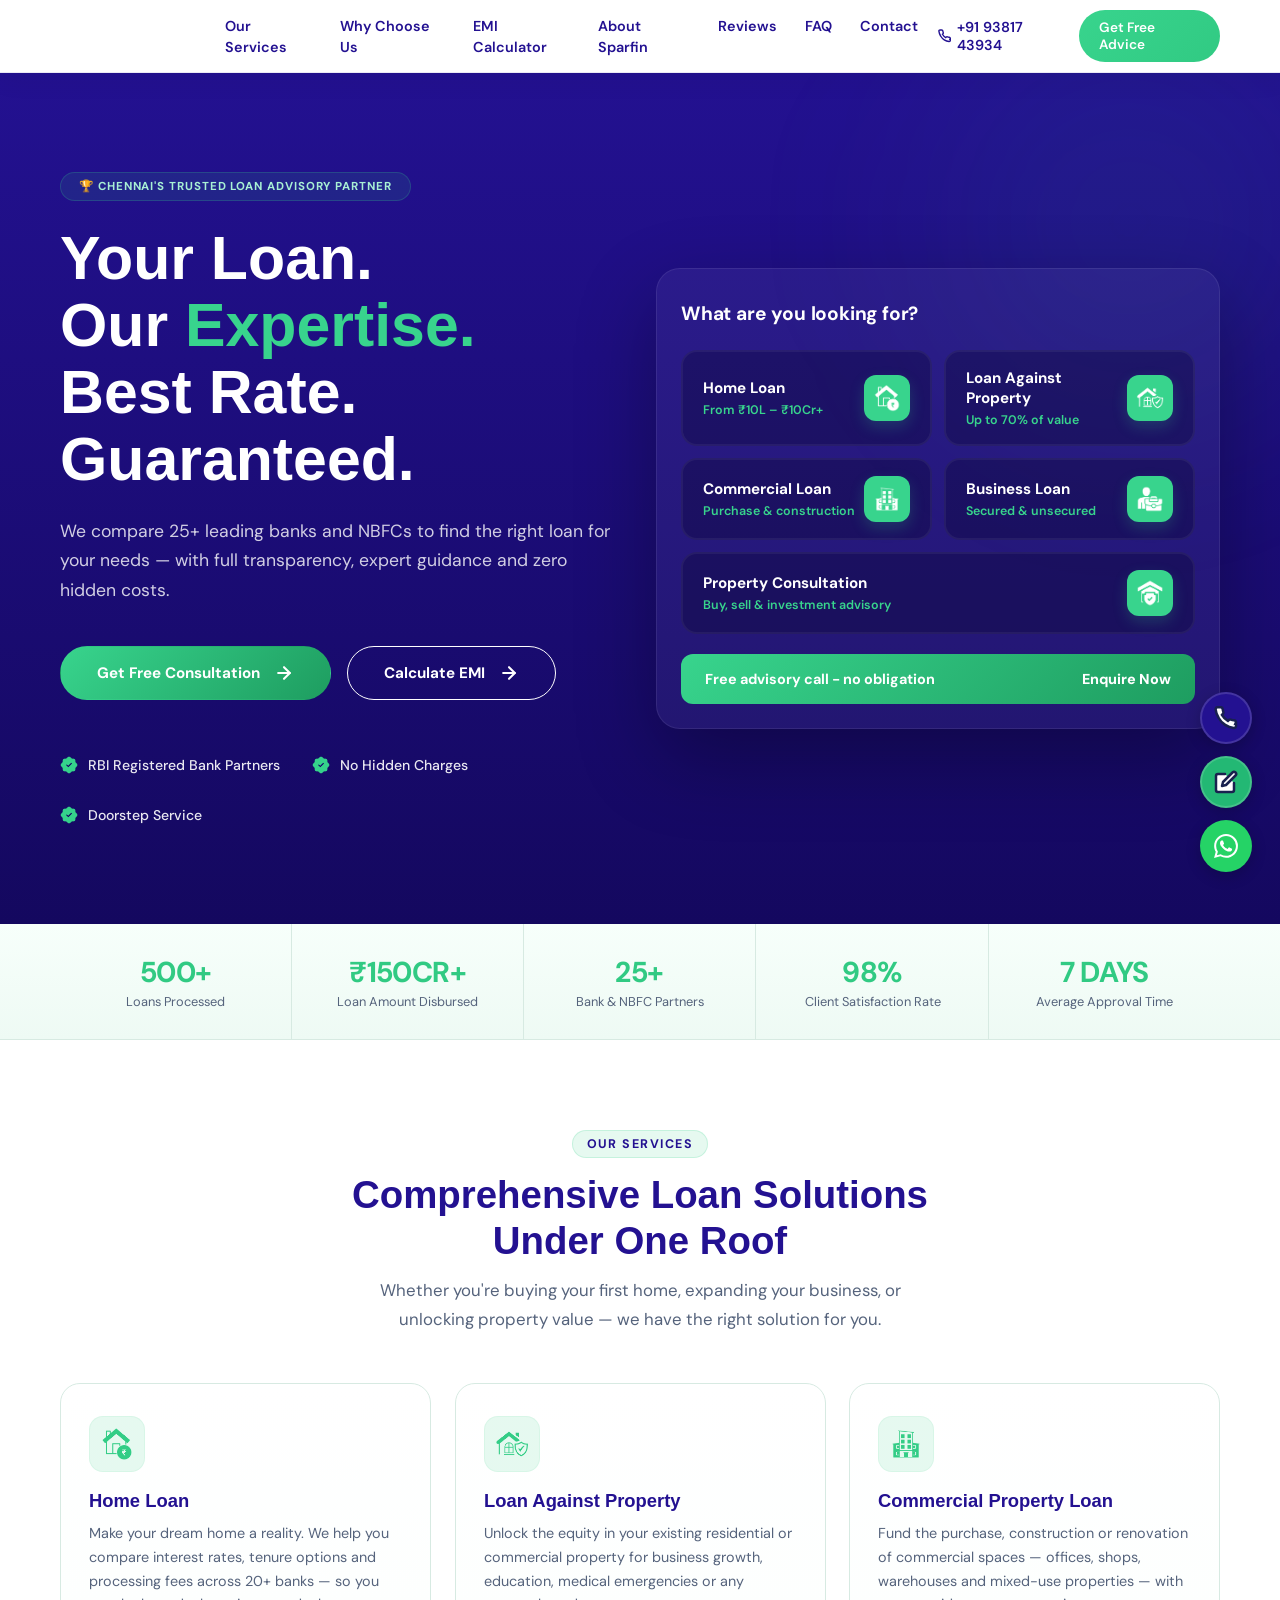
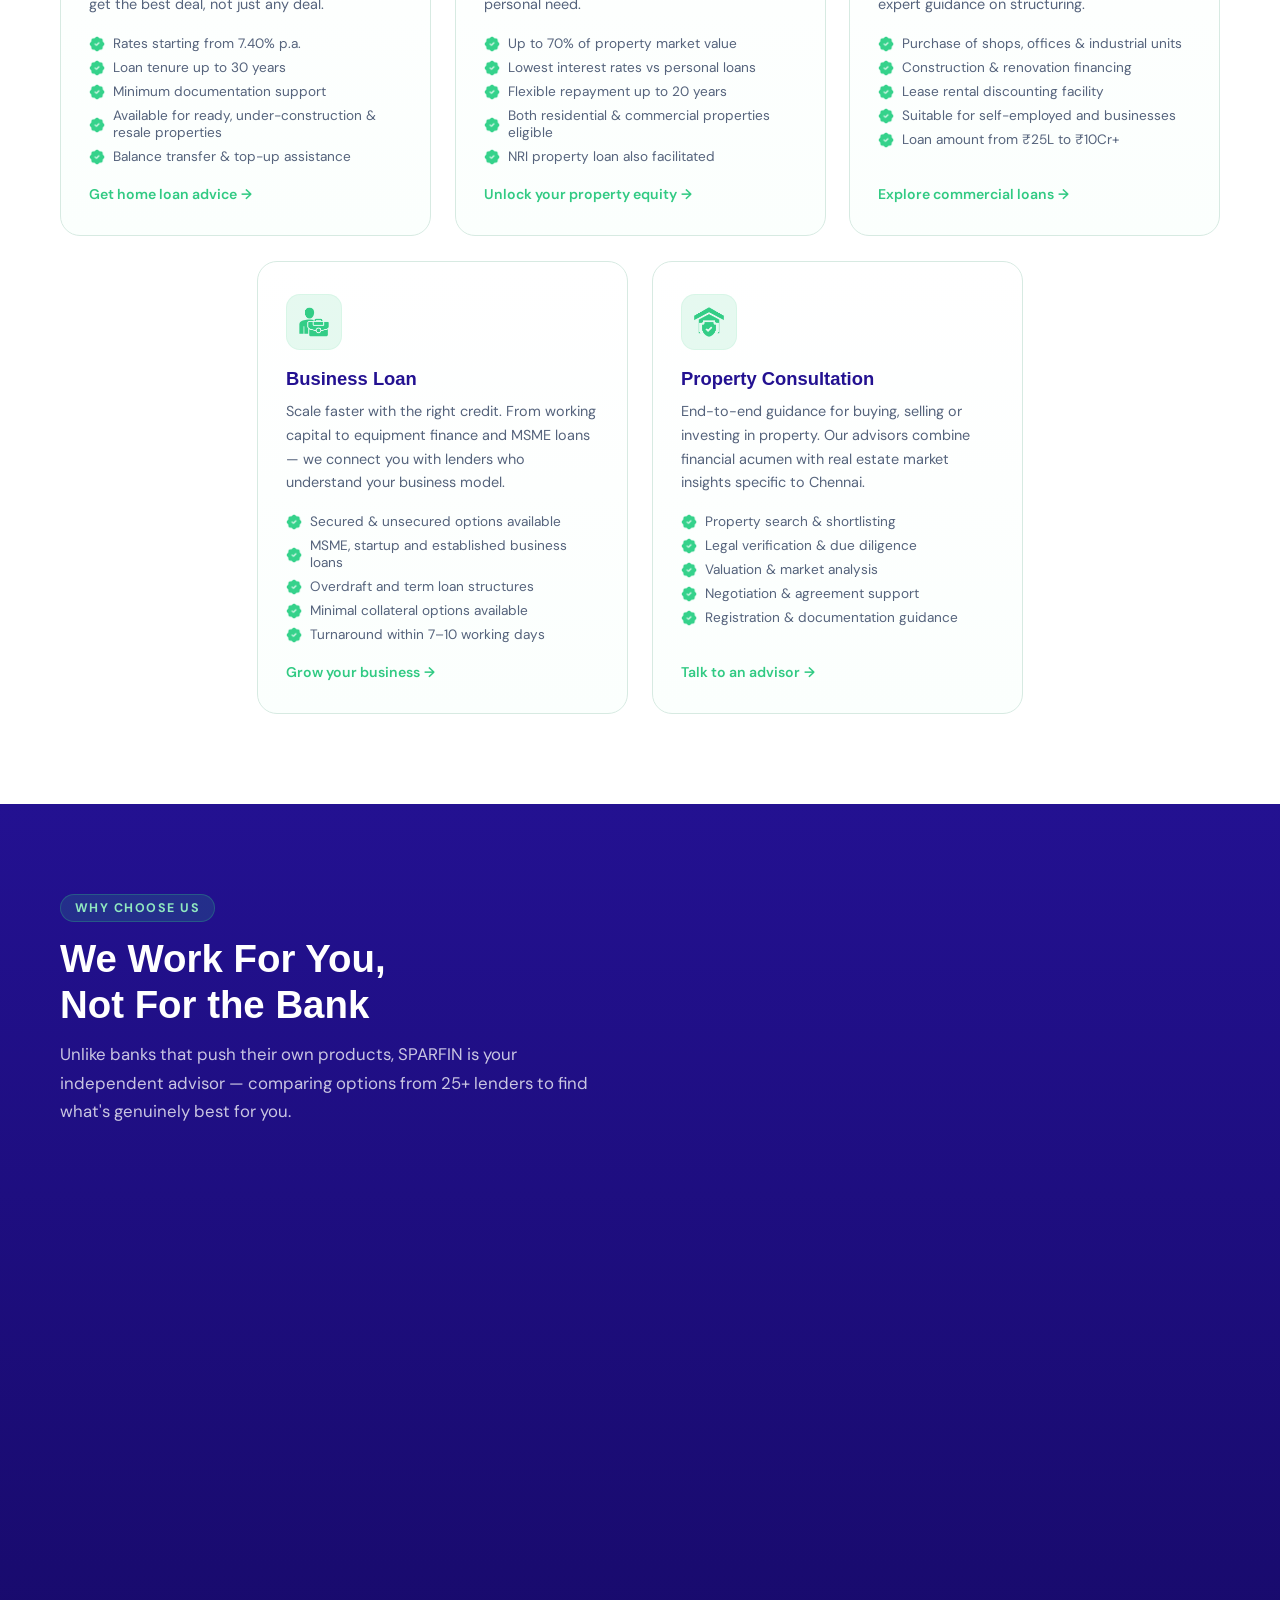
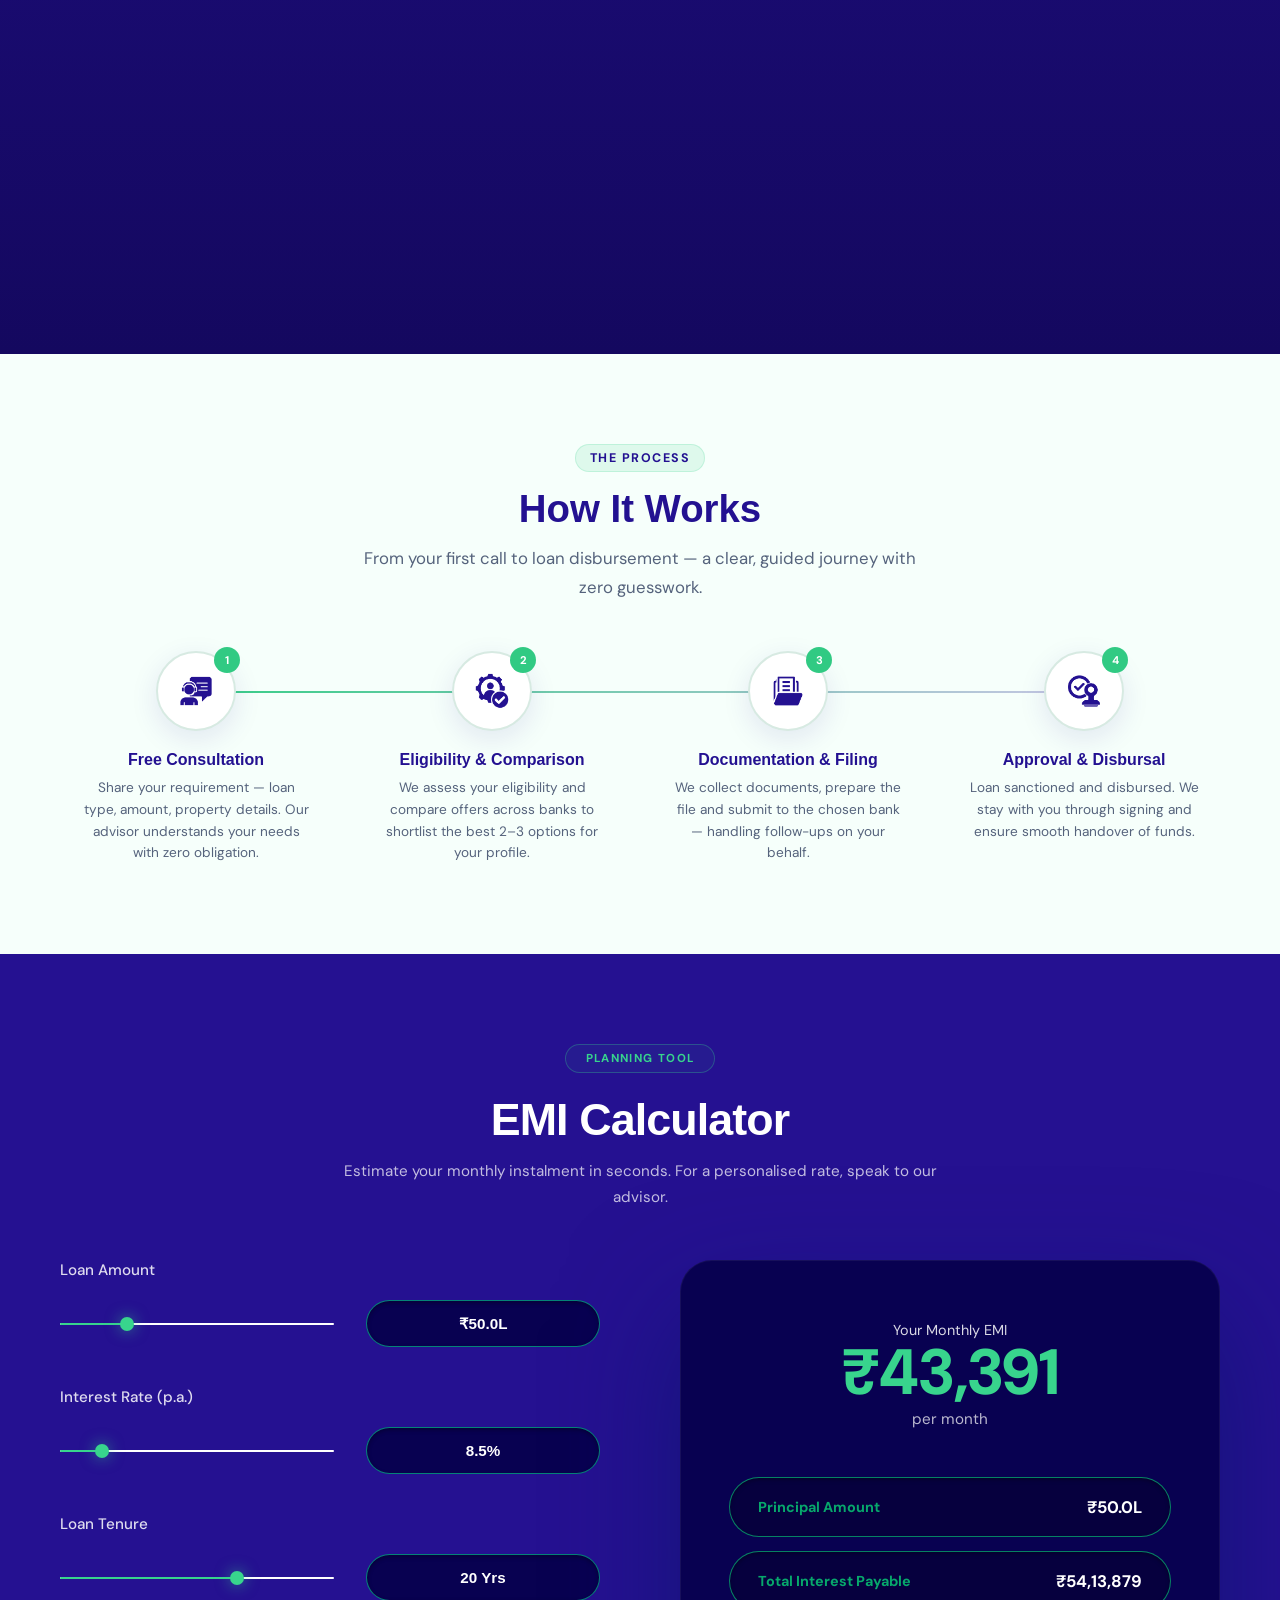
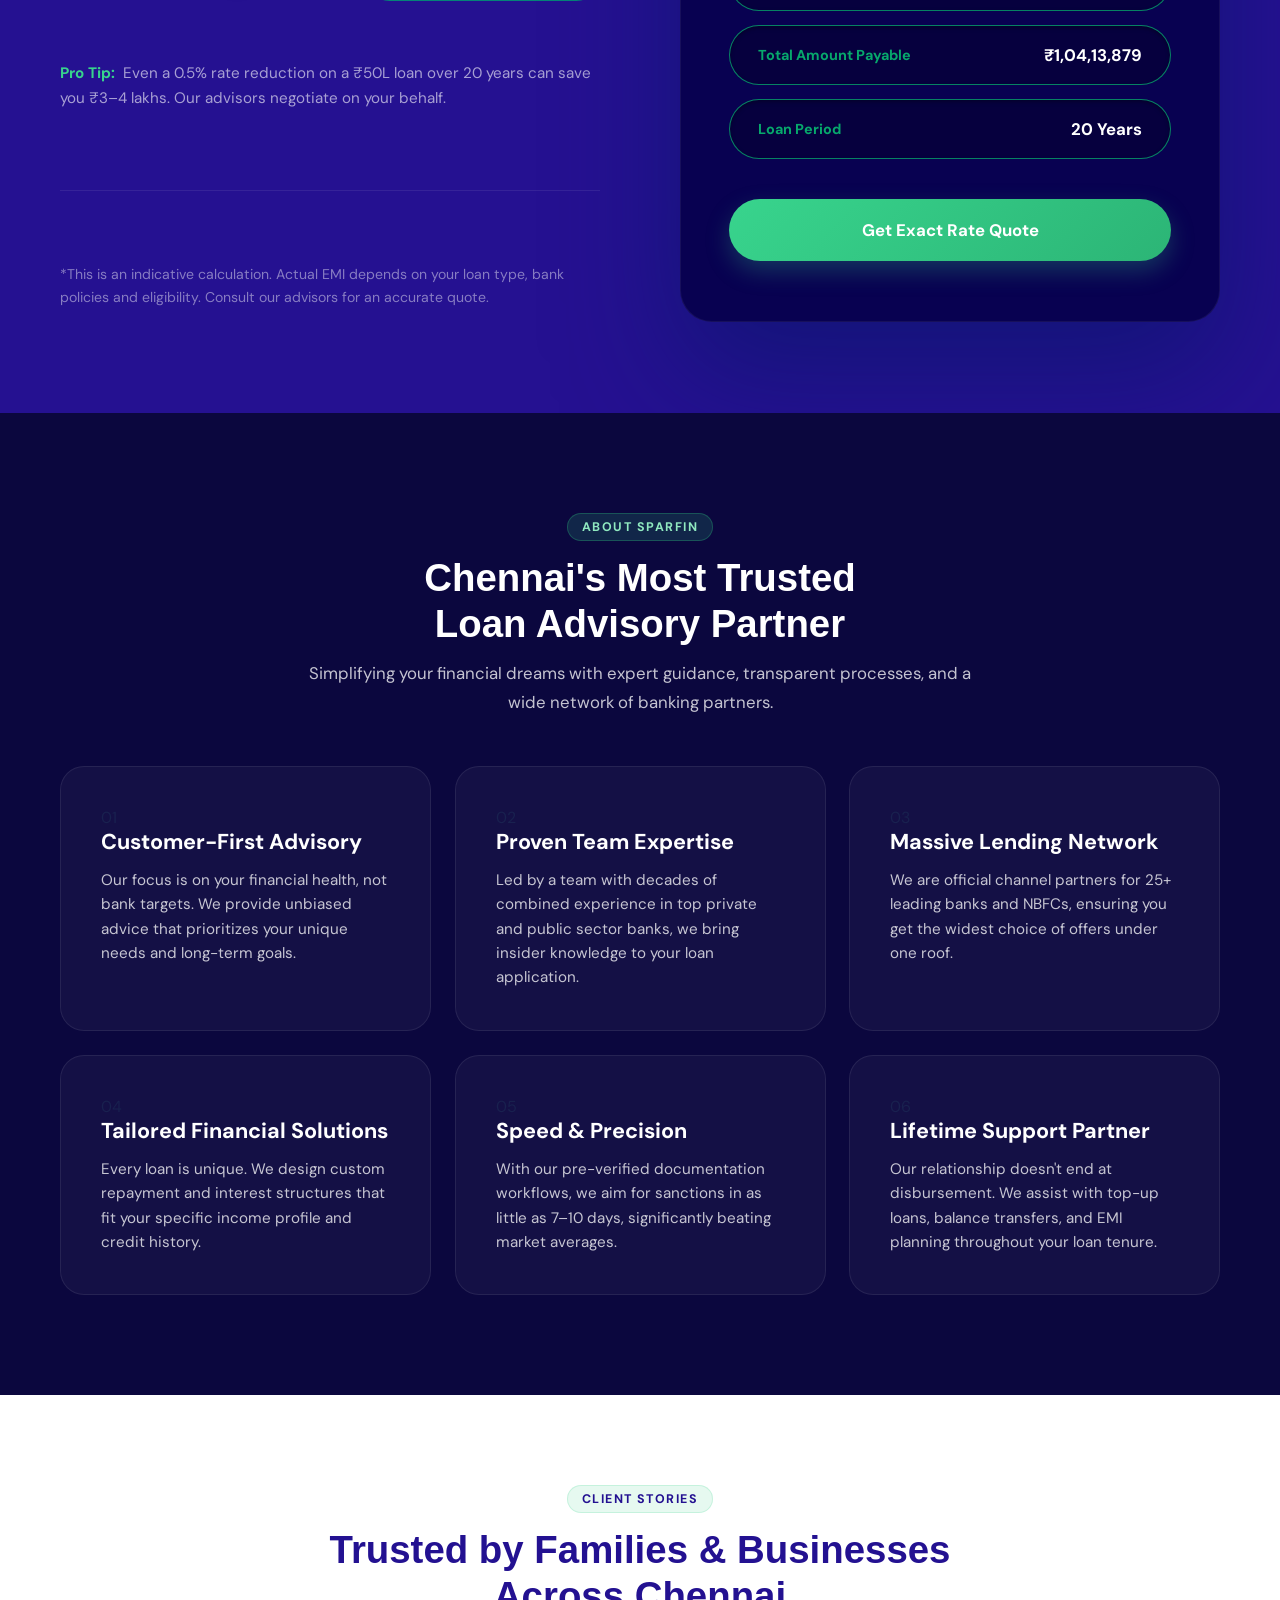
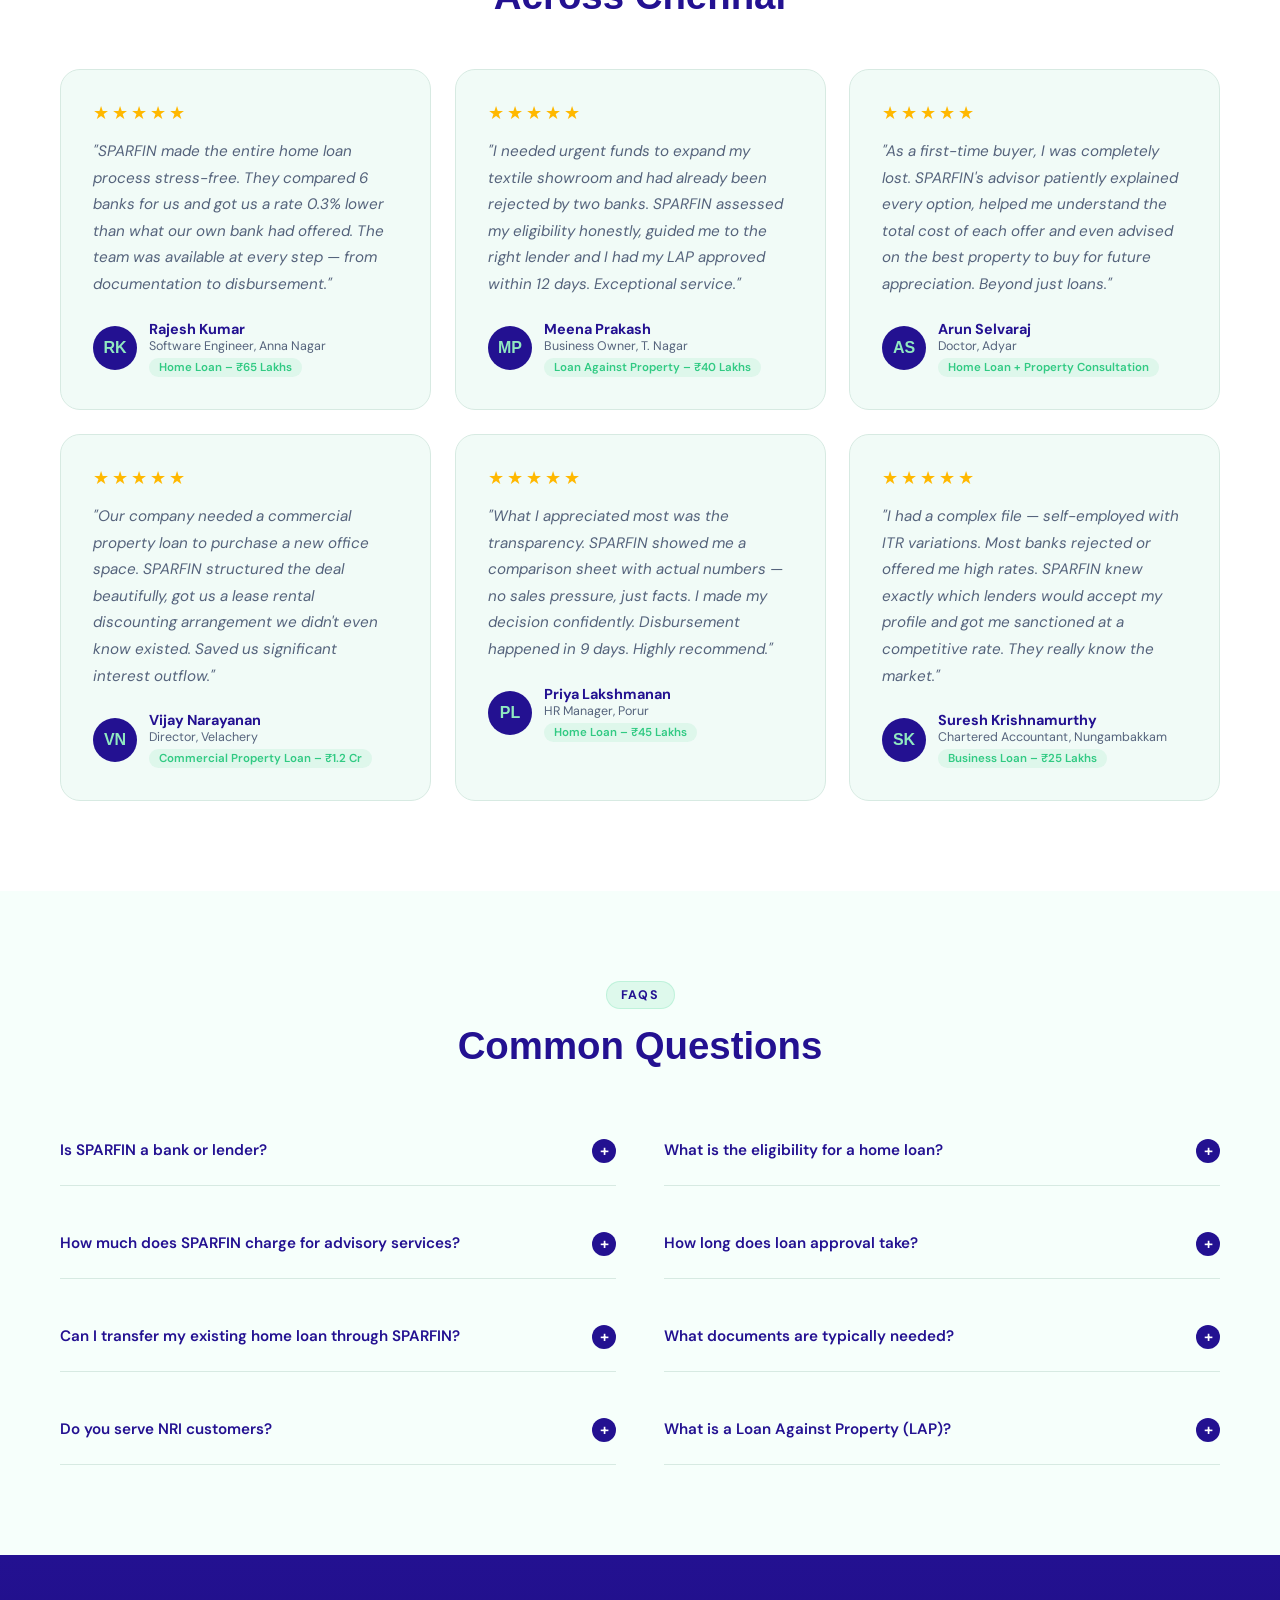
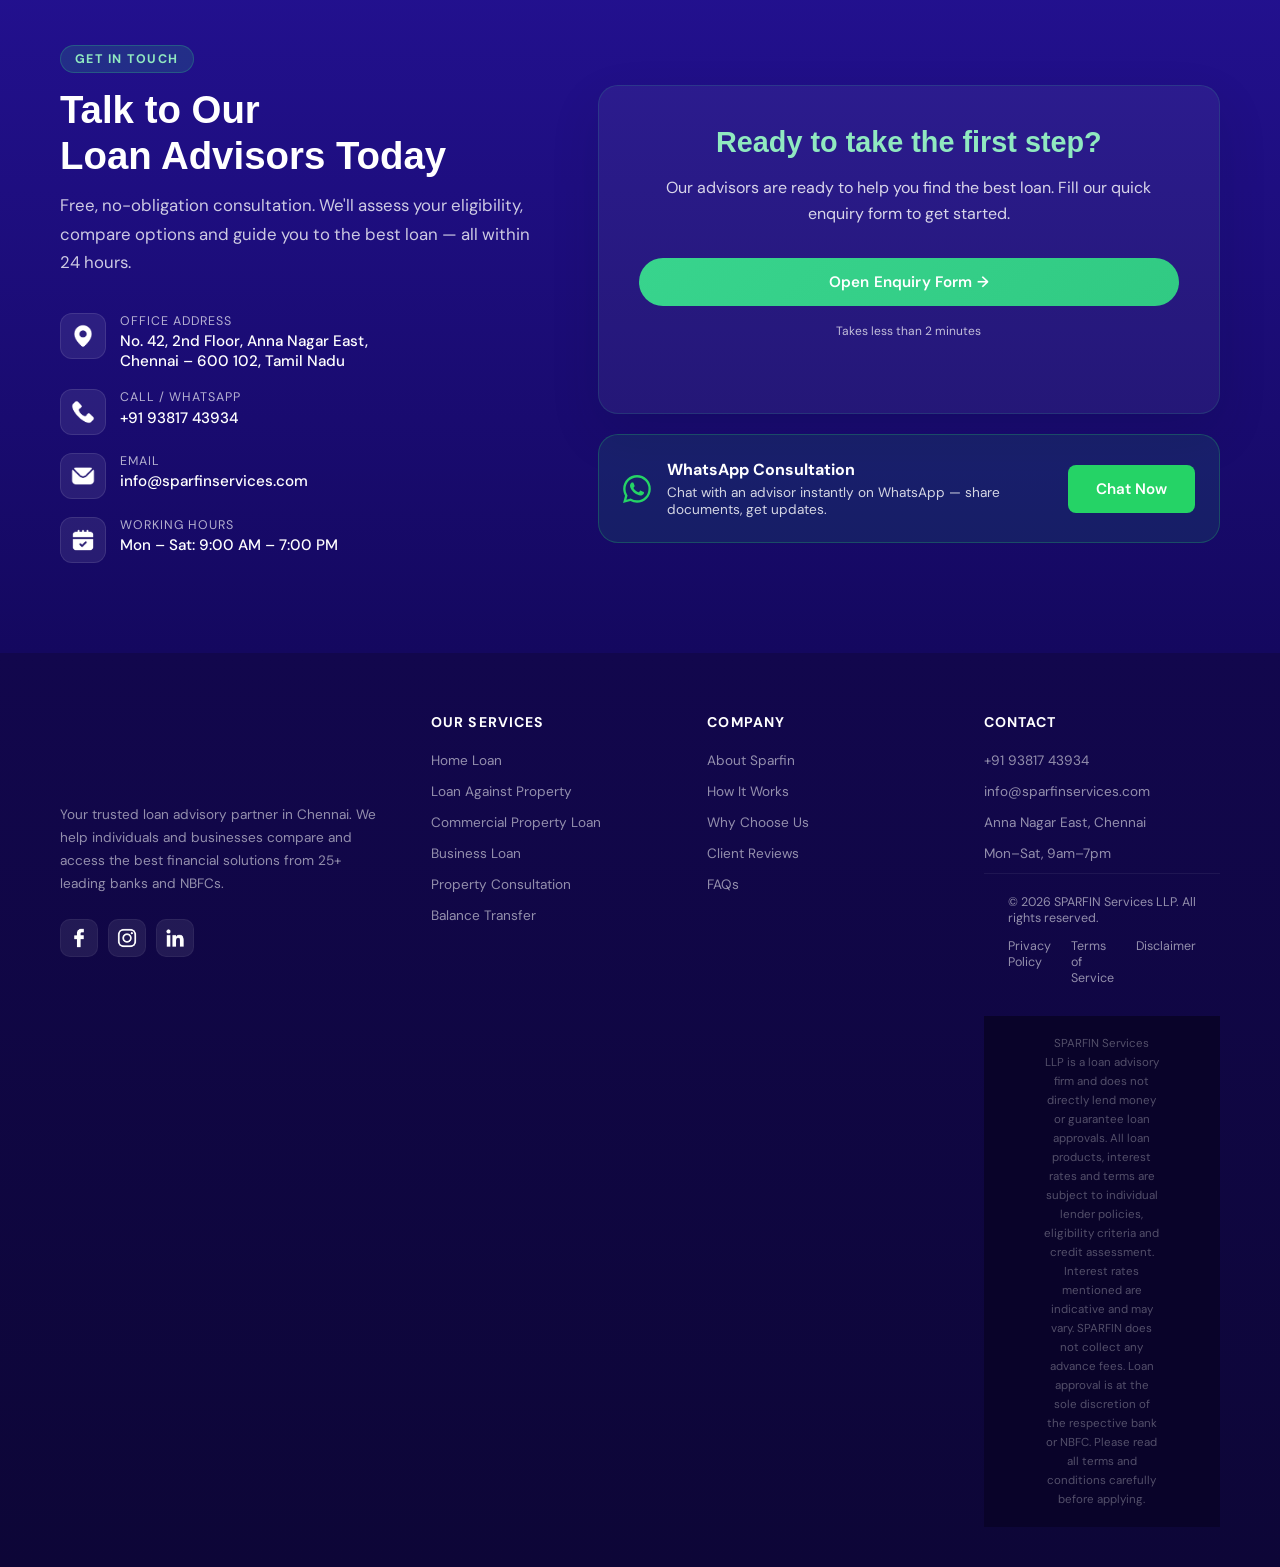
==== index.html @ bc6ff301 "feat: implement quick action buttons and sticky mobile footer" ====
<!DOCTYPE html>
<html lang="en">
<head>
    <meta charset="UTF-8">
    <meta name="viewport" content="width=device-width, initial-scale=1.0">
    <title>SPARFIN Services – Trusted Loan Advisory Partner in Chennai</title>
    <meta name="description" content="SPARFIN Services helps you compare and access Home Loans, Business Loans, Loan Against Property and more from leading banks and NBFCs in Chennai. Speak to our expert advisors today.">
    
    <!-- Fonts -->
    <link rel="preconnect" href="https://fonts.googleapis.com">
    <link rel="preconnect" href="https://fonts.gstatic.com" crossorigin>
    <link href="https://fonts.googleapis.com/css2?family=DM+Sans:wght@300;400;500;600&display=swap" rel="stylesheet">
    
    <link rel="icon" type="image/png" href="images/favicon.png">

    <!-- Styles -->
    <link rel="stylesheet" href="assets/css/style.css">
</head>
<body>

    <!-- ═══ NAVIGATION ═══════════════════════════════════════ -->
    <nav>
        <div class="container">
            <div class="nav-inner">
                <a href="#hero" class="logo" aria-label="Sparfin home">
                    <span class="logo-badge">
                        <iframe src="https://lottie.host/embed/334ed4b2-2a9a-4cab-b3b4-79c5b0dfe2f8/hErE0G6dQC.lottie?bg=transparent&loop=1&autoplay=1" class="logo-lottie"></iframe>
                    </span>
                </a>
                <ul class="nav-links">
                        <li><a href="#services">Our Services</a></li>
                        <li><a href="#why">Why Choose Us</a></li>
                        <li><a href="#calculator">EMI Calculator</a></li>
                        <li><a href="#about">About Sparfin</a></li>
                    <li><a href="#testimonials">Reviews</a></li>
                    <li><a href="#faq">FAQ</a></li>
                    <li><a href="#contact">Contact</a></li>
                </ul>
                <div class="nav-cta">
                    <a href="tel:+919381743934" class="nav-phone">
                        <svg width="14" height="14" viewBox="0 0 24 24" fill="none" stroke="currentColor" stroke-width="2.5"><path d="M22 16.92v3a2 2 0 0 1-2.18 2 19.79 19.79 0 0 1-8.63-3.07A19.5 19.5 0 0 1 4.69 12 19.79 19.79 0 0 1 1.61 3.39 2 2 0 0 1 3.6 1.21h3a2 2 0 0 1 2 1.72c.127.96.36 1.903.7 2.81a2 2 0 0 1-.45 2.11L7.91 8.91a16 16 0 0 0 6 6l.91-.91a2 2 0 0 1 2.11-.45c.907.34 1.85.573 2.81.7A2 2 0 0 1 21.72 17l.2-.08z"/></svg>
                        +91 93817 43934
                    </a>
                    <a href="javascript:void(0)" class="nav-btn" onclick="openModal()">Get Free Advice</a>
                </div>
                <div class="hamburger" onclick="toggleMenu()">
                    <span></span><span></span><span></span>
                </div>
            </div>
        </div>
        <div class="mobile-menu" id="mobileMenu">
            <a href="#services" onclick="toggleMenu()">Services</a>
            <a href="#why" onclick="toggleMenu()">Why Us</a>
            <a href="#calculator" onclick="toggleMenu()">EMI Calculator</a>
            <a href="#testimonials" onclick="toggleMenu()">Reviews</a>
            <a href="#faq" onclick="toggleMenu()">FAQ</a>
            <a href="#contact" onclick="toggleMenu()">Contact Us</a>
        </div>
    </nav>

    <!-- ═══ HERO ══════════════════════════════════════════════ -->
    <section id="hero">
        <div class="container">
            <div class="grid-2">
                <div class="hero-content reveal reveal-left">
                    <div class="hero-tag">🏆 Chennai's Trusted Loan Advisory Partner</div>
                    <h1 class="hero-title">
                        Your Loan.<br>
                        Our <span>Expertise.</span><br>
                        Best Rate. Guaranteed.
                    </h1>
                    <p class="hero-sub">
                        We compare 25+ leading banks and NBFCs to find the right loan for your needs — with full transparency, expert guidance and zero hidden costs.
                    </p>
                    <div class="hero-actions">
                        <a href="javascript:void(0)" class="btn-hero-primary" onclick="openModal()">
                            <span>Get Free Consultation</span>
                            <svg class="btn-arrow" width="20" height="20" viewBox="0 0 24 24" fill="none" stroke="currentColor" stroke-width="2.5" stroke-linecap="round" stroke-linejoin="round"><line x1="5" y1="12" x2="19" y2="12"></line><polyline points="12 5 19 12 12 19"></polyline></svg>
                        </a>
                        <a href="#calculator" class="btn-hero-white">
                            <span>Calculate EMI</span>
                            <svg class="btn-arrow" width="20" height="20" viewBox="0 0 24 24" fill="none" stroke="currentColor" stroke-width="2.5" stroke-linecap="round" stroke-linejoin="round"><line x1="5" y1="12" x2="19" y2="12"></line><polyline points="12 5 19 12 12 19"></polyline></svg>
                        </a>
                    </div>
                    <div class="hero-trust">
                        <div class="trust-item">
                            <img src="images/Tick.png" alt="RBI Registered Bank Partners">
                            RBI Registered Bank Partners
                        </div>
                        <div class="trust-item">
                            <img src="images/Tick.png" alt="No Hidden Charges">
                            No Hidden Charges
                        </div>
                        <div class="trust-item">
                            <img src="images/Tick.png" alt="Doorstep Service">
                            Doorstep Service
                        </div>
                    </div>
                </div>
                <div class="hero-card-column reveal reveal-right">
                    <div class="hero-card">
                        <div class="hero-card-title">What are you looking for?</div>
                        <div class="loan-grid">
                            <div class="loan-item">
                                <div class="loan-text">
                                    <div class="loan-name">Home Loan</div>
                                    <div class="loan-desc">From ₹10L – ₹10Cr+</div>
                                </div>
                                <div class="loan-icon-box">
                                    <img src="images/bicon1.png" alt="Home Loan">
                                </div>
                            </div>
                            <div class="loan-item">
                                <div class="loan-text">
                                    <div class="loan-name">Loan Against Property</div>
                                    <div class="loan-desc">Up to 70% of value</div>
                                </div>
                                <div class="loan-icon-box">
                                    <img src="images/bicon2.png" alt="Loan Against Property">
                                </div>
                            </div>
                            <div class="loan-item">
                                <div class="loan-text">
                                    <div class="loan-name">Commercial Loan</div>
                                    <div class="loan-desc">Purchase &amp; construction</div>
                                </div>
                                <div class="loan-icon-box">
                                    <img src="images/bicon3.png" alt="Commercial Loan">
                                </div>
                            </div>
                            <div class="loan-item">
                                <div class="loan-text">
                                    <div class="loan-name">Business Loan</div>
                                    <div class="loan-desc">Secured &amp; unsecured</div>
                                </div>
                                <div class="loan-icon-box">
                                    <img src="images/bicon4.png" alt="Business Loan">
                                </div>
                            </div>
                            <div class="loan-item span-full">
                                <div class="loan-text">
                                    <div class="loan-name">Property Consultation</div>
                                    <div class="loan-desc">Buy, sell &amp; investment advisory</div>
                                </div>
                                <div class="loan-icon-box">
                                    <img src="images/bicon5.png" alt="Property Consultation">
                                </div>
                            </div>
                        </div>
                        <a href="javascript:void(0)" onclick="openModal()" class="hero-cta-bar">
                            <span>Free advisory call - no obligation</span>
                            <span class="cta-link">Enquire Now</span>
                        </a>
                    </div>
                </div>
            </div>
        </div>
    </section>

    <!-- ═══ STATS BAR ═════════════════════════════════════════ -->
    <div class="stats-bar">
        <div class="container">
            <div class="stats-inner">
                <div class="stat-item reveal reveal-up reveal-delay-1">
                    <div class="stat-num"><span class="stat-accent">500+</span></div>
                    <div class="stat-label">Loans Processed</div>
                </div>
                <div class="stat-item reveal reveal-up reveal-delay-2">
                    <div class="stat-num"><span class="stat-accent">₹150Cr+</span></div>
                    <div class="stat-label">Loan Amount Disbursed</div>
                </div>
                <div class="stat-item reveal reveal-up reveal-delay-3">
                    <div class="stat-num"><span class="stat-accent">25+</span></div>
                    <div class="stat-label">Bank &amp; NBFC Partners</div>
                </div>
                <div class="stat-item reveal reveal-up reveal-delay-4">
                    <div class="stat-num"><span class="stat-accent">98%</span></div>
                    <div class="stat-label">Client Satisfaction Rate</div>
                </div>
                <div class="stat-item reveal reveal-up reveal-delay-5">
                    <div class="stat-num"><span class="stat-accent">7 Days</span></div>
                    <div class="stat-label">Average Approval Time</div>
                </div>
            </div>
        </div>
    </div>

    <!-- ═══ SERVICES ══════════════════════════════════════════ -->
    <section id="services">
        <div class="container">
            <div class="services-header reveal reveal-up">
                <div class="section-tag">Our Services</div>
                <h2 class="section-title">Comprehensive Loan Solutions<br>Under One Roof</h2>
                <p class="section-sub" style="margin:12px auto 0;">Whether you're buying your first home, expanding your business, or unlocking property value — we have the right solution for you.</p>
            </div>
            <div class="services-grid">

                <!-- Home Loan -->
                <div class="service-card reveal reveal-up reveal-delay-1">
                    <div class="service-icon-wrap">
                        <img src="images/oicon1.png" alt="Home Loan">
                    </div>
                    <h3>Home Loan</h3>
                    <p>Make your dream home a reality. We help you compare interest rates, tenure options and processing fees across 20+ banks — so you get the best deal, not just any deal.</p>
                    <ul>
                        <li>Rates starting from 7.40% p.a.</li>
                        <li>Loan tenure up to 30 years</li>
                        <li>Minimum documentation support</li>
                        <li>Available for ready, under-construction &amp; resale properties</li>
                        <li>Balance transfer &amp; top-up assistance</li>
                    </ul>
                    <a class="service-link" href="javascript:void(0)" onclick="openModal()">Get home loan advice <span>→</span></a>
                </div>

                <!-- LAP -->
                <div class="service-card reveal reveal-up reveal-delay-2">
                    <div class="service-icon-wrap">
                        <img src="images/oicon2.png" alt="Loan Against Property">
                    </div>
                    <h3>Loan Against Property</h3>
                    <p>Unlock the equity in your existing residential or commercial property for business growth, education, medical emergencies or any personal need.</p>
                    <ul>
                        <li>Up to 70% of property market value</li>
                        <li>Lowest interest rates vs personal loans</li>
                        <li>Flexible repayment up to 20 years</li>
                        <li>Both residential &amp; commercial properties eligible</li>
                        <li>NRI property loan also facilitated</li>
                    </ul>
                    <a class="service-link" href="javascript:void(0)" onclick="openModal()">Unlock your property equity <span>→</span></a>
                </div>

                <!-- Commercial -->
                <div class="service-card reveal reveal-up reveal-delay-3">
                    <div class="service-icon-wrap">
                        <img src="images/oicon3.png" alt="Commercial Property Loan">
                    </div>
                    <h3>Commercial Property Loan</h3>
                    <p>Fund the purchase, construction or renovation of commercial spaces — offices, shops, warehouses and mixed-use properties — with expert guidance on structuring.</p>
                    <ul>
                        <li>Purchase of shops, offices &amp; industrial units</li>
                        <li>Construction &amp; renovation financing</li>
                        <li>Lease rental discounting facility</li>
                        <li>Suitable for self-employed and businesses</li>
                        <li>Loan amount from ₹25L to ₹10Cr+</li>
                    </ul>
                    <a class="service-link" href="javascript:void(0)" onclick="openModal()">Explore commercial loans <span>→</span></a>
                </div>

                <!-- Business Loan -->
                <div class="service-card reveal reveal-up reveal-delay-4">
                    <div class="service-icon-wrap">
                        <img src="images/oicon4.png" alt="Business Loan">
                    </div>
                    <h3>Business Loan</h3>
                    <p>Scale faster with the right credit. From working capital to equipment finance and MSME loans — we connect you with lenders who understand your business model.</p>
                    <ul>
                        <li>Secured &amp; unsecured options available</li>
                        <li>MSME, startup and established business loans</li>
                        <li>Overdraft and term loan structures</li>
                        <li>Minimal collateral options available</li>
                        <li>Turnaround within 7–10 working days</li>
                    </ul>
                    <a class="service-link" href="javascript:void(0)" onclick="openModal()">Grow your business <span>→</span></a>
                </div>

                <!-- Property Consultation -->
                <div class="service-card reveal reveal-up reveal-delay-5">
                    <div class="service-icon-wrap">
                        <img src="images/oicon5.png" alt="Property Consultation">
                    </div>
                    <h3>Property Consultation</h3>
                    <p>End-to-end guidance for buying, selling or investing in property. Our advisors combine financial acumen with real estate market insights specific to Chennai.</p>
                    <ul>
                        <li>Property search &amp; shortlisting</li>
                        <li>Legal verification &amp; due diligence</li>
                        <li>Valuation &amp; market analysis</li>
                        <li>Negotiation &amp; agreement support</li>
                        <li>Registration &amp; documentation guidance</li>
                    </ul>
                    <a class="service-link" href="javascript:void(0)" onclick="openModal()">Talk to an advisor <span>→</span></a>
                </div>

            </div>
        </div>
    </section>

    <!-- ═══ WHY SPARFIN ═══════════════════════════════════════ -->
    <section id="why">
        <div class="container">
            <div style="max-width:560px;" class="reveal reveal-left">
                <div class="section-tag">Why Choose Us</div>
                <h2 class="section-title">We Work For You,<br>Not For the Bank</h2>
                <p class="section-sub">Unlike banks that push their own products, SPARFIN is your independent advisor — comparing options from 25+ lenders to find what's genuinely best for you.</p>
            </div>
            <div class="why-grid">
                <div class="why-card reveal reveal-up reveal-delay-1">
                    <div class="why-icon-box">
                        <img src="images/wicon1.png" alt="Multi-Bank Comparison">
                    </div>
                    <h3>Multi-Bank Comparison</h3>
                    <p>We compare interest rates, processing fees, tenure and eligibility across 25+ banks and NBFCs — so you always get the most competitive offer available.</p>
                </div>
                <div class="why-card reveal reveal-up reveal-delay-2">
                    <div class="why-icon-box">
                        <img src="images/wicon2.png" alt="100% Transparent Process">
                    </div>
                    <h3>100% Transparent Process</h3>
                    <p>No hidden charges, no surprise fees. We walk you through every cost and clause in plain language, so you make decisions with complete confidence.</p>
                </div>
                <div class="why-card reveal reveal-up">
                    <div class="why-icon-box">
                        <img src="images/wicon3.png" alt="Expert Documentation Support">
                    </div>
                    <h3>Expert Documentation Support</h3>
                    <p>Our team handles the paperwork — from property valuation to income verification — reducing errors and ensuring faster approval timelines.</p>
                </div>
                <div class="why-card reveal reveal-up">
                    <div class="why-icon-box">
                        <img src="images/wicon4.png" alt="Fast Turnaround">
                    </div>
                    <h3>Fast Turnaround</h3>
                    <p>With our lender relationships and pre-verified workflows, approvals typically happen in 7–10 working days — significantly faster than direct bank applications.</p>
                </div>
                <div class="why-card reveal reveal-up">
                    <div class="why-icon-box">
                        <img src="images/wicon5.png" alt="Personalized Advice">
                    </div>
                    <h3>Personalized Advice</h3>
                    <p>Our experts provide tailored financial solutions based on your unique goals, income profile, and long-term repayment capacity — ensuring the right fit for your future.</p>
                </div>
                <div class="why-card reveal reveal-up">
                    <div class="why-icon-box">
                        <img src="images/wicon6.png" alt="End-to-End Support">
                    </div>
                    <h3>End-to-End Support</h3>
                    <p>From pre-login evaluation to post-disbursement assistance, we stay with you at every step, ensuring a smooth experience long after your loan is credited.</p>
                </div>
            </div>
        </div>
    </section>

    <!-- ═══ HOW IT WORKS ══════════════════════════════════════ -->
    <section id="process">
        <div class="container">
            <div style="text-align:center;margin-bottom:16px;" class="reveal reveal-up">
                <div class="section-tag">The Process</div>
                <h2 class="section-title">How It Works</h2>
                <p class="section-sub" style="margin:12px auto 0;">From your first call to loan disbursement — a clear, guided journey with zero guesswork.</p>
            </div>
            <div class="process-steps">
                <div class="process-step reveal reveal-up reveal-delay-1">
                    <div class="step-circle step-icon-1"><div class="step-num">1</div></div>
                    <h3>Free Consultation</h3>
                    <p>Share your requirement — loan type, amount, property details. Our advisor understands your needs with zero obligation.</p>
                </div>
                <div class="process-step reveal reveal-up reveal-delay-2">
                    <div class="step-circle step-icon-2"><div class="step-num">2</div></div>
                    <h3>Eligibility &amp; Comparison</h3>
                    <p>We assess your eligibility and compare offers across banks to shortlist the best 2–3 options for your profile.</p>
                </div>
                <div class="process-step reveal reveal-up reveal-delay-3">
                    <div class="step-circle step-icon-3"><div class="step-num">3</div></div>
                    <h3>Documentation &amp; Filing</h3>
                    <p>We collect documents, prepare the file and submit to the chosen bank — handling follow-ups on your behalf.</p>
                </div>
                <div class="process-step reveal reveal-up reveal-delay-4">
                    <div class="step-circle step-icon-4"><div class="step-num">4</div></div>
                    <h3>Approval &amp; Disbursal</h3>
                    <p>Loan sanctioned and disbursed. We stay with you through signing and ensure smooth handover of funds.</p>
                </div>
            </div>
        </div>
    </section>

    <!-- ═══ EMI CALCULATOR ════════════════════════════════════ -->
    <section id="calculator">
        <div class="container">
            <div class="calc-wrapper reveal reveal-up">
                <div class="calc-header">
                    <div class="planning-pill">PLANNING TOOL</div>
                    <h2 class="section-title">EMI Calculator</h2>
                    <p class="section-sub">Estimate your monthly instalment in seconds. For a personalised rate, speak to our advisor.</p>
                </div>
                
                <div class="calc-body">
                    <!-- Left: Sliders -->
                    <div class="calc-inputs-side">
                        <div class="input-group">
                            <label>Loan Amount</label>
                            <div class="input-row">
                                <input type="range" id="loanAmt" min="500000" max="20000000" step="100000" value="5000000">
                                <div class="calc-value-box">
                                    <input type="text" id="loanAmtVal" value="₹50L">
                                </div>
                            </div>
                        </div>
                        <div class="input-group">
                            <label>Interest Rate (p.a.)</label>
                            <div class="input-row">
                                <input type="range" id="intRate" min="7" max="18" step="0.1" value="8.5">
                                <div class="calc-value-box">
                                    <input type="text" id="intRateVal" value="8.5%">
                                </div>
                            </div>
                        </div>
                        <div class="input-group">
                            <label>Loan Tenure</label>
                            <div class="input-row">
                                <input type="range" id="tenure" min="1" max="30" step="1" value="20">
                                <div class="calc-value-box">
                                    <input type="text" id="tenureVal" value="20 Yrs">
                                </div>
                            </div>
                        </div>
                        
                        <div class="calc-pro-tip">
                            <span class="pro-tag">Pro Tip:</span> Even a 0.5% rate reduction on a ₹50L loan over 20 years can save you ₹3–4 lakhs. Our advisors negotiate on your behalf.
                        </div>

                        <hr class="calc-divider">

                        <p class="calc-disclaimer">*This is an indicative calculation. Actual EMI depends on your loan type, bank policies and eligibility. Consult our advisors for an accurate quote.</p>
                    </div>

                    <!-- Right: Result Card -->
                    <div class="calc-result-side">
                        <div class="calc-card">
                            <div class="emi-display">
                                <div class="emi-label">Your Monthly EMI</div>
                                <div class="emi-amount" id="emiResult">₹43,391</div>
                                <div class="emi-unit">per month</div>
                            </div>
                            
                            <div class="emi-breakdown-pills">
                                <div class="breakdown-pill">
                                    <span>Principal Amount</span>
                                    <span id="breakPrincipal">₹50L</span>
                                </div>
                                <div class="breakdown-pill">
                                    <span>Total Interest Payable</span>
                                    <span id="breakInterest">₹54,13,879</span>
                                </div>
                                <div class="breakdown-pill">
                                    <span>Total Amount Payable</span>
                                    <span id="breakTotal">₹1,04,13,879</span>
                                </div>
                                <div class="breakdown-pill">
                                    <span>Loan Period</span>
                                    <span id="breakTenure">20 Years</span>
                                </div>
                            </div>

                            <button class="btn-calc-cta" onclick="updateLeadFormAndOpenModal()">Get Exact Rate Quote</button>
                        </div>
                    </div>
                </div>
            </div>
        </div>
    </section>

    <!-- ═══ ABOUT SPARFIN ═════════════════════════════════════ -->
    <section id="about" class="about-section">
        <div class="container">
            <div style="text-align:center;margin-bottom:50px;" class="reveal reveal-up">
                <div class="section-tag">About Sparfin</div>
                <h2 class="section-title">Chennai's Most Trusted<br>Loan Advisory Partner</h2>
                <p class="section-sub" style="margin:12px auto 0;max-width:700px;color:var(--text2);">Simplifying your financial dreams with expert guidance, transparent processes, and a wide network of banking partners.</p>
            </div>
            <div class="why-grid">
                <div class="why-card about-card reveal reveal-up">
                    <div class="why-num">01</div>
                    <h3>Customer-First Advisory</h3>
                    <p>Our focus is on your financial health, not bank targets. We provide unbiased advice that prioritizes your unique needs and long-term goals.</p>
                </div>
                <div class="why-card about-card reveal reveal-up">
                    <div class="why-num">02</div>
                    <h3>Proven Team Expertise</h3>
                    <p>Led by a team with decades of combined experience in top private and public sector banks, we bring insider knowledge to your loan application.</p>
                </div>
                <div class="why-card about-card reveal reveal-up">
                    <div class="why-num">03</div>
                    <h3>Massive Lending Network</h3>
                    <p>We are official channel partners for 25+ leading banks and NBFCs, ensuring you get the widest choice of offers under one roof.</p>
                </div>
                <div class="why-card about-card reveal reveal-up">
                    <div class="why-num">04</div>
                    <h3>Tailored Financial Solutions</h3>
                    <p>Every loan is unique. We design custom repayment and interest structures that fit your specific income profile and credit history.</p>
                </div>
                <div class="why-card about-card reveal reveal-up">
                    <div class="why-num">05</div>
                    <h3>Speed & Precision</h3>
                    <p>With our pre-verified documentation workflows, we aim for sanctions in as little as 7–10 days, significantly beating market averages.</p>
                </div>
                <div class="why-card about-card reveal reveal-up">
                    <div class="why-num">06</div>
                    <h3>Lifetime Support Partner</h3>
                    <p>Our relationship doesn't end at disbursement. We assist with top-up loans, balance transfers, and EMI planning throughout your loan tenure.</p>
                </div>
            </div>
        </div>
    </section>

    <!-- ═══ TESTIMONIALS ══════════════════════════════════════ -->
    <section id="testimonials">
        <div class="container">
            <div class="testi-header reveal reveal-up">
                <div class="section-tag">Client Stories</div>
                <h2 class="section-title">Trusted by Families &amp; Businesses<br>Across Chennai</h2>
            </div>
            <div class="grid-3">

                <div class="testi-card reveal reveal-up">
                    <div class="stars">★★★★★</div>
                    <p class="testi-text">"SPARFIN made the entire home loan process stress-free. They compared 6 banks for us and got us a rate 0.3% lower than what our own bank had offered. The team was available at every step — from documentation to disbursement."</p>
                    <div class="testi-author">
                        <div class="author-avatar">RK</div>
                        <div>
                            <div class="author-name">Rajesh Kumar</div>
                            <div class="author-detail">Software Engineer, Anna Nagar</div>
                            <div class="loan-badge">Home Loan – ₹65 Lakhs</div>
                        </div>
                    </div>
                </div>

                <div class="testi-card reveal reveal-up">
                    <div class="stars">★★★★★</div>
                    <p class="testi-text">"I needed urgent funds to expand my textile showroom and had already been rejected by two banks. SPARFIN assessed my eligibility honestly, guided me to the right lender and I had my LAP approved within 12 days. Exceptional service."</p>
                    <div class="testi-author">
                        <div class="author-avatar">MP</div>
                        <div>
                            <div class="author-name">Meena Prakash</div>
                            <div class="author-detail">Business Owner, T. Nagar</div>
                            <div class="loan-badge">Loan Against Property – ₹40 Lakhs</div>
                        </div>
                    </div>
                </div>

                <div class="testi-card reveal reveal-up">
                    <div class="stars">★★★★★</div>
                    <p class="testi-text">"As a first-time buyer, I was completely lost. SPARFIN's advisor patiently explained every option, helped me understand the total cost of each offer and even advised on the best property to buy for future appreciation. Beyond just loans."</p>
                    <div class="testi-author">
                        <div class="author-avatar">AS</div>
                        <div>
                            <div class="author-name">Arun Selvaraj</div>
                            <div class="author-detail">Doctor, Adyar</div>
                            <div class="loan-badge">Home Loan + Property Consultation</div>
                        </div>
                    </div>
                </div>

                <div class="testi-card reveal reveal-up">
                    <div class="stars">★★★★★</div>
                    <p class="testi-text">"Our company needed a commercial property loan to purchase a new office space. SPARFIN structured the deal beautifully, got us a lease rental discounting arrangement we didn't even know existed. Saved us significant interest outflow."</p>
                    <div class="testi-author">
                        <div class="author-avatar">VN</div>
                        <div>
                            <div class="author-name">Vijay Narayanan</div>
                            <div class="author-detail">Director, Velachery</div>
                            <div class="loan-badge">Commercial Property Loan – ₹1.2 Cr</div>
                        </div>
                    </div>
                </div>

                <div class="testi-card reveal reveal-up">
                    <div class="stars">★★★★★</div>
                    <p class="testi-text">"What I appreciated most was the transparency. SPARFIN showed me a comparison sheet with actual numbers — no sales pressure, just facts. I made my decision confidently. Disbursement happened in 9 days. Highly recommend."</p>
                    <div class="testi-author">
                        <div class="author-avatar">PL</div>
                        <div>
                            <div class="author-name">Priya Lakshmanan</div>
                            <div class="author-detail">HR Manager, Porur</div>
                            <div class="loan-badge">Home Loan – ₹45 Lakhs</div>
                        </div>
                    </div>
                </div>

                <div class="testi-card reveal reveal-up">
                    <div class="stars">★★★★★</div>
                    <p class="testi-text">"I had a complex file — self-employed with ITR variations. Most banks rejected or offered me high rates. SPARFIN knew exactly which lenders would accept my profile and got me sanctioned at a competitive rate. They really know the market."</p>
                    <div class="testi-author">
                        <div class="author-avatar">SK</div>
                        <div>
                            <div class="author-name">Suresh Krishnamurthy</div>
                            <div class="author-detail">Chartered Accountant, Nungambakkam</div>
                            <div class="loan-badge">Business Loan – ₹25 Lakhs</div>
                        </div>
                    </div>
                </div>

            </div>
        </div>
    </section>

    <!-- ═══ FAQ ═══════════════════════════════════════════════ -->
    <section id="faq">
        <div class="container">
            <div style="text-align:center;margin-bottom:48px;" class="reveal reveal-up">
                <div class="section-tag">FAQs</div>
                <h2 class="section-title">Common Questions</h2>
            </div>
            <div class="faq-grid" id="faqGrid">

                <div class="faq-item reveal reveal-up">
                    <button class="faq-q" onclick="toggleFaq(this)">
                        Is SPARFIN a bank or lender?
                        <div class="icon">+</div>
                    </button>
                    <div class="faq-a">No. SPARFIN is an independent loan advisory firm. We do not lend money ourselves. We help you compare and access loans from leading banks and NBFCs — acting entirely in your interest, not the lender's.</div>
                </div>

                <div class="faq-item reveal reveal-up">
                    <button class="faq-q" onclick="toggleFaq(this)">
                        What is the eligibility for a home loan?
                        <div class="icon">+</div>
                    </button>
                    <div class="faq-a">Eligibility depends on your income, employment type (salaried or self-employed), credit history, age, property value and existing loan obligations. Speak to our advisor for a personalised eligibility assessment — it's free and takes under 15 minutes.</div>
                </div>

                <div class="faq-item reveal reveal-up">
                    <button class="faq-q" onclick="toggleFaq(this)">
                        How much does SPARFIN charge for advisory services?
                        <div class="icon">+</div>
                    </button>
                    <div class="faq-a">Initial consultation is completely free. Our advisory fees, if applicable, are clearly disclosed upfront before any service begins. There are no hidden charges — transparency is a core commitment we make to every client.</div>
                </div>

                <div class="faq-item reveal reveal-up">
                    <button class="faq-q" onclick="toggleFaq(this)">
                        How long does loan approval take?
                        <div class="icon">+</div>
                    </button>
                    <div class="faq-a">With complete documentation, most loans are approved within 7–10 working days through our process. Some lenders can provide in-principle sanction within 48 hours. The timeline depends on the loan type, amount and the lender's internal process.</div>
                </div>

                <div class="faq-item reveal reveal-up">
                    <button class="faq-q" onclick="toggleFaq(this)">
                        Can I transfer my existing home loan through SPARFIN?
                        <div class="icon">+</div>
                    </button>
                    <div class="faq-a">Absolutely. Balance transfers (BT) are one of the most valuable services we offer. If your current loan rate is higher than market rates, we can help you switch lenders and potentially save lakhs over the loan tenure. We'll also assess if a top-up loan makes sense alongside the transfer.</div>
                </div>

                <div class="faq-item reveal reveal-up">
                    <button class="faq-q" onclick="toggleFaq(this)">
                        What documents are typically needed?
                        <div class="icon">+</div>
                    </button>
                    <div class="faq-a">Standard documents include identity proof (Aadhaar/PAN), address proof, income documents (salary slips or ITR), bank statements (6 months) and property documents. The exact list varies by loan type and lender — our team will provide a personalised checklist.</div>
                </div>

                <div class="faq-item reveal reveal-up">
                    <button class="faq-q" onclick="toggleFaq(this)">
                        Do you serve NRI customers?
                        <div class="icon">+</div>
                    </button>
                    <div class="faq-a">Yes. We facilitate home loans and LAP for NRIs looking to buy or invest in property in Chennai. We handle the documentation and bank coordination on your behalf, and can coordinate through video calls and digital document submission.</div>
                </div>

                <div class="faq-item reveal reveal-up">
                    <button class="faq-q" onclick="toggleFaq(this)">
                        What is a Loan Against Property (LAP)?
                        <div class="icon">+</div>
                    </button>
                    <div class="faq-a">LAP is a secured loan where you pledge your existing residential or commercial property as collateral to borrow funds. You can use the amount for any purpose — business expansion, education, medical expenses, debt consolidation etc. Interest rates are typically much lower than personal loans.</div>
                </div>

            </div>
        </div>
    </section>

    <!-- ═══ CONTACT / LEAD FORM ══════════════════════════════ -->
    <section id="contact">
        <div class="container">
            <div class="contact-grid">

                <div class="contact-info reveal reveal-left">
                    <div class="section-tag">Get In Touch</div>
                    <h2 class="section-title">Talk to Our<br>Loan Advisors Today</h2>
                    <p class="section-sub">Free, no-obligation consultation. We'll assess your eligibility, compare options and guide you to the best loan — all within 24 hours.</p>
                    <div class="contact-details">
                        <div class="contact-row">
                            <div class="c-icon">
                                <img src="images/Location.png" alt="Office Address">
                            </div>
                            <div>
                                <div class="c-label">Office Address</div>
                                <div class="c-value">No. 42, 2nd Floor, Anna Nagar East,<br>Chennai – 600 102, Tamil Nadu</div>
                            </div>
                        </div>
                        <div class="contact-row">
                            <div class="c-icon">
                                <img src="images/call.png" alt="Call / WhatsApp">
                            </div>
                            <div>
                                <div class="c-label">Call / WhatsApp</div>
                                <a href="tel:+919381743934" class="c-value">+91 93817 43934</a>
                            </div>
                        </div>
                        <div class="contact-row">
                            <div class="c-icon">
                                <img src="images/Email.png" alt="Email">
                            </div>
                            <div>
                                <div class="c-label">Email</div>
                                <div class="c-value">info@sparfinservices.com</div>
                            </div>
                        </div>
                        <div class="contact-row">
                            <div class="c-icon">
                                <img src="images/Date.png" alt="Working Hours">
                            </div>
                            <div>
                                <div class="c-label">Working Hours</div>
                                <div class="c-value">Mon – Sat: 9:00 AM – 7:00 PM</div>
                            </div>
                        </div>
                    </div>
                </div>

                <div class="contact-action-side reveal reveal-right">
                    <!-- Quick Enquiry Trigger -->
                    <div class="quick-enquiry-card">
                        <h3>Ready to take the first step?</h3>
                        <p>Our advisors are ready to help you find the best loan. Fill our quick enquiry form to get started.</p>
                        <button class="btn-primary" onclick="openModal()" style="width:100%; justify-content:center;">Open Enquiry Form →</button>
                        <p style="font-size:0.75rem; color:rgba(255,255,255,0.72); text-align:center; margin-top:16px;">Takes less than 2 minutes</p>
                    </div>

                    <div class="whatsapp-box">
                        <svg xmlns="http://www.w3.org/2000/svg" width="36" height="36" viewBox="0 0 24 24" fill="#25D366"><path d="M17.472 14.382c-.297-.149-1.758-.867-2.03-.967-.273-.099-.471-.148-.67.15-.197.297-.767.966-.94 1.164-.173.199-.347.223-.644.075-.297-.15-1.255-.463-2.39-1.475-.883-.788-1.48-1.761-1.653-2.059-.173-.297-.018-.458.13-.606.134-.133.298-.347.446-.52.149-.174.198-.298.298-.497.099-.198.05-.371-.025-.52-.075-.149-.669-1.612-.916-2.207-.242-.579-.487-.5-.669-.51-.173-.008-.371-.01-.57-.01-.198 0-.52.074-.792.372-.272.297-1.04 1.016-1.04 2.479 0 1.462 1.065 2.875 1.213 3.074.149.198 2.096 3.2 5.077 4.487.709.306 1.262.489 1.694.625.712.227 1.36.195 1.871.118.571-.085 1.758-.719 2.006-1.413.248-.694.248-1.289.173-1.413-.074-.124-.272-.198-.57-.347m-5.421 7.403h-.004a9.87 9.87 0 01-5.031-1.378l-.361-.214-3.741.982.998-3.648-.235-.374a9.86 9.86 0 01-1.51-5.26c.001-5.45 4.436-9.884 9.888-9.884 2.64 0 5.122 1.03 6.988 2.898a9.825 9.825 0 012.893 6.994c-.003 5.45-4.437 9.884-9.885 9.884m8.413-18.297A11.815 11.815 0 0012.05 0C5.495 0 .16 5.335.157 11.892c0 2.096.547 4.142 1.588 5.945L.057 24l6.305-1.654a11.882 11.882 0 005.683 1.448h.005c6.554 0 11.89-5.335 11.893-11.893a11.821 11.821 0 00-3.48-8.413z"/></svg>
                        <div>
                            <strong>WhatsApp Consultation</strong>
                            <p>Chat with an advisor instantly on WhatsApp — share documents, get updates.</p>
                        </div>
                        <a href="https://wa.me/919381743934?text=Hi SPARFIN, I would like to discuss my loan requirement." class="btn-whatsapp" style="white-space:nowrap;flex-shrink:0;">Chat Now</a>
                    </div>
                </div>

            </div>
        </div>
    </section>

    <!-- ═══ FOOTER ════════════════════════════════════════════ -->
    <footer>
        <div class="container">
            <div class="footer-top">
                <div class="footer-brand">
                    <a href="#hero" class="logo footer-logo" aria-label="Sparfin home">
                        <span class="logo-badge">
                            <iframe src="https://lottie.host/embed/89647da2-1874-4c2f-b777-2b0ebb0b1b45/WdvbCCD6NU.lottie?bg=transparent&loop=1&autoplay=1" class="logo-lottie"></iframe>
                        </span>
                    </a>
                    <p class="footer-desc">Your trusted loan advisory partner in Chennai. We help individuals and businesses compare and access the best financial solutions from 25+ leading banks and NBFCs.</p>
                    <div class="footer-social">
                        <a class="social-btn" href="https://www.facebook.com/profile.php?id=61575426680270" title="Facebook">
                            <img src="images/facebook.png" alt="Facebook">
                        </a>
                        <a class="social-btn" href="https://www.instagram.com/accounts/login/?next=%2Fsparfin_finance&source=omni_redirect" title="Instagram">
                            <img src="images/instagram.png" alt="Instagram">
                        </a>
                        <a class="social-btn" href="https://www.linkedin.com/company/113344061" title="LinkedIn">
                            <img src="images/linkedin.png" alt="LinkedIn">
                        </a>
                    </div>
                </div>
                <div class="footer-col footer-accordion">
                    <h4 onclick="toggleFooter(this)">Our Services <span class="acc-icon">+</span></h4>
                    <ul class="footer-links">
                        <li><a href="#services">Home Loan</a></li>
                        <li><a href="#services">Loan Against Property</a></li>
                        <li><a href="#services">Commercial Property Loan</a></li>
                        <li><a href="#services">Business Loan</a></li>
                        <li><a href="#services">Property Consultation</a></li>
                        <li><a href="#services">Balance Transfer</a></li>
                    </ul>
                </div>
                <div class="footer-col footer-accordion">
                    <h4 onclick="toggleFooter(this)">Company <span class="acc-icon">+</span></h4>
                    <ul class="footer-links">
                        <li><a href="#about">About Sparfin</a></li>
                        <li><a href="#process">How It Works</a></li>
                        <li><a href="#why">Why Choose Us</a></li>
                        <li><a href="#testimonials">Client Reviews</a></li>
                        <li><a href="#faq">FAQs</a></li>
                    </ul>
                </div>
                <div class="footer-col">
                    <h4>Contact</h4>
                    <ul>
                        <li><a href="tel:+919381743934">+91 93817 43934</a></li>
                        <li><a href="mailto:info@sparfinservices.com">info@sparfinservices.com</a></li>
                        <li><a>Anna Nagar East, Chennai</a></li>
                        <li><a>Mon–Sat, 9am–7pm</a></li>
        <div class="footer-bottom" style="border-top:1px solid rgba(255,255,255,0.06);padding:20px 24px;max-width:1160px;margin:0 auto;display:flex;justify-content:space-between;align-items:center;flex-wrap:wrap;gap:12px;">
            <p>© 2026 SPARFIN Services LLP. All rights reserved.</p>
            <div class="footer-links">
                <a href="javascript:void(0)" onclick="openPrivacyModal()">Privacy Policy</a>
                <a href="javascript:void(0)" onclick="openTermsModal()">Terms of Service</a>
                <a href="javascript:void(0)" onclick="openDisclaimerModal()">Disclaimer</a>
            </div>
        </div>
        <div class="disclaimer">
            <div class="container">
                <p>SPARFIN Services LLP is a loan advisory firm and does not directly lend money or guarantee loan approvals. All loan products, interest rates and terms are subject to individual lender policies, eligibility criteria and credit assessment. Interest rates mentioned are indicative and may vary. SPARFIN does not collect any advance fees. Loan approval is at the sole discretion of the respective bank or NBFC. Please read all terms and conditions carefully before applying.</p>
            </div>
        </div>
    </footer>

    <!-- ═══ QUICK ACTIONS (DESKTOP) ════════════════════════ -->
    <div class="qa-floating-group">
        <a href="tel:+919381743934" class="qa-btn qa-btn-call" aria-label="Call Sparfin">
            <svg viewBox="0 0 24 24" fill="none" stroke="currentColor" stroke-width="2.5"><path d="M22 16.92v3a2 2 0 0 1-2.18 2 19.79 19.79 0 0 1-8.63-3.07A19.5 19.5 0 0 1 4.69 12 19.79 19.79 0 0 1 1.61 3.39 2 2 0 0 1 3.6 1.21h3a2 2 0 0 1 2 1.72c.127.96.36 1.903.7 2.81a2 2 0 0 1-.45 2.11L7.91 8.91a16 16 0 0 0 6 6l.91-.91a2 2 0 0 1 2.11-.45c.907.34 1.85.573 2.81.7A2 2 0 0 1 21.72 17l.2-.08z"/></svg>
            <span class="qa-tooltip">Call Now</span>
        </a>
        <a href="javascript:void(0)" class="qa-btn qa-btn-enquiry" onclick="openModal()" aria-label="Enquire Now">
            <svg viewBox="0 0 24 24" fill="none" stroke="currentColor" stroke-width="2.5" stroke-linecap="round" stroke-linejoin="round"><path d="M11 4H4a2 2 0 0 0-2 2v14a2 2 0 0 0 2 2h14a2 2 0 0 0 2-2v-7"></path><path d="M18.5 2.5a2.121 2.121 0 0 1 3 3L12 15l-4 1 1-4 9.5-9.5z"></path></svg>
            <span class="qa-tooltip">Enquire Now</span>
        </a>
        <a href="https://wa.me/919381743934?text=Hi SPARFIN, I'd like to discuss my loan requirement." class="qa-btn qa-btn-wa" target="_blank" aria-label="Chat on WhatsApp">
            <svg viewBox="0 0 24 24" fill="currentColor"><path d="M17.472 14.382c-.297-.149-1.758-.867-2.03-.967-.273-.099-.471-.148-.67.15-.197.297-.767.966-.94 1.164-.173.199-.347.223-.644.075-.297-.15-1.255-.463-2.39-1.475-.883-.788-1.48-1.761-1.653-2.059-.173-.297-.018-.458.13-.606.134-.133.298-.347.446-.52.149-.174.198-.298.298-.497.099-.198.05-.371-.025-.52-.075-.149-.669-1.612-.916-2.207-.242-.579-.487-.5-.669-.51-.173-.008-.371-.01-.57-.01-.198 0-.52.074-.792.372-.272.297-1.04 1.016-1.04 2.479 0 1.462 1.065 2.875 1.213 3.074.149.198 2.096 3.2 5.077 4.487.709.306 1.262.489 1.694.625.712.227 1.36.195 1.871.118.571-.085 1.758-.719 2.006-1.413.248-.694.248-1.289.173-1.413-.074-.124-.272-.198-.57-.347m-5.421 7.403h-.004a9.87 9.87 0 01-5.031-1.378l-.361-.214-3.741.982.998-3.648-.235-.374a9.86 9.86 0 01-1.51-5.26c.001-5.45 4.436-9.884 9.888-9.884 2.64 0 5.122 1.03 6.988 2.898a9.825 9.825 0 012.893 6.994c-.003 5.45-4.437 9.884-9.885 9.884m8.413-18.297A11.815 11.815 0 0012.05 0C5.495 0 .16 5.335.157 11.892c0 2.096.547 4.142 1.588 5.945L.057 24l6.305-1.654a11.882 11.882 0 005.683 1.448h.005c6.554 0 11.89-5.335 11.893-11.893a11.821 11.821 0 00-3.48-8.413z"/></svg>
            <span class="qa-tooltip">Chat on WhatsApp</span>
        </a>
    </div>



    <!-- ═══ MODAL OVERLAY ══════════════════════════════════ -->
    <div class="modal-overlay" id="leadModal">
        <div class="modal-wrapper">
            <button class="modal-close" onclick="closeModal()">×</button>
            <div class="modal-content">
                <div class="lead-form-card" id="leadForm" style="margin:0; box-shadow:none;">
                    <div id="formMain">
                        <div class="form-title">Get Free Loan Advice</div>
                        <div class="form-sub">Takes 2 minutes · No obligation · 100% confidential</div>
                        <div class="form-progress">
                            <div class="prog-step active" id="prog1"></div>
                            <div class="prog-step" id="prog2"></div>
                            <div class="prog-step" id="prog3"></div>
                        </div>

                        <!-- Step 1: Basic Info -->
                        <div class="form-step active" id="step1">
                            <div class="form-step-title">Step 1 of 3 — Personal Details</div>
                            <div class="form-row">
                                <div class="form-field">
                                    <label>Full Name *</label>
                                    <input type="text" id="fname" placeholder="Your full name">
                                    <span class="error-msg">Please enter your full name.</span>
                                </div>
                                <div class="form-field">
                                    <label>Phone Number *</label>
                                    <input type="tel" id="phone" placeholder="+91 XXXXX XXXXX">
                                    <span class="error-msg">Please enter a valid 10-digit number.</span>
                                </div>
                            </div>
                            <div class="form-row full">
                                <div class="form-field">
                                    <label>City / Locality</label>
                                    <input type="text" id="city" placeholder="e.g. Anna Nagar, Chennai">
                                    <span class="error-msg">Please enter your city or locality.</span>
                                </div>
                            </div>
                            <div class="form-row full">
                                <div class="form-field">
                                    <label>Employment Type *</label>
                                    <select id="employment">
                                        <option value="">Select employment type</option>
                                        <option>Salaried – Private Sector</option>
                                        <option>Salaried – Government / PSU</option>
                                        <option>Self-Employed / Business Owner</option>
                                        <option>Professional (Doctor / CA / Lawyer)</option>
                                        <option>NRI</option>
                                    </select>
                                    <span class="error-msg">Please select your employment type.</span>
                                </div>
                            </div>
                            <div class="form-nav">
                                <span></span>
                                <button class="form-next" onclick="nextStep(1)">Continue →</button>
                            </div>
                        </div>

                        <!-- Step 2: Loan Requirement -->
                        <div class="form-step" id="step2">
                            <div class="form-step-title">Step 2 of 3 — Loan Requirement</div>
                            <div class="form-row full">
                                <div class="form-field">
                                    <label>Loan Type Required *</label>
                                    <select id="loanType">
                                        <option value="">Select loan type</option>
                                        <option>Home Loan – Purchase</option>
                                        <option>Home Loan – Construction</option>
                                        <option>Home Loan – Balance Transfer</option>
                                        <option>Loan Against Property (LAP)</option>
                                        <option>Commercial Property Loan</option>
                                        <option>Business Loan</option>
                                        <option>Property Consultation</option>
                                    </select>
                                    <span class="error-msg">Please select a loan type.</span>
                                </div>
                            </div>
                            <div class="form-row full">
                                <div class="form-field">
                                    <label>Approximate Loan Amount</label>
                                    <select id="loanAmount">
                                        <option value="">Select range</option>
                                        <option>Below ₹20 Lakhs</option>
                                        <option>₹20 Lakhs – ₹50 Lakhs</option>
                                        <option>₹50 Lakhs – ₹1 Crore</option>
                                        <option>Above ₹1 Crore</option>
                                    </select>
                                    <span class="error-msg">Please select a loan range.</span>
                                </div>
                            </div>
                            <div class="form-row full">
                                <div class="form-field">
                                    <label>Property Type (if applicable)</label>
                                    <select id="propType">
                                        <option value="">Select property type</option>
                                        <option>Apartment / Flat</option>
                                        <option>Independent House / Villa</option>
                                        <option>Plot / Land</option>
                                        <option>Commercial Property</option>
                                        <option>Under Construction</option>
                                        <option>Not decided yet</option>
                                    </select>
                                </div>
                            </div>
                            <div class="form-nav">
                                <button class="form-back" onclick="prevStep(2)">← Back</button>
                                <button class="form-next" onclick="nextStep(2)">Continue →</button>
                            </div>
                        </div>

                        <!-- Step 3: Current Stage -->
                        <div class="form-step" id="step3">
                            <div class="form-step-title">Step 3 of 3 — Final Details</div>
                            <div class="form-row full">
                                <div class="form-field">
                                    <label>Where are you in the process?</label>
                                    <select id="stage">
                                        <option value="">Select stage</option>
                                        <option>Just exploring options</option>
                                        <option>Identified property / need loan</option>
                                        <option>Ready to apply – need best rate</option>
                                        <option>Existing loan – want better rate</option>
                                        <option>Need urgent funds</option>
                                    </select>
                                    <span class="error-msg">Please select your current process stage.</span>
                                </div>
                            </div>
                            <div class="form-row full">
                                <div class="form-field">
                                    <label>How do you prefer to be contacted?</label>
                                    <select id="prefContact">
                                        <option value="">Select preference</option>
                                        <option>Phone Call</option>
                                        <option>WhatsApp</option>
                                        <option>Email</option>
                                        <option>Any</option>
                                    </select>
                                    <span class="error-msg">Please select a contact preference.</span>
                                </div>
                            </div>
                            <div class="form-row full">
                                <div class="form-field">
                                    <label>Any specific question or requirement? (Optional)</label>
                                    <textarea id="notes" rows="3" placeholder="Tell us more about your requirement..." style="resize:vertical;"></textarea>
                                </div>
                            </div>
                            <div class="form-nav" style="display:block;">
                                <button class="form-submit btn-cta-submit" onclick="submitForm(event)">
                                    🔒 Submit — Get Free Advice
                                </button>
                                <p class="form-privacy">By submitting, you agree to our <a href="javascript:void(0)" onclick="openPrivacyModal()">Privacy Policy</a> and <a href="javascript:void(0)" onclick="openTermsModal()">Terms of Service</a>. Your data is secure and will never be sold.</p>
                            </div>
                            <div style="margin-top:8px;">
                                <button class="form-back" onclick="prevStep(3)">← Back</button>
                            </div>
                        </div>
                    </div>
                </div>
            </div>
        </div>
    </div>

    <!-- ═══ PRIVACY POLICY MODAL ═══════════════════════════ -->
    <div class="pp-overlay" id="privacyModal">
        <div class="pp-wrapper">
            <button class="pp-close" onclick="closePrivacyModal()" aria-label="Close">&times;</button>
            <div class="pp-modal">
                <div class="pp-header">
                    <div class="pp-header-badge">01</div>
                    <h2 class="pp-header-title">Privacy Policy</h2>
                    <p class="pp-header-url">sparfinservices.com</p>
                </div>
                <div class="pp-body">
                    <div class="pp-date-bar">
                        <div class="pp-date-item"><strong>Effective Date:</strong> 1 May 2025</div>
                        <div class="pp-date-item"><strong>Last Updated:</strong> 1 May 2025</div>
                    </div>
                    <div class="pp-section">
                        <h3 class="pp-section-title">Who We Are</h3>
                        <p>SPARFIN Services LLP ("we", "us", "our") is an independent loan advisory firm registered in Tamil Nadu, India. We operate the website sparfinservices.com and facilitate loan enquiries with partner banks and NBFCs. We are not a bank, lender, or NBFC. We act solely as a loan advisory intermediary.</p>
                        <table class="pp-info-table">
                            <tr><td class="pp-label-cell">Registered Name</td><td>SPARFIN Services LLP</td></tr>
                            <tr><td class="pp-label-cell">Address</td><td>No. 42, 2nd Floor, Anna Nagar East, Chennai – 600 102, Tamil Nadu</td></tr>
                            <tr><td class="pp-label-cell">Email</td><td>info@sparfinservices.com</td></tr>
                            <tr><td class="pp-label-cell">Phone</td><td>+91 93817 43934</td></tr>
                        </table>
                    </div>
                    <div class="pp-section">
                        <h3 class="pp-section-title">What Information We Collect</h3>
                        <p>When you submit an enquiry, we collect only the information needed to provide advisory services:</p>
                        <table class="pp-data-table">
                            <thead>
                                <tr><th>Data Collected</th><th>Why We Collect It</th></tr>
                            </thead>
                            <tbody>
                                <tr><td><strong>Full Name</strong></td><td>To address you and identify your enquiry</td></tr>
                                <tr><td><strong>Mobile Number</strong></td><td>To contact you for a consultation callback</td></tr>
                                <tr><td><strong>City / Location</strong></td><td>To assign a local advisor to your enquiry</td></tr>
                                <tr><td><strong>Employment Type</strong></td><td>To identify suitable lender categories for your profile</td></tr>
                                <tr><td><strong>Loan Type & Amount</strong></td><td>To match you with relevant loan products</td></tr>
                                <tr><td><strong>Property Type</strong></td><td>To shortlist applicable lender criteria</td></tr>
                                <tr><td><strong>Stage & Contact Preference</strong></td><td>To personalise the advisory response</td></tr>
                                <tr><td><strong>Optional Message</strong></td><td>To understand any specific query you may have</td></tr>
                            </tbody>
                        </table>
                        <div class="pp-callout pp-callout-gold">
                            <em>We do not collect Aadhaar numbers, PAN, bank account details, passwords or any biometric data through this website.</em>
                        </div>
                    </div>
                    <div class="pp-section">
                        <h3 class="pp-section-title">How We Use Your Information</h3>
                        <p>Your information is used strictly to:</p>
                        <ul class="pp-list">
                            <li>Contact you with a personalised advisory response within 24 business hours</li>
                            <li>Compare and match your requirement with suitable loan products across our lender network</li>
                            <li>Assign an advisor to guide you through eligibility, documentation and processing</li>
                            <li>Communicate via call, WhatsApp or email based on your stated contact preference</li>
                            <li>Improve our website and services on an anonymised, aggregated basis</li>
                        </ul>
                    </div>
                    <div class="pp-section">
                        <h3 class="pp-section-title">How We Share Your Information</h3>
                        <p>We do not sell, rent or trade your personal data. Information is shared only in these limited circumstances:</p>
                        <ul class="pp-list">
                            <li>With partner banks and NBFCs — solely to assess your eligibility and process your enquiry.</li>
                            <li>With our internal team bound by confidentiality obligations.</li>
                            <li>When required by law.</li>
                        </ul>
                    </div>
                    <div class="pp-section">
                        <h3 class="pp-section-title">Your Rights</h3>
                        <p>You have the right to access, correct, or erasure of your data. To exercise these rights, write to info@sparfinservices.com.</p>
                    </div>
                    <div class="pp-section">
                        <h3 class="pp-section-title">Contact</h3>
                        <table class="pp-contact-table">
                            <tr><td class="pp-contact-label">Email</td><td>info@sparfinservices.com</td></tr>
                            <tr><td class="pp-contact-label">Phone</td><td>+91 93817 43934</td></tr>
                            <tr><td class="pp-contact-label">Address</td><td>SPARFIN Services LLP, No. 42, 2nd Floor, Anna Nagar East, Chennai – 600 102</td></tr>
                            <tr><td class="pp-contact-label">Hours</td><td>Monday to Saturday, 9:00 AM – 7:00 PM</td></tr>
                        </table>
                    </div>
                </div>
            </div>
        </div>
    </div>

    <!-- ═══ TERMS OF SERVICE MODAL ═════════════════════════ -->
    <div class="pp-overlay" id="termsModal">
        <div class="pp-wrapper">
            <button class="pp-close" onclick="closeTermsModal()" aria-label="Close">&times;</button>
            <div class="pp-modal">
                <div class="pp-header">
                    <div class="pp-header-badge">02</div>
                    <h2 class="pp-header-title">Terms of Service</h2>
                    <p class="pp-header-url">sparfinservices.com</p>
                </div>
                <div class="pp-body">
                    <div class="pp-date-bar">
                        <div class="pp-date-item"><strong>Effective Date:</strong> 1 May 2025</div>
                        <div class="pp-date-item"><strong>Last Updated:</strong> 1 May 2025</div>
                    </div>
                    <div class="pp-section">
                        <h3 class="pp-section-title">Acceptance of Terms</h3>
                        <p>By accessing or using sparfinservices.com ("Website"), you agree to be bound by these Terms of Service. If you do not agree, please do not use this Website.</p>
                    </div>
                    <div class="pp-section">
                        <h3 class="pp-section-title">About SPARFIN Services LLP</h3>
                        <p>SPARFIN Services LLP is an independent loan advisory and financial consultancy firm. SPARFIN is not a bank, financial institution, or NBFC registered with the Reserve Bank of India. SPARFIN does not disburse, sanction, guarantee or underwrite any loans.</p>
                    </div>
                    <div class="pp-section">
                        <h3 class="pp-section-title">Services Provided</h3>
                        <p>SPARFIN provides loan product information, eligibility assessment, and documentation assistance. All services are advisory in nature. Final lending decisions rest solely with the respective bank or NBFC.</p>
                    </div>
                    <div class="pp-section">
                        <h3 class="pp-section-title">User Obligations</h3>
                        <p>Users must provide accurate, complete and truthful information and use the Website only for lawful purposes.</p>
                    </div>
                    <div class="pp-section">
                        <h3 class="pp-section-title">No Advance Fees</h3>
                        <p>SPARFIN's initial consultation and loan advisory services are free of charge to users. We do not charge registration or upfront processing fees.</p>
                    </div>
                    <div class="pp-section">
                        <h3 class="pp-section-title">Limitation of Liability</h3>
                        <p>SPARFIN is not liable for loan rejections, delays, or errors in the Website's operation. Actions of third-party lenders are beyond our control.</p>
                    </div>
                    <div class="pp-section">
                        <h3 class="pp-section-title">Contact</h3>
                        <table class="pp-contact-table">
                            <tr><td class="pp-contact-label">Email</td><td>info@sparfinservices.com</td></tr>
                            <tr><td class="pp-contact-label">Phone</td><td>+91 93817 43934</td></tr>
                            <tr><td class="pp-contact-label">Address</td><td>SPARFIN Services LLP, No. 42, 2nd Floor, Anna Nagar East, Chennai – 600 102</td></tr>
                        </table>
                    </div>
                </div>
            </div>
        </div>
    </div>

    <!-- ═══ DISCLAIMER MODAL ════════════════════════════════ -->
    <div class="pp-overlay" id="disclaimerModal">
        <div class="pp-wrapper">
            <button class="pp-close" onclick="closeDisclaimerModal()" aria-label="Close">&times;</button>
            <div class="pp-modal">
                <div class="pp-header">
                    <div class="pp-header-badge">03</div>
                    <h2 class="pp-header-title">Disclaimer</h2>
                    <p class="pp-header-url">sparfinservices.com</p>
                </div>
                <div class="pp-body">
                    <div class="pp-date-bar">
                        <div class="pp-date-item"><strong>Effective Date:</strong> 1 May 2025</div>
                        <div class="pp-date-item"><strong>Last Updated:</strong> 1 May 2025</div>
                    </div>
                    <div class="pp-section">
                        <h3 class="pp-section-title">Nature of Services</h3>
                        <p>SPARFIN Services LLP is an advisory firm and not a bank or RBI-registered lender. We facilitate connectivity between loan seekers and lenders. Loan approval and terms are governed by individual lender policies.</p>
                    </div>
                    <div class="pp-section">
                        <h3 class="pp-section-title">Interest Rates & Data</h3>
                        <p>All rates and EMI figures are indicative and subject to change by lenders. We do not guarantee any specific rate or approval.</p>
                    </div>
                    <div class="pp-section">
                        <h3 class="pp-section-title">No Advance Fees</h3>
                        <p>SPARFIN does not collect advance fees. If anyone claiming to represent us requests upfront payment, please report it immediately.</p>
                    </div>
                    <div class="pp-section">
                        <h3 class="pp-section-title">Advisory Status</h3>
                        <p>Content on this Website is for general informational purposes and does not constitute personalised financial advice.</p>
                    </div>
                    <div class="pp-section">
                        <h3 class="pp-section-title">Quick Reference</h3>
                        <table class="pp-compare-table">
                            <thead>
                                <tr>
                                    <th>Topic</th>
                                    <th class="pp-col-not">✗ What SPARFIN is NOT</th>
                                    <th class="pp-col-is">✓ What SPARFIN IS</th>
                                </tr>
                            </thead>
                            <tbody>
                                <tr>
                                    <td><strong>Business Nature</strong></td>
                                    <td class="pp-text-not">A bank, lender, or NBFC</td>
                                    <td class="pp-text-is">An independent loan advisory firm</td>
                                </tr>
                                <tr>
                                    <td><strong>Loan Decisions</strong></td>
                                    <td class="pp-text-not">Approves or rejects loans</td>
                                    <td class="pp-text-is">Facilitates and guides the enquiry process</td>
                                </tr>
                                <tr>
                                    <td><strong>Interest Rates</strong></td>
                                    <td class="pp-text-not">Sets or guarantees any rate</td>
                                    <td class="pp-text-is">Compares and presents indicative options</td>
                                </tr>
                                <tr>
                                    <td><strong>Fees from Applicant</strong></td>
                                    <td class="pp-text-not">Charges advance fees</td>
                                    <td class="pp-text-is">Free advisory; earns lender referral fee only</td>
                                </tr>
                                <tr>
                                    <td><strong>Regulatory Status</strong></td>
                                    <td class="pp-text-not">RBI registered lender</td>
                                    <td class="pp-text-is">Advisory intermediary / DSA facilitator</td>
                                </tr>
                            </tbody>
                        </table>
                    </div>
                    <div class="pp-section">
                        <h3 class="pp-section-title">Contact</h3>
                        <table class="pp-contact-table">
                            <tr><td class="pp-contact-label">Email</td><td>info@sparfinservices.com</td></tr>
                            <tr><td class="pp-contact-label">Phone</td><td>+91 93817 43934</td></tr>
                            <tr><td class="pp-contact-label">Address</td><td>SPARFIN Services LLP, No. 42, 2nd Floor, Anna Nagar East, Chennai – 600 102</td></tr>
                        </table>
                    </div>
                </div>
            </div>
        </div>
    </div>

    <!-- ═══ STICKY ACTION BAR (MOBILE) ═════════════════════ -->
    <div class="mobile-action-bar" id="mobileActionBar">
        <a href="tel:+919381743934" class="ma-item ma-item-call">
            <svg class="ma-icon" viewBox="0 0 24 24" fill="none" stroke="currentColor" stroke-width="2.5"><path d="M22 16.92v3a2 2 0 0 1-2.18 2 19.79 19.79 0 0 1-8.63-3.07A19.5 19.5 0 0 1 4.69 12 19.79 19.79 0 0 1 1.61 3.39 2 2 0 0 1 3.6 1.21h3a2 2 0 0 1 2 1.72c.127.96.36 1.903.7 2.81a2 2 0 0 1-.45 2.11L7.91 8.91a16 16 0 0 0 6 6l.91-.91a2 2 0 0 1 2.11-.45c.907.34 1.85.573 2.81.7A2 2 0 0 1 21.72 17l.2-.08z"/></svg>
            <span>Call Now</span>
        </a>
        <a href="https://wa.me/919381743934?text=Hi SPARFIN, I'd like to discuss my loan requirement." class="ma-item ma-item-wa" target="_blank">
            <svg class="ma-icon" viewBox="0 0 24 24" fill="currentColor"><path d="M17.472 14.382c-.297-.149-1.758-.867-2.03-.967-.273-.099-.471-.148-.67.15-.197.297-.767.966-.94 1.164-.173.199-.347.223-.644.075-.297-.15-1.255-.463-2.39-1.475-.883-.788-1.48-1.761-1.653-2.059-.173-.297-.018-.458.13-.606.134-.133.298-.347.446-.52.149-.174.198-.298.298-.497.099-.198.05-.371-.025-.52-.075-.149-.669-1.612-.916-2.207-.242-.579-.487-.5-.669-.51-.173-.008-.371-.01-.57-.01-.198 0-.52.074-.792.372-.272.297-1.04 1.016-1.04 2.479 0 1.462 1.065 2.875 1.213 3.074.149.198 2.096 3.2 5.077 4.487.709.306 1.262.489 1.694.625.712.227 1.36.195 1.871.118.571-.085 1.758-.719 2.006-1.413.248-.694.248-1.289.173-1.413-.074-.124-.272-.198-.57-.347m-5.421 7.403h-.004a9.87 9.87 0 01-5.031-1.378l-.361-.214-3.741.982.998-3.648-.235-.374a9.86 9.86 0 01-1.51-5.26c.001-5.45 4.436-9.884 9.888-9.884 2.64 0 5.122 1.03 6.988 2.898a9.825 9.825 0 012.893 6.994c-.003 5.45-4.437 9.884-9.885 9.884m8.413-18.297A11.815 11.815 0 0012.05 0C5.495 0 .16 5.335.157 11.892c0 2.096.547 4.142 1.588 5.945L.057 24l6.305-1.654a11.882 11.882 0 005.683 1.448h.005c6.554 0 11.89-5.335 11.893-11.893a11.821 11.821 0 00-3.48-8.413z"/></svg>
            <span>WhatsApp</span>
        </a>
        <a href="javascript:void(0)" class="ma-item ma-item-enquire" onclick="openModal()">
            <svg class="ma-icon" viewBox="0 0 24 24" fill="none" stroke="currentColor" stroke-width="2.5" stroke-linecap="round" stroke-linejoin="round"><path d="M11 4H4a2 2 0 0 0-2 2v14a2 2 0 0 0 2 2h14a2 2 0 0 0 2-2v-7"></path><path d="M18.5 2.5a2.121 2.121 0 0 1 3 3L12 15l-4 1 1-4 9.5-9.5z"></path></svg>
            <span>Enquire</span>
        </a>
    </div>

    <!-- Scripts -->
    <script src="assets/js/script.js"></script>

</body>
</html>
---- assets/css/style.css ----
/* ─── CSS VARIABLES ─────────────────────────────────────── */
:root {
  --navy:   #231191;
  --navy2:  #14085F;
  --gold:   #31CA83;
  --gold-lt:#90E9C0;
  --cream:  #F6FFFB;
  --white:  #FFFFFF;
  --gray1:  #F1FBF7;
  --gray2:  #D7EAE2;
  --gray3:  #7B89A0;
  --text:   #19214F;
  --text2:  #55637C;
  --green:  #23B874;
  --accent-rgb: 49,202,131;
  --navy-rgb: 35,17,145;
  --navy2-rgb: 20,8,95;
  --shadow: 0 8px 28px rgba(35,17,145,0.10);
  --shadow-lg: 0 18px 54px rgba(35,17,145,0.16);
  --radius: 12px;
  --radius-lg: 20px;
  font-size: 16px;
}

/* ─── RESET & BASE ──────────────────────────────────────── */
*, *::before, *::after { box-sizing: border-box; margin: 0; padding: 0; }
html, body { overflow-x: hidden; width: 100%; -webkit-overflow-scrolling: touch; }
body { font-family: 'DM Sans', sans-serif; color: var(--text); background: linear-gradient(180deg, #ffffff 0%, #f8fffb 52%, #ffffff 100%); position: relative; }
img { max-width: 100%; display: block; }
a { text-decoration: none; color: inherit; }
button { font-family: inherit; cursor: pointer; border: none; outline: none; }

/* ─── UTILITY ───────────────────────────────────────────── */
.container { max-width: 1460px; margin: 0 auto; padding: 0 60px; }
.section-tag { display: inline-block; background: rgba(var(--accent-rgb),0.12); color: var(--navy); font-size: 0.78rem; font-weight: 700; letter-spacing: 0.12em; text-transform: uppercase; padding: 5px 14px; border-radius: 20px; margin-bottom: 14px; border: 1px solid rgba(var(--accent-rgb),0.18); }
.section-title { font-family: 'Gilroy', sans-serif; font-size: clamp(1.9rem, 3vw, 2.7rem); font-weight: 700; color: var(--navy); line-height: 1.2; }
.section-sub { font-size: 1.05rem; color: var(--text2); margin-top: 12px; max-width: 560px; line-height: 1.7; }
.btn-primary { 
  display: inline-flex; align-items: center; gap: 8px; 
  background: var(--gold); 
  background-image: linear-gradient(135deg, #38d48d, var(--gold)); 
  color: #fff; font-weight: 600; font-size: 0.95rem; padding: 14px 28px; 
  border-radius: 999px; transition: all 0.4s cubic-bezier(0.165, 0.84, 0.44, 1); 
  letter-spacing: 0.01em;
  position: relative; z-index: 1;
}
.btn-primary:hover { 
  transform: translateY(-4px); 
  box-shadow: 0 12px 30px rgba(var(--accent-rgb),0.35); 
}
.btn-primary:active { transform: translateY(0) scale(0.97); transition-duration: 0.1s; }

.btn-outline { display: inline-flex; align-items: center; gap: 8px; background: transparent; color: var(--navy); font-weight: 600; font-size: 0.95rem; padding: 13px 26px; border-radius: 8px; border: 2px solid var(--navy); transition: all 0.3s cubic-bezier(0.4, 0, 0.2, 1); }
.btn-outline:hover { background: var(--navy); color: #fff; transform: translateY(-2px); box-shadow: 0 8px 20px rgba(var(--navy-rgb),0.12); }
.btn-outline:active { transform: translateY(0) scale(0.97); transition-duration: 0.1s; }

.btn-outline-light { color: #fff; border-color: rgba(255,255,255,0.3); transition: all 0.3s cubic-bezier(0.4, 0, 0.2, 1); }
.btn-outline-light:hover { background: rgba(255,255,255,0.12); border-color: rgba(var(--accent-rgb),0.6); color: #fff; transform: translateY(-2px); }

.btn-whatsapp { 
  display: inline-flex; align-items: center; gap: 8px; 
  background: #25D366; color: #fff; font-weight: 600; font-size: 0.95rem; padding: 14px 28px; 
  border-radius: 8px; transition: all 0.4s cubic-bezier(0.165, 0.84, 0.44, 1); 
  position: relative; z-index: 1;
} 
.btn-whatsapp:hover { 
  transform: translateY(-4px); 
  box-shadow: 0 12px 30px rgba(37,211,102,0.4); 
}
.btn-whatsapp:active { transform: translateY(0) scale(0.97); transition-duration: 0.1s; }
.grid-2 { display: grid; grid-template-columns: 1fr 1fr; gap: 32px; align-items: center; }
.grid-3 { display: grid; grid-template-columns: repeat(3, 1fr); gap: 24px; }
.grid-4 { display: grid; grid-template-columns: repeat(4, 1fr); gap: 20px; }

/* ─── STICKY NAV ────────────────────────────────────────── */
nav {
  position: fixed; top: 0; left: 0; width: 100%; z-index: 999;
  background: rgba(255,255,255,0.97);
  border-bottom: 1px solid rgba(var(--navy-rgb),0.08);
  box-shadow: 0 8px 24px rgba(17,24,39,0.06);
  backdrop-filter: blur(12px);
  transition: all 0.4s cubic-bezier(0.165, 0.84, 0.44, 1);
}
nav.scrolled {
  background: rgba(255,255,255,0.98);
  box-shadow: 0 10px 30px rgba(var(--navy-rgb),0.08);
  border-bottom-color: rgba(var(--navy-rgb),0.14);
}
nav.scrolled .nav-inner {
  height: 64px;
}
.nav-inner { display: flex; align-items: center; justify-content: space-between; height: 72px; gap: 20px; transition: height 0.4s; }
/* ─── LOGO SHIMMER ─────────────────────────────────────── */
.logo-badge { position: relative; display: flex; align-items: center; justify-content: center; width: 140px; height: 100px; margin-top: -3px; }
.logo-lottie { border: none; width: 220px; height: 160px; position: absolute; left: 50%; top: 50%; transform: translate(-50%, -50%) scale(1.1); pointer-events: none; background: transparent; }
.nav-inner { display: flex; align-items: center; justify-content: space-between; height: 72px; gap: 20px; }
.logo { display: inline-flex; align-items: center; width: fit-content; padding-left: 5px;}
.footer-logo .logo-badge {
  width: 180px;
  height: 100px;
  margin-top: -10px;
}
.footer-logo .logo-lottie {
  transform: scale(1.62);
}
.nav-links { display: flex; gap: 28px; list-style: none; }
.nav-links a { 
  color: var(--navy); font-size: 0.9rem; font-weight: 600; transition: color 0.3s; 
  position: relative; padding: 4px 0;
}
.nav-links a::after {
  content: '';
  position: absolute;
  bottom: -4px;
  left: 0;
  width: 100%;
  height: 2.5px;
  background: var(--gold);
  border-radius: 4px;
  transform: scaleX(0);
  transform-origin: right;
  transition: transform 0.45s cubic-bezier(0.165, 0.84, 0.44, 1);
}
.nav-links a:hover::after,
.nav-links a.active::after {
  transform: scaleX(1);
  transform-origin: left;
}
.nav-links a:hover,
.nav-links a.active { color: var(--navy2); }
.nav-links a:hover { color: var(--navy2); }
.nav-cta { display: flex; gap: 12px; align-items: center; }
.nav.c-value { color: var(--navy); font-weight: 600; font-size: 1rem; line-height: 1.5; text-decoration: none; display: block; transition: color 0.2s; }
a.c-value:hover { color: var(--gold);}
.nav-phone { color: var(--navy); font-weight: 600; font-size: 0.9rem; display: flex; align-items: center; gap: 6px; text-decoration: none; transition: all 0.3s cubic-bezier(0.165, 0.84, 0.44, 1); }
.nav-phone:hover { color: var(--navy2); transform: translateY(-1px); }
.nav-btn { 
  background: var(--gold); 
  background-image: linear-gradient(135deg, #38d48d, var(--gold)); 
  color: #fff; font-weight: 600; font-size: 0.85rem; padding: 9px 20px; border-radius: 999px; 
  transition: all 0.3s cubic-bezier(0.165, 0.84, 0.44, 1);
  position: relative; z-index: 1;
}
.nav-btn:hover { 
  transform: translateY(-2px); 
  box-shadow: 0 8px 20px rgba(56, 212, 141, 0.3);
}
.nav-btn:active { transform: translateY(0) scale(0.96); transition-duration: 0.1s; }
.hamburger { display: none; flex-direction: column; gap: 6px; cursor: pointer; transition: 0.3s; padding: 5px; }
.hamburger span { width: 28px; height: 2px; background: var(--navy); border-radius: 2px; transition: all 0.4s cubic-bezier(0.165, 0.84, 0.44, 1); }
.hamburger.active span:nth-child(1) { transform: translateY(8px) rotate(45deg); }
.hamburger.active span:nth-child(2) { opacity: 0; transform: translateX(-10px); }
.hamburger.active span:nth-child(3) { transform: translateY(-8px) rotate(-45deg); }

.mobile-menu { 
  display: flex !important;
  position: absolute; top: 100%; left: 0; width: 100%;
  background: rgba(255,255,255,0.98); 
  backdrop-filter: blur(15px);
  padding: 0 16px;
  flex-direction: column;
  gap: 0;
  border-bottom: 2px solid rgba(var(--accent-rgb), 0.12);
  box-shadow: 0 20px 40px rgba(17,24,39,0.08);
  opacity: 0;
  visibility: hidden;
  transform: translateY(-10px);
  transition: all 0.4s cubic-bezier(0.165, 0.84, 0.44, 1);
  z-index: 998;
}
.mobile-menu.open { 
  opacity: 1;
  visibility: visible;
  transform: translateY(0);
  padding: 16px;
}
.mobile-menu a { 
  color: var(--navy); font-size: 1.05rem; font-weight: 700; 
  padding: 14px 0; border-bottom: 1px solid rgba(var(--navy-rgb),0.06); 
  opacity: 0;
  transform: translateX(-10px);
  transition: all 0.4s ease-out;
}
.mobile-menu.open a { 
  opacity: 1;
  transform: translateX(0);
}
.mobile-menu a:nth-child(1) { transition-delay: 0.1s; }
.mobile-menu a:nth-child(2) { transition-delay: 0.15s; }
.mobile-menu a:nth-child(3) { transition-delay: 0.2s; }
.mobile-menu a:nth-child(4) { transition-delay: 0.25s; }
.mobile-menu a:nth-child(5) { transition-delay: 0.3s; }
.mobile-menu a:nth-child(6) { transition-delay: 0.35s; }

/* ─── HERO ──────────────────────────────────────────────── */
#hero {
  background: linear-gradient(180deg, var(--navy) 0%, var(--navy2) 100%);
  padding: 100px 0;
  margin-top: 72px;
  position: relative; overflow: hidden;
}
#hero::before {
  content: ''; position: absolute; top: -150px; right: -150px;
  width: 600px; height: 600px; border-radius: 50%;
  background: radial-gradient(circle, rgba(56, 212, 141, 0.08), transparent 70%);
  filter: blur(80px); pointer-events: none;
}

.hero-tag { 
  background: rgba(56, 212, 141, 0.1); 
  color: #a8f0d4; 
  border: 1px solid rgba(56, 212, 141, 0.2); 
  border-radius: 99px; 
  padding: 6px 18px; 
  font-size: 0.72rem; 
  font-weight: 700; 
  letter-spacing: 0.08em; 
  text-transform: uppercase;
  display: inline-flex; align-items: center; gap: 8px; 
  margin-bottom: 24px; 
}

.hero-title { font-family: 'Gilroy', sans-serif; font-size: clamp(2.4rem, 5vw, 3.8rem); font-weight: 800; color: #fff; line-height: 1.1; margin-bottom: 24px; }
.hero-title span { color: #38d48d; }
.hero-sub { font-size: 1.1rem; color: rgba(255,255,255,0.8); line-height: 1.7; margin-bottom: 40px; max-width: 560px; }

.hero-actions { display: flex; gap: 16px; flex-wrap: wrap; margin-bottom: 56px; }

.btn-hero-primary { 
  background: var(--green);
  background-image: linear-gradient(135deg, #38d48d 0%, #1e9d60 100%); 
  color: #fff !important; 
  padding: 16px 36px; 
  border-radius: 99px; 
  font-weight: 700; 
  font-size: 0.95rem; 
  text-decoration: none; 
  transition: all 0.4s cubic-bezier(0.165, 0.84, 0.44, 1);
  display: inline-flex; align-items: center; 
  gap: 14px;
  border: 1px solid transparent;
  position: relative; z-index: 1;
}
.btn-hero-primary:hover { 
  transform: translateY(-4px); 
  box-shadow: 0 12px 30px rgba(56, 212, 141, 0.4);
}
.btn-hero-primary:active { transform: translateY(-1px) scale(0.97); transition-duration: 0.1s; }

.btn-hero-white { 
  background: transparent; 
  color: #fff !important; 
  padding: 16px 36px; 
  border-radius: 99px; 
  font-weight: 700; 
  font-size: 0.95rem; 
  text-decoration: none; 
  transition: all 0.4s cubic-bezier(0.165, 0.84, 0.44, 1);
  display: inline-flex; align-items: center; 
  gap: 14px;
  border: 1.5px solid #fff;
  position: relative; z-index: 1;
}
.btn-hero-white:hover { 
  transform: translateY(-4px); 
  box-shadow: 0 12px 30px rgba(255, 255, 255, 0.3);
  background: rgba(255,255,255,0.05);
}
.btn-hero-white:active { transform: translateY(-1px) scale(0.97); transition-duration: 0.1s; }

.hero-trust { display: flex; gap: 32px; flex-wrap: wrap; margin-top: 32px; }
.trust-item { display: flex; align-items: center; gap: 10px; color: rgba(255,255,255,0.91); font-size: 0.88rem; font-weight: 500; }
.trust-item img { width: 18px; height: 18px; object-fit: contain; flex-shrink: 0; }
.hero-card {
  background: rgba(255,255,255,0.05); 
  border: 1px solid rgba(255,255,255,0.08);
  border-radius: 24px; 
  padding: 32px 24px 24px;
  backdrop-filter: blur(18px);
  box-shadow: 0 30px 80px rgba(0,0,0,0.3);
}
.hero-card-title { color: #fff; font-size: 1.2rem; margin-bottom: 24px; font-weight: 700; letter-spacing: -0.01em; }
.loan-grid { display: grid; grid-template-columns: 1fr; gap: 12px; }
@media (min-width: 576px) { .loan-grid { grid-template-columns: 1fr 1fr; } .span-full { grid-column: 1 / -1; } }

.loan-item { 
  background: rgba(8, 6, 43, 0.323); 
  border-radius: 16px; 
  padding: 16px 20px; 
  display: flex; align-items: center; justify-content: space-between;
  border: 2px solid rgba(255, 255, 255, 0.05);
  transition: all 0.4s cubic-bezier(0.165, 0.84, 0.44, 1);
  cursor: pointer;
}
.loan-item:hover { 
  background: rgba(5, 2, 38, 0.85); 
  border-color: rgba(56, 212, 141, 0.6);
  transform: translateX(6px); 
  box-shadow: 0 10px 30px rgba(0,0,0,0.2);
}

.loan-name { color: #fff; font-size: 0.95rem; font-weight: 700; margin-bottom: 4px; }
.loan-desc { color: #38d48d; font-size: 0.78rem; font-weight: 600; }

.loan-icon-box { 
  width: 46px; height: 46px; 
  background: #38d48d; 
  border-radius: 12px; 
  display: flex; align-items: center; justify-content: center; 
  flex-shrink: 0;
  box-shadow: 0 6px 15px rgba(56,212,141,0.2);
}
.loan-icon-box img { width: 28px; height: 28px; object-fit: contain; }

.hero-cta-bar { 
  display: flex !important; 
  align-items: center; 
  justify-content: space-between; 
  background: var(--green);
  background-image: linear-gradient(135deg, #38d48d 0%, #1e9d60 100%); 
  border-radius: 12px; 
  padding: 16px 24px; 
  font-size: 0.9rem; 
  font-weight: 700; 
  color: #fff !important; 
  text-decoration: none;
  transition: all 0.4s cubic-bezier(0.165, 0.84, 0.44, 1);
  margin-top: 20px;
  position: relative; z-index: 1;
}
.hero-cta-bar:hover { 
  transform: scale(1.02);
  box-shadow: 0 12px 30px rgba(255, 255, 255, 0.3);
}
.hero-cta-bar:hover .cta-link { color: #fff !important; }
.cta-link { font-weight: 800; border-bottom: none; display: flex; align-items: center; gap: 8px; }

/* ─── STATS BAR ─────────────────────────────────────────── */
.stats-bar { background: linear-gradient(180deg, #f7fffb 0%, #eefaf4 100%); border-bottom: 1px solid var(--gray2); }
.stats-inner { display: flex; justify-content: space-between; align-items: stretch; }
.stat-item { flex: 1; padding: 29px 20px; text-align: center; border-right: 1px solid var(--gray2); }
.stat-item:last-child { border-right: none; }
.stat-num { font-family: 'DM Sans', sans-serif; font-size: 1.8rem; font-weight: 700; color: var(--navy); text-transform: uppercase; letter-spacing: -0.02em; }
.stat-label { font-size: 0.8rem; color: var(--text2); margin-top: 2px; }
.stat-accent { color: var(--gold); }

/* ─── SERVICES ──────────────────────────────────────────── */
#services { padding: 90px 0; background: var(--white); }
.services-header { text-align: center; margin-bottom: 50px; }
.service-card {
  flex: 0 1 calc(33.333% - 16px);
  min-width: 320px;
  background: linear-gradient(180deg, #ffffff 0%, #fbfffd 100%); border: 1.5px solid var(--gray2); border-radius: var(--radius-lg);
  padding: 32px 28px; transition: all 0.3s; position: relative; overflow: hidden;
  display: flex;
  flex-direction: column;
}
.service-card::before { content: ''; position: absolute; top: 0; left: 0; right: 0; height: 3px; background: linear-gradient(90deg, var(--gold), var(--navy)); transform: scaleX(0); transform-origin: left; transition: transform 0.35s; }
.service-card:hover { box-shadow: var(--shadow-lg); border-color: transparent; transform: translateY(-4px); }
.service-card:hover::before { transform: scaleX(1); }
.service-icon-wrap { 
    width: 56px; height: 56px; background: rgba(var(--accent-rgb),0.12); 
    border-radius: 14px; display: flex; align-items: center; justify-content: center; 
    margin-bottom: 18px; box-shadow: inset 0 0 0 1px rgba(var(--accent-rgb),0.08); 
    transition: all 0.4s cubic-bezier(0.4, 0, 0.2, 1);
}
.service-icon-wrap img { width: 34px; height: 34px; object-fit: contain; transition: transform 0.4s cubic-bezier(0.4, 0, 0.2, 1); }
.service-card:hover .service-icon-wrap { transform: scale(1.05); background: rgba(var(--accent-rgb),0.18); }
.service-card:hover .service-icon-wrap img { transform: scale(1.1); }

.service-card h3 { font-family: 'Gilroy', sans-serif; font-size: 1.15rem; font-weight: 700; color: var(--navy); margin-bottom: 10px; }
.service-card p { font-size: 0.9rem; color: var(--text2); line-height: 1.65; margin-bottom: 18px; }
.service-card ul { list-style: none; display: flex; flex-direction: column; gap: 7px; }
.service-card ul li { font-size: 0.85rem; color: var(--text2); display: flex; align-items: center; gap: 8px; }
.service-card ul li::before { 
    content: ''; 
    width: 16px; height: 16px; 
    background: url('../../images/Tick.png') no-repeat center; 
    background-size: contain; 
    flex-shrink: 0; 
    margin-top: 1px;
}
.service-link { margin-top: auto; padding-top: 20px; color: var(--gold); font-weight: 600; font-size: 0.88rem; display: flex; align-items: center; gap: 4px; transition: all 0.3s cubic-bezier(0.4, 0, 0.2, 1); }
.service-link:hover { gap: 8px; color: var(--navy); }
.services-grid { 
  display: flex;
  flex-wrap: wrap;
  justify-content: center;
  gap: 24px;
}

/* ─── WHY SPARFIN ───────────────────────────────────────── */
#why { padding: 90px 0; background: linear-gradient(180deg, var(--navy) 0%, var(--navy2) 100%); }
#why .section-tag,
#contact .section-tag,
.calc-header .section-tag {
  color: var(--gold-lt);
  background: rgba(var(--accent-rgb),0.16);
  border-color: rgba(var(--accent-rgb),0.28);
}
#why .section-title { color: #fff; }
#why .section-sub { color: rgba(255,255,255,0.76); }
.why-grid { display: grid; grid-template-columns: repeat(3, 1fr); gap: 24px; margin-top: 48px; }
.why-card { 
  background: rgba(255,255,254,0.04); 
  border: 1.5px solid rgba(255,255,255,0.12); 
  border-radius: 24px; 
  padding: 40px; 
  transition: all 0.35s cubic-bezier(0.4, 0, 0.2, 1); 
  position: relative;
  overflow: hidden;
}
.why-card:hover { 
  background: rgba(255,255,255,0.08); 
  border-color: rgba(56,212,141,0.5); 
  transform: translateY(-5px);
  box-shadow: 0 12px 40px rgba(0,0,0,0.3);
}

.why-icon-box { 
  width: 64px; height: 64px; 
  background: #38d48d; 
  border-radius: 50%; 
  display: flex; align-items: center; justify-content: center; 
  margin-bottom: 24px; 
}
.why-icon-box img { width: 48px; height: 48px; object-fit: contain; }

.why-card h3 { 
  color: #38d48d; 
  font-size: 1.35rem; 
  font-weight: 700; 
  margin-bottom: 12px; 
  font-family: 'DM Sans', sans-serif;
}
.why-card p { 
  color: rgba(255,255,255,0.85); 
  font-size: 0.95rem; 
  line-height: 1.6; 
}



/* ─── ABOUT SPARFIN ─────────────────────────────────────── */
.about-section { padding: 100px 0; background: #0b073e; position: relative; overflow: hidden; }
.about-section .section-title { color: #fff !important; }
.about-section .section-sub { color: rgba(255,255,255,0.76) !important; }
.about-section .section-tag { color: var(--gold-lt); background: rgba(var(--accent-rgb),0.16); border-color: rgba(var(--accent-rgb),0.28); }

.about-card { background: rgba(255,255,255,0.04); border: 1px solid rgba(255,255,255,0.08); box-shadow: none; transition: all 0.3s; }
.about-card:hover { background: rgba(var(--accent-rgb),0.08); border-color: rgba(var(--accent-rgb),0.25); transform: translateY(-3px); box-shadow: 0 12px 30px rgba(0,0,0,0.15); }
.about-card h3 { color: #fff; }
.about-card p { color: rgba(255,255,255,0.76); }

/* ─── PROCESS ───────────────────────────────────────────── */
#process { padding: 90px 0; background: var(--cream); }
.process-steps { display: grid; grid-template-columns: repeat(4, 1fr); gap: 40px 24px; margin-top: 50px; position: relative; }
.process-steps::after { content: ''; position: absolute; top: 40px; left: calc(12.5% + 10px); right: calc(12.5% + 10px); height: 2px; background: linear-gradient(90deg, rgba(var(--accent-rgb),0.95), rgba(var(--navy-rgb),0.24)); z-index: 0; }
.process-step { text-align: center; padding: 0 20px; position: relative; z-index: 1; }
.step-circle { 
    width: 80px; height: 80px; border-radius: 50%; background: var(--white); 
    border: 2px solid var(--gray2); display: flex; align-items: center; justify-content: center; 
    font-size: 1.6rem; margin: 0 auto 20px; box-shadow: var(--shadow); 
    position: relative; transition: all 0.4s cubic-bezier(0.4, 0, 0.2, 1); 
    background-size: 50% auto; background-position: center; background-repeat: no-repeat; 
    z-index: 1;
}
/* Hover overlay for smooth icon fade */
.step-circle::before {
    content: '';
    position: absolute; top: -2px; left: -2px; right: -2px; bottom: -2px;
    border-radius: 50%;
    background-color: var(--navy);
    background-size: 50% auto; background-position: center; background-repeat: no-repeat;
    opacity: 0;
    transition: opacity 0.4s cubic-bezier(0.4, 0, 0.2, 1);
    z-index: -1;
}

.step-icon-1 { background-image: url('../../images/hb1.png'); }
.step-icon-2 { background-image: url('../../images/hb2.png'); }
.step-icon-3 { background-image: url('../../images/hb3.png'); }
.step-icon-4 { background-image: url('../../images/hb4.png'); }

.step-icon-1::before { background-image: url('../../images/hw1.png'); }
.step-icon-2::before { background-image: url('../../images/hw2.png'); }
.step-icon-3::before { background-image: url('../../images/hw3.png'); }
.step-icon-4::before { background-image: url('../../images/hw4.png'); }

.process-step:hover .step-circle::before { opacity: 1; }
.process-step:hover .step-circle { border-color: var(--navy); }

.step-num { position: absolute; top: -6px; right: -6px; width: 26px; height: 26px; background: var(--gold); border-radius: 50%; color: #fff; font-size: 0.7rem; font-weight: 700; display: flex; align-items: center; justify-content: center; }
.process-step h3 { font-family: 'Gilroy', sans-serif; font-size: 1rem; color: var(--navy); margin-bottom: 8px; font-weight: 700; }
.process-step p { font-size: 0.85rem; color: var(--text2); line-height: 1.6; }

/* ─── EMI CALCULATOR ────────────────────────────────────── */
/* #calculator { padding: 90px 0; background: linear-gradient(180deg, var(--navy) 0%, var(--navy2) 100%); position: relative; } */
#calculator { padding: 90px 0; background: #251191; position: relative; }
.calc-header { margin-bottom: 50px; text-align: center; position: relative; z-index: 2; }
.planning-pill {
    display: inline-block;
    padding: 6px 20px;
    background: rgba(56, 212, 141, 0.05);
    border: 1px solid rgba(56, 212, 141, 0.3);
    color: #38d48d;
    border-radius: 50px;
    font-size: 0.72rem;
    font-weight: 700;
    letter-spacing: 0.12em;
    margin-bottom: 20px;
    text-transform: uppercase;
}
.calc-header .section-title { color: #fff; margin-bottom: 12px; font-size: 2.8rem; font-weight: 800; letter-spacing: -0.02em; }
.calc-header .section-sub { color: rgba(255,255,255,0.72); max-width: 600px; margin: 0 auto; font-size: 0.95rem; }

.calc-body { 
    display: grid; 
    grid-template-columns: 1fr 1fr; 
    gap: 80px; 
    align-items: start; 
}

/* Left Side: Inputs */
.calc-inputs-side { display: flex; flex-direction: column; gap: 40px; }
.input-group label { 
    display: block; 
    color: rgba(255,255,255,0.85); 
    font-size: 0.95rem; 
    margin-bottom: 20px; 
    font-weight: 500;
}
.input-row { display: flex; align-items: center; gap: 32px; }

/* Custom Sliders */
input[type=range] {
    -webkit-appearance: none;
    appearance: none;
    flex: 1;
    height: 2px;
    background: rgb(255, 255, 255) !important;
    border-radius: 5px;
    outline: none;
    cursor: pointer;
    --range-progress: 0%;
}
input[type=range]::-webkit-slider-runnable-track {
    background: linear-gradient(to right, #38d48d var(--range-progress), rgba(255,255,255,0.1) var(--range-progress));
    height: 2px;
    border-radius: 5px;
}
input[type=range]::-webkit-slider-thumb {
    -webkit-appearance: none;
    height: 14px;
    width: 14px;
    border-radius: 50%;
    background: #38d48d;
    cursor: pointer;
    box-shadow: 0 0 15px rgba(56,212,141,0.6);
    border: none;
    transition: transform 0.2s;
    margin-top: -6px; /* Centering node on 2px track */
}
input[type=range]:active::-webkit-slider-thumb { transform: scale(1.3); }

/* Firefox support */
input[type=range]::-moz-range-thumb {
    height: 14px;
    width: 14px;
    border-radius: 50%;
    background: #38d48d;
    cursor: pointer;
    border: none;
}
input[type=range]::-moz-range-track {
    background: #38d48d;
    height: 2px;
    border-radius: 5px;
}

.calc-value-box {
    background: #080151;
    border: 1px solid rgba(4, 211, 142, 0.621);
    border-radius: 100px;
    padding: 12px 18px;
    min-width: 100px;
    text-align: center;
    box-shadow: inset 0 2px 4px rgba(0,0,0,0.3);
}
.calc-value-box input {
    background: transparent;
    border: none;
    color: #fff;
    font-weight: 700;
    font-size: 0.95rem;
    width: 100%;
    text-align: center;
    outline: none;
}

.calc-pro-tip {
    margin-top: 20px;
    color: rgba(255,255,255,0.6);
    font-size: 0.95rem;
    line-height: 1.6;
    max-width: 650px;
}
.pro-tag { color: #38d48d; font-weight: 700; margin-right: 4px; }
.calc-divider { border: 0; border-top: 1px solid rgba(255,255,255,0.08); margin: 40px 0 32px; width: 100%; }
.calc-disclaimer { color: rgba(255,255,255,0.45); font-size: 0.88rem; line-height: 1.6; max-width: 600px; }

/* Right Side: Result Card */
.calc-card {
    background: #080151;
    border-radius: 32px;
    padding: 60px 48px;
    box-shadow: 0 50px 120px rgba(0, 23, 97, 0.5);
    border: 1.5px solid rgba(255,255,255,0.06);
}
.emi-display { text-align: center; margin-bottom: 48px; }
.emi-label { color: rgba(255,255,255,0.85); font-size: 0.9rem; margin-bottom: 2px; }
.emi-amount { color: #38d48d; font-size: 4rem; font-weight: 800; font-family: 'DM Sans', sans-serif; letter-spacing: -0.01em; line-height: 1; }
.emi-unit { color: rgba(255,255,255,0.72); font-size: 0.95rem; margin-top: 4px; }

.emi-breakdown-pills { display: flex; flex-direction: column; gap: 14px; margin-bottom: 40px; }
.breakdown-pill {
    background: #060138b1;
    border: 1px solid rgba(8, 212, 120, 0.614);
    border-radius: 100px;
    padding: 18px 28px;
    display: flex;
    justify-content: space-between;
    align-items: center;
    box-shadow: inset 0 2px 4px rgba(0,0,0,0.3);
}
.breakdown-pill span:first-child { color: rgba(8, 212, 120, 0.794); font-size: 0.9rem; font-weight: 700; }
.breakdown-pill span:last-child { color: #fff; font-weight: 700; font-size: 1.05rem; }

.btn-calc-cta {
    width: 100%;
    background: #38d48d;
    background-image: linear-gradient(135deg, #38d48d 0%, #2cb576 100%);
    color: #fff;
    border: none;
    padding: 20px;
    border-radius: 100px;
    font-size: 1.05rem;
    font-weight: 700;
    cursor: pointer;
    transition: all 0.3s cubic-bezier(0.4, 0, 0.2, 1);
    box-shadow: 0 10px 25px rgba(56, 212, 141, 0.25);
    position: relative; overflow: hidden; z-index: 1;
}
.btn-calc-cta::before {
    content: ''; position: absolute; top: 0; left: 0; width: 100%; height: 100%;
    background: linear-gradient(135deg, #2cb576 0%, #1e9d60 100%);
    opacity: 0; z-index: -1; transition: opacity 0.3s cubic-bezier(0.4, 0, 0.2, 1);
}
.btn-calc-cta:hover::before { opacity: 1; }
.btn-calc-cta:hover {
    transform: translateY(-2px);
    box-shadow: 0 15px 30px rgba(56, 212, 141, 0.35);
}
.btn-calc-cta:active { transform: translateY(0) scale(0.98);
    box-shadow: 0 15px 30px rgba(56, 212, 141, 0.35); transition-duration: 0.1s; }

/* ─── BANKS ─────────────────────────────────────────────── */
#banks { padding: 60px 0; background: linear-gradient(180deg, #eefaf4 0%, #f7fffb 100%); }
.banks-header { text-align: center; margin-bottom: 36px; }
.banks-title { font-size: 0.85rem; font-weight: 600; color: var(--text2); text-transform: uppercase; letter-spacing: 0.1em; margin-bottom: 8px; }
.banks-sub { font-family: 'Gilroy', sans-serif; font-size: 1.4rem; color: var(--navy); }
.banks-grid { display: flex; flex-wrap: wrap; gap: 12px; justify-content: center; }
.bank-pill { background: var(--white); border: 1.5px solid var(--gray2); border-radius: 8px; padding: 12px 22px; font-size: 0.88rem; font-weight: 600; color: var(--navy); transition: all 0.2s; }
.bank-pill:hover { border-color: var(--gold); color: var(--gold); box-shadow: 0 8px 20px rgba(var(--accent-rgb),0.16); }

/* ─── TESTIMONIALS ──────────────────────────────────────── */
#testimonials { padding: 90px 0; background: var(--white); }
.testi-header { text-align: center; margin-bottom: 50px; }
.testi-card { background: var(--gray1); border-radius: var(--radius-lg); padding: 32px; border: 1.5px solid var(--gray2); transition: all 0.3s; }
.testi-card:hover { box-shadow: var(--shadow-lg); border-color: var(--gold); }
.stars { color: #FFB800; font-size: 1.1rem; margin-bottom: 14px; letter-spacing: 3px; transition: all 0.3s ease; }
.testi-card:hover .stars { text-shadow: 0 0 8px rgba(255, 184, 0, 0.8); }
.testi-text { font-size: 0.95rem; color: var(--text2); line-height: 1.75; font-style: italic; margin-bottom: 22px; }
.testi-author { display: flex; align-items: center; gap: 12px; }
.author-avatar { width: 44px; height: 44px; border-radius: 50%; background: var(--navy); color: var(--gold-lt); display: flex; align-items: center; justify-content: center; font-family: 'Gilroy', sans-serif; font-weight: 700; font-size: 1rem; flex-shrink: 0; }
.author-name { font-weight: 700; font-size: 0.9rem; color: var(--navy); }
.author-detail { font-size: 0.78rem; color: var(--text2); }
.loan-badge { display: inline-block; background: rgba(var(--accent-rgb),0.1); color: var(--gold); font-size: 0.72rem; font-weight: 600; padding: 2px 10px; border-radius: 12px; margin-top: 4px; }

/* ─── FAQ ───────────────────────────────────────────────── */
#faq { padding: 90px 0; background: var(--cream); }
.faq-grid { display: grid; grid-template-columns: 1fr 1fr; gap: 24px 48px; }
.faq-item { border-bottom: 1px solid var(--gray2); }
.faq-q { width: 100%; text-align: left; padding: 22px 0; display: flex; justify-content: space-between; align-items: center; background: none; color: var(--navy); font-size: 0.95rem; font-weight: 600; gap: 12px; line-height: 1.4; }
.faq-q .icon { width: 24px; height: 24px; background: var(--navy); color: #fff; border-radius: 50%; display: flex; align-items: center; justify-content: center; font-size: 1rem; flex-shrink: 0; transition: all 0.3s; }
.faq-item.open .faq-q .icon { background: var(--gold); transform: rotate(45deg); }
.faq-a { max-height: 0; overflow: hidden; transition: max-height 0.35s ease, padding 0.3s; font-size: 0.9rem; color: var(--text2); line-height: 1.7; }
.faq-item.open .faq-a { max-height: 200px; padding-bottom: 22px; }

/* ─── CONTACT / LEAD FORM ───────────────────────────────── */
#contact { padding: 90px 0; background: linear-gradient(180deg, var(--navy) 0%, var(--navy2) 100%); }
.contact-grid { display: grid; grid-template-columns: 1fr 1.3fr; gap: 60px; align-items: start; }
.contact-action-side { padding-top: 40px; }
.contact-info .section-title { color: #fff; }
.contact-info .section-sub { color: rgba(255,255,255,0.78); }
.contact-details { margin-top: 36px; display: flex; flex-direction: column; gap: 18px; }
.contact-row { display: flex; align-items: flex-start; gap: 14px; }
.c-icon { width: 46px; height: 46px; background: rgba(255,255,255,0.08); border: 1px solid rgba(255,255,255,0.1); border-radius: 12px; display: flex; align-items: center; justify-content: center; flex-shrink: 0; transition: all 0.3s; }
.c-icon img { width: 26px; height: 26px; object-fit: contain; }
.contact-row:hover .c-icon { background: rgba(var(--accent-rgb),0.15); border-color: rgba(var(--accent-rgb),0.3); transform: scale(1.05); }
.c-label { font-size: 0.78rem; color: rgba(255,255,255,0.68); margin-bottom: 2px; text-transform: uppercase; letter-spacing: 0.08em; }
.c-value { color: #fff; font-size: 0.95rem; font-weight: 500; transition: color 0.3s ease; }
.contact-row:hover .c-value { color: var(--gold); }
.contact-row:hover .c-label { color: rgba(255,255,255,0.9); }
.whatsapp-box { 
  margin-top: 20px; background: rgba(37,211,102,0.1); border: 1px solid rgba(37,211,102,0.25); 
  border-radius: 20px; padding: 24px; display: flex; align-items: center; gap: 16px; width: 100%; transition: all 0.4s cubic-bezier(0.165, 0.84, 0.44, 1); 
}
.whatsapp-box:hover { background: rgba(37,211,102,0.14); border-color: rgba(37,211,102,0.4); box-shadow: 0 15px 35px rgba(5,8,40,0.15); }
.whatsapp-box p { color: rgba(255,255,255,0.82); font-size: 0.85rem; }
.whatsapp-box strong { color: #fff; display: block; margin-bottom: 4px; }

/* Lead Form */
.lead-form-card { background: var(--white); border-radius: var(--radius-lg); padding: 36px; }
.form-title { font-family: 'Gilroy', sans-serif; font-size: 1.4rem; color: var(--navy); margin-bottom: 6px; }
.form-sub { font-size: 0.85rem; color: var(--text2); margin-bottom: 24px; }
.form-progress { display: flex; gap: 6px; margin-bottom: 28px; }
.prog-step { flex: 1; height: 4px; background: var(--gray2); border-radius: 2px; transition: background 0.3s; }
.prog-step.active { background: var(--gold); }
.form-step { display: none; }
.form-step.active { display: block; }
.form-step-title { font-size: 0.78rem; font-weight: 700; color: var(--gold); text-transform: uppercase; letter-spacing: 0.1em; margin-bottom: 18px; }
.form-row { display: grid; grid-template-columns: 1fr 1fr; gap: 14px; margin-bottom: 14px; }
.form-row.full { grid-template-columns: 1fr; }
.form-field { display: flex; flex-direction: column; gap: 5px; }
.form-field label { font-size: 0.8rem; font-weight: 600; color: var(--text); }
.form-field input,
.form-field select,
.form-field textarea { font-family: 'DM Sans', sans-serif; font-size: 0.9rem; padding: 11px 14px; border: 1.5px solid var(--gray2); border-radius: 8px; color: var(--text); background: #fff; transition: border 0.2s; outline: none; width: 100%; }
.form-field input:focus,
.form-field select:focus { border-color: var(--gold); box-shadow: 0 0 0 3px rgba(var(--accent-rgb),0.12); }
.form-field select { appearance: none; background-image: url("data:image/svg+xml,%3Csvg xmlns='http://www.w3.org/2000/svg' width='12' height='8' viewBox='0 0 12 8'%3E%3Cpath d='M1 1l5 5 5-5' stroke='%239BA3B8' stroke-width='1.5' fill='none'/%3E%3C/svg%3E"); background-repeat: no-repeat; background-position: right 14px center; }
.form-nav { display: flex; justify-content: space-between; align-items: center; margin-top: 20px; }
.form-back { color: var(--text2); font-size: 0.88rem; font-weight: 500; background: none; border: none; cursor: pointer; }
.form-next { background: var(--gold); color: #fff; font-weight: 600; font-size: 0.9rem; padding: 12px 28px; border-radius: 8px; transition: all 0.2s; }
.form-next:hover { background: #20b26e; }
.form-submit { width: 100%; background: var(--navy); color: #fff; font-weight: 700; font-size: 1rem; padding: 15px; border-radius: 8px; transition: all 0.2s; letter-spacing: 0.02em; }
.form-submit:hover { background: var(--navy2); }
.form-privacy { font-size: 0.72rem; color: var(--gray3); margin-top: 10px; text-align: center; line-height: 1.5; }
.form-privacy a { color: var(--gold); }
.success-state { display: none; text-align: center; padding: 20px 0; }
.success-state.show { display: block; }
.success-icon { font-size: 3rem; margin-bottom: 16px; }
.success-state h3 { font-family: 'Gilroy', sans-serif; font-size: 1.5rem; color: var(--navy); margin-bottom: 8px; }
.success-state p { color: var(--text2); font-size: 0.95rem; line-height: 1.6; }

/* ─── FORM VALIDATION ───────────────────────────────────── */
.form-field.error input,
.form-field.error select,
.form-field.error textarea {
    border-color: #ff4d4d !important;
    background-color: #fff9f9;
}
.error-msg {
    color: #ff4d4d;
    font-size: 0.68rem;
    font-weight: 600;
    margin-top: 2px;
    height: 0;
    opacity: 0;
    overflow: hidden;
    transition: all 0.2s ease-in-out;
    display: block;
}
.form-field.error .error-msg {
    height: 14px;
    opacity: 1;
    margin-top: 4px;
}

@keyframes shake {
    0%, 100% { transform: translateX(0); }
    25% { transform: translateX(-5px); }
    75% { transform: translateX(5px); }
}
.shake { animation: shake 0.3s ease-in-out; }

/* ─── FOOTER ────────────────────────────────────────────── */
footer { background: linear-gradient(180deg, #12074d 0%, #0d0637 100%); color: rgba(255,255,255,0.55); }
.footer-top { padding: 60px 0 40px; display: grid; grid-template-columns: 1.4fr 1fr 1fr 1fr; gap: 40px; }
.footer-logo { display: block; position: relative; top: -85px; left: -100px; margin-bottom: 0; width: fit-content; }
.footer-logo .logo-badge { background: none; }
.footer-desc { font-size: 0.85rem; line-height: 1.7; margin-bottom: 24px; position: relative; z-index: 2; }
.footer-social { display: flex; gap: 10px; }
.social-btn { width: 38px; height: 38px; background: rgba(255,255,255,0.08); border-radius: 10px; display: flex; align-items: center; justify-content: center; transition: all 0.3s cubic-bezier(0.4, 0, 0.2, 1); border: 1px solid rgba(255,255,255,0.05); }
.social-btn img { width: 20px; height: 20px; object-fit: contain; transition: transform 0.3s; }
.social-btn:hover { background: var(--gold); border-color: var(--gold); transform: translateY(-4px); box-shadow: 0 8px 16px rgba(var(--accent-rgb),0.25); }
.social-btn:hover img { transform: scale(1.1); filter: brightness(0) invert(1); }
.footer-col h4 { color: #fff; font-size: 0.88rem; font-weight: 700; letter-spacing: 0.08em; text-transform: uppercase; margin-bottom: 18px; }
.footer-col ul { list-style: none; display: flex; flex-direction: column; gap: 10px; }
.footer-col ul li a { font-size: 0.85rem; transition: color 0.2s; }
.footer-col ul li a:hover { color: var(--gold-lt); }
.acc-icon { display: none; }
.footer-bottom { border-top: 1px solid rgba(255,255,255,0.06); padding: 20px 0; display: flex; justify-content: space-between; align-items: center; flex-wrap: wrap; gap: 12px; }
.footer-bottom p { font-size: 0.78rem; }
.footer-links { display: flex; gap: 20px; }
.footer-links a { font-size: 0.78rem; }
.footer-links a:hover { color: var(--gold-lt); }
.disclaimer { background: #090329; padding: 18px 0; }
.disclaimer p { font-size: 0.72rem; color: rgba(255,255,255,0.3); line-height: 1.65; text-align: center; }

/* ─── QUICK ACTIONS (FLOATING & MOBILE BAR) ───────────────── */
.qa-floating-group {
    position: fixed;
    bottom: 28px;
    right: 28px;
    z-index: 1000;
    display: flex;
    flex-direction: column;
    gap: 12px;
    align-items: flex-end;
}

.qa-btn {
    width: 52px;
    height: 52px;
    border-radius: 50%;
    display: flex;
    align-items: center;
    justify-content: center;
    box-shadow: 0 4px 15px rgba(0,0,0,0.2);
    transition: all 0.3s cubic-bezier(0.175, 0.885, 0.32, 1.275);
    position: relative;
    cursor: pointer;
}

.qa-btn svg {
    width: 24px;
    height: 24px;
    fill: #fff;
}

.qa-btn-call {
    background: var(--navy);
    border: 2.5px solid rgba(255,255,255,0.15);
}

.qa-btn-enquiry {
    background: var(--green);
    border: 2.5px solid rgba(255,255,255,0.15);
}

.qa-btn-wa {
    background: #25D366;
    animation: waPulse 2.5s infinite;
}

@keyframes waPulse {
    0% { box-shadow: 0 0 0 0 rgba(37, 211, 102, 0.4); }
    70% { box-shadow: 0 0 0 15px rgba(37, 211, 102, 0); }
    100% { box-shadow: 0 0 0 0 rgba(37, 211, 102, 0); }
}

.qa-btn:hover {
    transform: scale(1.1) translateY(-4px);
    box-shadow: 0 8px 25px rgba(0,0,0,0.3);
}

.qa-tooltip {
    position: absolute;
    right: 64px;
    background: var(--navy2);
    color: #fff;
    padding: 6px 14px;
    border-radius: 8px;
    font-size: 0.82rem;
    font-weight: 600;
    white-space: nowrap;
    opacity: 0;
    visibility: hidden;
    transform: translateX(10px);
    transition: all 0.3s ease;
    pointer-events: none;
    box-shadow: 0 4px 12px rgba(0,0,0,0.15);
}

.qa-btn:hover .qa-tooltip {
    opacity: 1;
    visibility: visible;
    transform: translateX(0);
}

/* Mobile Sticky Bar */
.mobile-action-bar {
    position: fixed;
    bottom: 0; 
    left: 0;
    width: 100%;
    background: #fff;
    display: none;
    grid-template-columns: repeat(3, 1fr);
    box-shadow: 0 -8px 30px rgba(0,0,0,0.1);
    z-index: 2000;
    padding: 10px 0 calc(env(safe-area-inset-bottom) + 12px);
    border-top: 1px solid rgba(0,0,0,0.05);
}


.ma-item {
    display: flex;
    flex-direction: column;
    align-items: center;
    gap: 4px;
    text-decoration: none;
    border-right: 1px solid rgba(0,0,0,0.06);
}

.ma-item:last-child {
    border-right: none;
}

.ma-icon {
    width: 24px;
    height: 24px;
    margin-bottom: 2px;
}

.ma-item span {
    font-size: 0.7rem;
    font-weight: 800;
    color: var(--navy);
    text-transform: uppercase;
    letter-spacing: 0.02em;
}

/* Specific icon colors */
.ma-item-call .ma-icon { color: var(--navy); }
.ma-item-wa .ma-icon { color: #25D366; }
.ma-item-enquire .ma-icon { color: var(--green); }

@media (max-width: 768px) {
    .qa-floating-group {
        display: none; /* Hide floating on mobile */
    }
    .mobile-action-bar {
        display: grid;
    }
}


/* ─── ANIMATIONS ────────────────────────────────────────── */
.reveal {
  opacity: 0;
  transition: all 0.8s cubic-bezier(0.165, 0.84, 0.44, 1);
  will-change: opacity, transform;
}
.reveal-up { transform: translateY(40px); }
.reveal-pop { transform: scale(0.92); }
.reveal-left { transform: translateX(-40px); }
.reveal-right { transform: translateX(40px); }

.reveal.active {
  opacity: 1;
  transform: translate(0) scale(1);
}

/* Staggered delays for grids */
.reveal-delay-1 { transition-delay: 0.1s; }
.reveal-delay-2 { transition-delay: 0.2s; }
.reveal-delay-3 { transition-delay: 0.3s; }
.reveal-delay-4 { transition-delay: 0.4s; }
.reveal-delay-5 { transition-delay: 0.5s; }

/* ─── RESPONSIVE ────────────────────────────────────────── */
@media (max-width: 1024px) {
  .container { padding: 0 32px; }
  .faq-grid { grid-template-columns: 1fr; }
  .grid-2 { grid-template-columns: 1.15fr 1fr; gap: 24px; }
  .calc-body { grid-template-columns: 1fr; gap: 40px; }
  .calc-result-side { max-width: 500px; margin: 0 auto; width: 100%; }
  .contact-grid { grid-template-columns: 1fr 1.1fr; gap: 40px; }

  .why-grid, .process-steps { grid-template-columns: repeat(2, 1fr); }
  .process-steps::after { display: none; }
  .footer-top { grid-template-columns: 1fr 1fr; }
  .service-card { flex: 0 1 calc(50% - 12px); }
}

@media (max-width: 768px) {
  .grid-2, .calc-body, .contact-grid, .faq-grid { grid-template-columns: 1fr; }
  .container { padding: 0 12px; }
  .nav-links, .nav-cta { display: none; }
  .hamburger { display: flex; }
  .nav-inner { height: 72px; padding: 0 10px; }
  .logo-badge { width: 120px; height: 80px; }
  .hero-title { font-size: 2.2rem; }
  .hero-sub { font-size: 1rem; }
  .why-grid, .grid-3, .grid-4, .process-steps { grid-template-columns: 1fr; }
  .services-grid { grid-template-columns: 1fr; }
  .service-card { flex: 0 1 100%; }
  .stats-inner { flex-direction: column; }
  .stat-item { border-right: none; border-bottom: 1px solid var(--gray2); padding: 19px 12px; }
  .stat-item:last-child { border-bottom: none; }
  .stat-num { font-size: 1.6rem; }
  
  .calc-inputs, .calc-result, .calc-header, .calc-cta-row { padding: 24px 20px; }
  .emi-amount { font-size: 2.4rem; }
  .calc-cta-row { flex-direction: column; gap: 16px; text-align: center; }
  .calc-disclaimer { margin: 0 auto; }
  
  .lead-form-card { padding: 24px 18px; }
  .form-row { grid-template-columns: 1fr; }
  .form-title { font-size: 1.25rem; }
  
  .footer-top { grid-template-columns: 1fr; gap: 32px; }
  .footer-bottom { flex-direction: column; text-align: center; gap: 16px; padding: 20px 10px; }
  .footer-links { justify-content: center; flex-wrap: wrap; }
  
  .footer-accordion h4 { display: flex; justify-content: space-between; align-items: center; cursor: pointer; padding: 12px 0; border-bottom: 1px solid rgba(255,255,255,0.06); margin-bottom: 0; }
  .footer-accordion .acc-icon { display: inline-block; font-size: 1.2rem; transition: transform 0.3s; }
  .footer-accordion ul { max-height: 0; overflow: hidden; transition: all 0.4s ease-out; margin-bottom: 0; opacity: 0; }
  .footer-accordion.open ul { max-height: 500px; padding: 16px 0; opacity: 1; }
  .footer-accordion.open .acc-icon { transform: rotate(45deg); }
  
  .contact-grid { gap: 40px; }
  .hero-cta-bar { padding: 14px 16px; font-size: 0.82rem; white-space: nowrap; }
  .cta-link { font-size: 0.95rem; text-decoration: underline; white-space: nowrap; }
  .quick-enquiry-card { padding: 32px 24px; }
  .quick-enquiry-card h3 { font-size: 1.5rem; }
  .hero-cta-card { flex-direction: column; gap: 12px; text-align: center; border-radius: 12px; padding: 22px 16px; margin-top: 10px; }
  .whatsapp-box { flex-direction: column; text-align: center; gap: 12px; }
  .whatsapp-box a { width: 100%; justify-content: center; }
  .footer-logo { left: 0; top: 0; margin: 0 auto 24px; display: block; }
  .footer-logo .logo-lottie { transform: scale(1.1) translate(-45.5%, -45.5%); }
  .footer-desc { text-align: center; }
  .footer-social { justify-content: center; }
}

@media (max-width: 480px) {
  .container { padding: 0 10px; }
  .logo-badge { width: 110px; height: 80px; }
  .hero-title { font-size: 1.8rem; }
  .hero-actions .btn-primary, .hero-actions .btn-outline { width: 100%; justify-content: center; }
  .section-title { font-size: 1.8rem; }
  .calc-inputs, .calc-result, .calc-header { padding: 20px 16px; }
  .emi-amount { font-size: 1.95rem; }
  .hero-cta-bar { padding: 12px 14px; font-size: 0.78rem; border-radius: 10px; }
  .cta-link { font-size: 0.88rem; gap: 4px; }
  .modal-overlay { padding: 10px; }
  .modal-content { border-radius: 12px; }
}

/* ═══ MODAL ══════════════════════════════════════════════ */
.modal-overlay { position: fixed; top: 0; left: 0; width: 100%; height: 100%; background: rgba(var(--navy2-rgb),0.84); backdrop-filter: blur(8px); display: none; align-items: center; justify-content: center; z-index: 2000; padding: 20px; }
.modal-overlay.active { display: flex; animation: fadeIn 0.3s ease; }
@keyframes fadeIn { from { opacity: 0; } to { opacity: 1; } }

.modal-content { 
  background: #fff; border-radius: 0; max-width: 600px; width: 100%; position: relative; max-height: 90vh; overflow-y: auto; box-shadow: 0 40px 100px -20px rgba(0,0,0,0.7); border: none; 
}
/* Thinner rounded green scrollbar for lead modal */
.modal-content::-webkit-scrollbar { width: 6px; }
.modal-content::-webkit-scrollbar-track { background: var(--gray1); }
.modal-content::-webkit-scrollbar-thumb { 
  background: var(--green); 
  border-radius: 10px; 
}
.modal-content::-webkit-scrollbar-thumb:hover { background: #1e9d60; }



.modal-close { 
  position: absolute; top: 24px; right: 24px; 
  background: var(--navy); border: 2px solid rgba(255,255,255,0.2); 
  color: #fff; font-size: 1.5rem; width: 44px; height: 44px; 
  border-radius: 50%; cursor: pointer; z-index: 3100; 
  transition: all 0.3s cubic-bezier(0.175, 0.885, 0.32, 1.275); 
  display: flex; align-items: center; justify-content: center; 
  font-weight: 300; line-height: 1; 
  box-shadow: 0 10px 30px rgba(0,0,0,0.3);
}
.modal-close:hover { 
  background: var(--navy2); border-color: var(--gold); 
  color: var(--gold); transform: scale(1.1) rotate(90deg); 
  box-shadow: 0 15px 45px rgba(0,0,0,0.4);
}

.quick-enquiry-card { background: rgba(255,255,255,0.05); border: 1px solid rgba(var(--accent-rgb),0.16); padding: 40px; border-radius: 20px; text-align: center; display: flex; flex-direction: column; align-items: center; justify-content: center; transition: all 0.3s; box-shadow: 0 20px 50px rgba(5,8,40,0.12); }
.quick-enquiry-card:hover { border-color: var(--gold); background: rgba(255,255,255,0.08); }
.q-icon { font-size: 3rem; margin-bottom: 24px; }
.quick-enquiry-card h3 { font-family: 'Gilroy', sans-serif; font-size: 1.8rem; margin-bottom: 16px; color: var(--gold-lt); }
.quick-enquiry-card p { color: rgba(255,255,255,0.82); margin-bottom: 32px; line-height: 1.6; }

/* ── FORM VALIDATION & LOADING ──────────────────────────────── */
.error .error-msg { display: block; }
.error .form-field input, .error .form-field select { border-color: #ff4d4d !important; background-color: #fffafa !important; }
.error-msg { color: #ff4d4d; font-size: 0.72rem; font-weight: 600; margin-top: 4px; display: none; }

.shake { animation: shake 0.4s cubic-bezier(.36,.07,.19,.97) both; transform: translate3d(0, 0, 0); backface-visibility: hidden; perspective: 1000px; }
@keyframes shake {
  10%, 90% { transform: translate3d(-1px, 0, 0); }
  20%, 80% { transform: translate3d(2px, 0, 0); }
  30%, 50%, 70% { transform: translate3d(-4px, 0, 0); }
  40%, 60% { transform: translate3d(4px, 0, 0); }
}

.spinner {
  display: inline-block;
  width: 14px; height: 14px;
  border: 2px solid rgba(255,255,255,0.3);
  border-radius: 50%;
  border-top-color: #fff;
  animation: spin 0.8s linear infinite;
  margin-left: 8px;
  vertical-align: middle;
}
@keyframes spin {
  to { transform: rotate(360deg); }
}

/* ═══ PRIVACY POLICY MODAL ══════════════════════════════ */
.pp-overlay {
  position: fixed; top: 0; left: 0; width: 100%; height: 100%;
  background: rgba(var(--navy2-rgb), 0.88);
  backdrop-filter: blur(12px);
  display: none; align-items: center; justify-content: center;
  z-index: 3000; padding: 20px;
}
.pp-overlay.active {
  display: flex;
  animation: ppFadeIn 0.35s cubic-bezier(0.165, 0.84, 0.44, 1);
}
@keyframes ppFadeIn {
  from { opacity: 0; }
  to { opacity: 1; }
}

.pp-wrapper {
  position: relative;
  width: 100%;
  max-width: 780px;
  display: flex;
  align-items: center;
  justify-content: center;
}

.pp-modal {
  background: #fff;
  border-radius: 0;
  width: 100%;
  max-height: 90vh;
  overflow-y: auto;
  box-shadow: 0 60px 140px -30px rgba(0, 0, 0, 0.7), 0 0 0 1px rgba(255,255,255,0.06);
  position: relative;
  animation: ppSlideUp 0.4s cubic-bezier(0.165, 0.84, 0.44, 1);
}
@keyframes ppSlideUp {
  from { opacity: 0; transform: translateY(30px); }
  to { opacity: 1; transform: translateY(0); }
}

/* Thinner rounded green scrollbar for legal modals */
.pp-modal::-webkit-scrollbar { width: 6px; }
.pp-modal::-webkit-scrollbar-track { background: var(--gray1); }
.pp-modal::-webkit-scrollbar-thumb { 
  background: var(--green); 
  border-radius: 10px;
}
.pp-modal::-webkit-scrollbar-thumb:hover { background: #1e9d60; }




.pp-close {
  position: absolute;
  top: -10px;
  right: -60px;
  background: var(--navy);
  border: 2px solid rgba(255,255,255,0.2);
  color: #fff;
  font-size: 1.5rem;
  width: 44px; height: 44px;
  border-radius: 50%;
  cursor: pointer;
  z-index: 3100;
  transition: all 0.3s cubic-bezier(0.175, 0.885, 0.32, 1.275);
  display: flex; align-items: center; justify-content: center;
  font-weight: 300; line-height: 1;
  box-shadow: 0 10px 30px rgba(0,0,0,0.3);
}
.pp-close:hover {
  background: var(--navy2);
  border-color: var(--gold);
  color: var(--gold);
  transform: scale(1.1) rotate(90deg);
  box-shadow: 0 15px 45px rgba(0,0,0,0.4);
}

/* Header */
.pp-header {
  background: linear-gradient(135deg, var(--navy) 0%, var(--navy2) 100%);
  padding: 48px 48px 40px;
  text-align: center;
  position: relative;
  overflow: hidden;
  border-radius: 0;
}
.pp-header::before {
  content: '';
  position: absolute;
  top: -80px; right: -80px;
  width: 300px; height: 300px;
  background: radial-gradient(circle, rgba(56, 212, 141, 0.1), transparent 70%);
  filter: blur(60px);
  pointer-events: none;
}
.pp-header::after {
  content: '';
  position: absolute;
  bottom: -60px; left: -40px;
  width: 200px; height: 200px;
  background: radial-gradient(circle, rgba(var(--accent-rgb), 0.08), transparent 70%);
  filter: blur(50px);
  pointer-events: none;
}
.pp-header-badge {
  display: inline-flex;
  align-items: center;
  justify-content: center;
  width: 44px; height: 44px;
  background: rgba(56, 212, 141, 0.15);
  border: 1px solid rgba(56, 212, 141, 0.25);
  border-radius: 12px;
  color: #38d48d;
  font-size: 0.85rem;
  font-weight: 800;
  margin-bottom: 16px;
  position: relative;
}
.pp-header-title {
  font-family: 'Gilroy', sans-serif;
  font-size: 2rem;
  font-weight: 800;
  color: #fff;
  letter-spacing: -0.02em;
  margin-bottom: 6px;
  position: relative;
}
.pp-header-url {
  color: var(--gold);
  font-size: 0.85rem;
  font-weight: 600;
  position: relative;
}

/* Body */
.pp-body {
  padding: 36px 48px 48px;
}

/* Date bar */
.pp-date-bar {
  display: flex;
  gap: 20px;
  margin-bottom: 36px;
  flex-wrap: wrap;
}
.pp-date-item {
  background: var(--gray1);
  border: 1px solid var(--gray2);
  border-radius: 10px;
  padding: 12px 20px;
  font-size: 0.82rem;
  color: var(--text2);
  flex: 1;
  min-width: 180px;
}
.pp-date-item strong {
  color: var(--navy);
  margin-right: 4px;
}

/* Sections */
.pp-section {
  margin-bottom: 32px;
  padding-bottom: 32px;
  border-bottom: 1px solid rgba(var(--navy-rgb), 0.06);
}
.pp-section:last-child {
  border-bottom: none;
  margin-bottom: 0;
  padding-bottom: 0;
}
.pp-section-title {
  font-family: 'Gilroy', sans-serif;
  font-size: 1.2rem;
  font-weight: 700;
  color: var(--navy);
  margin-bottom: 14px;
  padding-left: 14px;
  border-left: 3px solid var(--gold);
}
.pp-section p {
  font-size: 0.9rem;
  color: var(--text2);
  line-height: 1.75;
  margin-bottom: 16px;
}
.pp-section p:last-child { margin-bottom: 0; }

/* Lists */
.pp-list {
  list-style: none;
  padding: 0;
  margin: 12px 0 16px;
  display: flex;
  flex-direction: column;
  gap: 10px;
}
.pp-list li {
  font-size: 0.88rem;
  color: var(--text2);
  line-height: 1.65;
  padding-left: 24px;
  position: relative;
}
.pp-list li::before {
  content: '';
  width: 6px; height: 6px;
  background: var(--gold);
  border-radius: 50%;
  position: absolute;
  left: 6px;
  top: 8px;
}

/* Info Table (Who We Are) */
.pp-info-table {
  width: 100%;
  border-collapse: separate;
  border-spacing: 0;
  margin-top: 16px;
  border: 1px solid var(--gray2);
  border-radius: 12px;
  overflow: hidden;
}
.pp-info-table tr { transition: background 0.2s; }
.pp-info-table tr:hover { background: rgba(var(--accent-rgb), 0.03); }
.pp-info-table td {
  padding: 14px 20px;
  font-size: 0.88rem;
  color: var(--text2);
  border-bottom: 1px solid var(--gray2);
  vertical-align: top;
}
.pp-info-table tr:last-child td { border-bottom: none; }
.pp-label-cell {
  font-weight: 700;
  color: var(--navy) !important;
  width: 160px;
  background: rgba(var(--navy-rgb), 0.02);
  border-right: 1px solid var(--gray2);
}

/* Data Collection Table */
.pp-data-table {
  width: 100%;
  border-collapse: separate;
  border-spacing: 0;
  margin-top: 16px;
  border-radius: 12px;
  overflow: hidden;
  border: 1px solid var(--gray2);
}
.pp-data-table thead tr {
  background: linear-gradient(135deg, var(--navy) 0%, var(--navy2) 100%);
}
.pp-data-table thead th {
  padding: 14px 20px;
  font-size: 0.82rem;
  font-weight: 700;
  color: #fff;
  text-align: left;
  letter-spacing: 0.03em;
}
.pp-data-table tbody tr { transition: background 0.2s; }
.pp-data-table tbody tr:hover { background: rgba(var(--accent-rgb), 0.04); }
.pp-data-table tbody td {
  padding: 12px 20px;
  font-size: 0.85rem;
  color: var(--text2);
  border-bottom: 1px solid var(--gray2);
  vertical-align: top;
}
.pp-data-table tbody tr:last-child td { border-bottom: none; }
.pp-data-table tbody td strong { color: var(--navy); }

/* Rights Table */
.pp-rights-table {
  width: 100%;
  border-collapse: separate;
  border-spacing: 0;
  margin-top: 16px;
  border: 1px solid var(--gray2);
  border-radius: 12px;
  overflow: hidden;
}
.pp-rights-table tr { transition: background 0.2s; }
.pp-rights-table tr:hover { background: rgba(var(--accent-rgb), 0.03); }
.pp-rights-table td {
  padding: 14px 20px;
  font-size: 0.88rem;
  color: var(--text2);
  border-bottom: 1px solid var(--gray2);
  vertical-align: top;
}
.pp-rights-table tr:last-child td { border-bottom: none; }
.pp-right-label {
  font-weight: 700;
  color: var(--gold) !important;
  width: 200px;
  white-space: nowrap;
}

/* Contact Table */
.pp-contact-table {
  width: 100%;
  border-collapse: separate;
  border-spacing: 0;
  border: 1px solid var(--gray2);
  border-radius: 12px;
  overflow: hidden;
}
.pp-contact-table tr { transition: background 0.2s; }
.pp-contact-table tr:hover { background: rgba(var(--accent-rgb), 0.03); }
.pp-contact-table td {
  padding: 14px 20px;
  font-size: 0.88rem;
  color: var(--text2);
  border-bottom: 1px solid var(--gray2);
  vertical-align: top;
}
.pp-contact-table tr:last-child td { border-bottom: none; }
.pp-contact-label {
  font-weight: 700;
  color: var(--navy) !important;
  width: 120px;
  background: rgba(var(--accent-rgb), 0.04);
  border-right: 1px solid var(--gray2);
}

/* Callout boxes */
.pp-callout {
  padding: 16px 20px;
  border-radius: 10px;
  font-size: 0.85rem;
  line-height: 1.65;
  margin-top: 16px;
}
.pp-callout-gold {
  background: rgba(var(--accent-rgb), 0.06);
  border-left: 3px solid var(--gold);
  color: var(--text2);
}
.pp-callout-red {
  background: rgba(255, 77, 77, 0.06);
  border-left: 3px solid #e74c3c;
  color: var(--text2);
}

/* Comparison Table (Disclaimer) */
.pp-compare-table {
  width: 100%;
  border-collapse: separate;
  border-spacing: 0;
  margin-top: 16px;
  border: 1px solid var(--gray2);
  border-radius: 12px;
  overflow: hidden;
}
.pp-compare-table thead tr {
  background: linear-gradient(135deg, var(--navy) 0%, var(--navy2) 100%);
}
.pp-compare-table thead th {
  padding: 14px 18px;
  font-size: 0.82rem;
  font-weight: 700;
  color: #fff;
  text-align: left;
  letter-spacing: 0.02em;
}
.pp-compare-table thead th.pp-col-not { color: #ff8a8a; }
.pp-compare-table thead th.pp-col-is { color: #7ef5b7; }
.pp-compare-table tbody tr { transition: background 0.2s; }
.pp-compare-table tbody tr:hover { background: rgba(var(--navy-rgb), 0.02); }
.pp-compare-table tbody td {
  padding: 13px 18px;
  font-size: 0.85rem;
  color: var(--text2);
  border-bottom: 1px solid var(--gray2);
  vertical-align: top;
}
.pp-compare-table tbody tr:last-child td { border-bottom: none; }
.pp-compare-table tbody td strong { color: var(--navy); }
.pp-text-not { color: #e74c3c !important; }
.pp-text-is { color: #1a9e5c !important; }

/* Responsive Privacy Modal */
@media (max-width: 768px) {
  .pp-header { padding: 32px 24px 28px; }
  .pp-header-title { font-size: 1.5rem; }
  .pp-body { padding: 24px 20px 32px; }
  .pp-modal { border-radius: 16px; }
  .pp-header { border-radius: 16px 16px 0 0; }
  .pp-date-bar { flex-direction: column; gap: 10px; }
  .pp-date-item { min-width: unset; }
  .pp-label-cell, .pp-right-label, .pp-contact-label { width: auto; white-space: normal; }
  .pp-info-table, .pp-data-table, .pp-rights-table, .pp-contact-table {
    display: block;
    overflow-x: auto;
  }
  .pp-close, .modal-close {
    top: -45px;
    right: 0;
    width: 36px; height: 36px;
    font-size: 1.2rem;
  }
  .pp-wrapper, .modal-wrapper {
    margin-top: 50px;
  }
}

@media (max-width: 480px) {
  .pp-overlay { padding: 10px; }
  .pp-header { padding: 28px 20px 24px; }
  .pp-header-title { font-size: 1.3rem; }
  .pp-body { padding: 20px 16px 28px; }
  .pp-section-title { font-size: 1.05rem; }
}
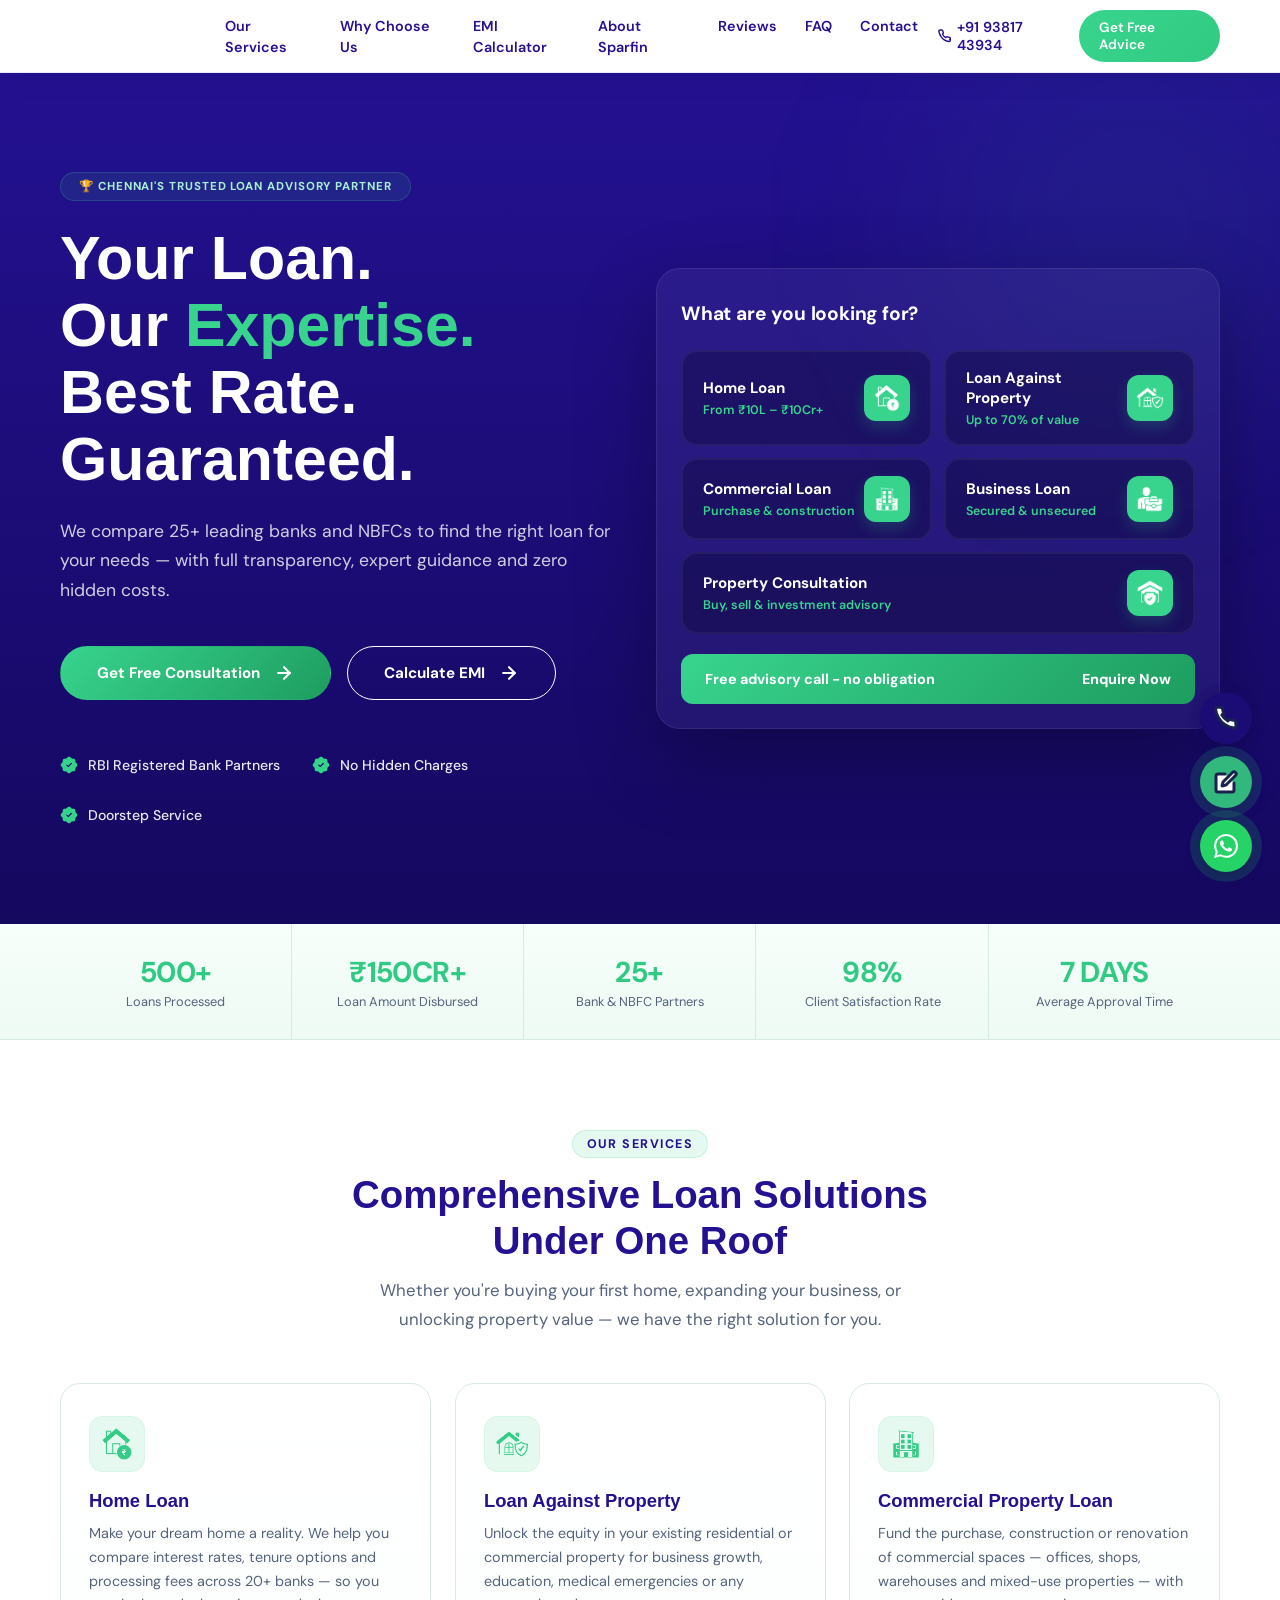
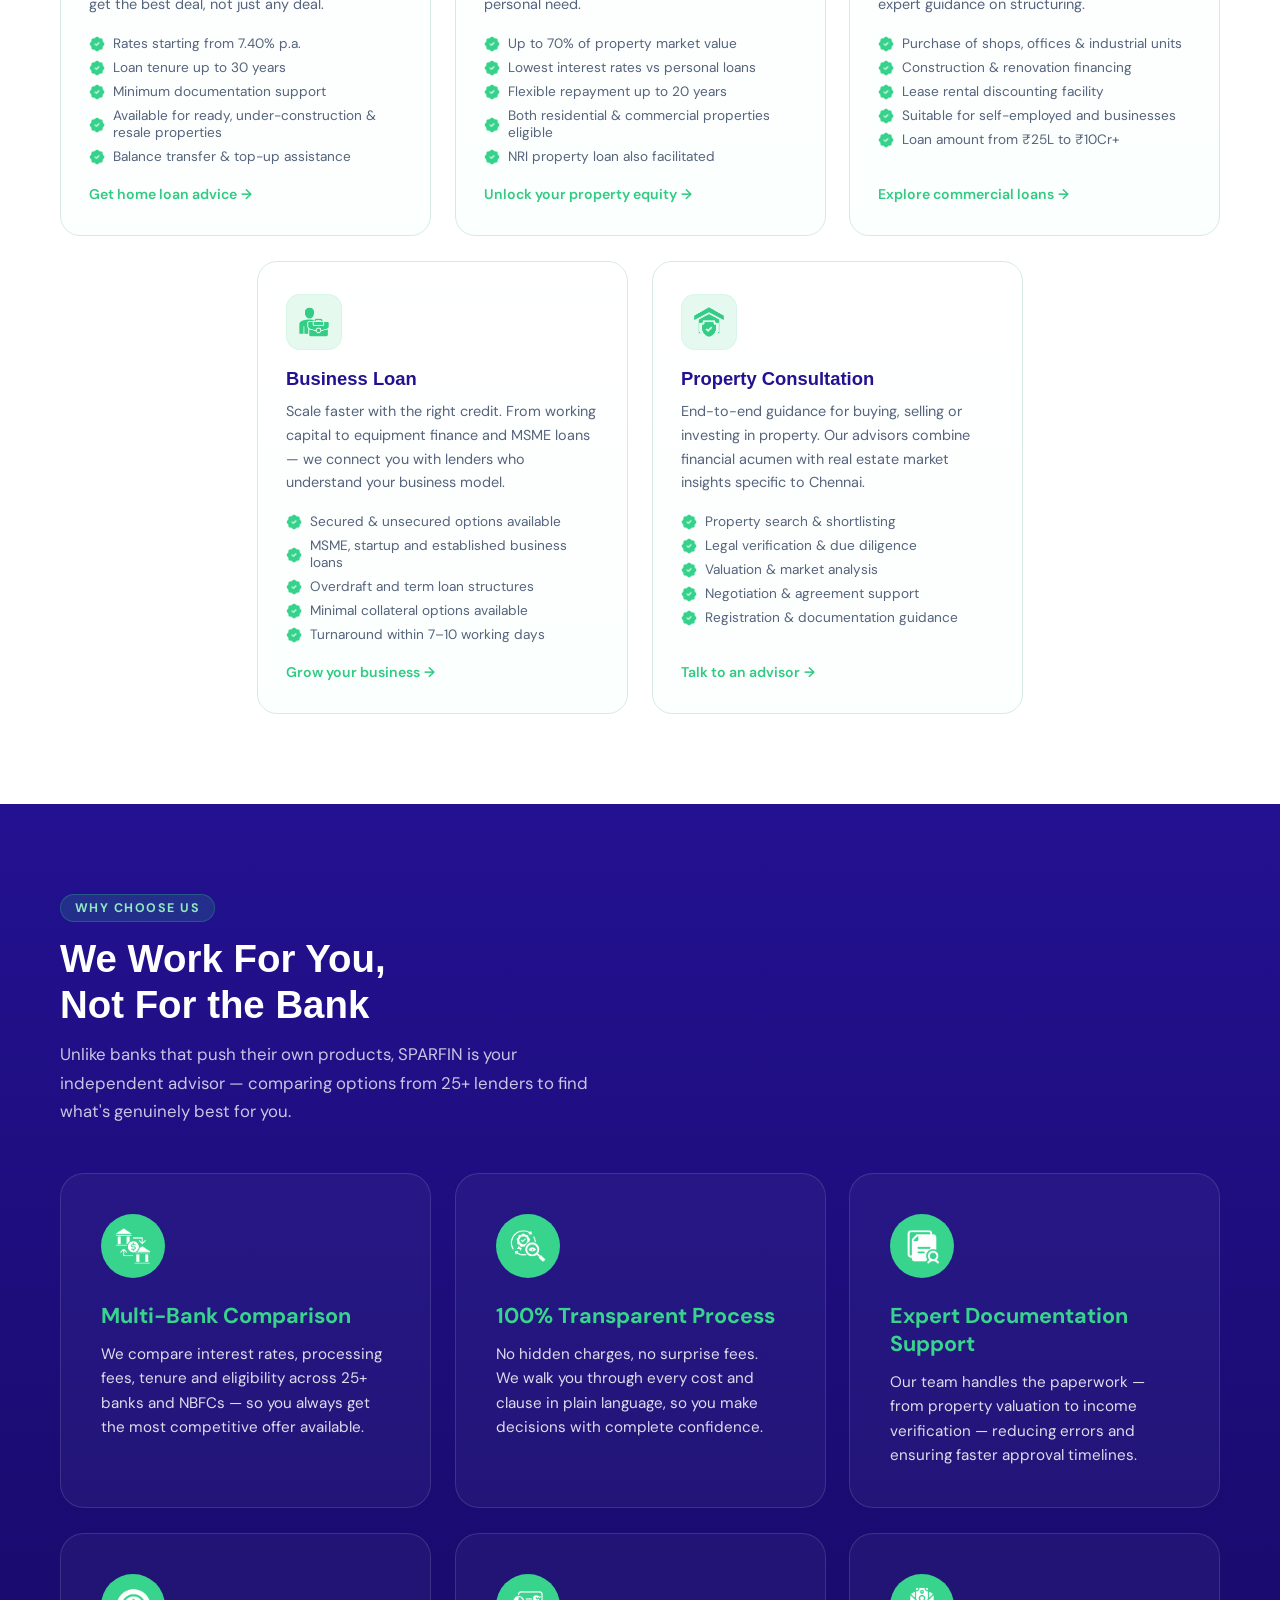
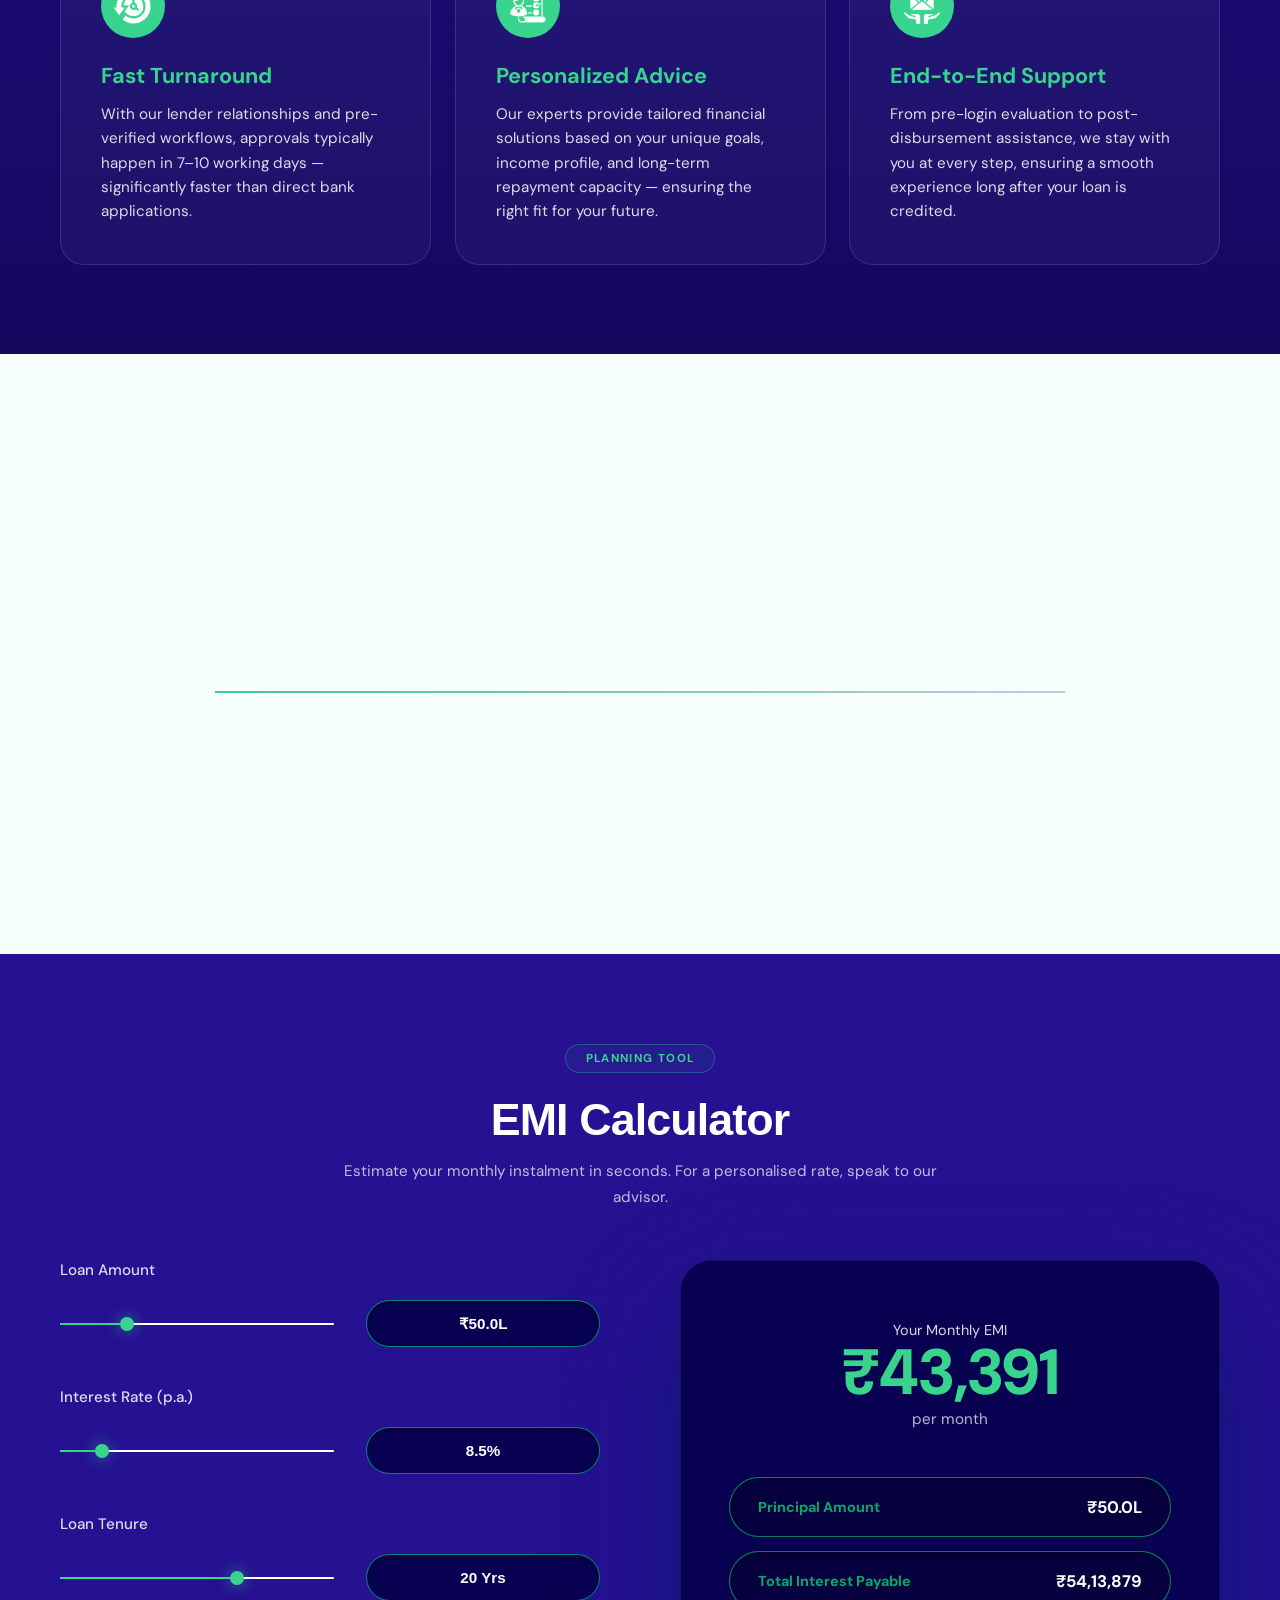
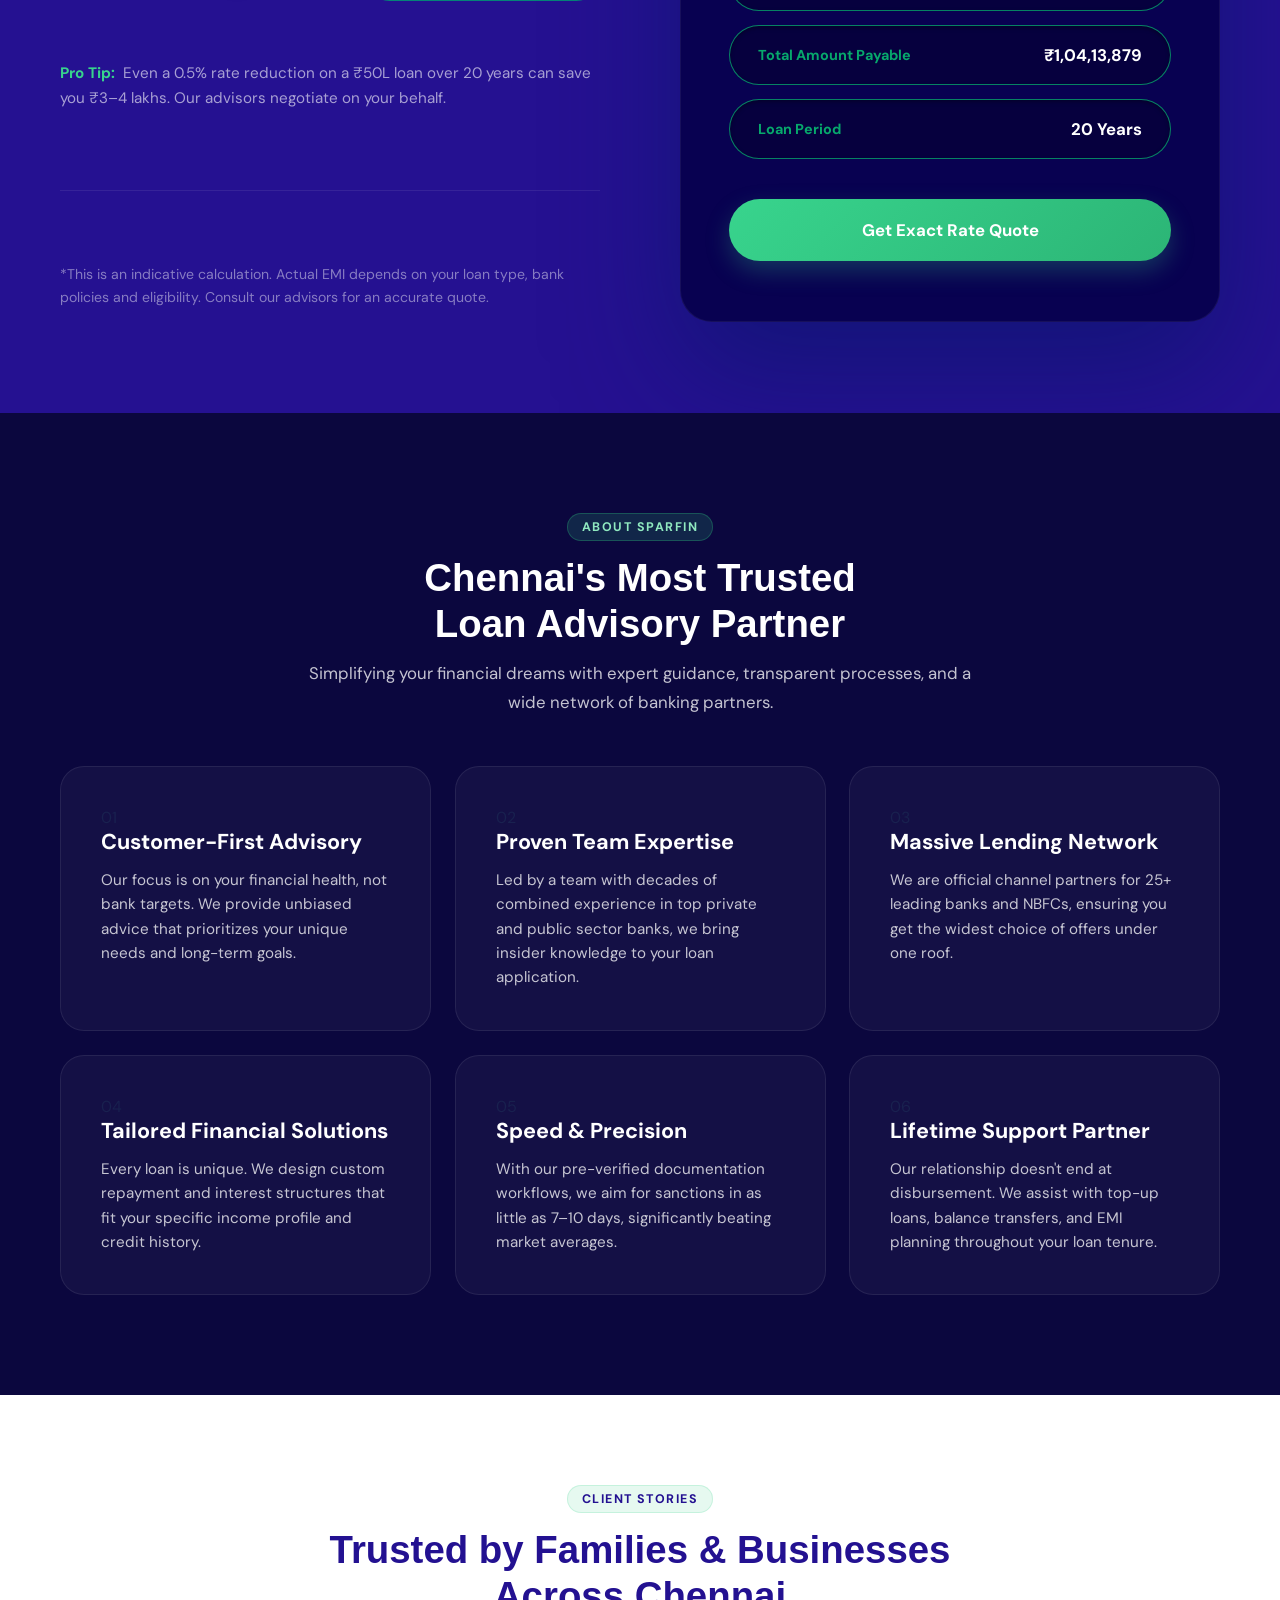
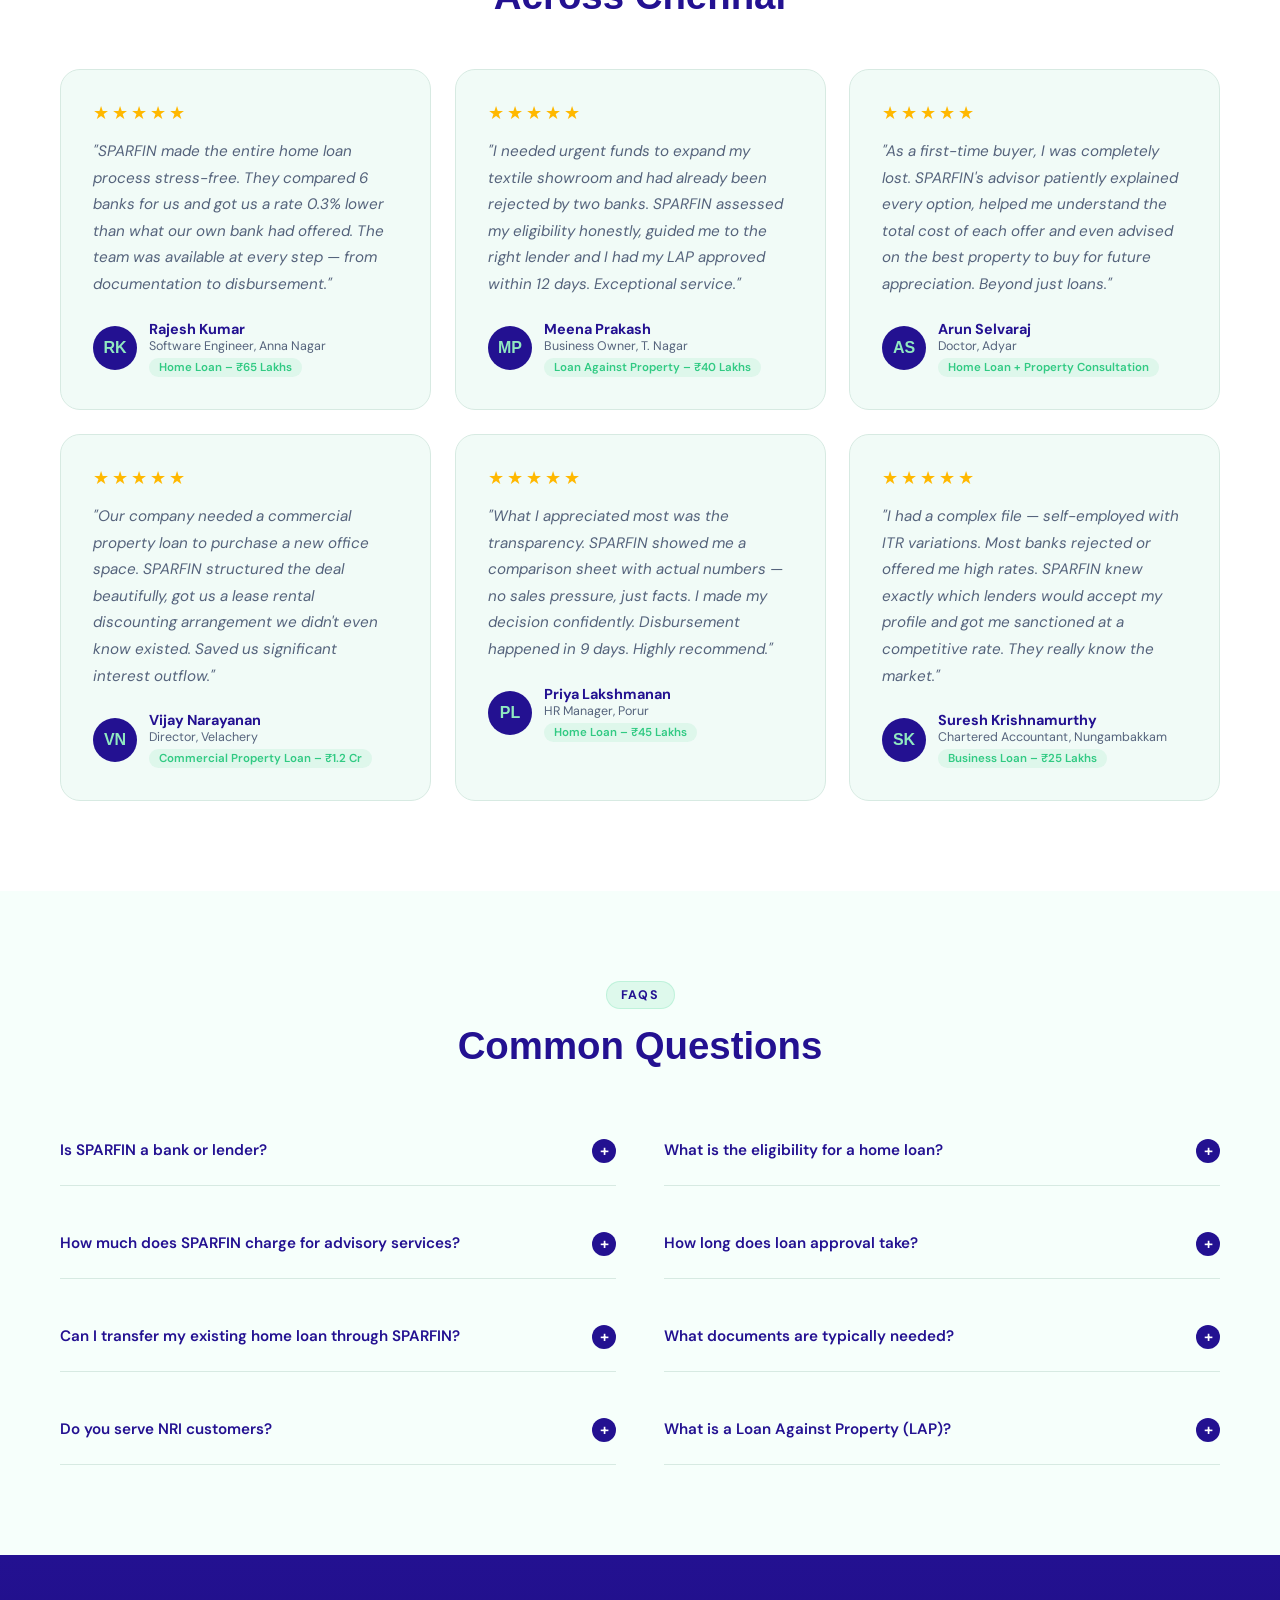
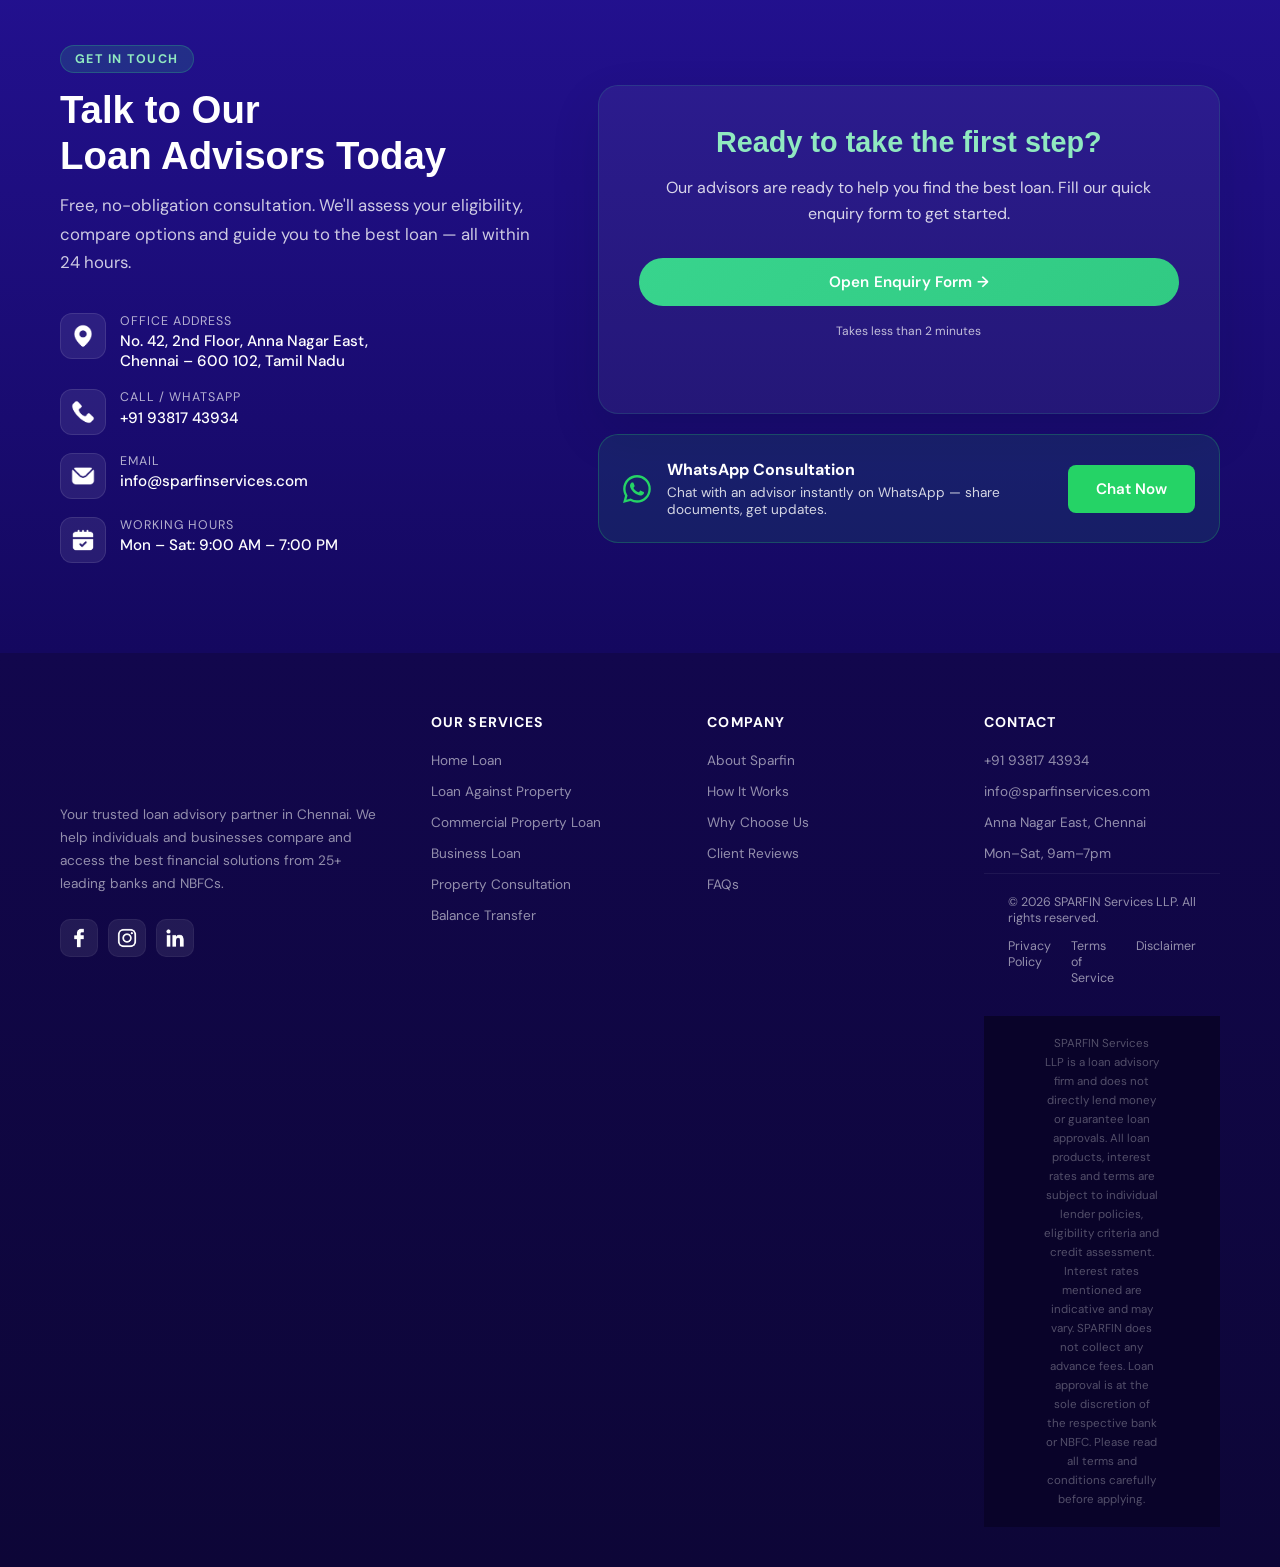
==== commit b099112d: "style: unify quick action button styling with halo effect and chunky icons" ====
--- a/index.html
+++ b/index.html
@@ -810,11 +810,11 @@
     <!-- ═══ QUICK ACTIONS (DESKTOP) ════════════════════════ -->
     <div class="qa-floating-group">
         <a href="tel:+919381743934" class="qa-btn qa-btn-call" aria-label="Call Sparfin">
-            <svg viewBox="0 0 24 24" fill="none" stroke="currentColor" stroke-width="2.5"><path d="M22 16.92v3a2 2 0 0 1-2.18 2 19.79 19.79 0 0 1-8.63-3.07A19.5 19.5 0 0 1 4.69 12 19.79 19.79 0 0 1 1.61 3.39 2 2 0 0 1 3.6 1.21h3a2 2 0 0 1 2 1.72c.127.96.36 1.903.7 2.81a2 2 0 0 1-.45 2.11L7.91 8.91a16 16 0 0 0 6 6l.91-.91a2 2 0 0 1 2.11-.45c.907.34 1.85.573 2.81.7A2 2 0 0 1 21.72 17l.2-.08z"/></svg>
+            <svg viewBox="0 0 24 24" fill="none" stroke="currentColor" stroke-width="3" stroke-linecap="round" stroke-linejoin="round"><path d="M22 16.92v3a2 2 0 0 1-2.18 2 19.79 19.79 0 0 1-8.63-3.07A19.5 19.5 0 0 1 4.69 12 19.79 19.79 0 0 1 1.61 3.39 2 2 0 0 1 3.6 1.21h3a2 2 0 0 1 2 1.72c.127.96.36 1.903.7 2.81a2 2 0 0 1-.45 2.11L7.91 8.91a16 16 0 0 0 6 6l.91-.91a2 2 0 0 1 2.11-.45c.907.34 1.85.573 2.81.7A2 2 0 0 1 21.72 17l.2-.08z"/></svg>
             <span class="qa-tooltip">Call Now</span>
         </a>
         <a href="javascript:void(0)" class="qa-btn qa-btn-enquiry" onclick="openModal()" aria-label="Enquire Now">
-            <svg viewBox="0 0 24 24" fill="none" stroke="currentColor" stroke-width="2.5" stroke-linecap="round" stroke-linejoin="round"><path d="M11 4H4a2 2 0 0 0-2 2v14a2 2 0 0 0 2 2h14a2 2 0 0 0 2-2v-7"></path><path d="M18.5 2.5a2.121 2.121 0 0 1 3 3L12 15l-4 1 1-4 9.5-9.5z"></path></svg>
+            <svg viewBox="0 0 24 24" fill="none" stroke="currentColor" stroke-width="3" stroke-linecap="round" stroke-linejoin="round"><path d="M11 4H4a2 2 0 0 0-2 2v14a2 2 0 0 0 2 2h14a2 2 0 0 0 2-2v-7"></path><path d="M18.5 2.5a2.121 2.121 0 0 1 3 3L12 15l-4 1 1-4 9.5-9.5z"></path></svg>
             <span class="qa-tooltip">Enquire Now</span>
         </a>
         <a href="https://wa.me/919381743934?text=Hi SPARFIN, I'd like to discuss my loan requirement." class="qa-btn qa-btn-wa" target="_blank" aria-label="Chat on WhatsApp">
@@ -822,6 +822,7 @@
             <span class="qa-tooltip">Chat on WhatsApp</span>
         </a>
     </div>
+
 
 
 
@@ -1209,7 +1210,7 @@
     <!-- ═══ STICKY ACTION BAR (MOBILE) ═════════════════════ -->
     <div class="mobile-action-bar" id="mobileActionBar">
         <a href="tel:+919381743934" class="ma-item ma-item-call">
-            <svg class="ma-icon" viewBox="0 0 24 24" fill="none" stroke="currentColor" stroke-width="2.5"><path d="M22 16.92v3a2 2 0 0 1-2.18 2 19.79 19.79 0 0 1-8.63-3.07A19.5 19.5 0 0 1 4.69 12 19.79 19.79 0 0 1 1.61 3.39 2 2 0 0 1 3.6 1.21h3a2 2 0 0 1 2 1.72c.127.96.36 1.903.7 2.81a2 2 0 0 1-.45 2.11L7.91 8.91a16 16 0 0 0 6 6l.91-.91a2 2 0 0 1 2.11-.45c.907.34 1.85.573 2.81.7A2 2 0 0 1 21.72 17l.2-.08z"/></svg>
+            <svg class="ma-icon" viewBox="0 0 24 24" fill="none" stroke="currentColor" stroke-width="3" stroke-linecap="round" stroke-linejoin="round"><path d="M22 16.92v3a2 2 0 0 1-2.18 2 19.79 19.79 0 0 1-8.63-3.07A19.5 19.5 0 0 1 4.69 12 19.79 19.79 0 0 1 1.61 3.39 2 2 0 0 1 3.6 1.21h3a2 2 0 0 1 2 1.72c.127.96.36 1.903.7 2.81a2 2 0 0 1-.45 2.11L7.91 8.91a16 16 0 0 0 6 6l.91-.91a2 2 0 0 1 2.11-.45c.907.34 1.85.573 2.81.7A2 2 0 0 1 21.72 17l.2-.08z"/></svg>
             <span>Call Now</span>
         </a>
         <a href="https://wa.me/919381743934?text=Hi SPARFIN, I'd like to discuss my loan requirement." class="ma-item ma-item-wa" target="_blank">
@@ -1217,11 +1218,12 @@
             <span>WhatsApp</span>
         </a>
         <a href="javascript:void(0)" class="ma-item ma-item-enquire" onclick="openModal()">
-            <svg class="ma-icon" viewBox="0 0 24 24" fill="none" stroke="currentColor" stroke-width="2.5" stroke-linecap="round" stroke-linejoin="round"><path d="M11 4H4a2 2 0 0 0-2 2v14a2 2 0 0 0 2 2h14a2 2 0 0 0 2-2v-7"></path><path d="M18.5 2.5a2.121 2.121 0 0 1 3 3L12 15l-4 1 1-4 9.5-9.5z"></path></svg>
+            <svg class="ma-icon" viewBox="0 0 24 24" fill="none" stroke="currentColor" stroke-width="3" stroke-linecap="round" stroke-linejoin="round"><path d="M11 4H4a2 2 0 0 0-2 2v14a2 2 0 0 0 2 2h14a2 2 0 0 0 2-2v-7"></path><path d="M18.5 2.5a2.121 2.121 0 0 1 3 3L12 15l-4 1 1-4 9.5-9.5z"></path></svg>
             <span>Enquire</span>
         </a>
     </div>
 
+
     <!-- Scripts -->
     <script src="assets/js/script.js"></script>
 
--- a/assets/css/style.css
+++ b/assets/css/style.css
@@ -841,30 +841,34 @@
 }
 
 .qa-btn-call {
-    background: var(--navy);
-    border: 2.5px solid rgba(255,255,255,0.15);
+    background: #1A0C74;
+    box-shadow: 0 0 0 10px rgba(26, 12, 116, 0.15), 0 4px 15px rgba(0,0,0,0.2);
+    border: none;
 }
 
 .qa-btn-enquiry {
-    background: var(--green);
-    border: 2.5px solid rgba(255,255,255,0.15);
+    background: #32B87D;
+    box-shadow: 0 0 0 10px rgba(50, 184, 125, 0.15), 0 4px 15px rgba(0,0,0,0.2);
+    border: none;
 }
 
 .qa-btn-wa {
     background: #25D366;
-    animation: waPulse 2.5s infinite;
+    box-shadow: 0 0 0 10px rgba(37, 211, 102, 0.15), 0 4px 15px rgba(0,0,0,0.2);
+    animation: waPulse 3s infinite;
 }
 
 @keyframes waPulse {
-    0% { box-shadow: 0 0 0 0 rgba(37, 211, 102, 0.4); }
-    70% { box-shadow: 0 0 0 15px rgba(37, 211, 102, 0); }
-    100% { box-shadow: 0 0 0 0 rgba(37, 211, 102, 0); }
+    0% { box-shadow: 0 0 0 0 rgba(37, 211, 102, 0.3), 0 4px 15px rgba(0,0,0,0.2); }
+    70% { box-shadow: 0 0 0 15px rgba(37, 211, 102, 0), 0 4px 15px rgba(0,0,0,0.1); }
+    100% { box-shadow: 0 0 0 0 rgba(37, 211, 102, 0), 0 4px 15px rgba(0,0,0,0.2); }
 }
 
 .qa-btn:hover {
-    transform: scale(1.1) translateY(-4px);
-    box-shadow: 0 8px 25px rgba(0,0,0,0.3);
-}
+    transform: scale(1.05);
+    box-shadow: 0 0 0 14px rgba(0,0,0,0.05), 0 8px 25px rgba(0,0,0,0.3);
+}
+
 
 .qa-tooltip {
     position: absolute;
@@ -933,10 +937,11 @@
     letter-spacing: 0.02em;
 }
 
-/* Specific icon colors */
-.ma-item-call .ma-icon { color: var(--navy); }
+/* Specific icon colors in mobile bar should lead-eye */
+.ma-item-call .ma-icon { color: #1A0C74; }
 .ma-item-wa .ma-icon { color: #25D366; }
-.ma-item-enquire .ma-icon { color: var(--green); }
+.ma-item-enquire .ma-icon { color: #32B87D; }
+
 
 @media (max-width: 768px) {
     .qa-floating-group {
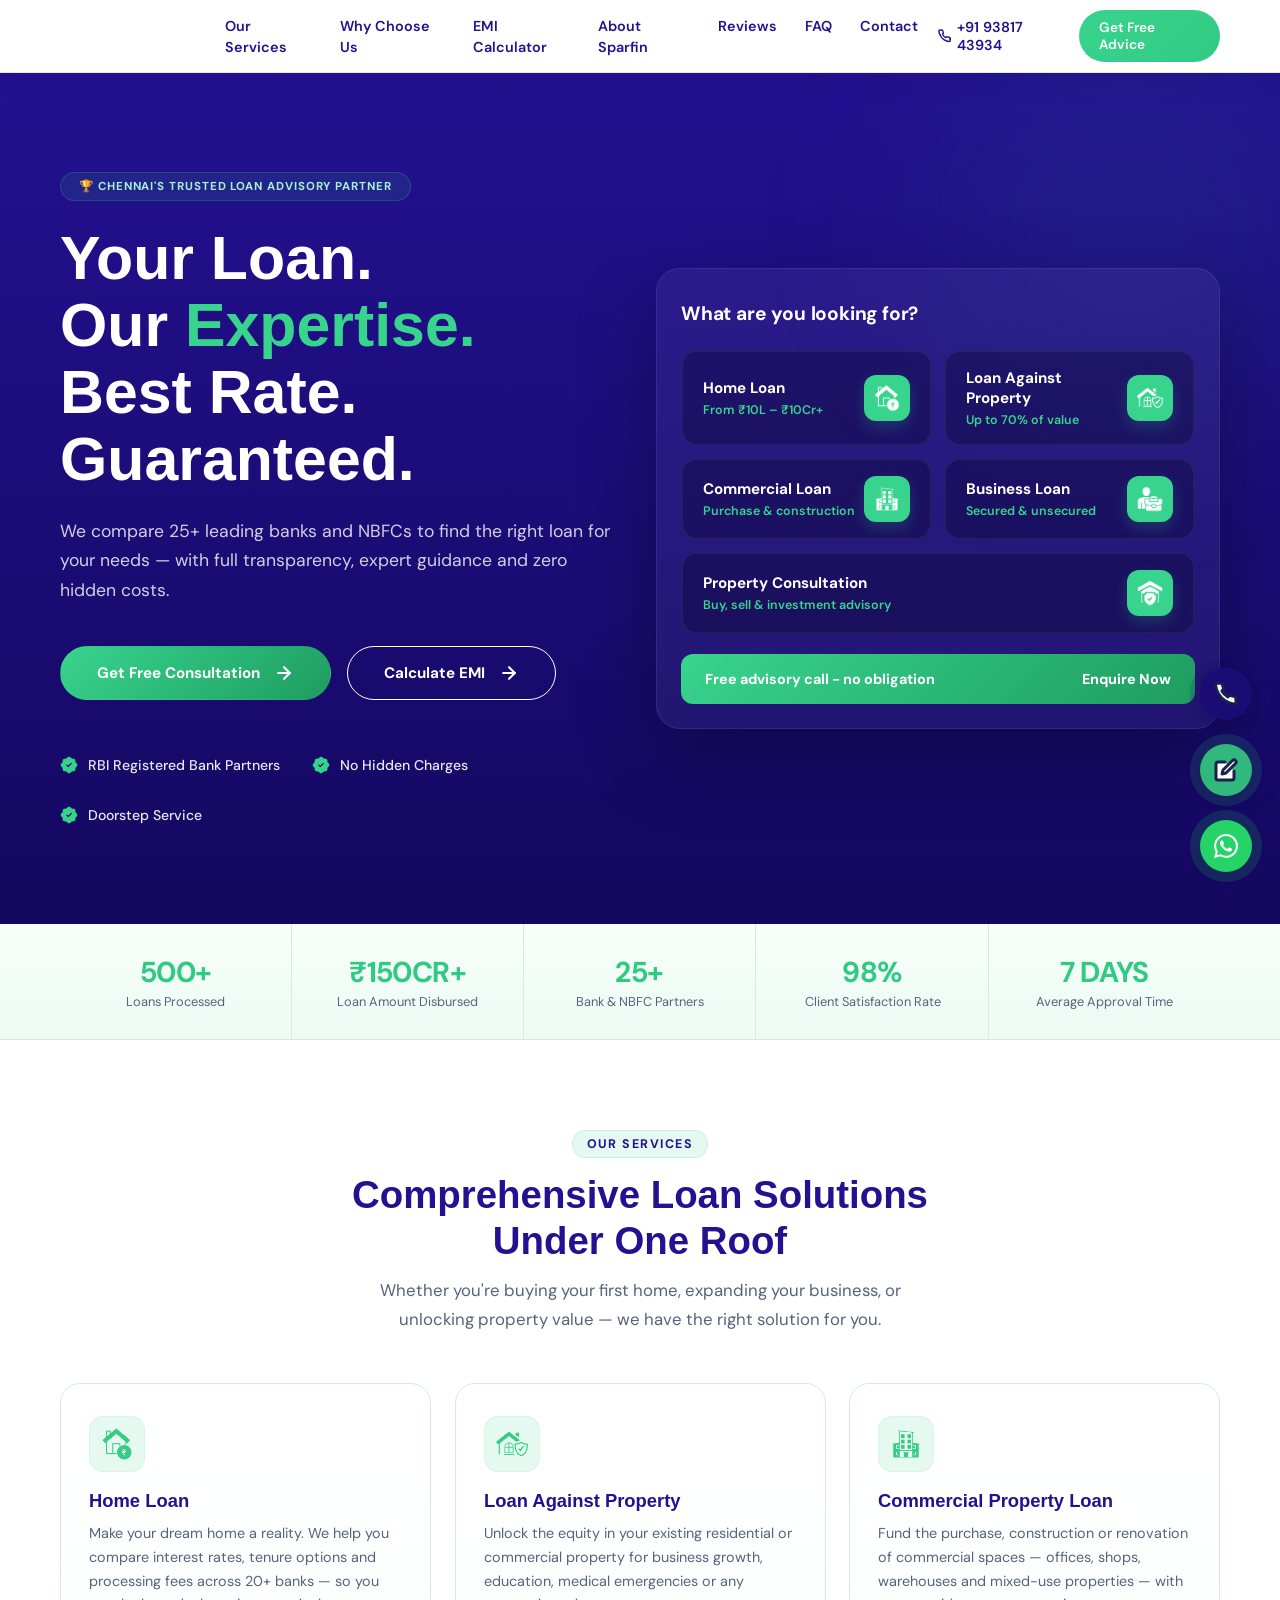
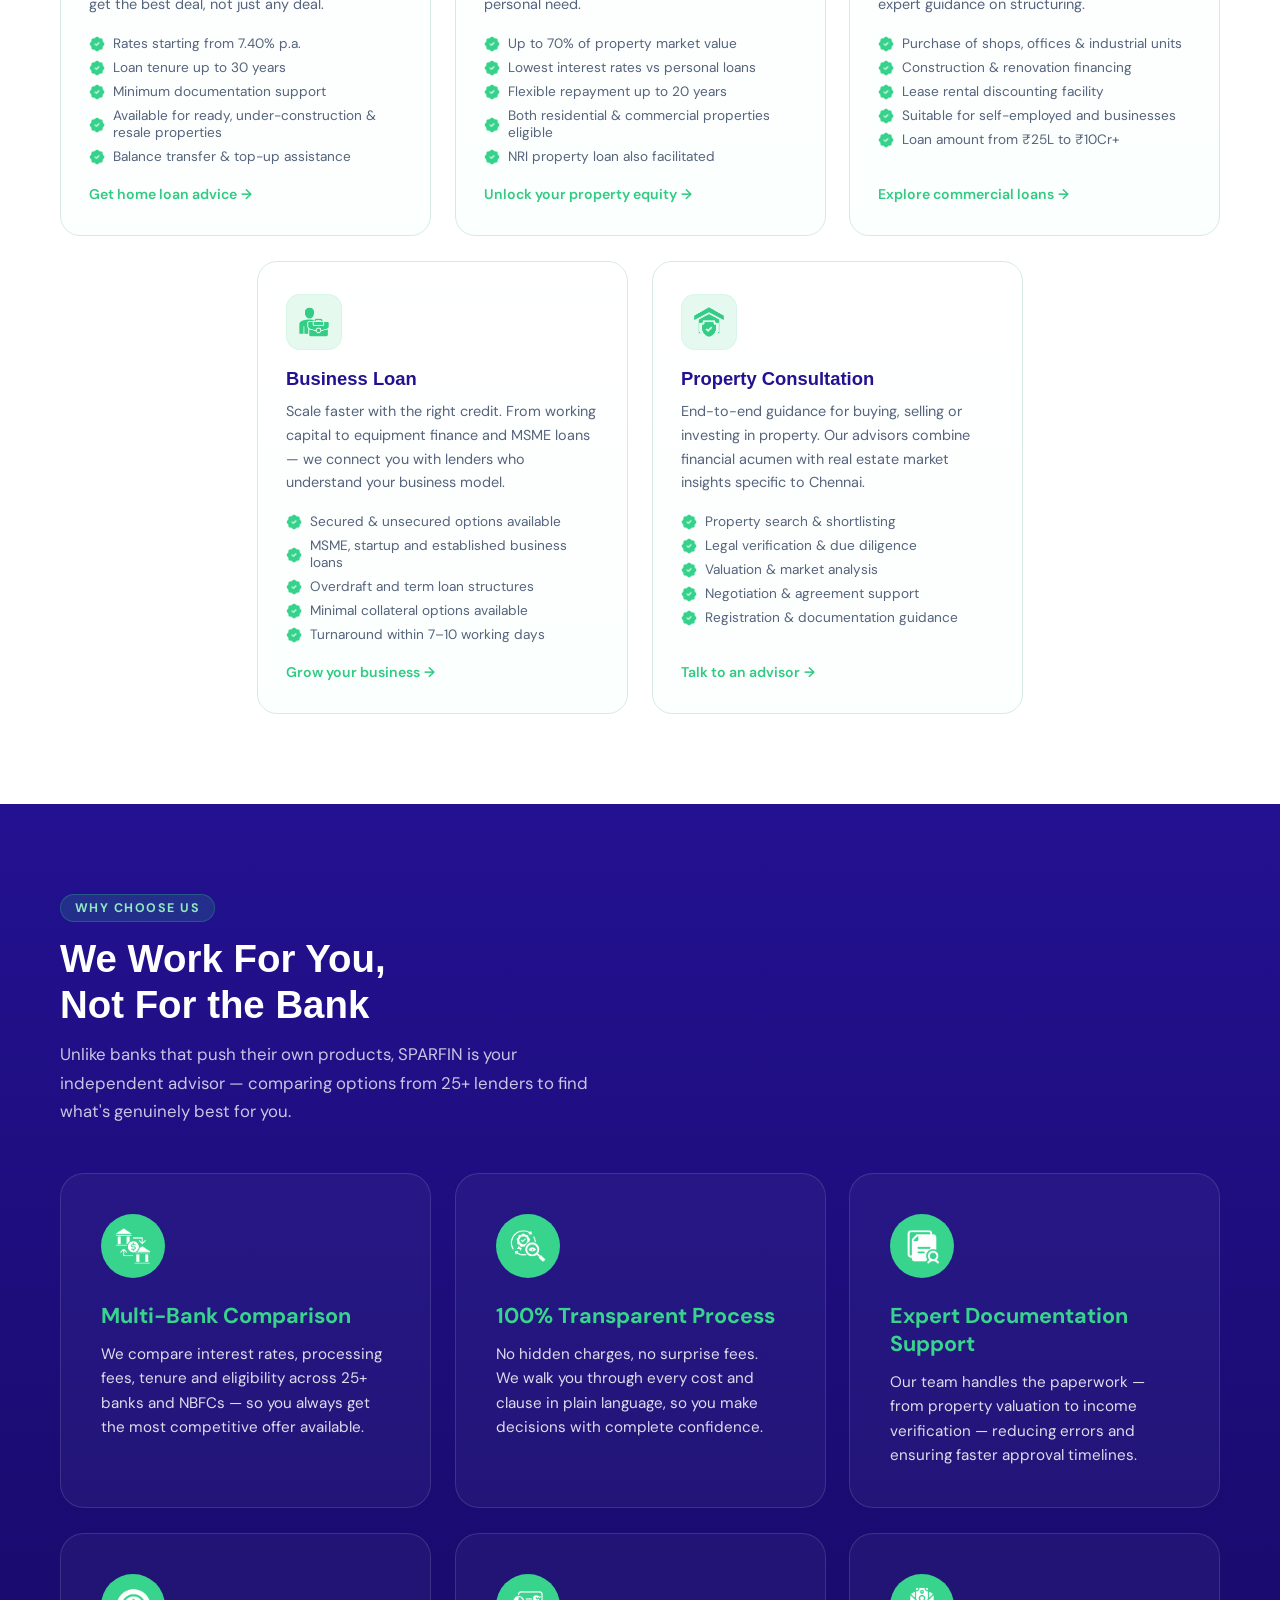
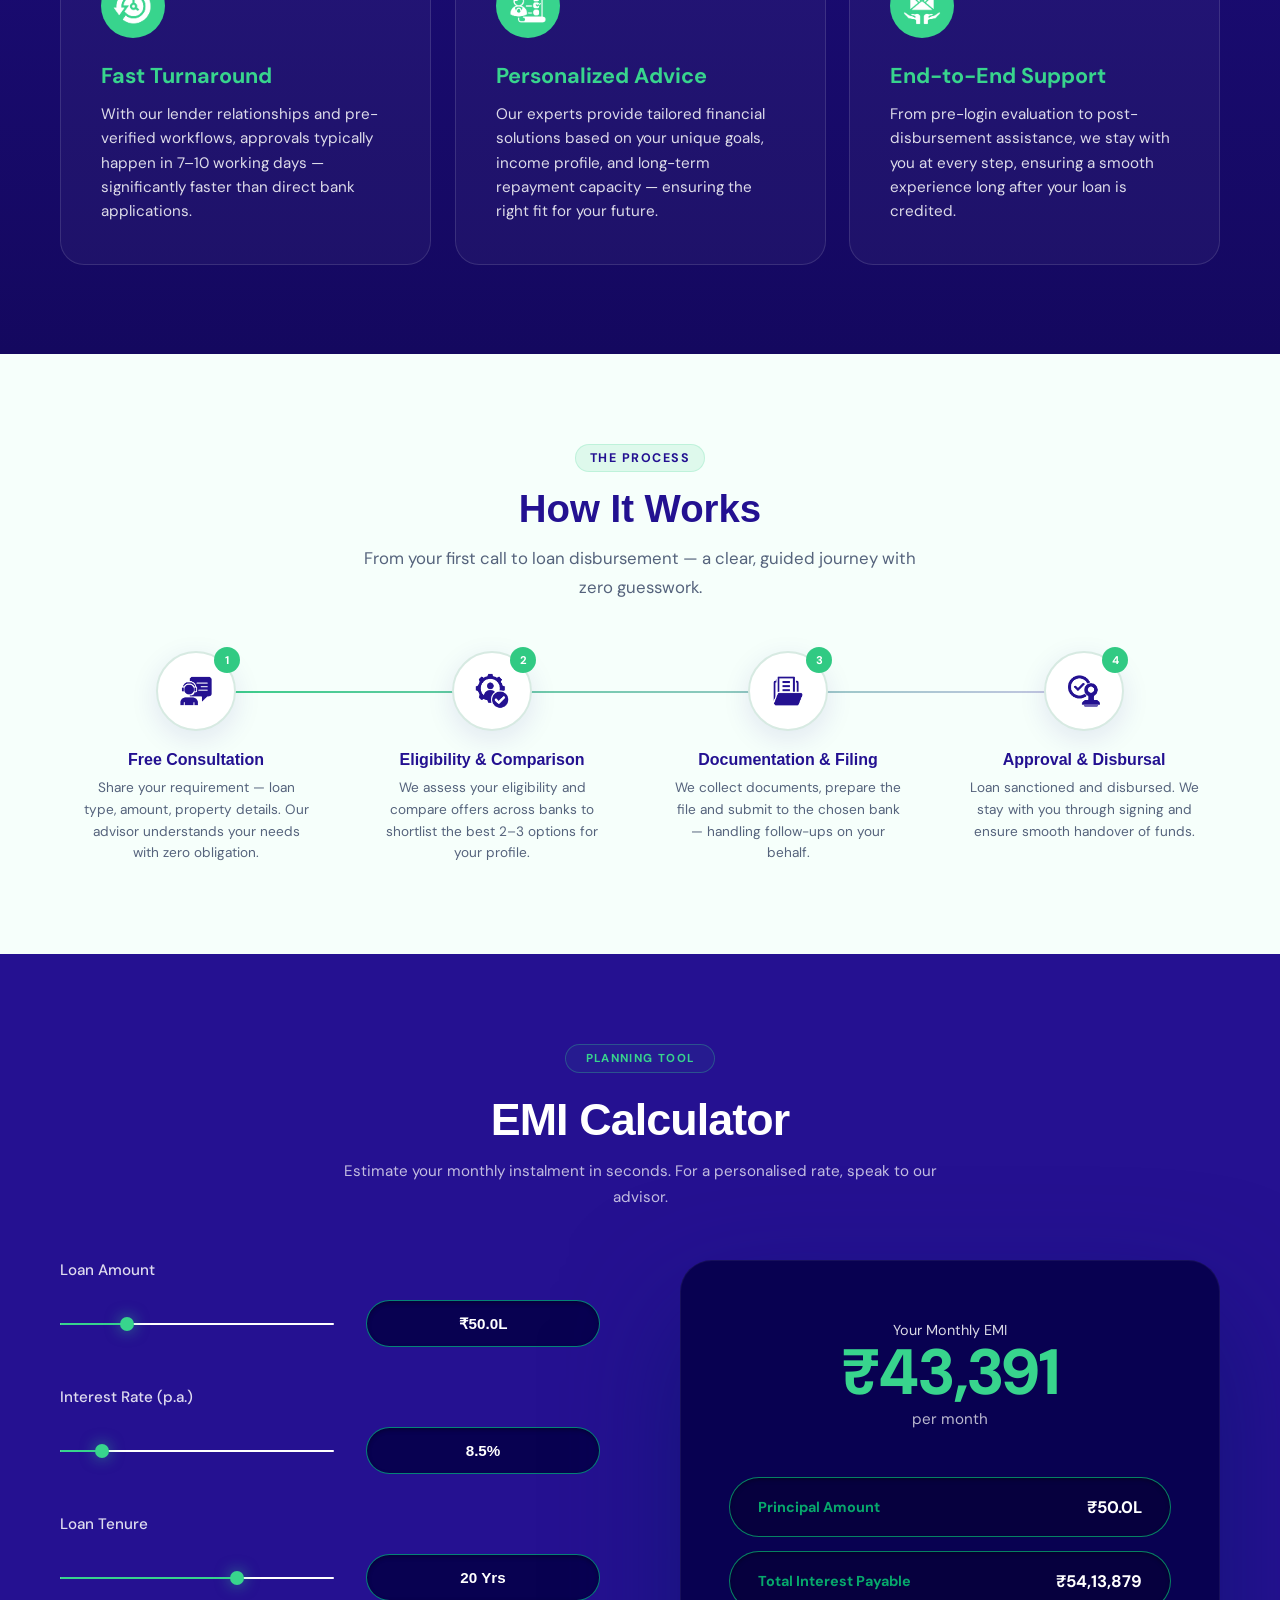
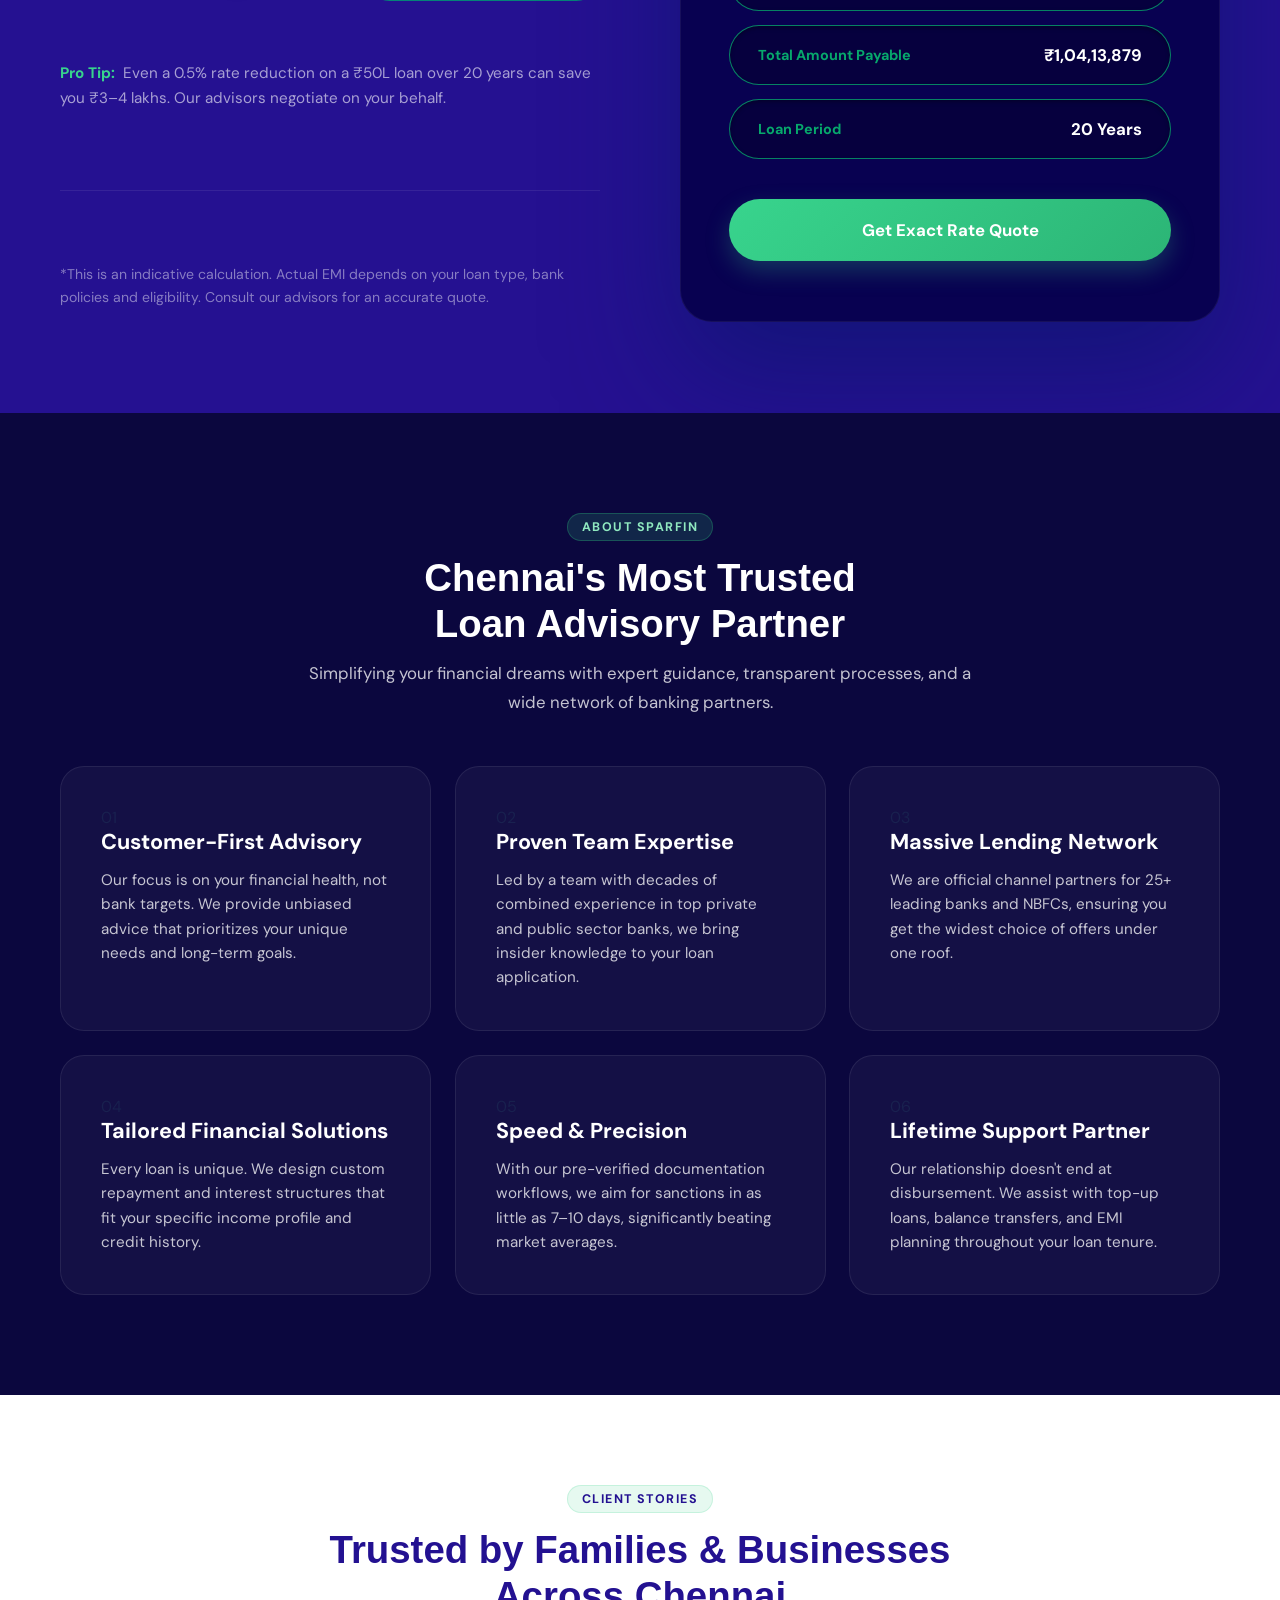
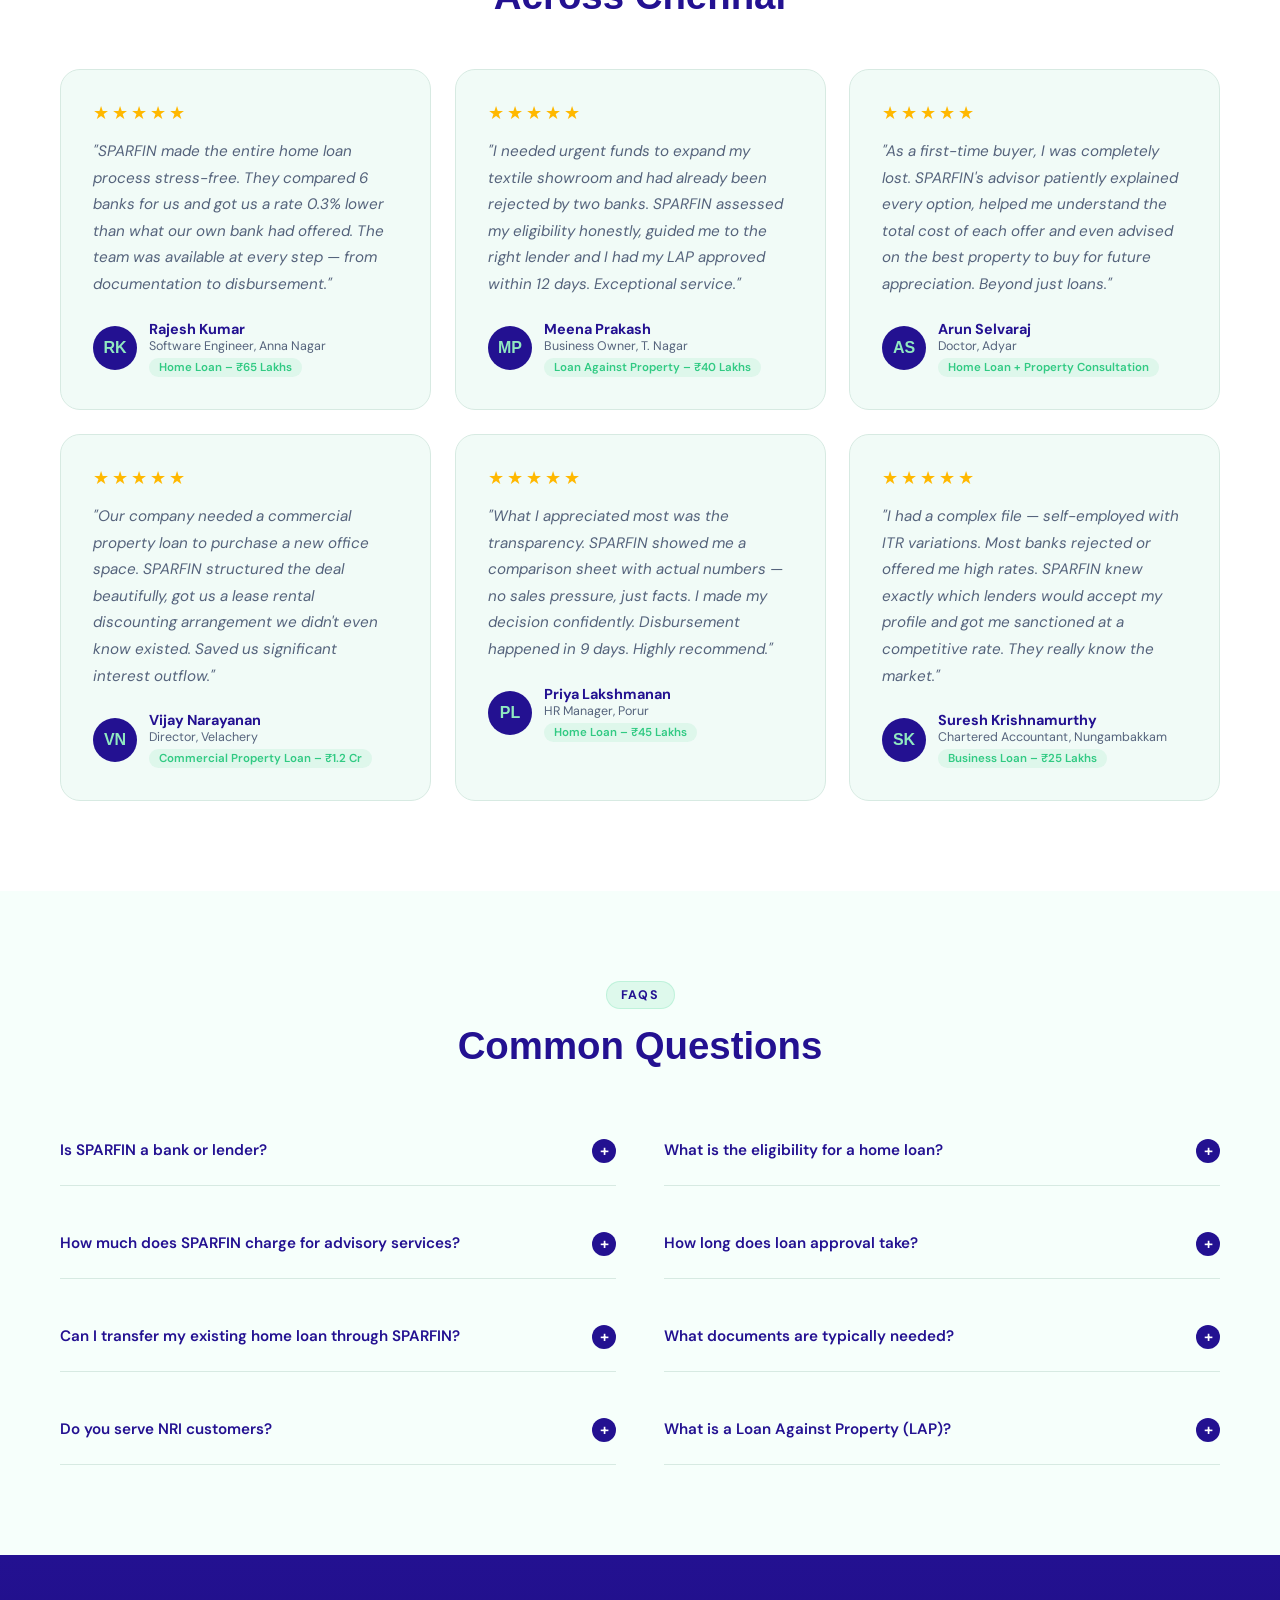
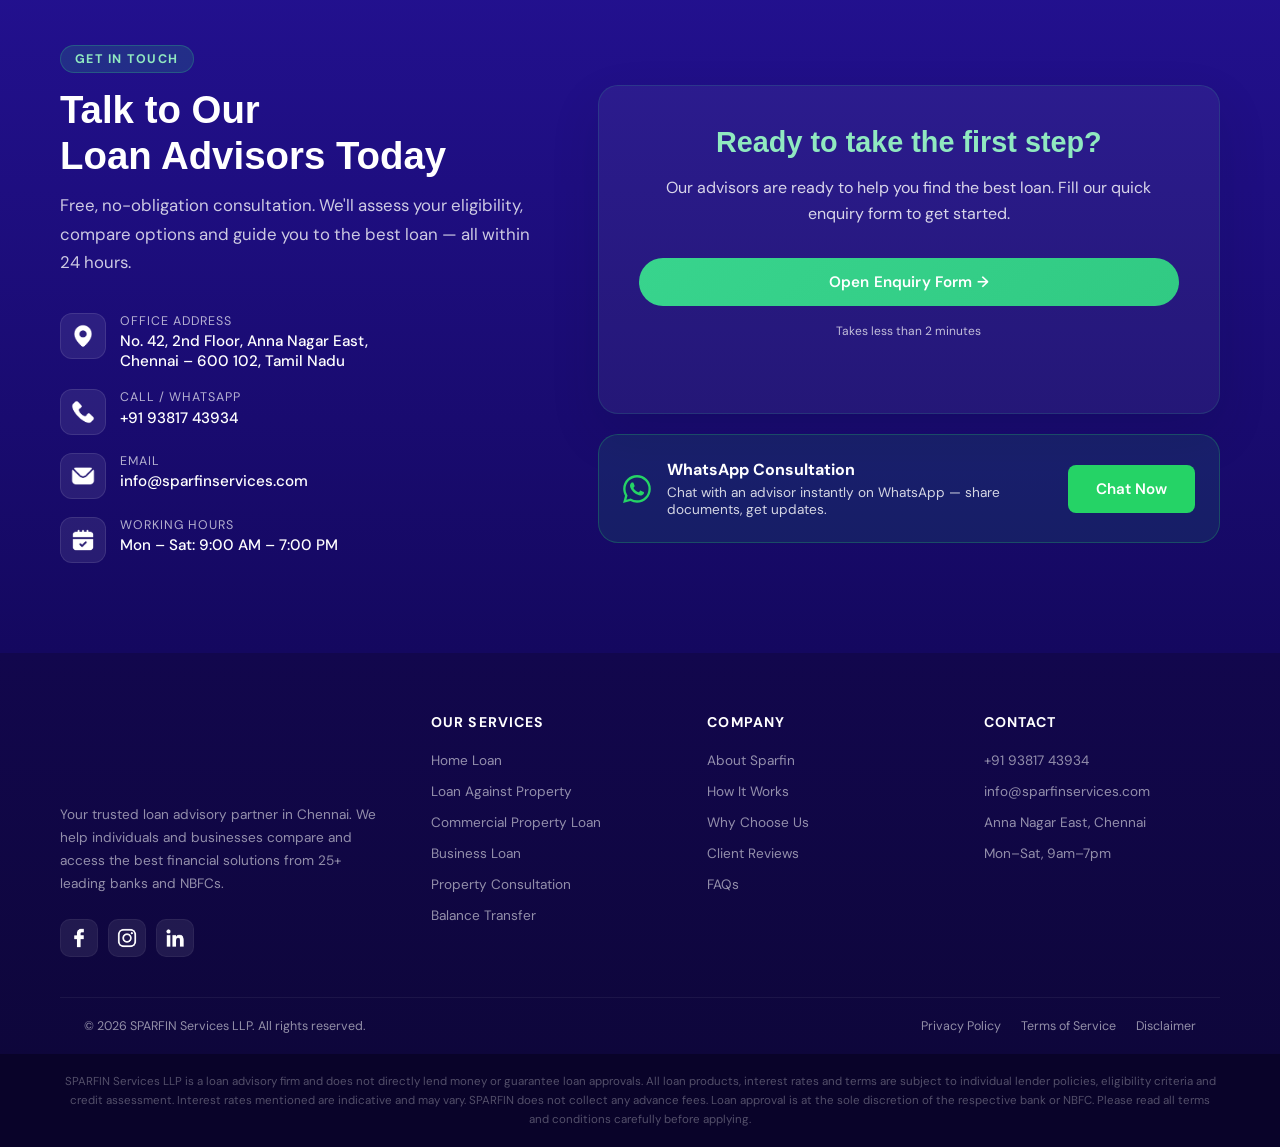
==== commit edaf0fcb: "fix: restore footer desktop layout by repairing broken HTML nesting" ====
--- a/index.html
+++ b/index.html
@@ -792,7 +792,13 @@
                         <li><a href="mailto:info@sparfinservices.com">info@sparfinservices.com</a></li>
                         <li><a>Anna Nagar East, Chennai</a></li>
                         <li><a>Mon–Sat, 9am–7pm</a></li>
+                    </ul>
+                </div>
+            </div>
+        </div>
+
         <div class="footer-bottom" style="border-top:1px solid rgba(255,255,255,0.06);padding:20px 24px;max-width:1160px;margin:0 auto;display:flex;justify-content:space-between;align-items:center;flex-wrap:wrap;gap:12px;">
+
             <p>© 2026 SPARFIN Services LLP. All rights reserved.</p>
             <div class="footer-links">
                 <a href="javascript:void(0)" onclick="openPrivacyModal()">Privacy Policy</a>
--- a/assets/css/style.css
+++ b/assets/css/style.css
@@ -817,9 +817,10 @@
     z-index: 1000;
     display: flex;
     flex-direction: column;
-    gap: 12px;
+    gap: 24px;
     align-items: flex-end;
 }
+
 
 .qa-btn {
     width: 52px;
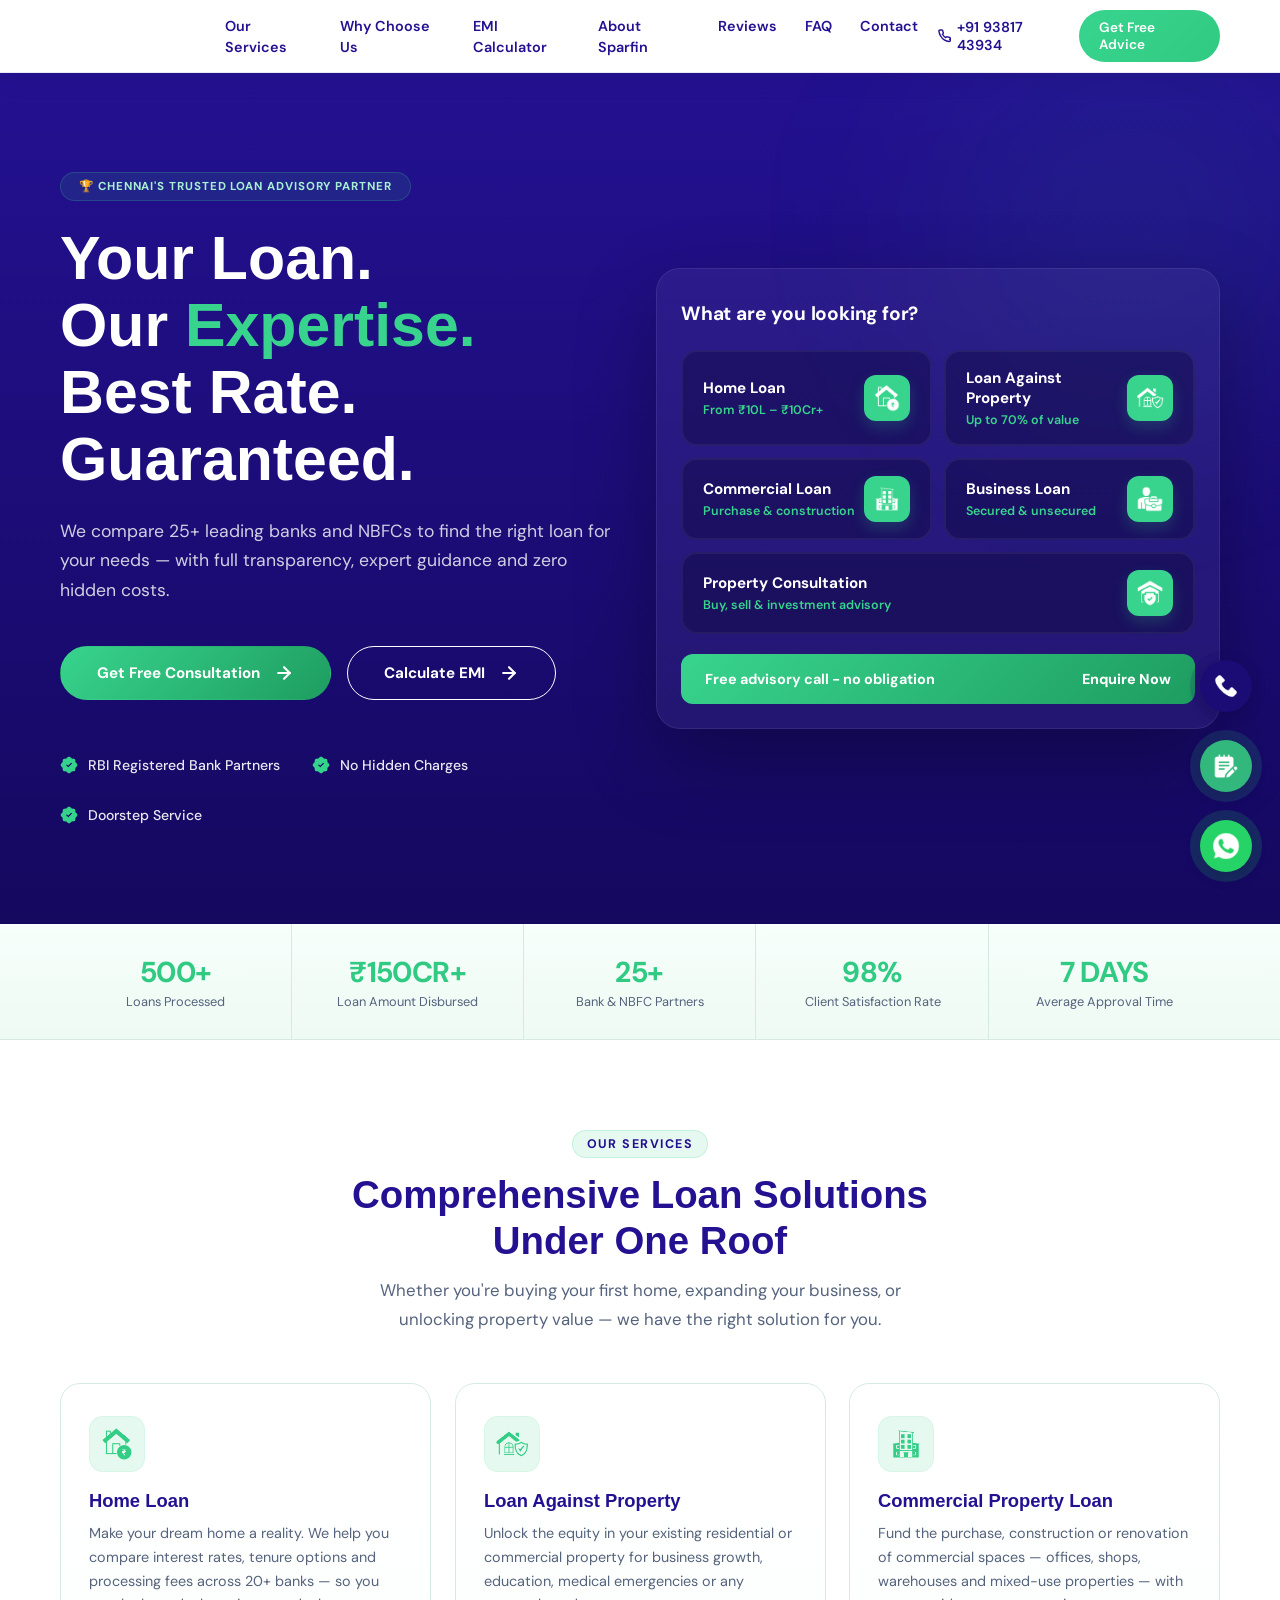
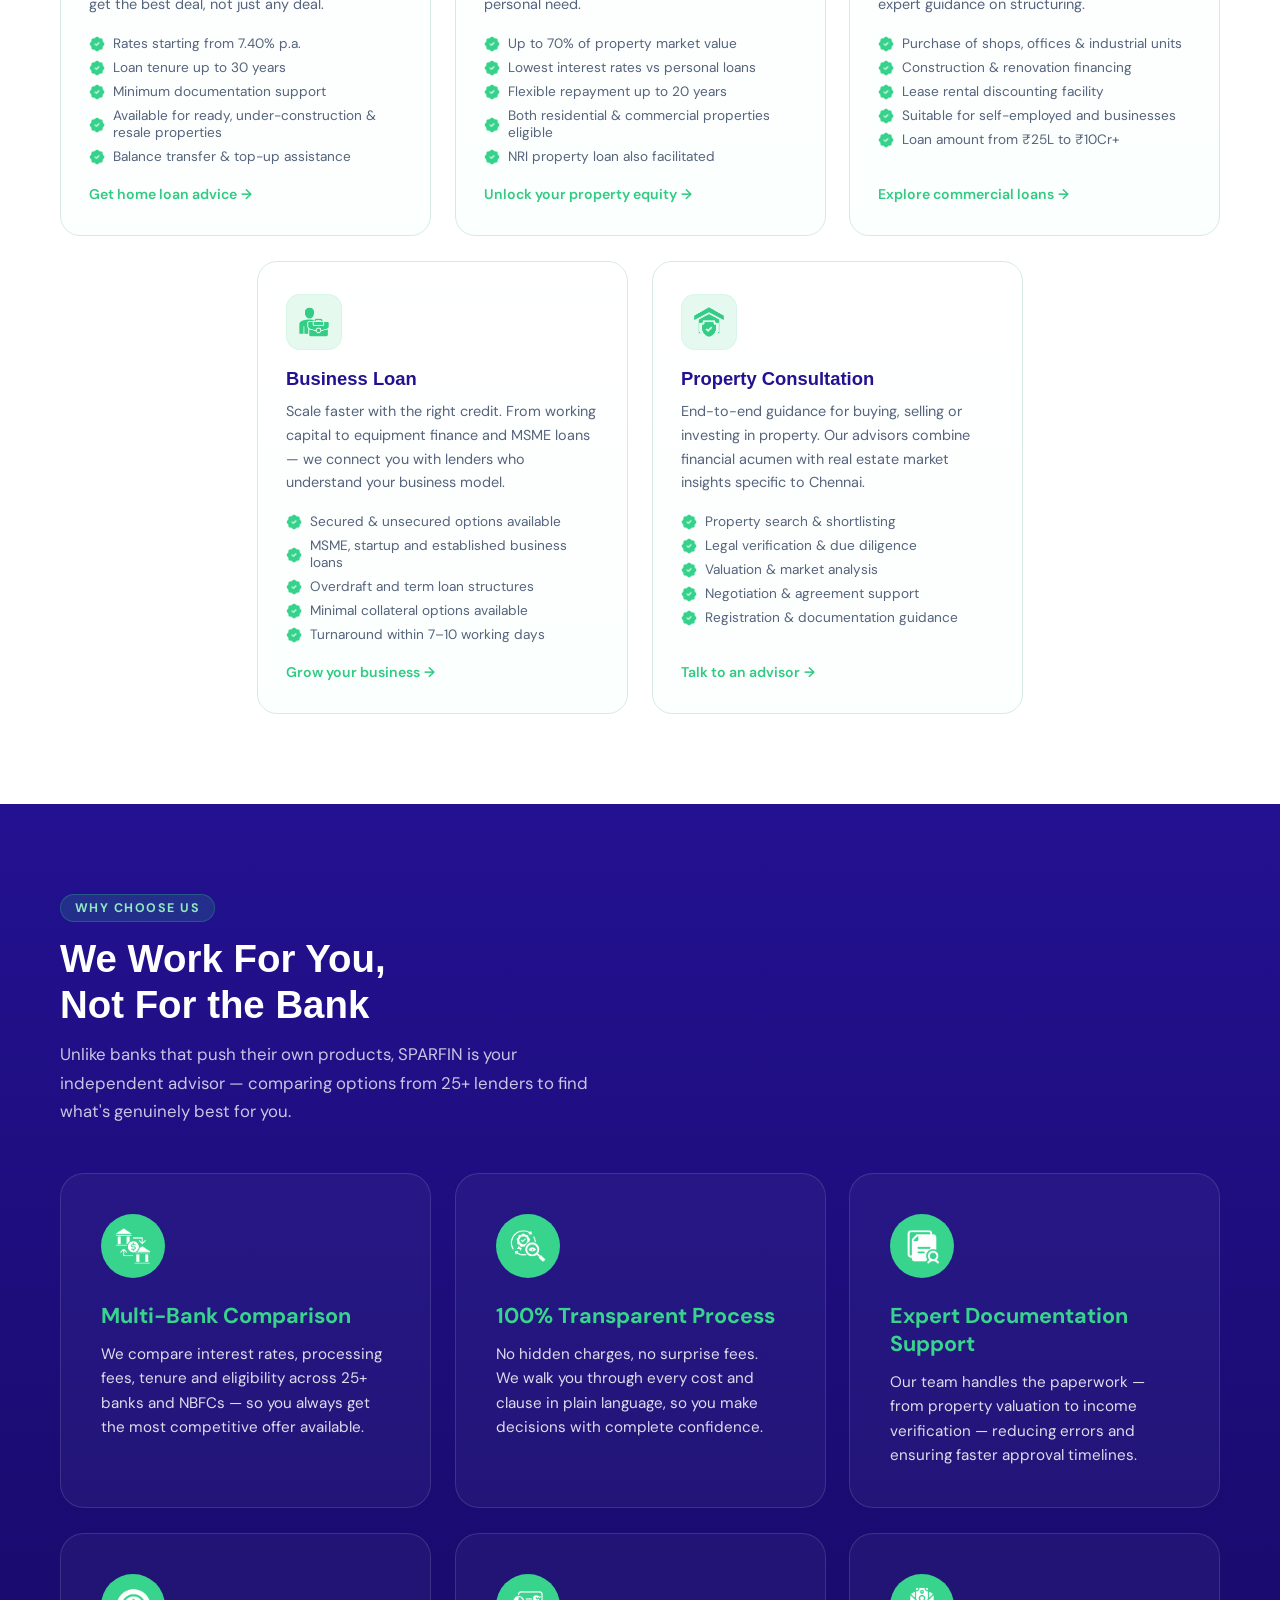
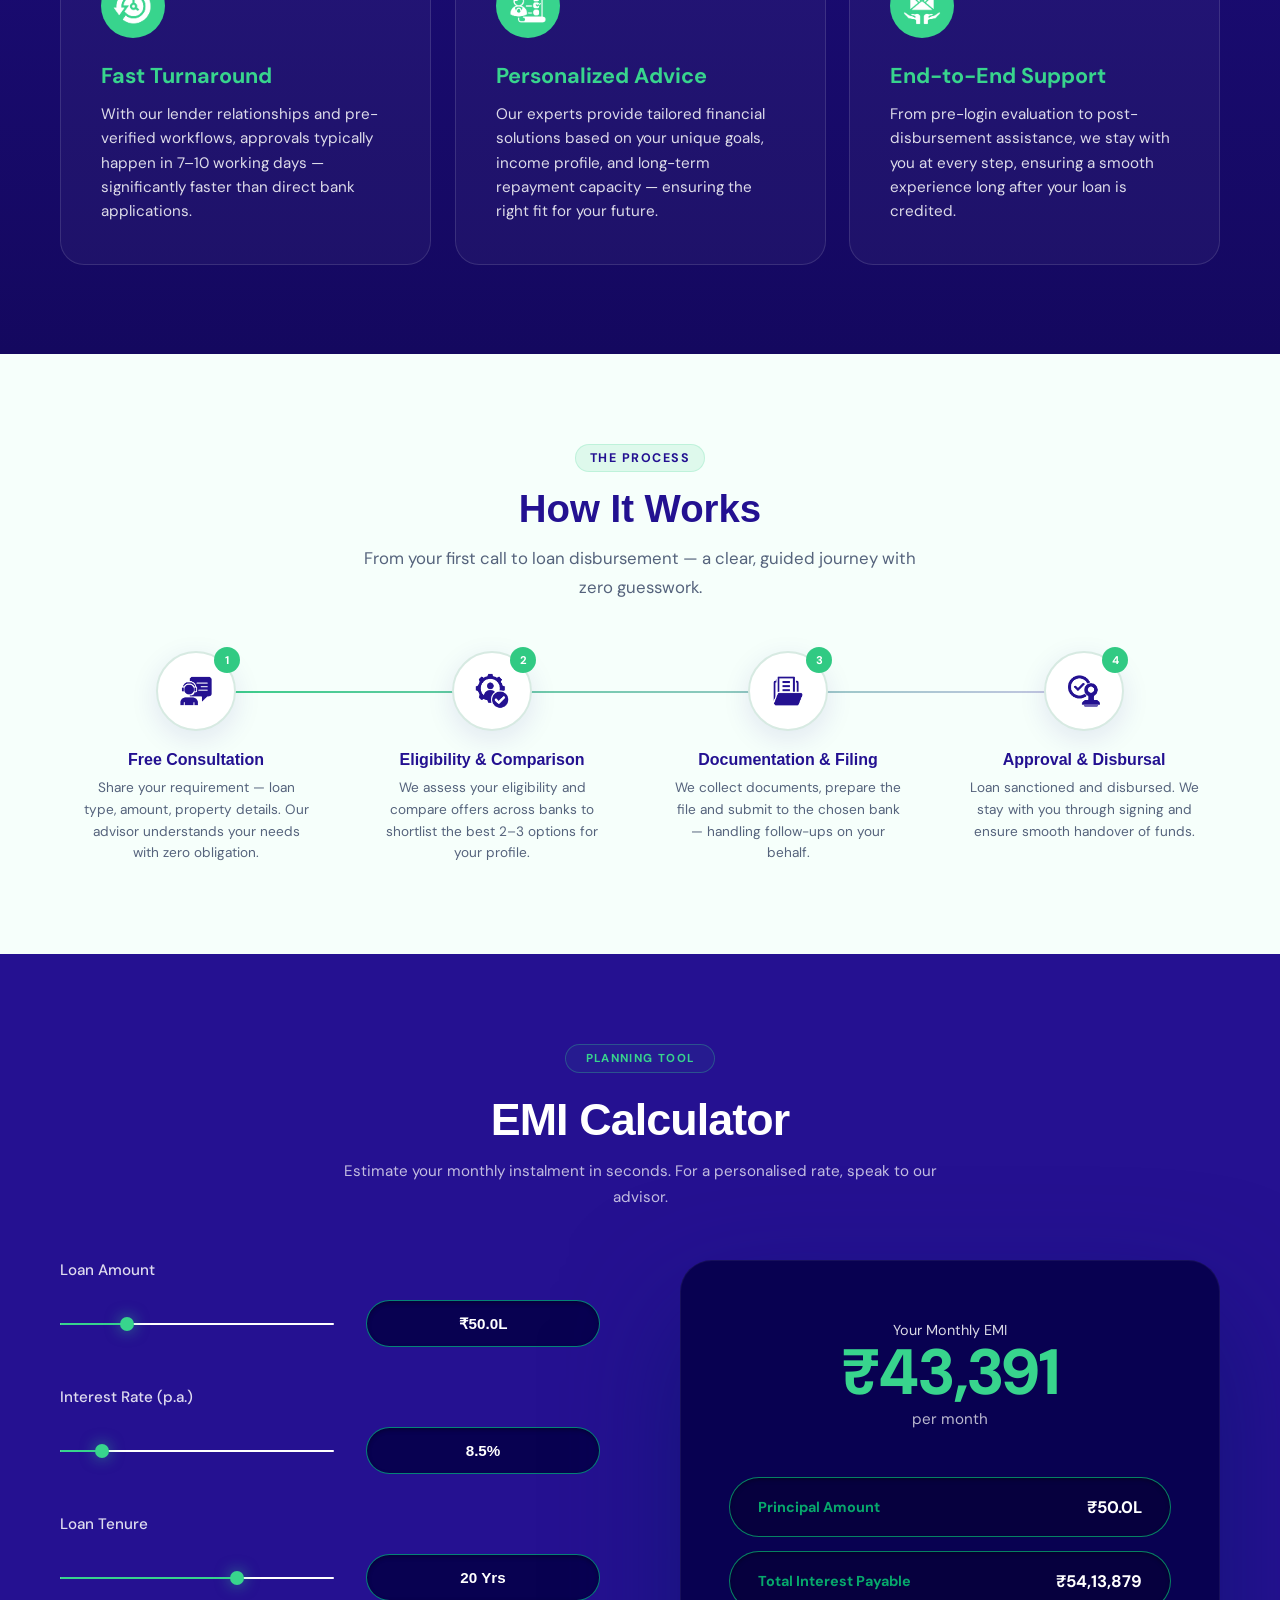
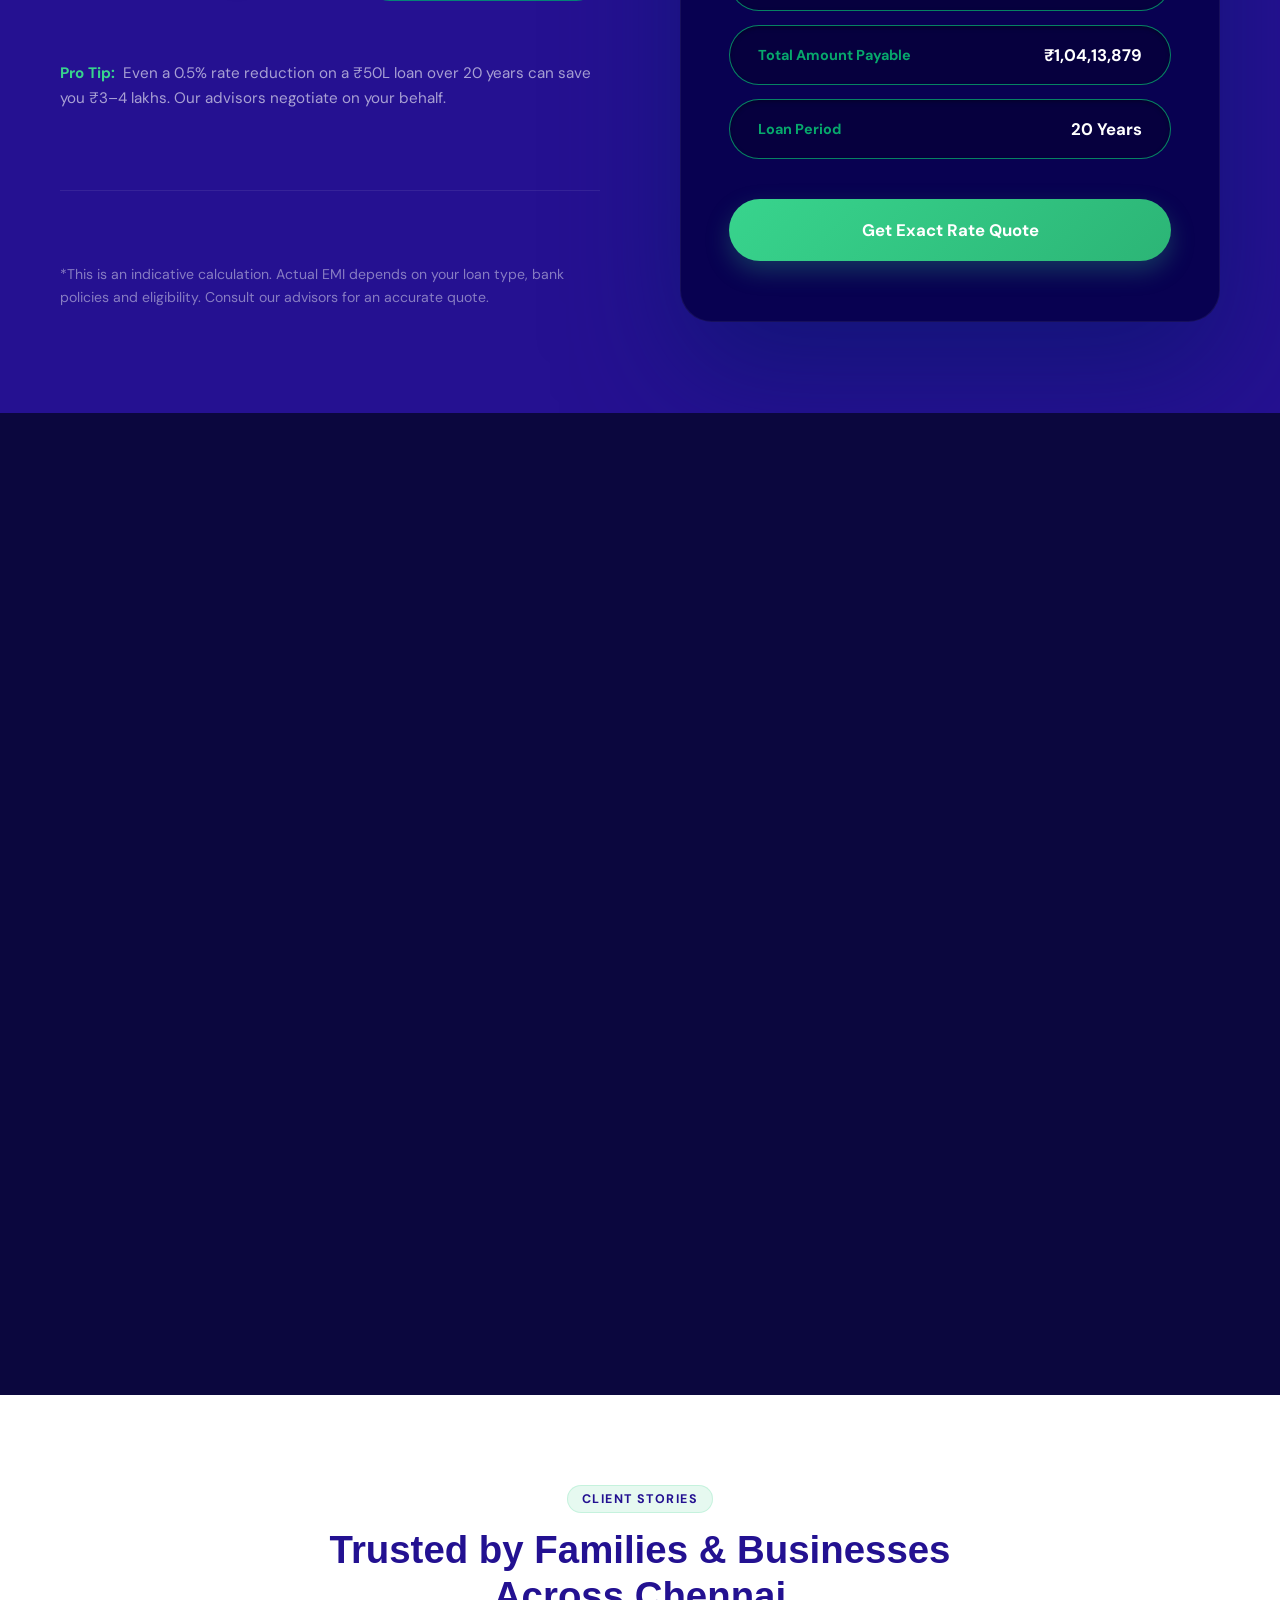
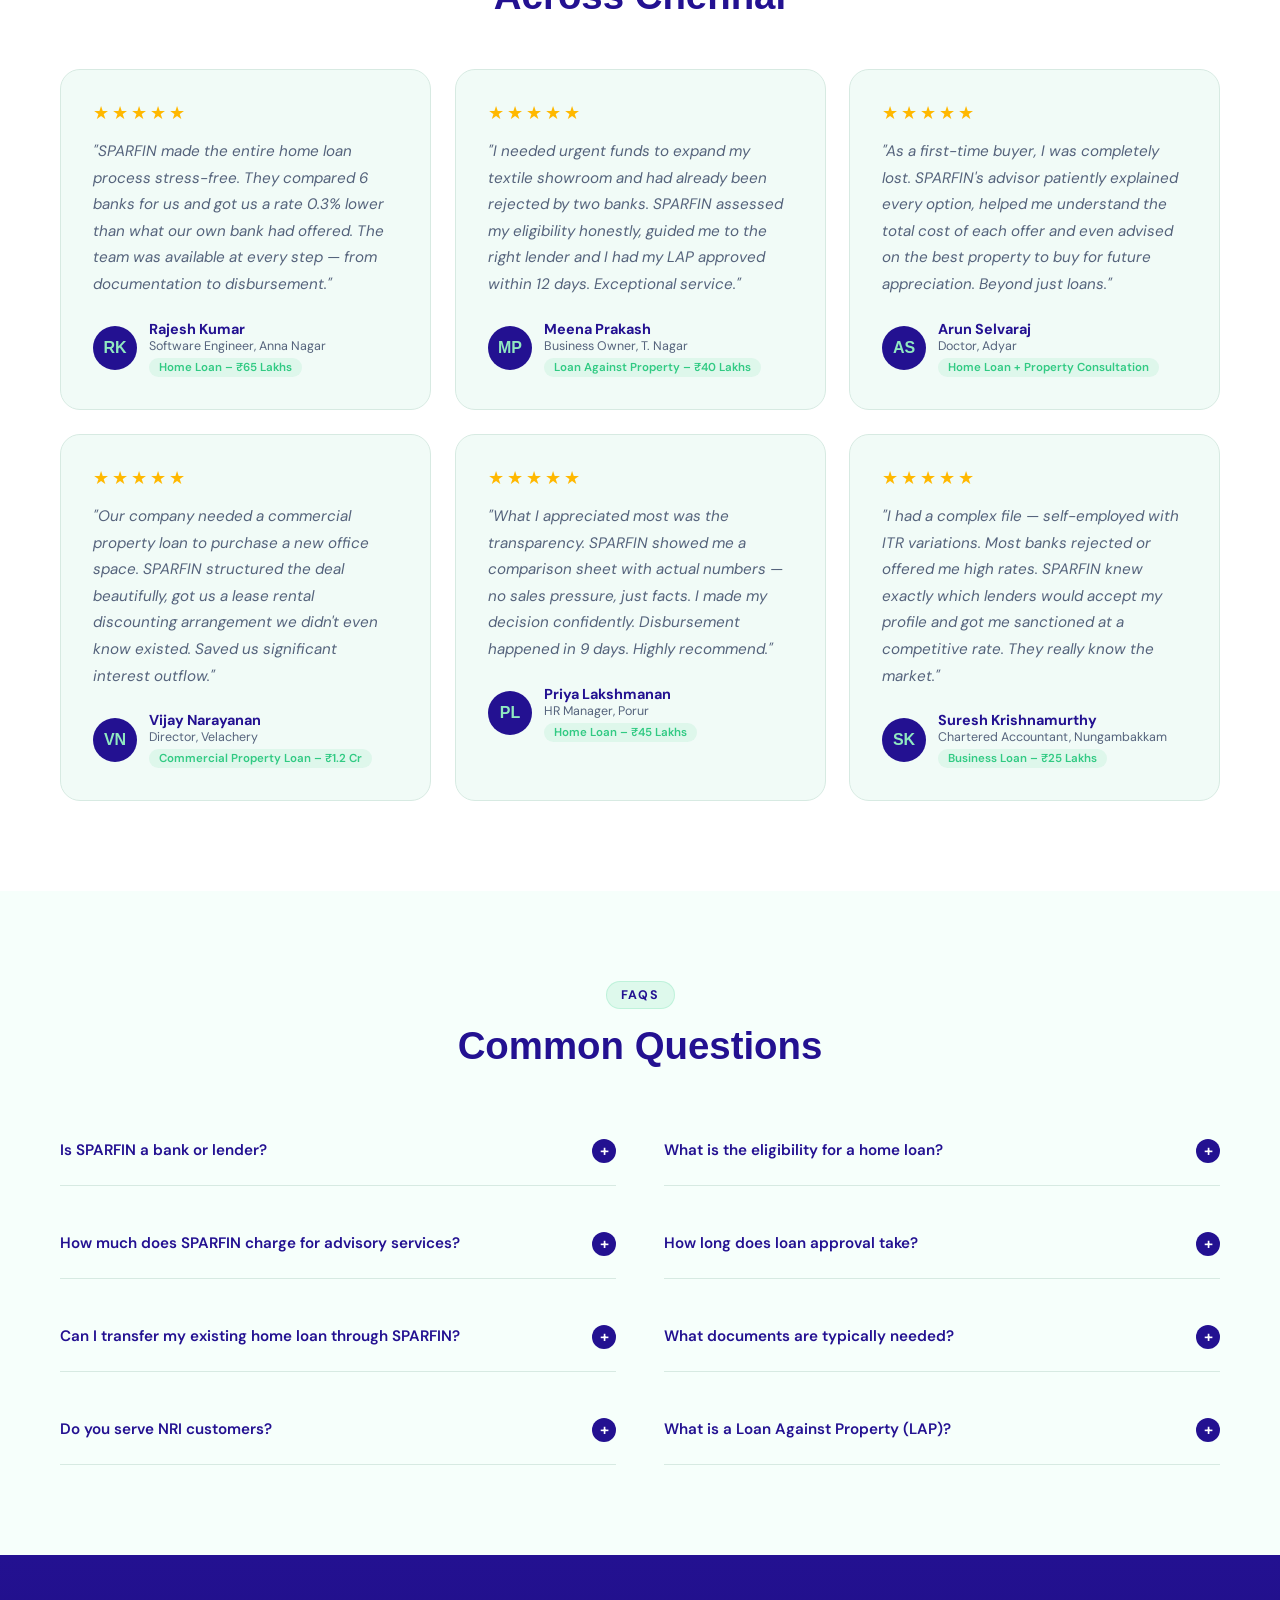
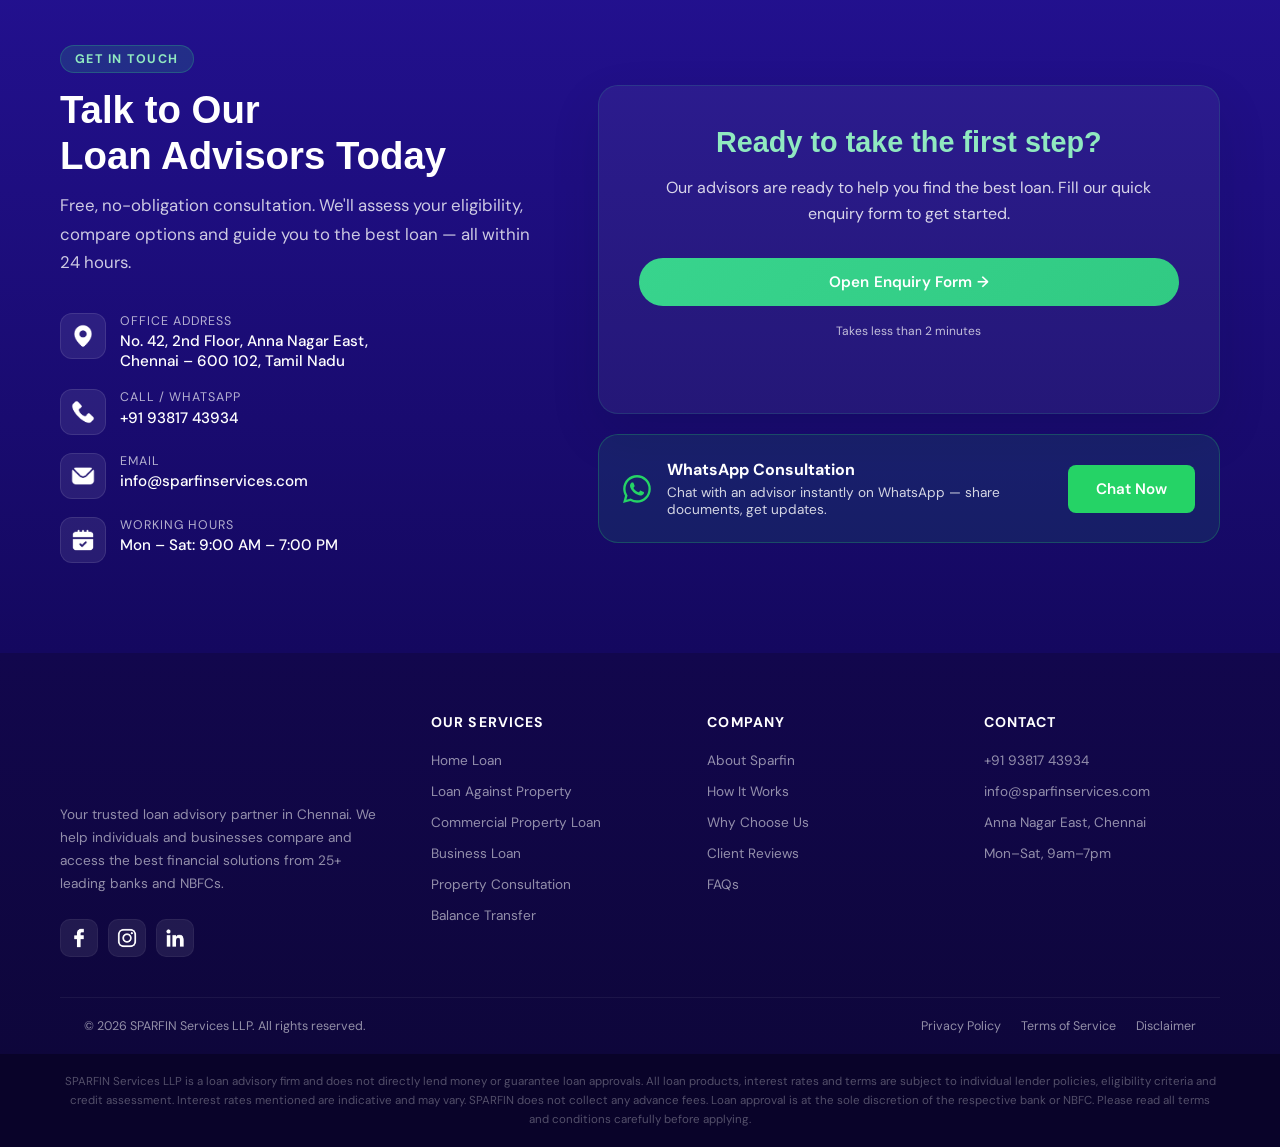
==== commit 04fcf06a: "feat: replace SVG quick action icons with user-provided PNG assets" ====
--- a/index.html
+++ b/index.html
@@ -816,18 +816,19 @@
     <!-- ═══ QUICK ACTIONS (DESKTOP) ════════════════════════ -->
     <div class="qa-floating-group">
         <a href="tel:+919381743934" class="qa-btn qa-btn-call" aria-label="Call Sparfin">
-            <svg viewBox="0 0 24 24" fill="none" stroke="currentColor" stroke-width="3" stroke-linecap="round" stroke-linejoin="round"><path d="M22 16.92v3a2 2 0 0 1-2.18 2 19.79 19.79 0 0 1-8.63-3.07A19.5 19.5 0 0 1 4.69 12 19.79 19.79 0 0 1 1.61 3.39 2 2 0 0 1 3.6 1.21h3a2 2 0 0 1 2 1.72c.127.96.36 1.903.7 2.81a2 2 0 0 1-.45 2.11L7.91 8.91a16 16 0 0 0 6 6l.91-.91a2 2 0 0 1 2.11-.45c.907.34 1.85.573 2.81.7A2 2 0 0 1 21.72 17l.2-.08z"/></svg>
+            <img src="images/call.png" alt="Call" style="width: 26px; height: 26px;">
             <span class="qa-tooltip">Call Now</span>
         </a>
         <a href="javascript:void(0)" class="qa-btn qa-btn-enquiry" onclick="openModal()" aria-label="Enquire Now">
-            <svg viewBox="0 0 24 24" fill="none" stroke="currentColor" stroke-width="3" stroke-linecap="round" stroke-linejoin="round"><path d="M11 4H4a2 2 0 0 0-2 2v14a2 2 0 0 0 2 2h14a2 2 0 0 0 2-2v-7"></path><path d="M18.5 2.5a2.121 2.121 0 0 1 3 3L12 15l-4 1 1-4 9.5-9.5z"></path></svg>
+            <img src="images/enquiry.png" alt="Enquire" style="width: 26px; height: 26px;">
             <span class="qa-tooltip">Enquire Now</span>
         </a>
         <a href="https://wa.me/919381743934?text=Hi SPARFIN, I'd like to discuss my loan requirement." class="qa-btn qa-btn-wa" target="_blank" aria-label="Chat on WhatsApp">
-            <svg viewBox="0 0 24 24" fill="currentColor"><path d="M17.472 14.382c-.297-.149-1.758-.867-2.03-.967-.273-.099-.471-.148-.67.15-.197.297-.767.966-.94 1.164-.173.199-.347.223-.644.075-.297-.15-1.255-.463-2.39-1.475-.883-.788-1.48-1.761-1.653-2.059-.173-.297-.018-.458.13-.606.134-.133.298-.347.446-.52.149-.174.198-.298.298-.497.099-.198.05-.371-.025-.52-.075-.149-.669-1.612-.916-2.207-.242-.579-.487-.5-.669-.51-.173-.008-.371-.01-.57-.01-.198 0-.52.074-.792.372-.272.297-1.04 1.016-1.04 2.479 0 1.462 1.065 2.875 1.213 3.074.149.198 2.096 3.2 5.077 4.487.709.306 1.262.489 1.694.625.712.227 1.36.195 1.871.118.571-.085 1.758-.719 2.006-1.413.248-.694.248-1.289.173-1.413-.074-.124-.272-.198-.57-.347m-5.421 7.403h-.004a9.87 9.87 0 01-5.031-1.378l-.361-.214-3.741.982.998-3.648-.235-.374a9.86 9.86 0 01-1.51-5.26c.001-5.45 4.436-9.884 9.888-9.884 2.64 0 5.122 1.03 6.988 2.898a9.825 9.825 0 012.893 6.994c-.003 5.45-4.437 9.884-9.885 9.884m8.413-18.297A11.815 11.815 0 0012.05 0C5.495 0 .16 5.335.157 11.892c0 2.096.547 4.142 1.588 5.945L.057 24l6.305-1.654a11.882 11.882 0 005.683 1.448h.005c6.554 0 11.89-5.335 11.893-11.893a11.821 11.821 0 00-3.48-8.413z"/></svg>
+            <img src="images/whatsapp.png" alt="WhatsApp" style="width: 28px; height: 28px;">
             <span class="qa-tooltip">Chat on WhatsApp</span>
         </a>
     </div>
+
 
 
 
@@ -1216,20 +1217,21 @@
     <!-- ═══ STICKY ACTION BAR (MOBILE) ═════════════════════ -->
     <div class="mobile-action-bar" id="mobileActionBar">
         <a href="tel:+919381743934" class="ma-item ma-item-call">
-            <svg class="ma-icon" viewBox="0 0 24 24" fill="none" stroke="currentColor" stroke-width="3" stroke-linecap="round" stroke-linejoin="round"><path d="M22 16.92v3a2 2 0 0 1-2.18 2 19.79 19.79 0 0 1-8.63-3.07A19.5 19.5 0 0 1 4.69 12 19.79 19.79 0 0 1 1.61 3.39 2 2 0 0 1 3.6 1.21h3a2 2 0 0 1 2 1.72c.127.96.36 1.903.7 2.81a2 2 0 0 1-.45 2.11L7.91 8.91a16 16 0 0 0 6 6l.91-.91a2 2 0 0 1 2.11-.45c.907.34 1.85.573 2.81.7A2 2 0 0 1 21.72 17l.2-.08z"/></svg>
+            <img src="images/call.png" alt="Call" class="ma-icon">
             <span>Call Now</span>
         </a>
         <a href="https://wa.me/919381743934?text=Hi SPARFIN, I'd like to discuss my loan requirement." class="ma-item ma-item-wa" target="_blank">
-            <svg class="ma-icon" viewBox="0 0 24 24" fill="currentColor"><path d="M17.472 14.382c-.297-.149-1.758-.867-2.03-.967-.273-.099-.471-.148-.67.15-.197.297-.767.966-.94 1.164-.173.199-.347.223-.644.075-.297-.15-1.255-.463-2.39-1.475-.883-.788-1.48-1.761-1.653-2.059-.173-.297-.018-.458.13-.606.134-.133.298-.347.446-.52.149-.174.198-.298.298-.497.099-.198.05-.371-.025-.52-.075-.149-.669-1.612-.916-2.207-.242-.579-.487-.5-.669-.51-.173-.008-.371-.01-.57-.01-.198 0-.52.074-.792.372-.272.297-1.04 1.016-1.04 2.479 0 1.462 1.065 2.875 1.213 3.074.149.198 2.096 3.2 5.077 4.487.709.306 1.262.489 1.694.625.712.227 1.36.195 1.871.118.571-.085 1.758-.719 2.006-1.413.248-.694.248-1.289.173-1.413-.074-.124-.272-.198-.57-.347m-5.421 7.403h-.004a9.87 9.87 0 01-5.031-1.378l-.361-.214-3.741.982.998-3.648-.235-.374a9.86 9.86 0 01-1.51-5.26c.001-5.45 4.436-9.884 9.888-9.884 2.64 0 5.122 1.03 6.988 2.898a9.825 9.825 0 012.893 6.994c-.003 5.45-4.437 9.884-9.885 9.884m8.413-18.297A11.815 11.815 0 0012.05 0C5.495 0 .16 5.335.157 11.892c0 2.096.547 4.142 1.588 5.945L.057 24l6.305-1.654a11.882 11.882 0 005.683 1.448h.005c6.554 0 11.89-5.335 11.893-11.893a11.821 11.821 0 00-3.48-8.413z"/></svg>
+            <img src="images/whatsapp.png" alt="WhatsApp" class="ma-icon">
             <span>WhatsApp</span>
         </a>
         <a href="javascript:void(0)" class="ma-item ma-item-enquire" onclick="openModal()">
-            <svg class="ma-icon" viewBox="0 0 24 24" fill="none" stroke="currentColor" stroke-width="3" stroke-linecap="round" stroke-linejoin="round"><path d="M11 4H4a2 2 0 0 0-2 2v14a2 2 0 0 0 2 2h14a2 2 0 0 0 2-2v-7"></path><path d="M18.5 2.5a2.121 2.121 0 0 1 3 3L12 15l-4 1 1-4 9.5-9.5z"></path></svg>
+            <img src="images/enquiry.png" alt="Enquire" class="ma-icon">
             <span>Enquire</span>
         </a>
     </div>
 
 
+
     <!-- Scripts -->
     <script src="assets/js/script.js"></script>
 
--- a/assets/css/style.css
+++ b/assets/css/style.css
@@ -817,7 +817,7 @@
     z-index: 1000;
     display: flex;
     flex-direction: column;
-    gap: 24px;
+    gap: 28px;
     align-items: flex-end;
 }
 
@@ -835,11 +835,10 @@
     cursor: pointer;
 }
 
-.qa-btn svg {
-    width: 24px;
-    height: 24px;
-    fill: #fff;
-}
+.qa-btn img {
+    object-fit: contain;
+}
+
 
 .qa-btn-call {
     background: #1A0C74;
@@ -928,6 +927,7 @@
     width: 24px;
     height: 24px;
     margin-bottom: 2px;
+    object-fit: contain;
 }
 
 .ma-item span {
@@ -938,13 +938,8 @@
     letter-spacing: 0.02em;
 }
 
-/* Specific icon colors in mobile bar should lead-eye */
-.ma-item-call .ma-icon { color: #1A0C74; }
-.ma-item-wa .ma-icon { color: #25D366; }
-.ma-item-enquire .ma-icon { color: #32B87D; }
-
-
 @media (max-width: 768px) {
+
     .qa-floating-group {
         display: none; /* Hide floating on mobile */
     }
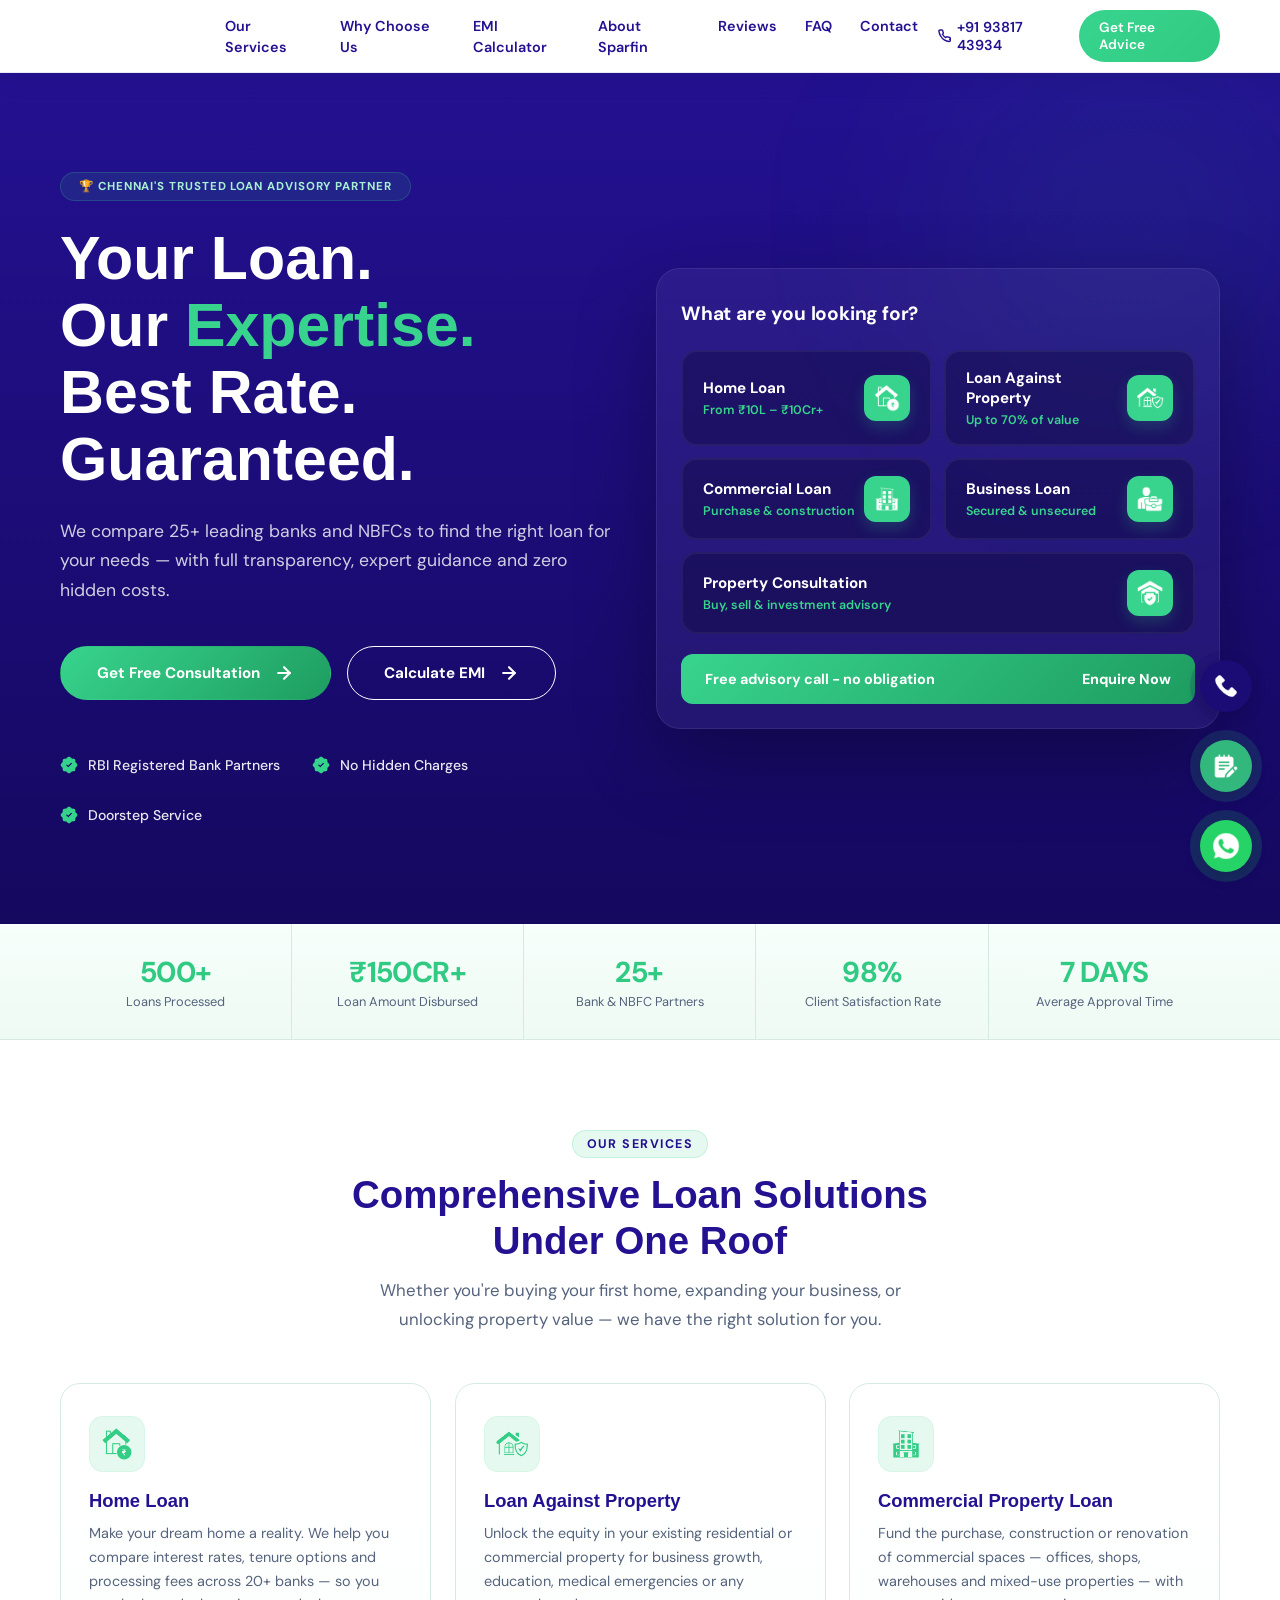
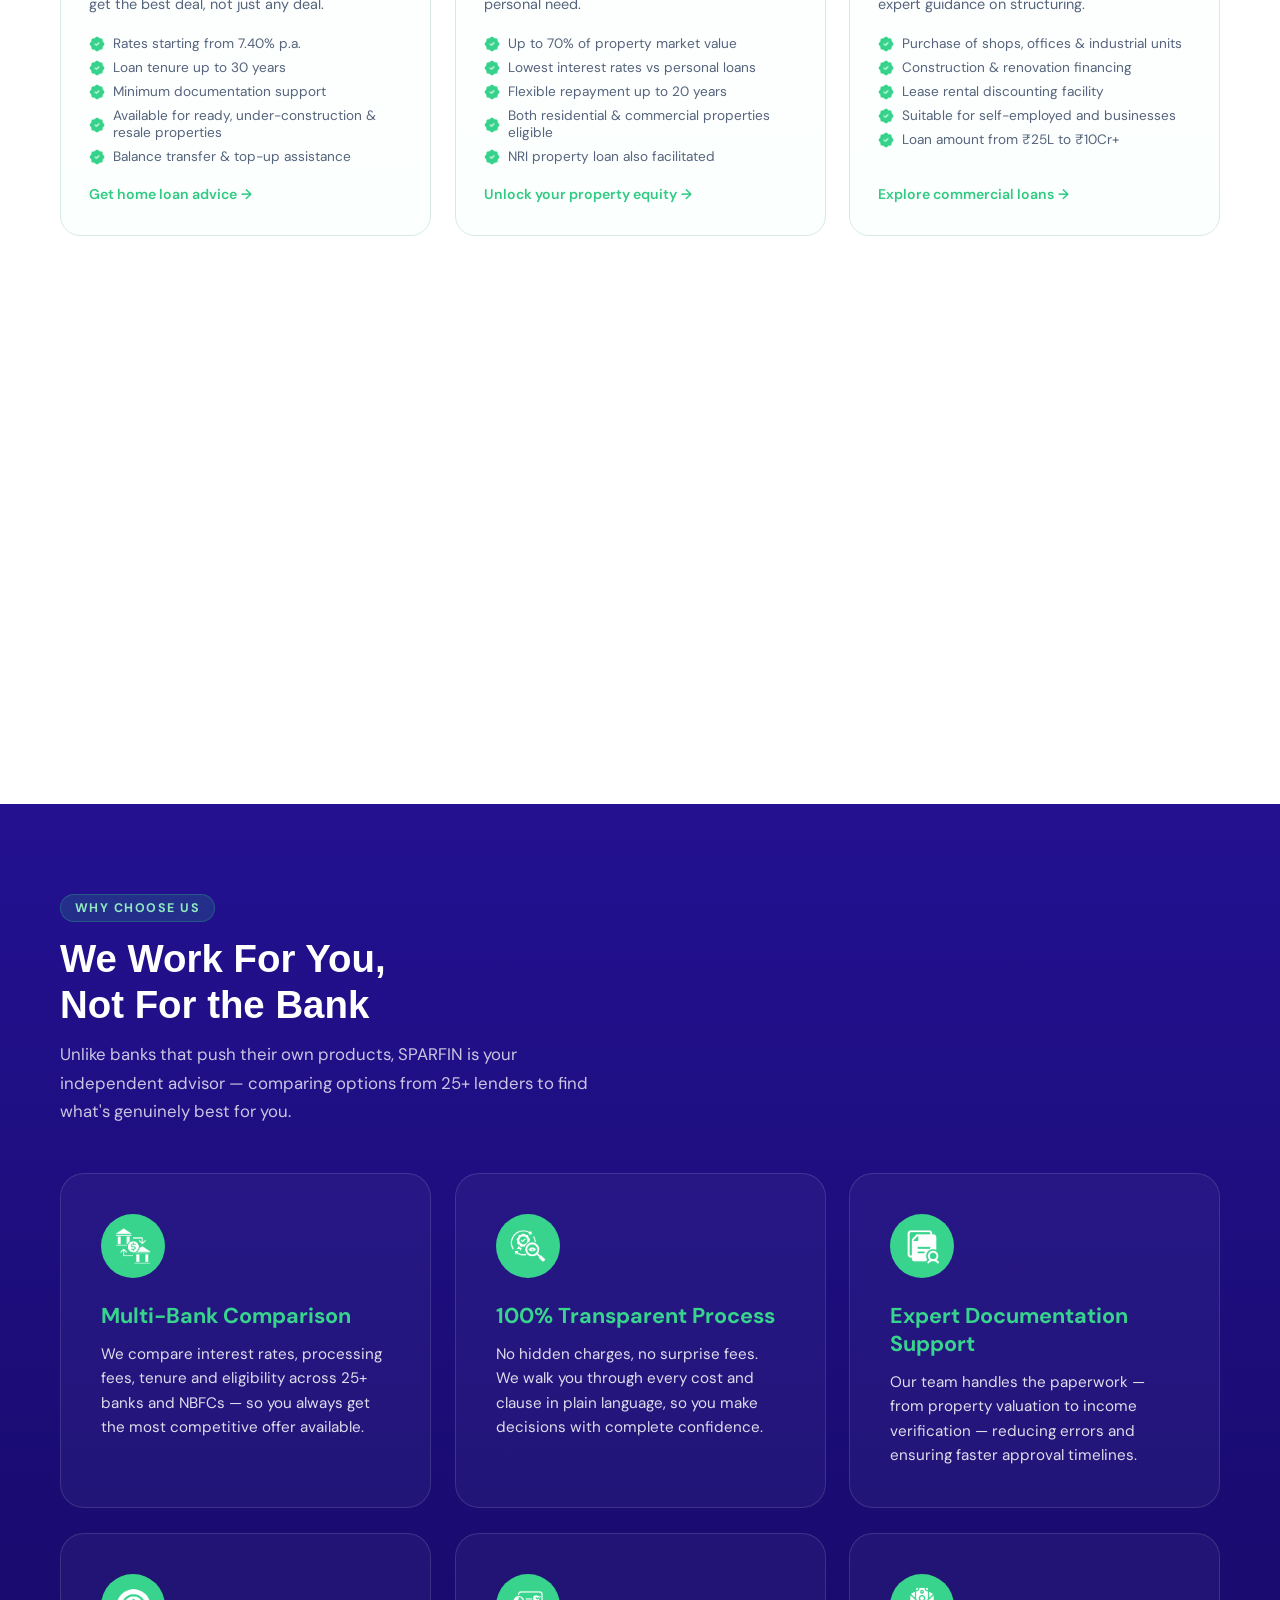
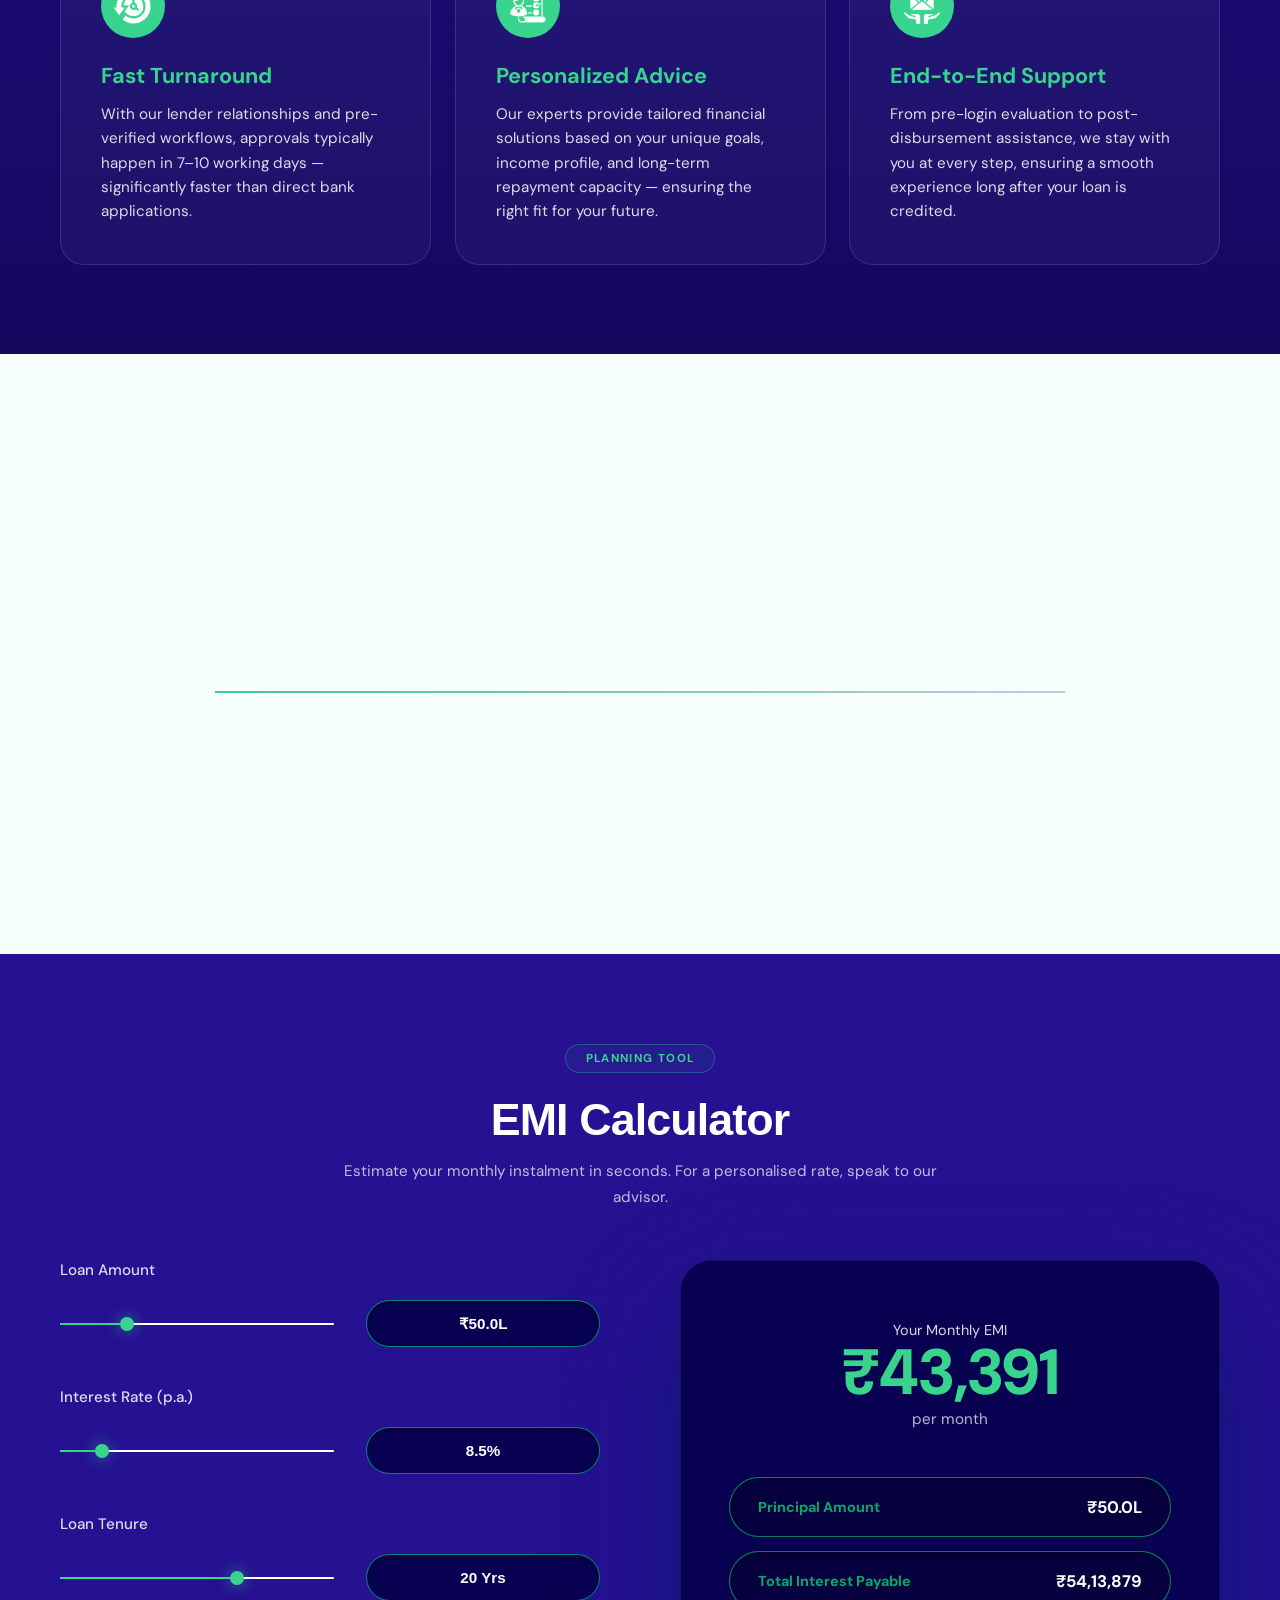
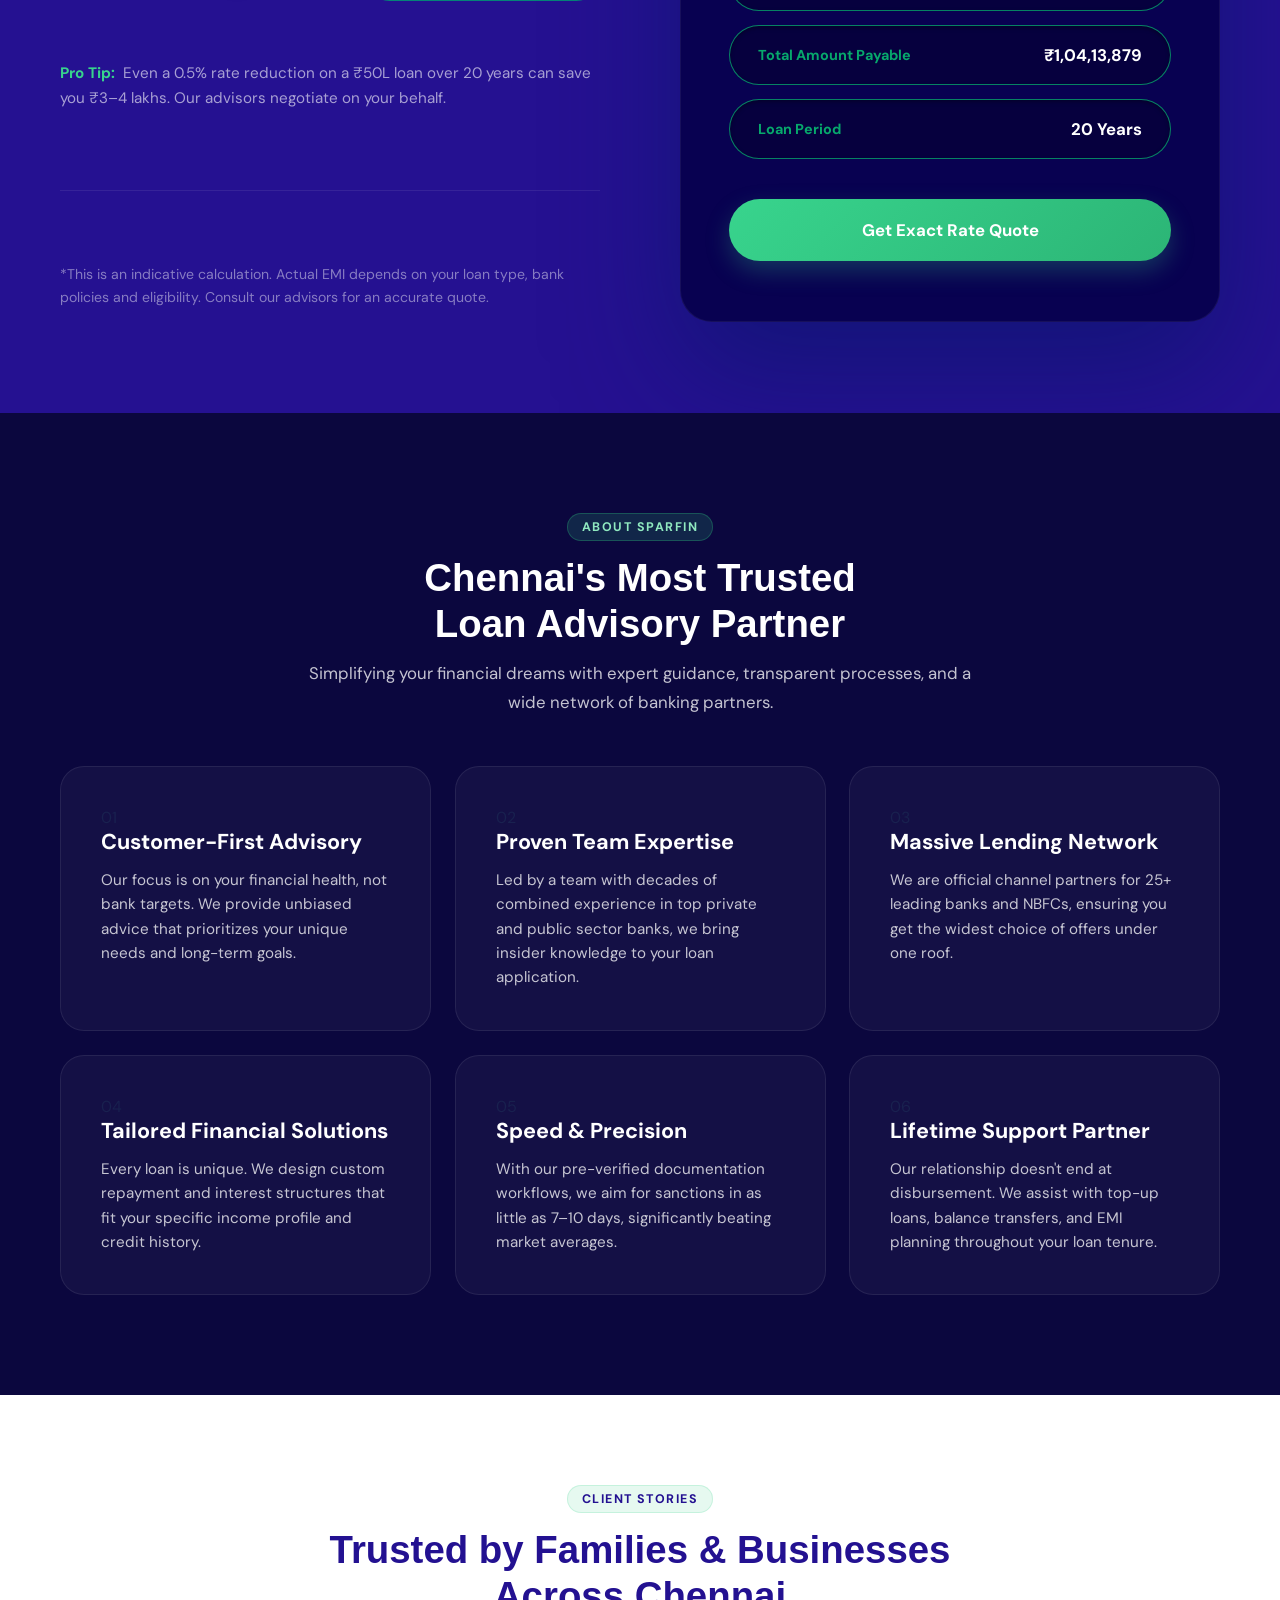
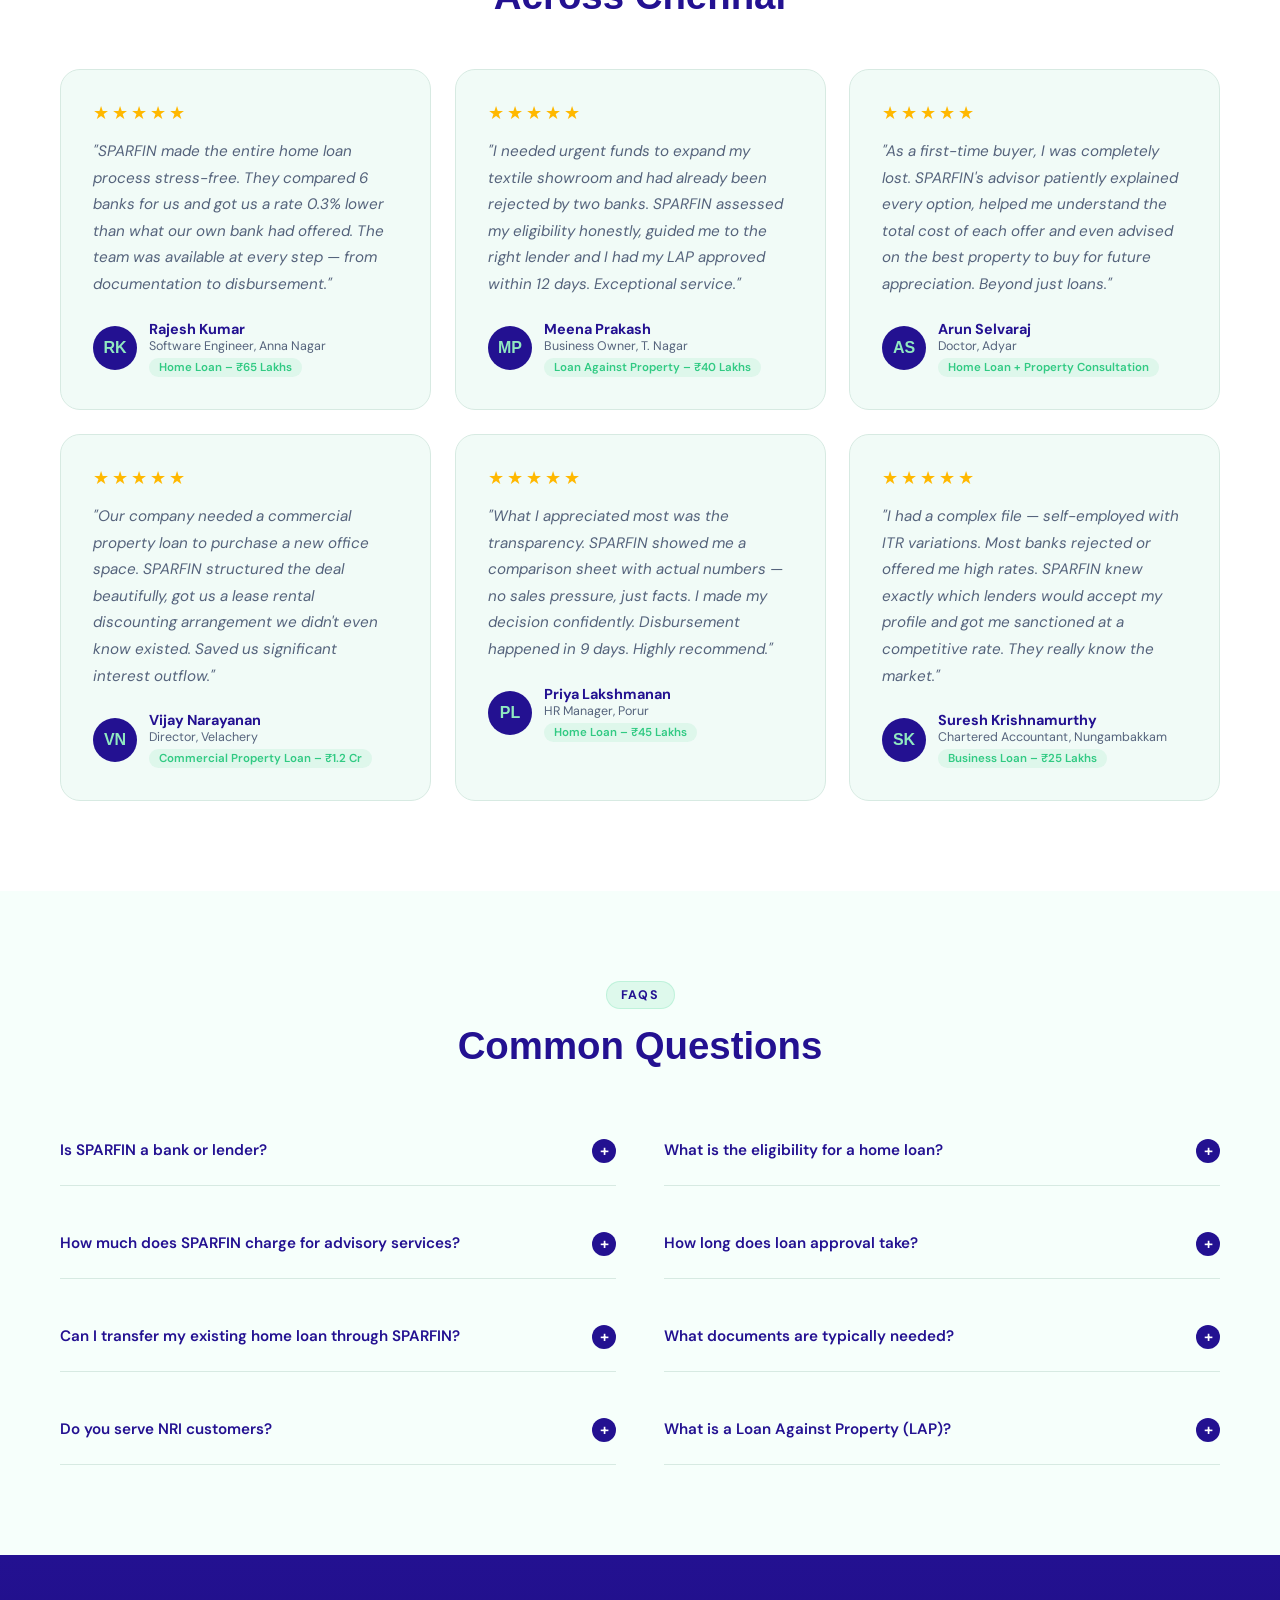
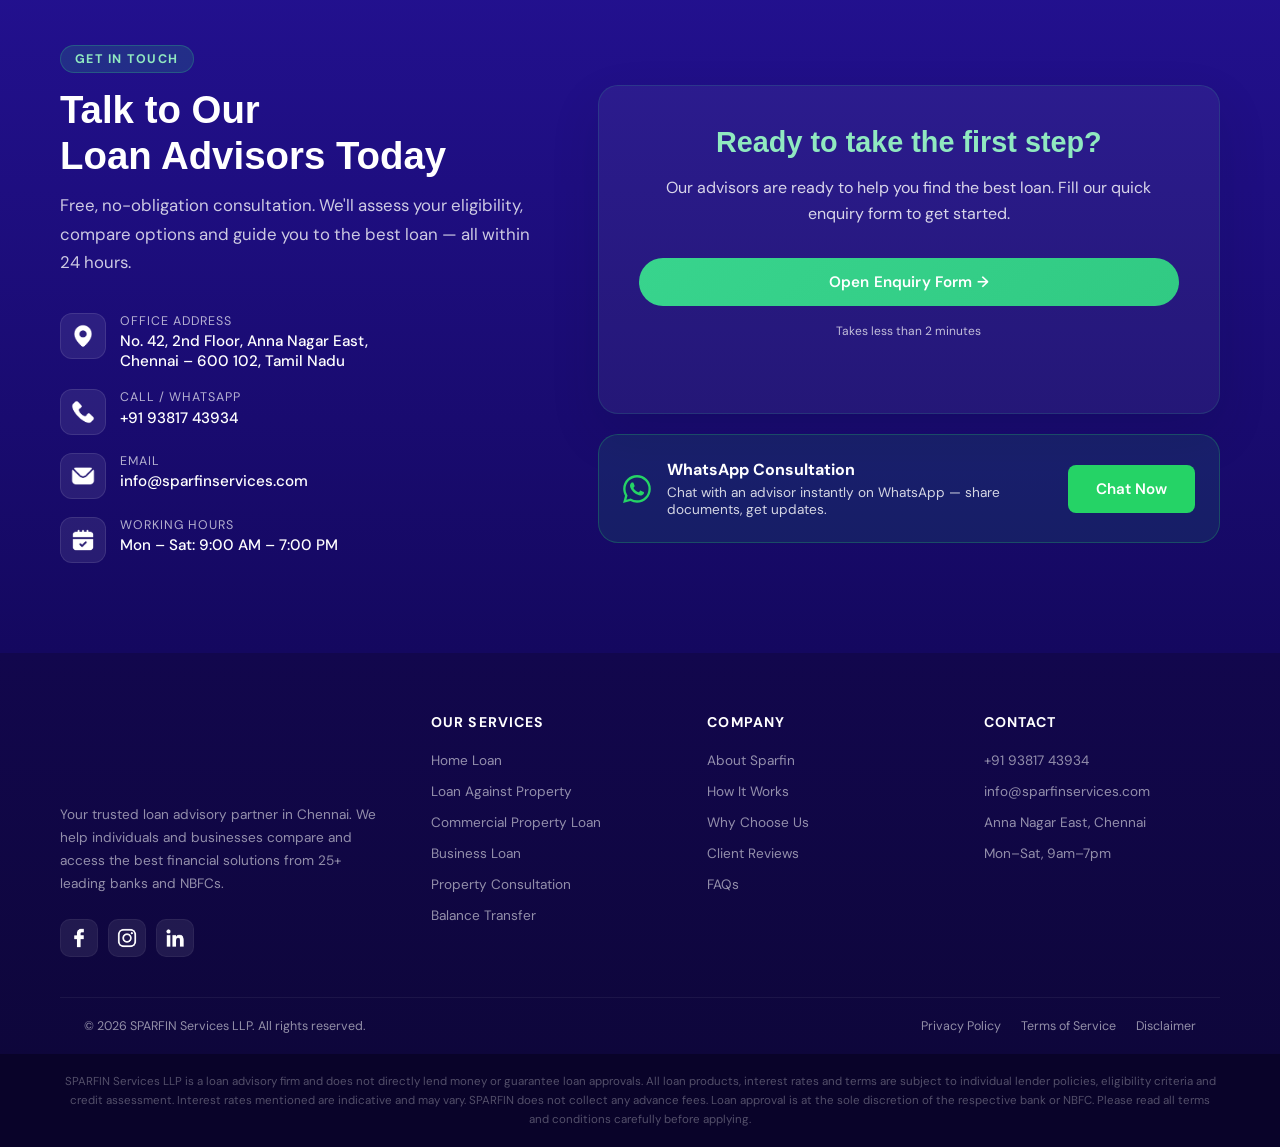
==== commit 605c5e9e: "style: increase mobile padding by 10px for better readability and edge spacing" ====
--- a/index.html
+++ b/index.html
@@ -1217,15 +1217,15 @@
     <!-- ═══ STICKY ACTION BAR (MOBILE) ═════════════════════ -->
     <div class="mobile-action-bar" id="mobileActionBar">
         <a href="tel:+919381743934" class="ma-item ma-item-call">
-            <img src="images/call.png" alt="Call" class="ma-icon">
+            <img src="images/callmobile.png" alt="Call" class="ma-icon">
             <span>Call Now</span>
         </a>
         <a href="https://wa.me/919381743934?text=Hi SPARFIN, I'd like to discuss my loan requirement." class="ma-item ma-item-wa" target="_blank">
-            <img src="images/whatsapp.png" alt="WhatsApp" class="ma-icon">
+            <img src="images/whatsappmobile.png" alt="WhatsApp" class="ma-icon">
             <span>WhatsApp</span>
         </a>
         <a href="javascript:void(0)" class="ma-item ma-item-enquire" onclick="openModal()">
-            <img src="images/enquiry.png" alt="Enquire" class="ma-icon">
+            <img src="images/enquiremobile.png" alt="Enquire" class="ma-icon">
             <span>Enquire</span>
         </a>
     </div>
--- a/assets/css/style.css
+++ b/assets/css/style.css
@@ -989,10 +989,10 @@
 
 @media (max-width: 768px) {
   .grid-2, .calc-body, .contact-grid, .faq-grid { grid-template-columns: 1fr; }
-  .container { padding: 0 12px; }
+  .container { padding: 0 22px; }
   .nav-links, .nav-cta { display: none; }
   .hamburger { display: flex; }
-  .nav-inner { height: 72px; padding: 0 10px; }
+  .nav-inner { height: 72px; padding: 0 22px; }
   .logo-badge { width: 120px; height: 80px; }
   .hero-title { font-size: 2.2rem; }
   .hero-sub { font-size: 1rem; }
@@ -1014,7 +1014,7 @@
   .form-title { font-size: 1.25rem; }
   
   .footer-top { grid-template-columns: 1fr; gap: 32px; }
-  .footer-bottom { flex-direction: column; text-align: center; gap: 16px; padding: 20px 10px; }
+  .footer-bottom { flex-direction: column; text-align: center; gap: 16px; padding: 20px 22px; }
   .footer-links { justify-content: center; flex-wrap: wrap; }
   
   .footer-accordion h4 { display: flex; justify-content: space-between; align-items: center; cursor: pointer; padding: 12px 0; border-bottom: 1px solid rgba(255,255,255,0.06); margin-bottom: 0; }
@@ -1057,7 +1057,7 @@
 @keyframes fadeIn { from { opacity: 0; } to { opacity: 1; } }
 
 .modal-content { 
-  background: #fff; border-radius: 0; max-width: 600px; width: 100%; position: relative; max-height: 90vh; overflow-y: auto; box-shadow: 0 40px 100px -20px rgba(0,0,0,0.7); border: none; 
+  background: #fff; border-radius: 20px; max-width: 600px; width: 100%; position: relative; max-height: 90vh; overflow-y: auto; box-shadow: 0 40px 100px -20px rgba(0,0,0,0.7); border: none; 
 }
 /* Thinner rounded green scrollbar for lead modal */
 .modal-content::-webkit-scrollbar { width: 6px; }
@@ -1147,7 +1147,7 @@
 
 .pp-modal {
   background: #fff;
-  border-radius: 0;
+  border-radius: 20px;
   width: 100%;
   max-height: 90vh;
   overflow-y: auto;
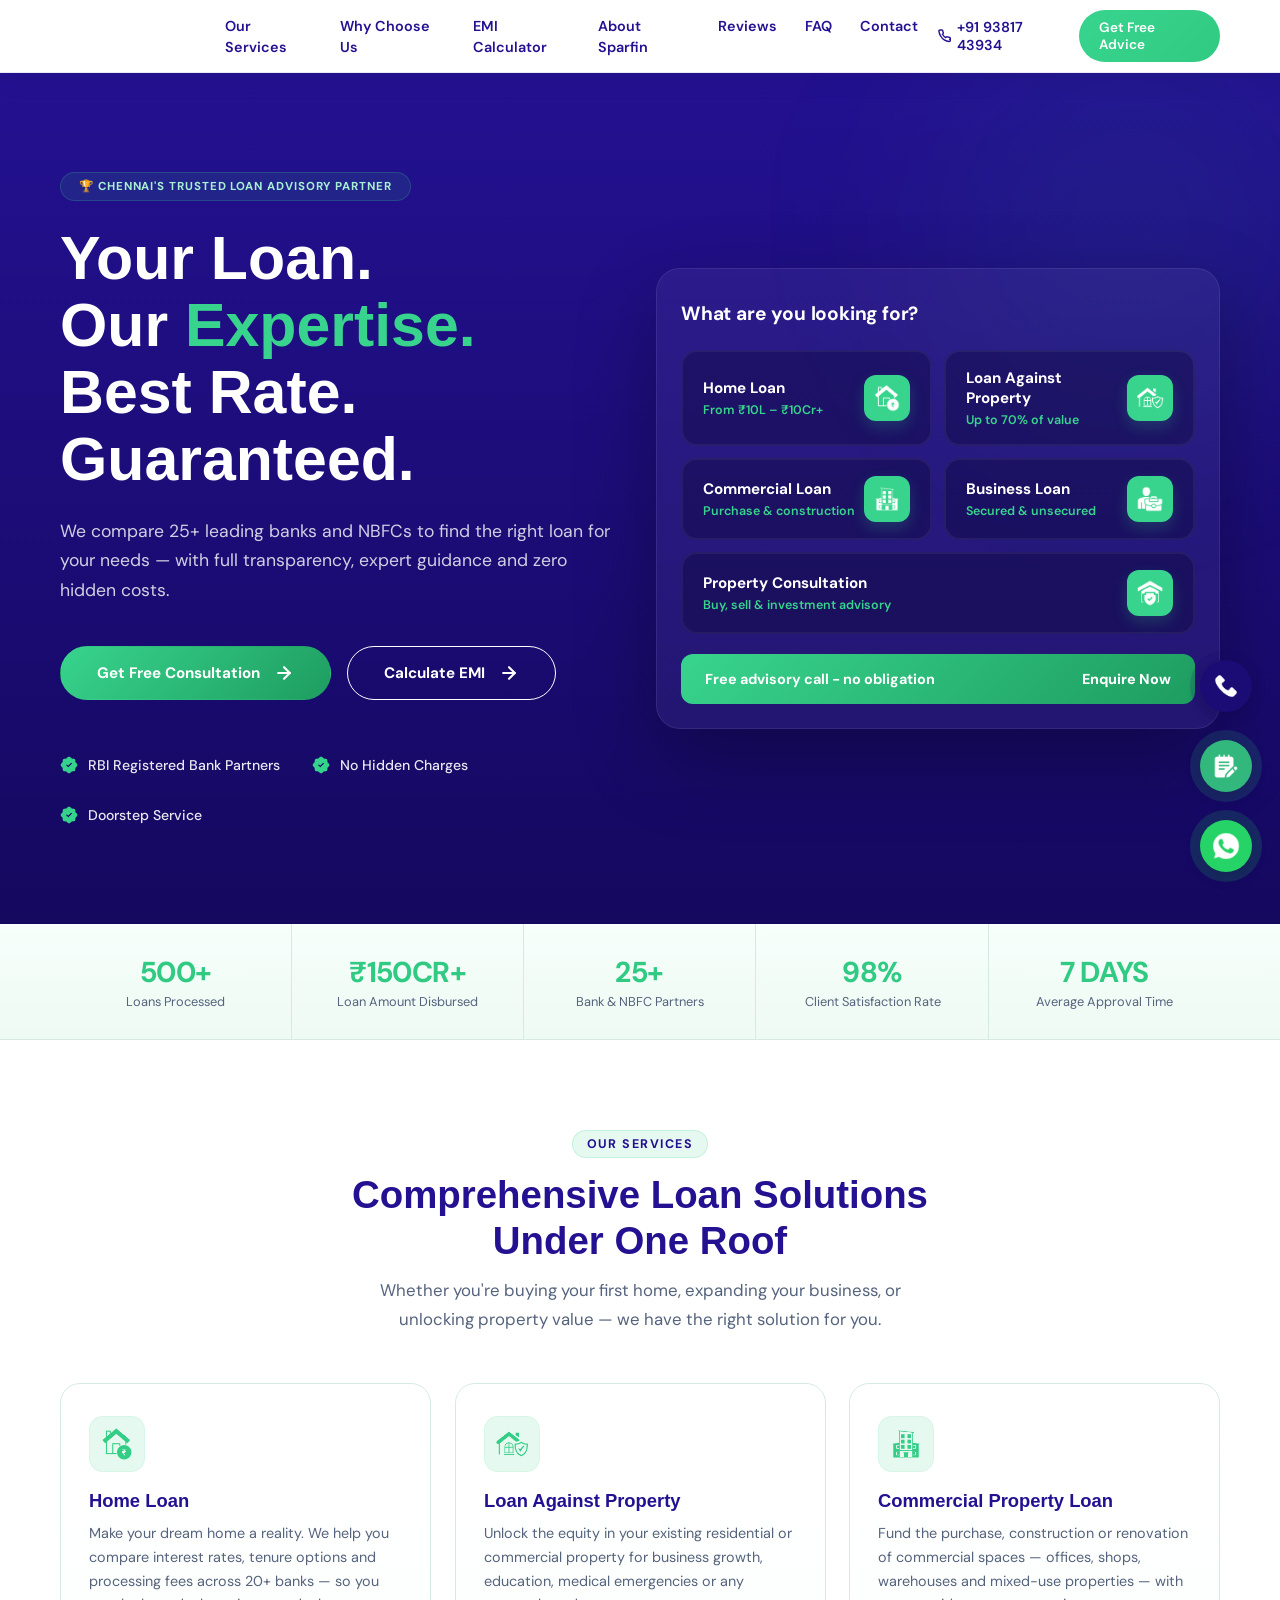
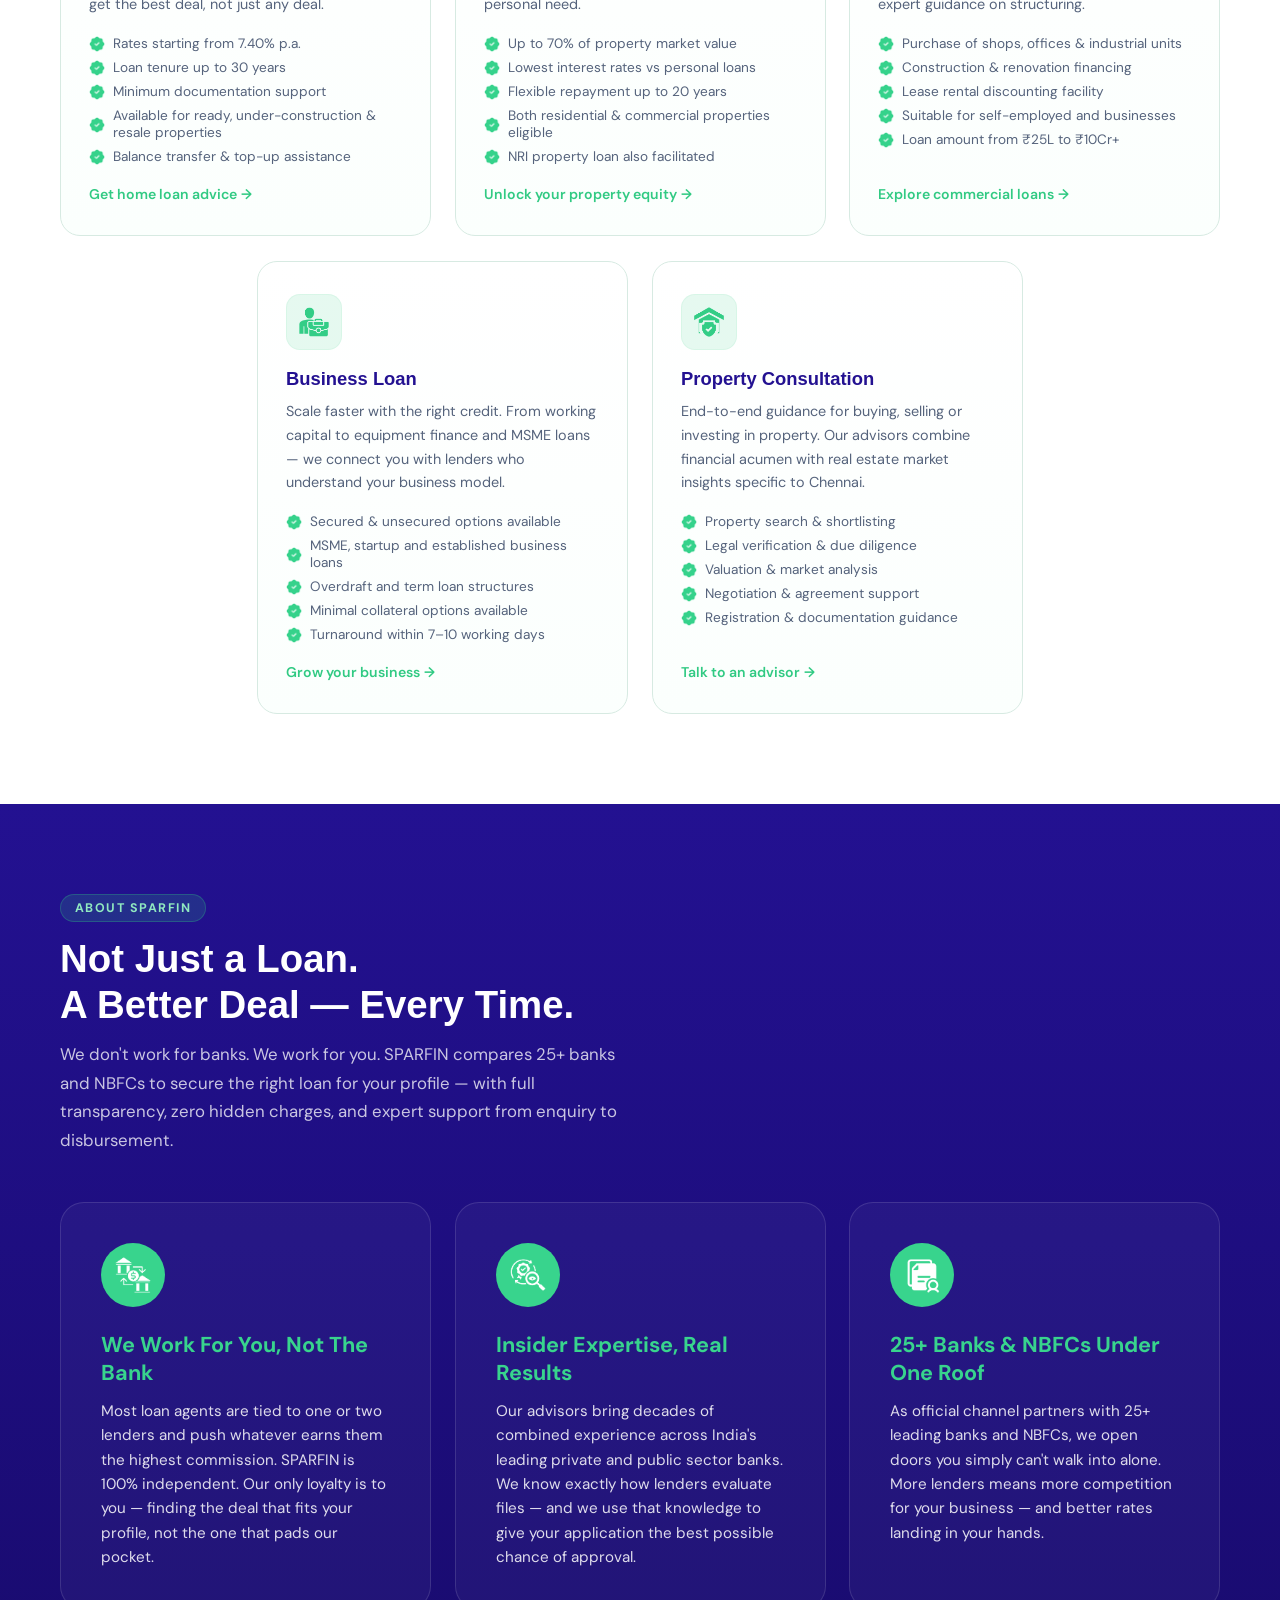
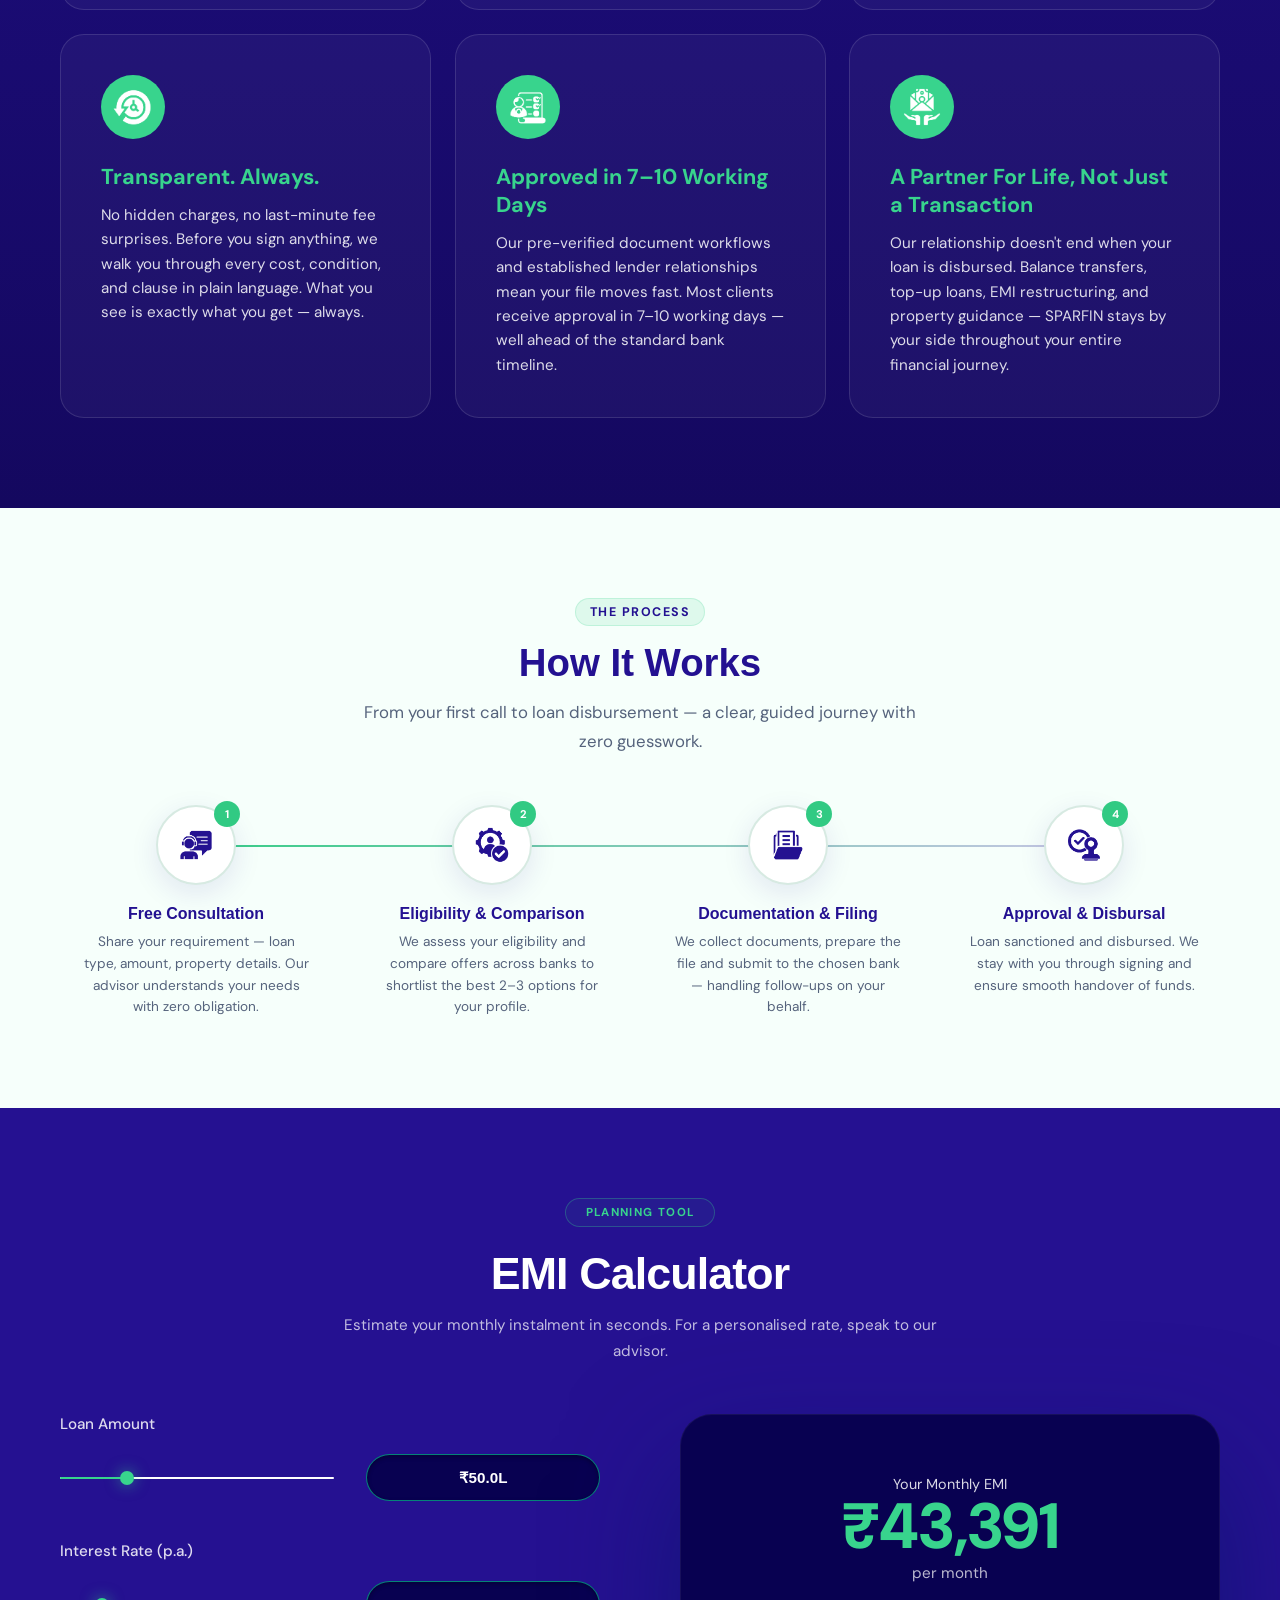
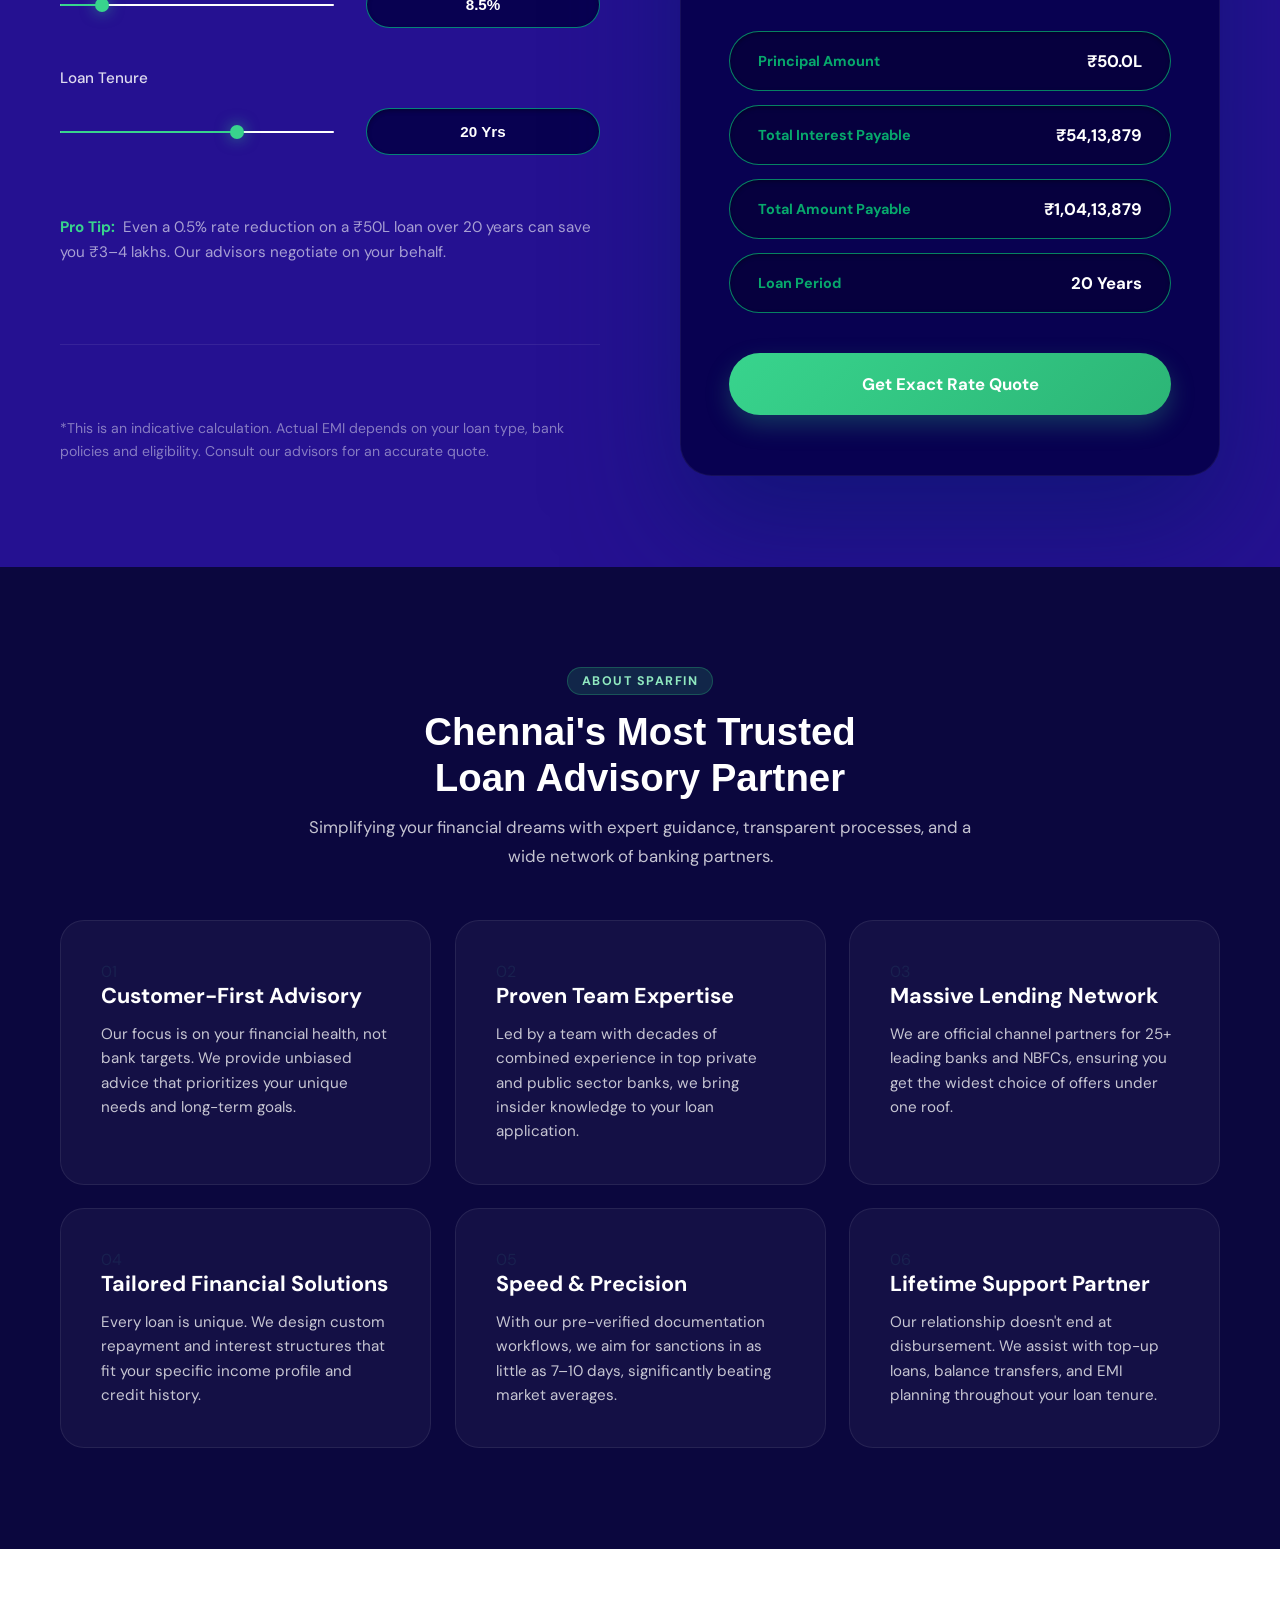
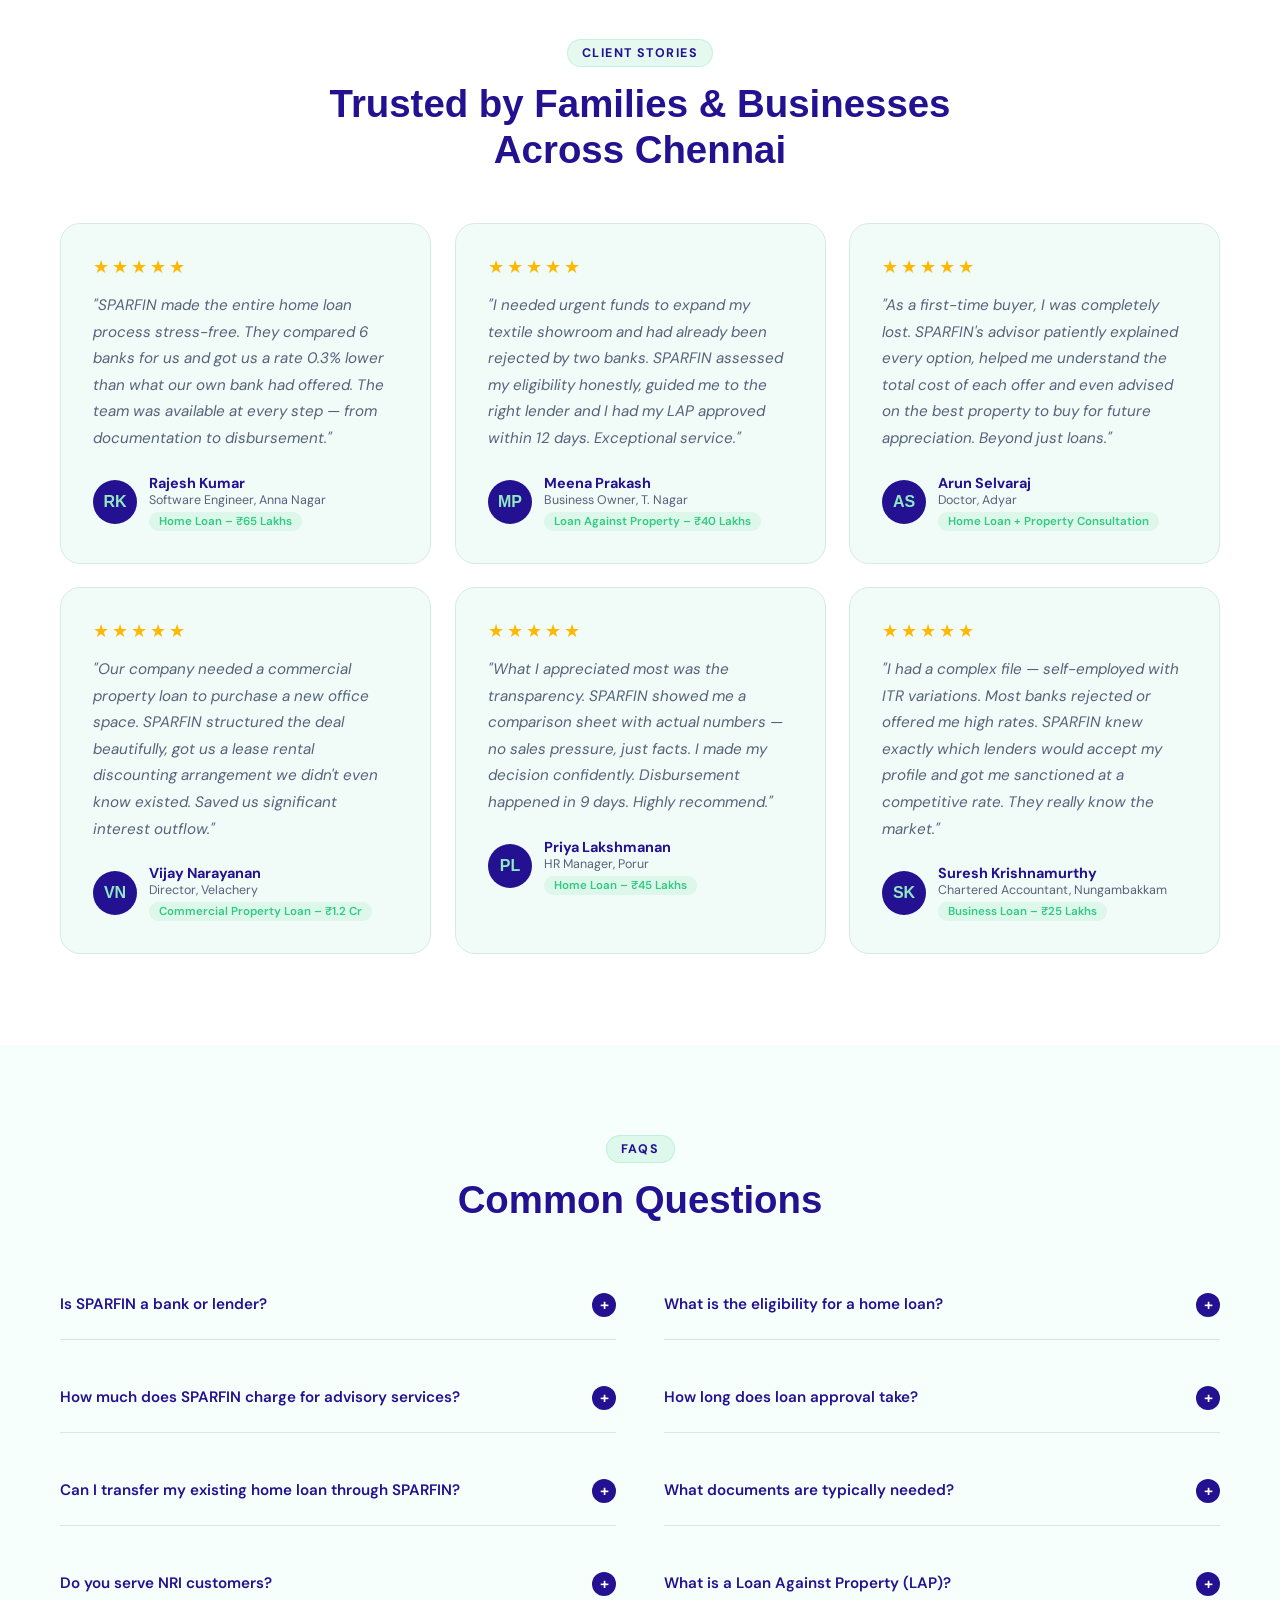
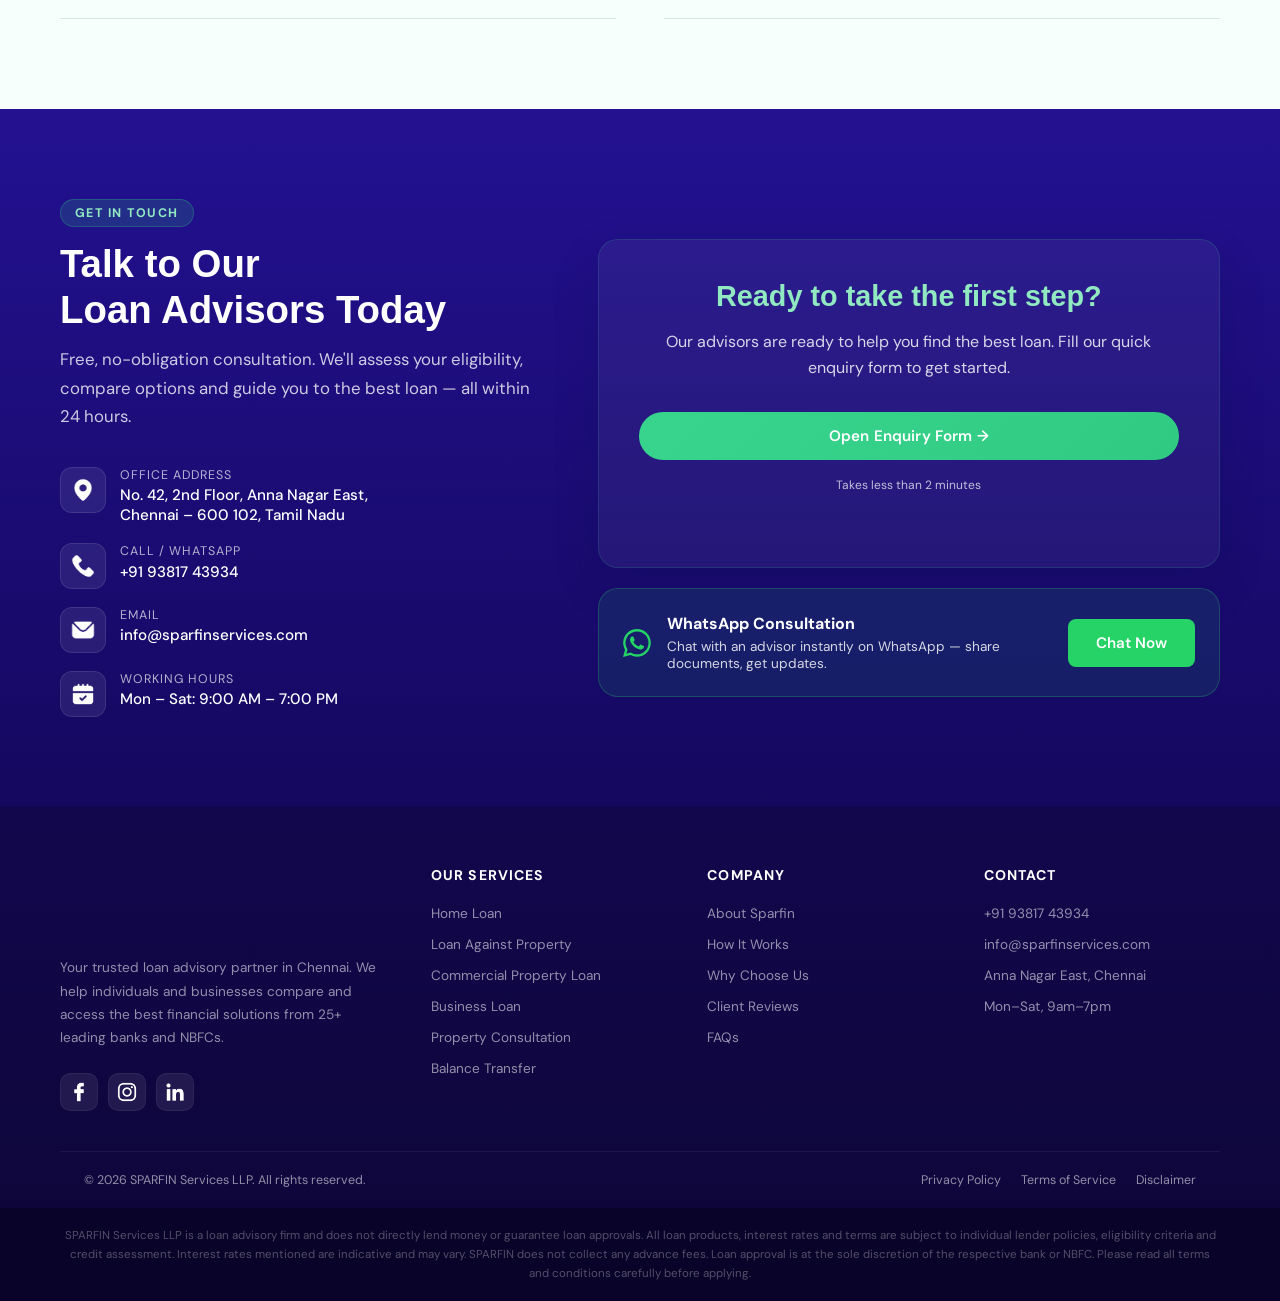
==== commit 1d56bb9a: "content: update Why Us section with finalized About Us copy" ====
--- a/index.html
+++ b/index.html
@@ -284,56 +284,56 @@
         </div>
     </section>
 
-    <!-- ═══ WHY SPARFIN ═══════════════════════════════════════ -->
+    <!-- ═══ ABOUT SPARFIN ═══════════════════════════════════════ -->
     <section id="why">
         <div class="container">
             <div style="max-width:560px;" class="reveal reveal-left">
-                <div class="section-tag">Why Choose Us</div>
-                <h2 class="section-title">We Work For You,<br>Not For the Bank</h2>
-                <p class="section-sub">Unlike banks that push their own products, SPARFIN is your independent advisor — comparing options from 25+ lenders to find what's genuinely best for you.</p>
+                <div class="section-tag">ABOUT SPARFIN</div>
+                <h2 class="section-title">Not Just a Loan.<br>A Better Deal &mdash; Every Time.</h2>
+                <p class="section-sub">We don't work for banks. We work for you. SPARFIN compares 25+ banks and NBFCs to secure the right loan for your profile &mdash; with full transparency, zero hidden charges, and expert support from enquiry to disbursement.</p>
             </div>
             <div class="why-grid">
                 <div class="why-card reveal reveal-up reveal-delay-1">
                     <div class="why-icon-box">
-                        <img src="images/wicon1.png" alt="Multi-Bank Comparison">
-                    </div>
-                    <h3>Multi-Bank Comparison</h3>
-                    <p>We compare interest rates, processing fees, tenure and eligibility across 25+ banks and NBFCs — so you always get the most competitive offer available.</p>
+                        <img src="images/wicon1.png" alt="We Work For You, Not The Bank">
+                    </div>
+                    <h3>We Work For You, Not The Bank</h3>
+                    <p>Most loan agents are tied to one or two lenders and push whatever earns them the highest commission. SPARFIN is 100% independent. Our only loyalty is to you &mdash; finding the deal that fits your profile, not the one that pads our pocket.</p>
                 </div>
                 <div class="why-card reveal reveal-up reveal-delay-2">
                     <div class="why-icon-box">
-                        <img src="images/wicon2.png" alt="100% Transparent Process">
-                    </div>
-                    <h3>100% Transparent Process</h3>
-                    <p>No hidden charges, no surprise fees. We walk you through every cost and clause in plain language, so you make decisions with complete confidence.</p>
+                        <img src="images/wicon2.png" alt="Insider Expertise, Real Results">
+                    </div>
+                    <h3>Insider Expertise, Real Results</h3>
+                    <p>Our advisors bring decades of combined experience across India's leading private and public sector banks. We know exactly how lenders evaluate files &mdash; and we use that knowledge to give your application the best possible chance of approval.</p>
                 </div>
                 <div class="why-card reveal reveal-up">
                     <div class="why-icon-box">
-                        <img src="images/wicon3.png" alt="Expert Documentation Support">
-                    </div>
-                    <h3>Expert Documentation Support</h3>
-                    <p>Our team handles the paperwork — from property valuation to income verification — reducing errors and ensuring faster approval timelines.</p>
+                        <img src="images/wicon3.png" alt="25+ Banks & NBFCs Under One Roof">
+                    </div>
+                    <h3>25+ Banks &amp; NBFCs Under One Roof</h3>
+                    <p>As official channel partners with 25+ leading banks and NBFCs, we open doors you simply can't walk into alone. More lenders means more competition for your business &mdash; and better rates landing in your hands.</p>
                 </div>
                 <div class="why-card reveal reveal-up">
                     <div class="why-icon-box">
-                        <img src="images/wicon4.png" alt="Fast Turnaround">
-                    </div>
-                    <h3>Fast Turnaround</h3>
-                    <p>With our lender relationships and pre-verified workflows, approvals typically happen in 7–10 working days — significantly faster than direct bank applications.</p>
+                        <img src="images/wicon4.png" alt="Transparent. Always.">
+                    </div>
+                    <h3>Transparent. Always.</h3>
+                    <p>No hidden charges, no last-minute fee surprises. Before you sign anything, we walk you through every cost, condition, and clause in plain language. What you see is exactly what you get &mdash; always.</p>
                 </div>
                 <div class="why-card reveal reveal-up">
                     <div class="why-icon-box">
-                        <img src="images/wicon5.png" alt="Personalized Advice">
-                    </div>
-                    <h3>Personalized Advice</h3>
-                    <p>Our experts provide tailored financial solutions based on your unique goals, income profile, and long-term repayment capacity — ensuring the right fit for your future.</p>
+                        <img src="images/wicon5.png" alt="Approved in 7–10 Working Days">
+                    </div>
+                    <h3>Approved in 7–10 Working Days</h3>
+                    <p>Our pre-verified document workflows and established lender relationships mean your file moves fast. Most clients receive approval in 7–10 working days &mdash; well ahead of the standard bank timeline.</p>
                 </div>
                 <div class="why-card reveal reveal-up">
                     <div class="why-icon-box">
-                        <img src="images/wicon6.png" alt="End-to-End Support">
-                    </div>
-                    <h3>End-to-End Support</h3>
-                    <p>From pre-login evaluation to post-disbursement assistance, we stay with you at every step, ensuring a smooth experience long after your loan is credited.</p>
+                        <img src="images/wicon6.png" alt="A Partner For Life">
+                    </div>
+                    <h3>A Partner For Life, Not Just a Transaction</h3>
+                    <p>Our relationship doesn't end when your loan is disbursed. Balance transfers, top-up loans, EMI restructuring, and property guidance &mdash; SPARFIN stays by your side throughout your entire financial journey.</p>
                 </div>
             </div>
         </div>
--- a/assets/css/style.css
+++ b/assets/css/style.css
@@ -736,7 +736,7 @@
 .form-field label { font-size: 0.8rem; font-weight: 600; color: var(--text); }
 .form-field input,
 .form-field select,
-.form-field textarea { font-family: 'DM Sans', sans-serif; font-size: 0.9rem; padding: 11px 14px; border: 1.5px solid var(--gray2); border-radius: 8px; color: var(--text); background: #fff; transition: border 0.2s; outline: none; width: 100%; }
+.form-field textarea { font-family: 'DM Sans', sans-serif; font-size: 16px; padding: 11px 14px; border: 1.5px solid var(--gray2); border-radius: 8px; color: var(--text); background: #fff; transition: border 0.2s; outline: none; width: 100%; }
 .form-field input:focus,
 .form-field select:focus { border-color: var(--gold); box-shadow: 0 0 0 3px rgba(var(--accent-rgb),0.12); }
 .form-field select { appearance: none; background-image: url("data:image/svg+xml,%3Csvg xmlns='http://www.w3.org/2000/svg' width='12' height='8' viewBox='0 0 12 8'%3E%3Cpath d='M1 1l5 5 5-5' stroke='%239BA3B8' stroke-width='1.5' fill='none'/%3E%3C/svg%3E"); background-repeat: no-repeat; background-position: right 14px center; }
@@ -988,6 +988,9 @@
 }
 
 @media (max-width: 768px) {
+  #hero { padding: 40px 0 50px; }
+  .hero-tag { margin-bottom: 16px; }
+  .hero-actions { margin-bottom: 32px; }
   .grid-2, .calc-body, .contact-grid, .faq-grid { grid-template-columns: 1fr; }
   .container { padding: 0 22px; }
   .nav-links, .nav-cta { display: none; }
@@ -1028,6 +1031,32 @@
   .cta-link { font-size: 0.95rem; text-decoration: underline; white-space: nowrap; }
   .quick-enquiry-card { padding: 32px 24px; }
   .quick-enquiry-card h3 { font-size: 1.5rem; }
+  
+  /* Mobile Testimonials Carousel */
+  #testimonials .grid-3 {
+    display: flex;
+    overflow-x: auto;
+    scroll-snap-type: x mandatory;
+    touch-action: pan-x; /* Stops diagonal page movement while swiping horizontally */
+    align-items: stretch; /* Forces all cards to safely have the same height */
+    gap: 16px;
+    padding-bottom: 24px;
+    scrollbar-width: none;
+    -ms-overflow-style: none;
+    margin-left: -22px;
+    margin-right: -22px;
+    padding-left: 22px;
+    padding-right: 22px;
+  }
+  #testimonials .grid-3::-webkit-scrollbar { display: none; }
+  #testimonials .testi-card {
+    flex: 0 0 85%;
+    scroll-snap-align: center;
+    height: auto;
+    display: flex;
+    flex-direction: column;
+    justify-content: space-between;
+  }
   .hero-cta-card { flex-direction: column; gap: 12px; text-align: center; border-radius: 12px; padding: 22px 16px; margin-top: 10px; }
   .whatsapp-box { flex-direction: column; text-align: center; gap: 12px; }
   .whatsapp-box a { width: 100%; justify-content: center; }
@@ -1038,7 +1067,7 @@
 }
 
 @media (max-width: 480px) {
-  .container { padding: 0 10px; }
+  .container { padding: 0 20px; }
   .logo-badge { width: 110px; height: 80px; }
   .hero-title { font-size: 1.8rem; }
   .hero-actions .btn-primary, .hero-actions .btn-outline { width: 100%; justify-content: center; }
@@ -1521,13 +1550,16 @@
     overflow-x: auto;
   }
   .pp-close, .modal-close {
-    top: -45px;
-    right: 0;
-    width: 36px; height: 36px;
+    top: 14px;
+    right: 14px;
+    width: 32px; height: 32px;
     font-size: 1.2rem;
+    border: none;
+    box-shadow: 0 2px 8px rgba(0,0,0,0.15);
   }
   .pp-wrapper, .modal-wrapper {
-    margin-top: 50px;
+    position: relative;
+    margin-top: -80px;
   }
 }
 
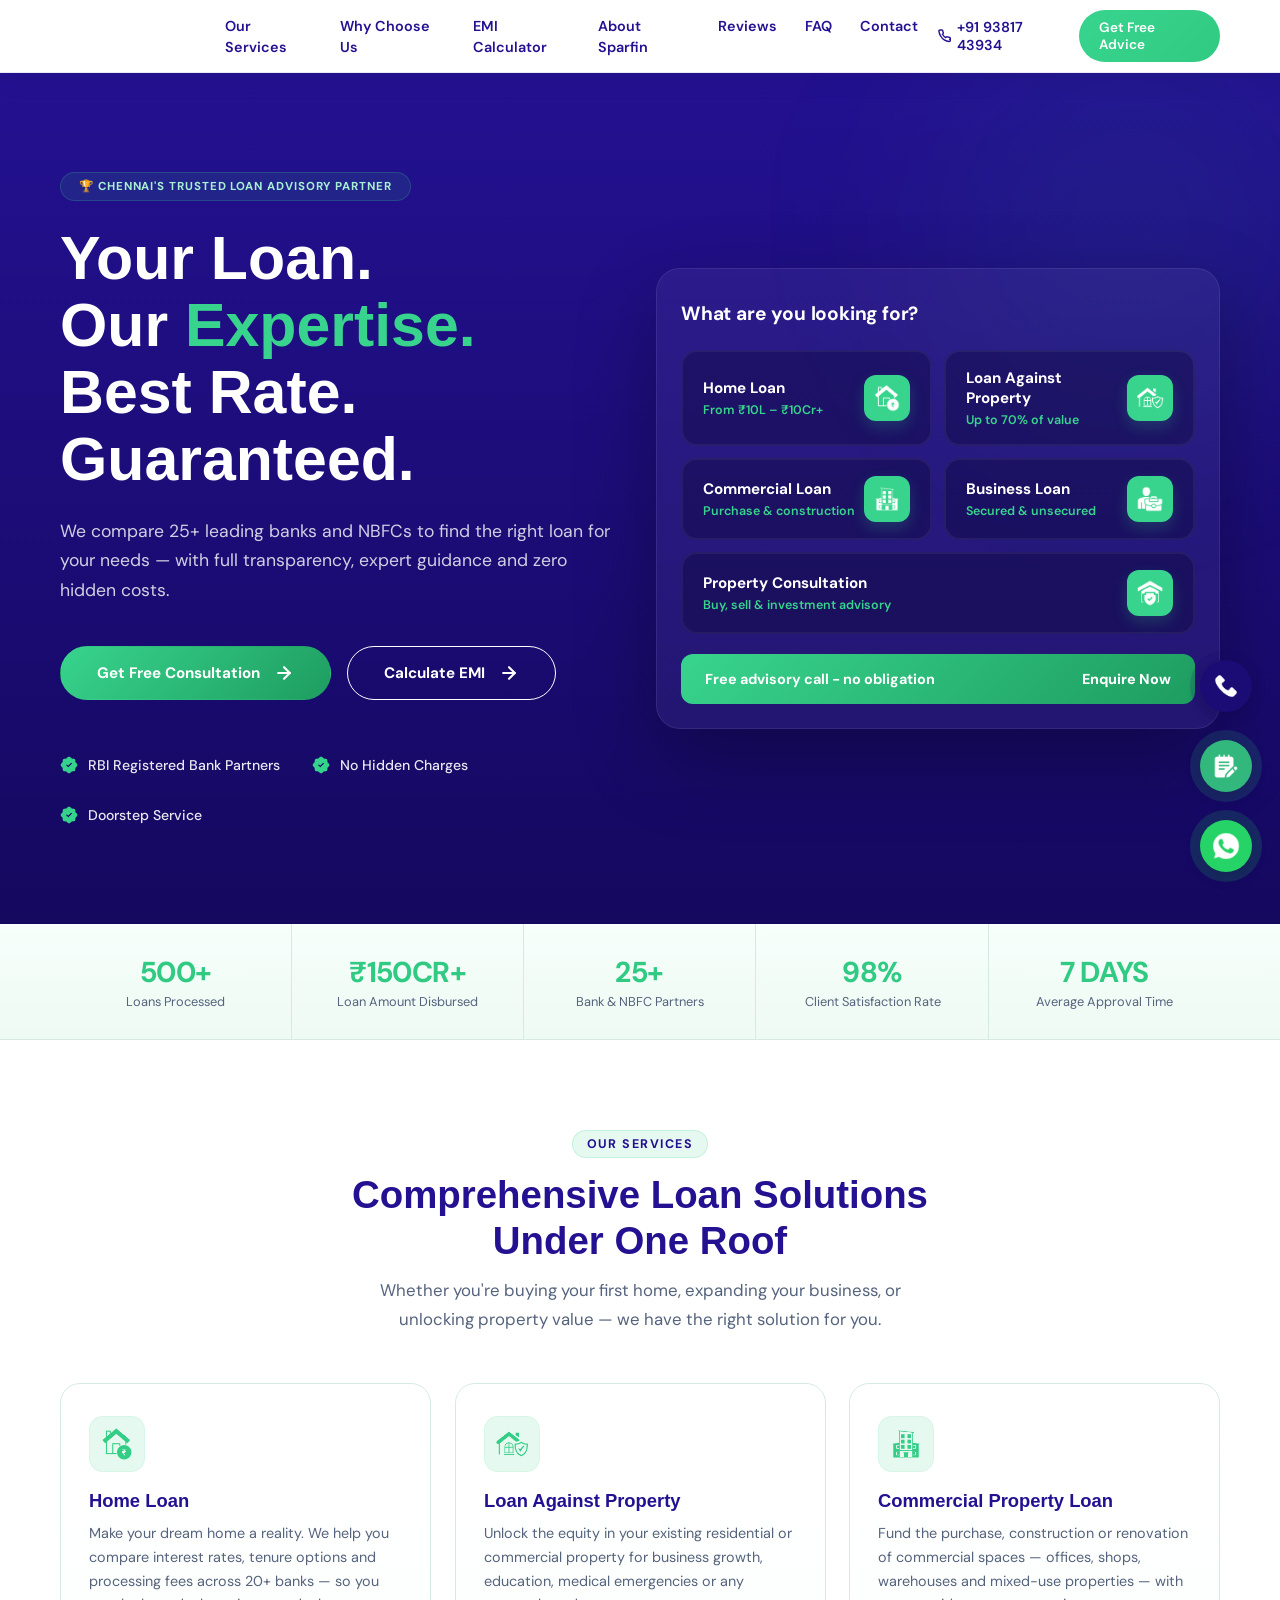
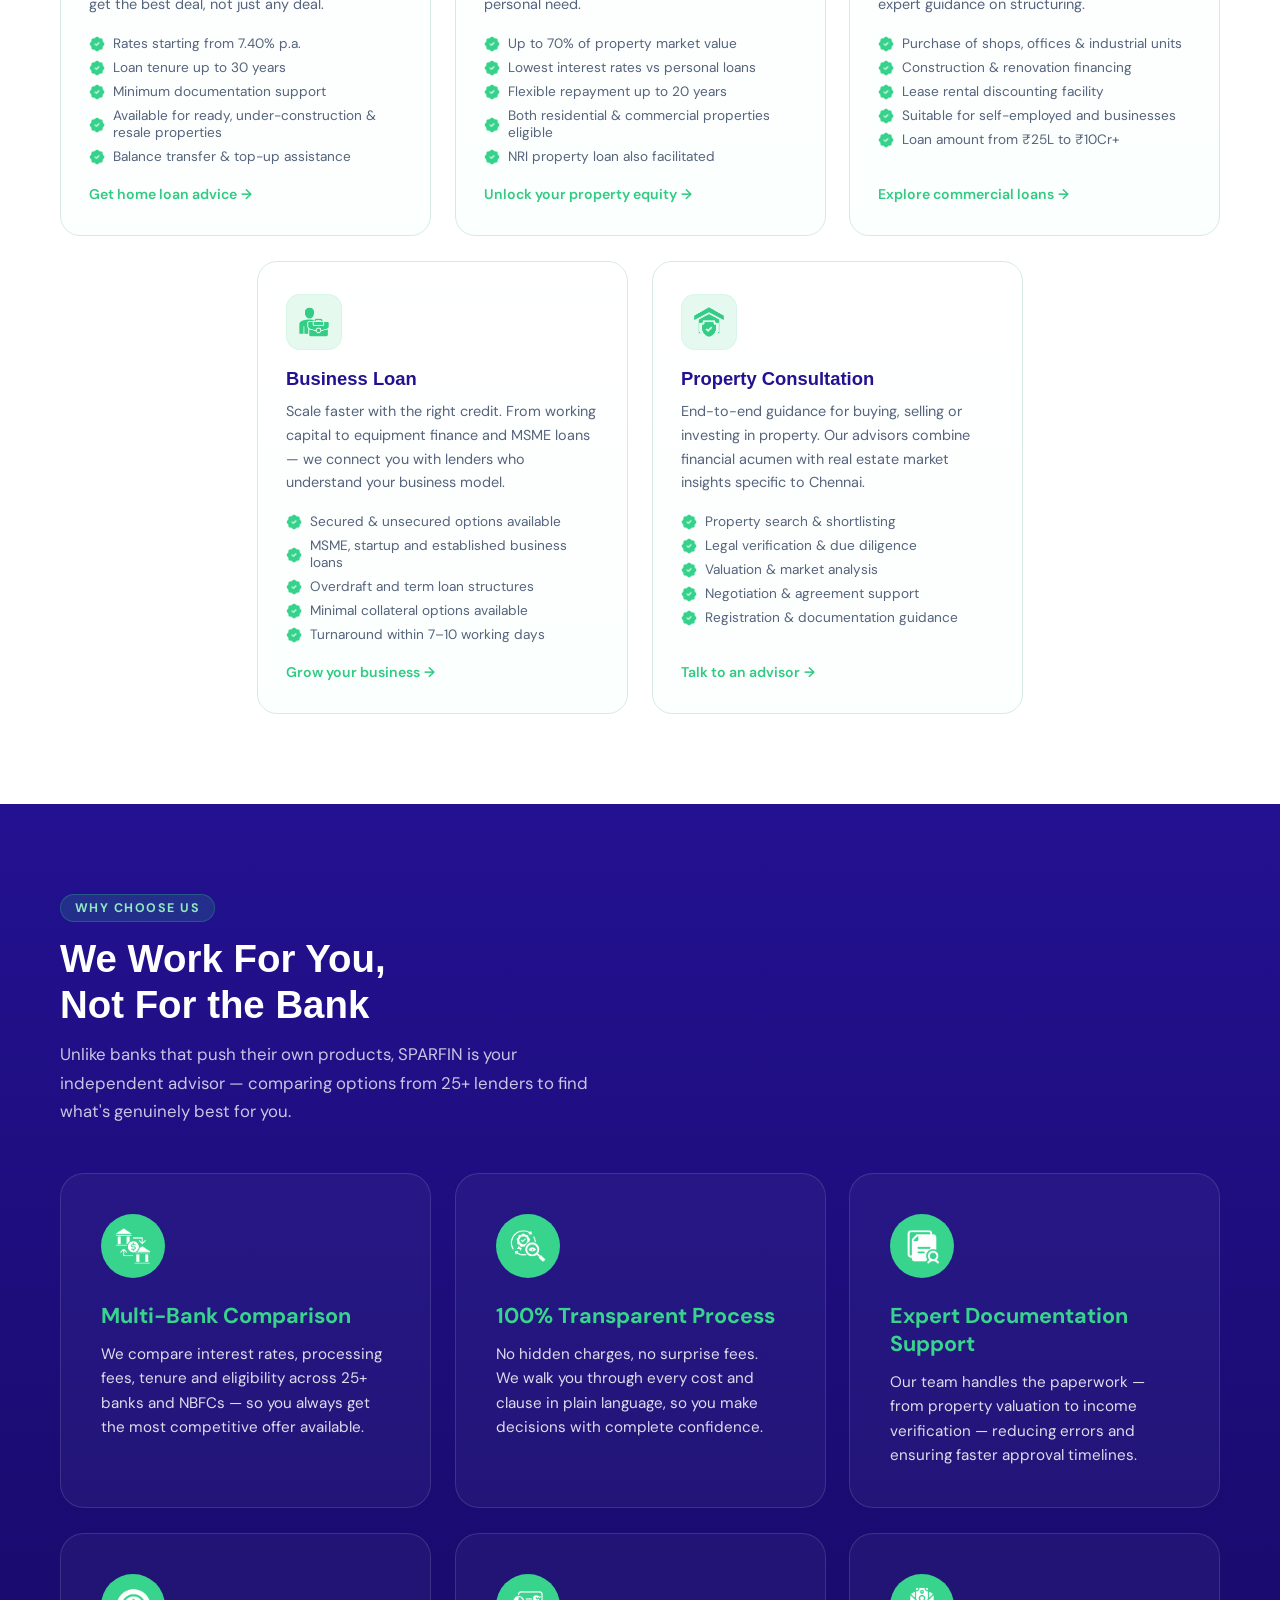
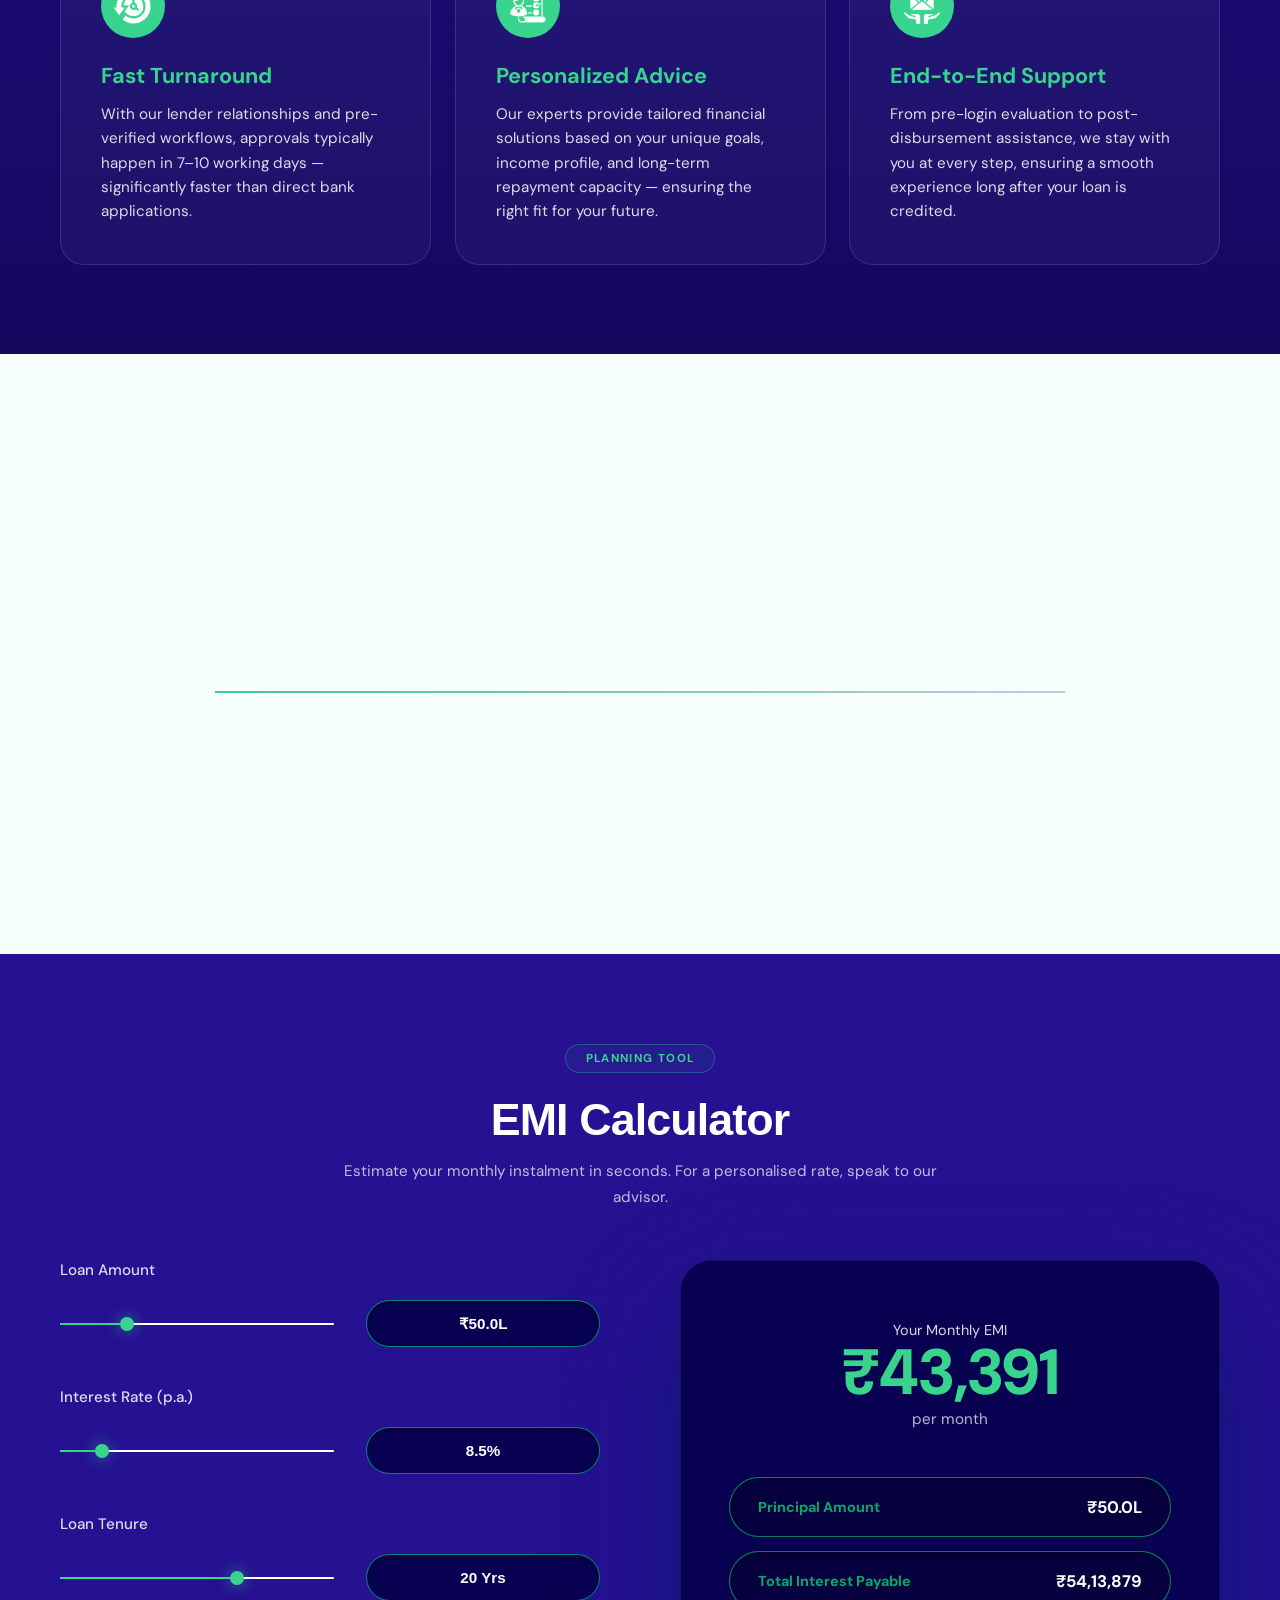
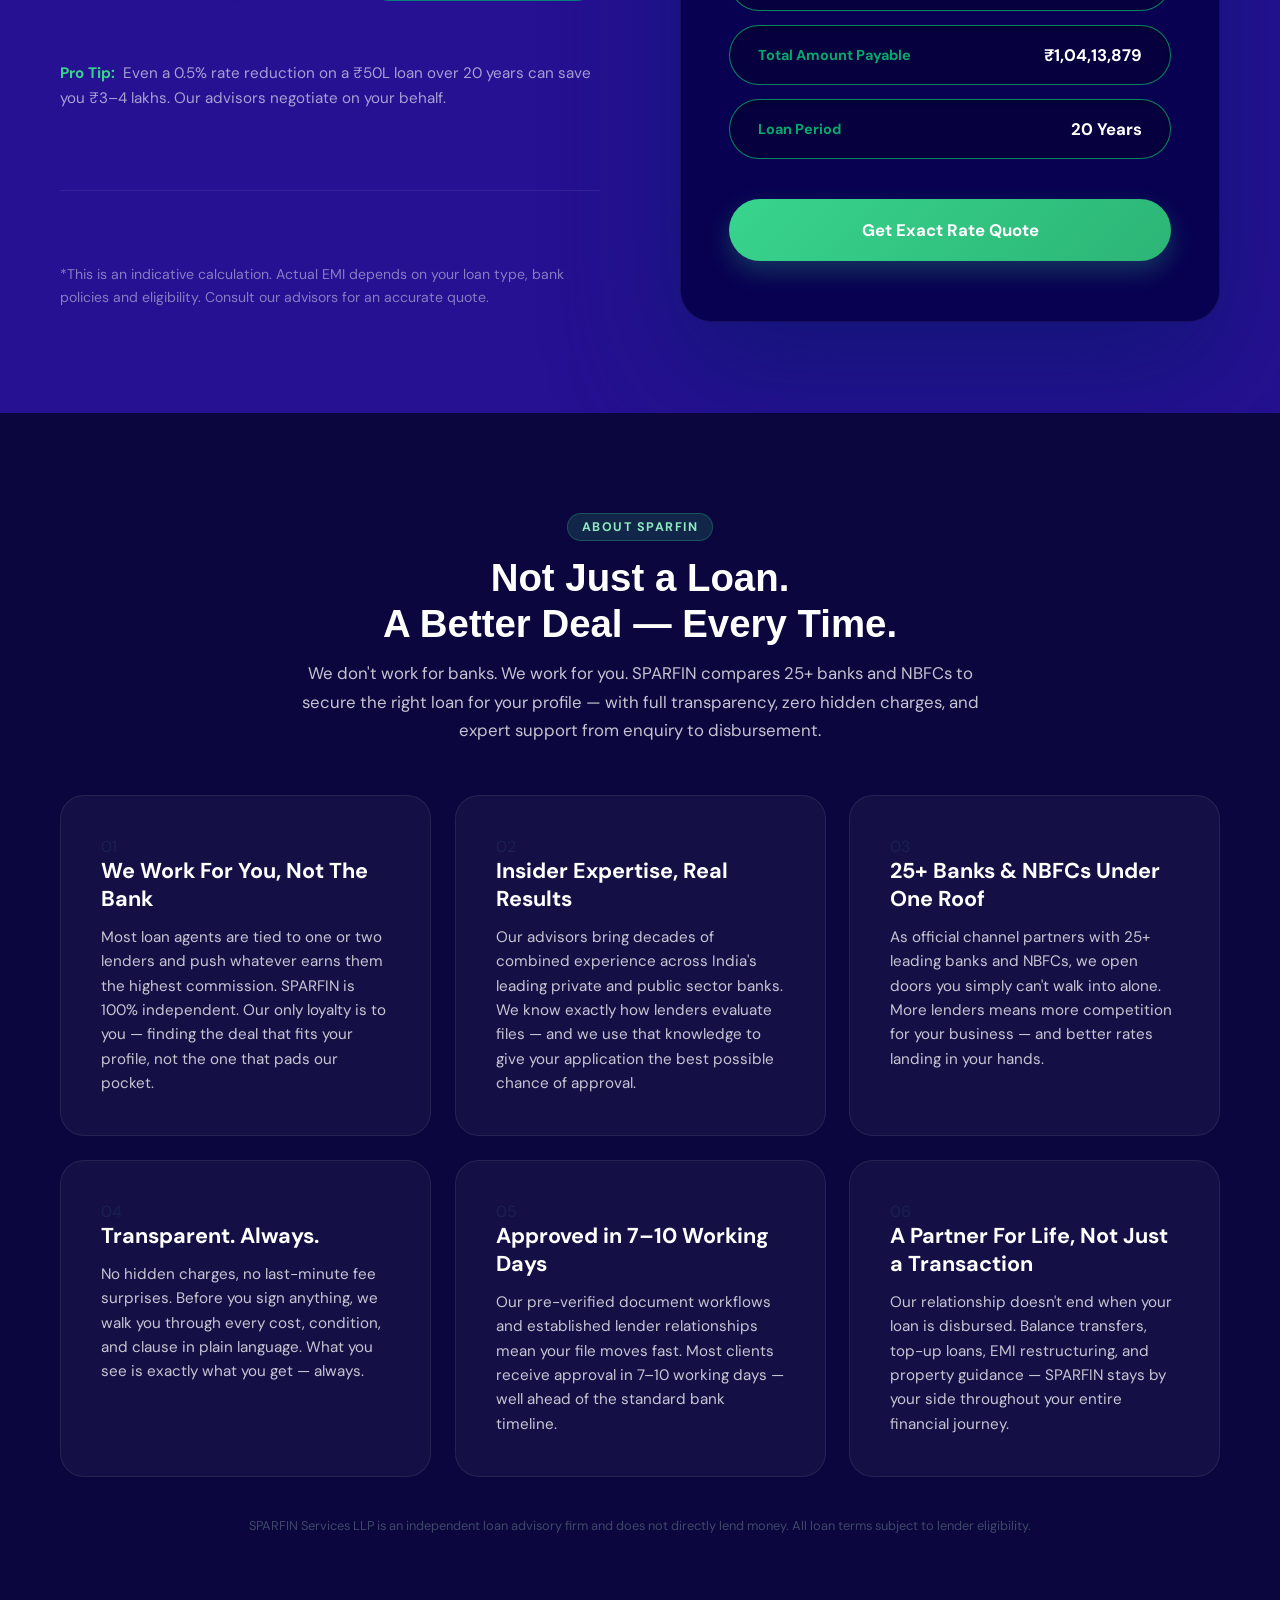
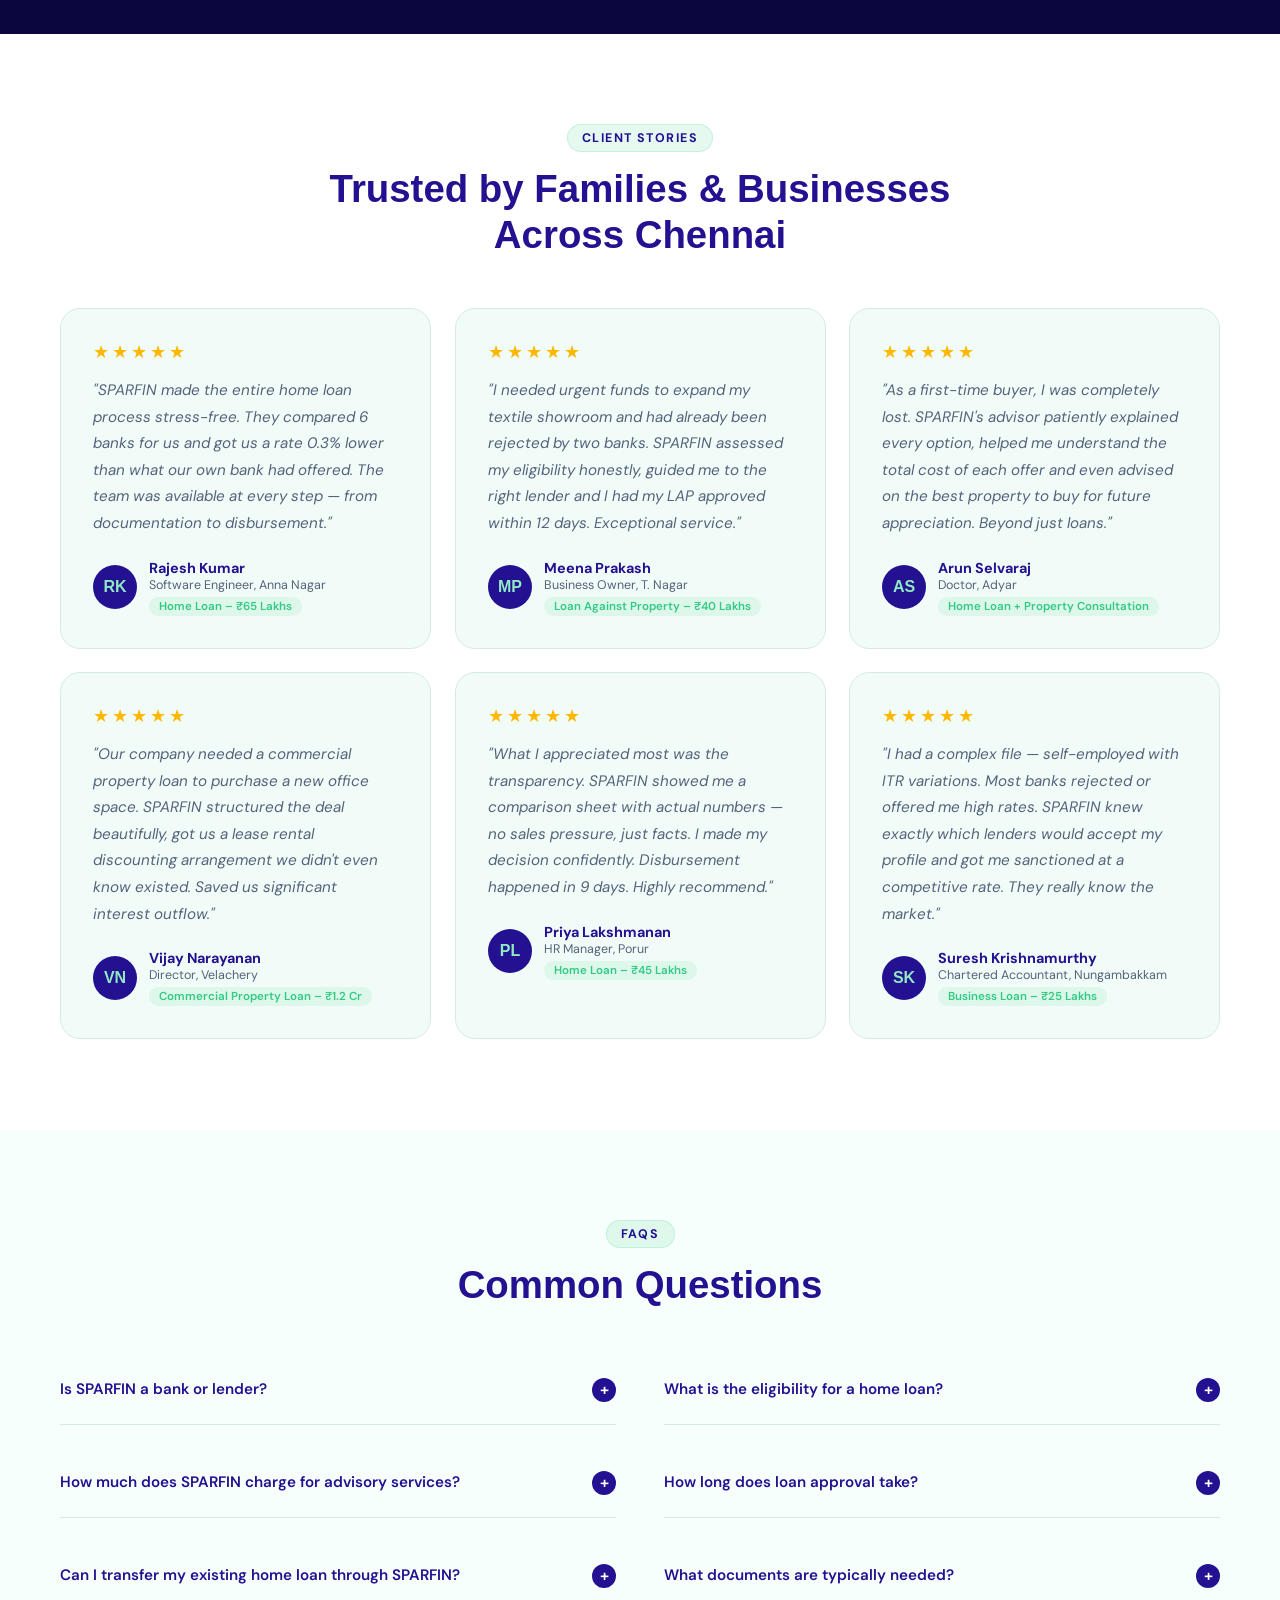
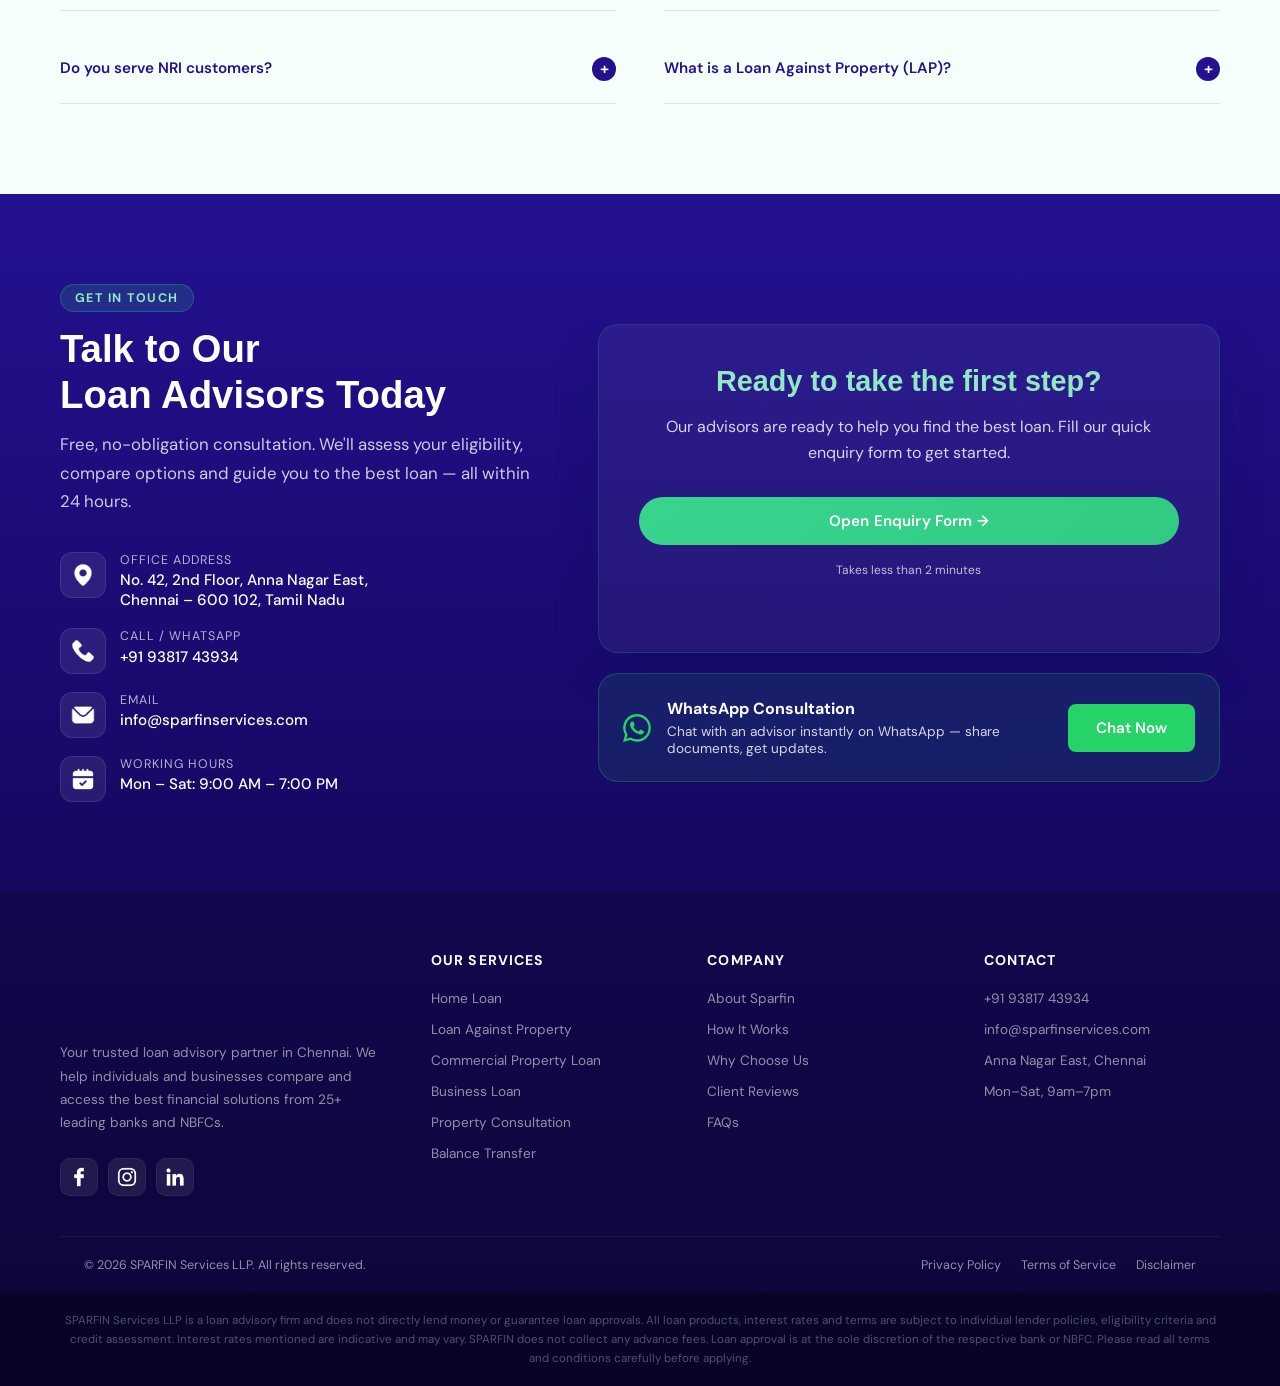
==== commit 501a8bba: "content: update About Sparfin section with finalized marketing copy" ====
--- a/index.html
+++ b/index.html
@@ -284,56 +284,56 @@
         </div>
     </section>
 
-    <!-- ═══ ABOUT SPARFIN ═══════════════════════════════════════ -->
+    <!-- ═══ WHY SPARFIN ═══════════════════════════════════════ -->
     <section id="why">
         <div class="container">
             <div style="max-width:560px;" class="reveal reveal-left">
-                <div class="section-tag">ABOUT SPARFIN</div>
-                <h2 class="section-title">Not Just a Loan.<br>A Better Deal &mdash; Every Time.</h2>
-                <p class="section-sub">We don't work for banks. We work for you. SPARFIN compares 25+ banks and NBFCs to secure the right loan for your profile &mdash; with full transparency, zero hidden charges, and expert support from enquiry to disbursement.</p>
+                <div class="section-tag">Why Choose Us</div>
+                <h2 class="section-title">We Work For You,<br>Not For the Bank</h2>
+                <p class="section-sub">Unlike banks that push their own products, SPARFIN is your independent advisor — comparing options from 25+ lenders to find what's genuinely best for you.</p>
             </div>
             <div class="why-grid">
                 <div class="why-card reveal reveal-up reveal-delay-1">
                     <div class="why-icon-box">
-                        <img src="images/wicon1.png" alt="We Work For You, Not The Bank">
-                    </div>
-                    <h3>We Work For You, Not The Bank</h3>
-                    <p>Most loan agents are tied to one or two lenders and push whatever earns them the highest commission. SPARFIN is 100% independent. Our only loyalty is to you &mdash; finding the deal that fits your profile, not the one that pads our pocket.</p>
+                        <img src="images/wicon1.png" alt="Multi-Bank Comparison">
+                    </div>
+                    <h3>Multi-Bank Comparison</h3>
+                    <p>We compare interest rates, processing fees, tenure and eligibility across 25+ banks and NBFCs — so you always get the most competitive offer available.</p>
                 </div>
                 <div class="why-card reveal reveal-up reveal-delay-2">
                     <div class="why-icon-box">
-                        <img src="images/wicon2.png" alt="Insider Expertise, Real Results">
-                    </div>
-                    <h3>Insider Expertise, Real Results</h3>
-                    <p>Our advisors bring decades of combined experience across India's leading private and public sector banks. We know exactly how lenders evaluate files &mdash; and we use that knowledge to give your application the best possible chance of approval.</p>
+                        <img src="images/wicon2.png" alt="100% Transparent Process">
+                    </div>
+                    <h3>100% Transparent Process</h3>
+                    <p>No hidden charges, no surprise fees. We walk you through every cost and clause in plain language, so you make decisions with complete confidence.</p>
                 </div>
                 <div class="why-card reveal reveal-up">
                     <div class="why-icon-box">
-                        <img src="images/wicon3.png" alt="25+ Banks & NBFCs Under One Roof">
-                    </div>
-                    <h3>25+ Banks &amp; NBFCs Under One Roof</h3>
-                    <p>As official channel partners with 25+ leading banks and NBFCs, we open doors you simply can't walk into alone. More lenders means more competition for your business &mdash; and better rates landing in your hands.</p>
+                        <img src="images/wicon3.png" alt="Expert Documentation Support">
+                    </div>
+                    <h3>Expert Documentation Support</h3>
+                    <p>Our team handles the paperwork — from property valuation to income verification — reducing errors and ensuring faster approval timelines.</p>
                 </div>
                 <div class="why-card reveal reveal-up">
                     <div class="why-icon-box">
-                        <img src="images/wicon4.png" alt="Transparent. Always.">
-                    </div>
-                    <h3>Transparent. Always.</h3>
-                    <p>No hidden charges, no last-minute fee surprises. Before you sign anything, we walk you through every cost, condition, and clause in plain language. What you see is exactly what you get &mdash; always.</p>
+                        <img src="images/wicon4.png" alt="Fast Turnaround">
+                    </div>
+                    <h3>Fast Turnaround</h3>
+                    <p>With our lender relationships and pre-verified workflows, approvals typically happen in 7–10 working days — significantly faster than direct bank applications.</p>
                 </div>
                 <div class="why-card reveal reveal-up">
                     <div class="why-icon-box">
-                        <img src="images/wicon5.png" alt="Approved in 7–10 Working Days">
-                    </div>
-                    <h3>Approved in 7–10 Working Days</h3>
-                    <p>Our pre-verified document workflows and established lender relationships mean your file moves fast. Most clients receive approval in 7–10 working days &mdash; well ahead of the standard bank timeline.</p>
+                        <img src="images/wicon5.png" alt="Personalized Advice">
+                    </div>
+                    <h3>Personalized Advice</h3>
+                    <p>Our experts provide tailored financial solutions based on your unique goals, income profile, and long-term repayment capacity — ensuring the right fit for your future.</p>
                 </div>
                 <div class="why-card reveal reveal-up">
                     <div class="why-icon-box">
-                        <img src="images/wicon6.png" alt="A Partner For Life">
-                    </div>
-                    <h3>A Partner For Life, Not Just a Transaction</h3>
-                    <p>Our relationship doesn't end when your loan is disbursed. Balance transfers, top-up loans, EMI restructuring, and property guidance &mdash; SPARFIN stays by your side throughout your entire financial journey.</p>
+                        <img src="images/wicon6.png" alt="End-to-End Support">
+                    </div>
+                    <h3>End-to-End Support</h3>
+                    <p>From pre-login evaluation to post-disbursement assistance, we stay with you at every step, ensuring a smooth experience long after your loan is credited.</p>
                 </div>
             </div>
         </div>
@@ -462,41 +462,44 @@
     <section id="about" class="about-section">
         <div class="container">
             <div style="text-align:center;margin-bottom:50px;" class="reveal reveal-up">
-                <div class="section-tag">About Sparfin</div>
-                <h2 class="section-title">Chennai's Most Trusted<br>Loan Advisory Partner</h2>
-                <p class="section-sub" style="margin:12px auto 0;max-width:700px;color:var(--text2);">Simplifying your financial dreams with expert guidance, transparent processes, and a wide network of banking partners.</p>
+                <div class="section-tag">ABOUT SPARFIN</div>
+                <h2 class="section-title">Not Just a Loan.<br>A Better Deal &mdash; Every Time.</h2>
+                <p class="section-sub" style="margin:12px auto 0;max-width:700px;color:var(--text2);">We don't work for banks. We work for you. SPARFIN compares 25+ banks and NBFCs to secure the right loan for your profile &mdash; with full transparency, zero hidden charges, and expert support from enquiry to disbursement.</p>
             </div>
             <div class="why-grid">
                 <div class="why-card about-card reveal reveal-up">
                     <div class="why-num">01</div>
-                    <h3>Customer-First Advisory</h3>
-                    <p>Our focus is on your financial health, not bank targets. We provide unbiased advice that prioritizes your unique needs and long-term goals.</p>
+                    <h3>We Work For You, Not The Bank</h3>
+                    <p>Most loan agents are tied to one or two lenders and push whatever earns them the highest commission. SPARFIN is 100% independent. Our only loyalty is to you &mdash; finding the deal that fits your profile, not the one that pads our pocket.</p>
                 </div>
                 <div class="why-card about-card reveal reveal-up">
                     <div class="why-num">02</div>
-                    <h3>Proven Team Expertise</h3>
-                    <p>Led by a team with decades of combined experience in top private and public sector banks, we bring insider knowledge to your loan application.</p>
+                    <h3>Insider Expertise, Real Results</h3>
+                    <p>Our advisors bring decades of combined experience across India's leading private and public sector banks. We know exactly how lenders evaluate files &mdash; and we use that knowledge to give your application the best possible chance of approval.</p>
                 </div>
                 <div class="why-card about-card reveal reveal-up">
                     <div class="why-num">03</div>
-                    <h3>Massive Lending Network</h3>
-                    <p>We are official channel partners for 25+ leading banks and NBFCs, ensuring you get the widest choice of offers under one roof.</p>
+                    <h3>25+ Banks &amp; NBFCs Under One Roof</h3>
+                    <p>As official channel partners with 25+ leading banks and NBFCs, we open doors you simply can't walk into alone. More lenders means more competition for your business &mdash; and better rates landing in your hands.</p>
                 </div>
                 <div class="why-card about-card reveal reveal-up">
                     <div class="why-num">04</div>
-                    <h3>Tailored Financial Solutions</h3>
-                    <p>Every loan is unique. We design custom repayment and interest structures that fit your specific income profile and credit history.</p>
+                    <h3>Transparent. Always.</h3>
+                    <p>No hidden charges, no last-minute fee surprises. Before you sign anything, we walk you through every cost, condition, and clause in plain language. What you see is exactly what you get &mdash; always.</p>
                 </div>
                 <div class="why-card about-card reveal reveal-up">
                     <div class="why-num">05</div>
-                    <h3>Speed & Precision</h3>
-                    <p>With our pre-verified documentation workflows, we aim for sanctions in as little as 7–10 days, significantly beating market averages.</p>
+                    <h3>Approved in 7–10 Working Days</h3>
+                    <p>Our pre-verified document workflows and established lender relationships mean your file moves fast. Most clients receive approval in 7–10 working days &mdash; well ahead of the standard bank timeline.</p>
                 </div>
                 <div class="why-card about-card reveal reveal-up">
                     <div class="why-num">06</div>
-                    <h3>Lifetime Support Partner</h3>
-                    <p>Our relationship doesn't end at disbursement. We assist with top-up loans, balance transfers, and EMI planning throughout your loan tenure.</p>
-                </div>
+                    <h3>A Partner For Life, Not Just a Transaction</h3>
+                    <p>Our relationship doesn't end when your loan is disbursed. Balance transfers, top-up loans, EMI restructuring, and property guidance &mdash; SPARFIN stays by your side throughout your entire financial journey.</p>
+                </div>
+            </div>
+            <div style="text-align: center; margin-top: 40px;" class="reveal reveal-up">
+                <p style="font-size: 0.8rem; color: var(--text2); opacity: 0.7;">SPARFIN Services LLP is an independent loan advisory firm and does not directly lend money. All loan terms subject to lender eligibility.</p>
             </div>
         </div>
     </section>
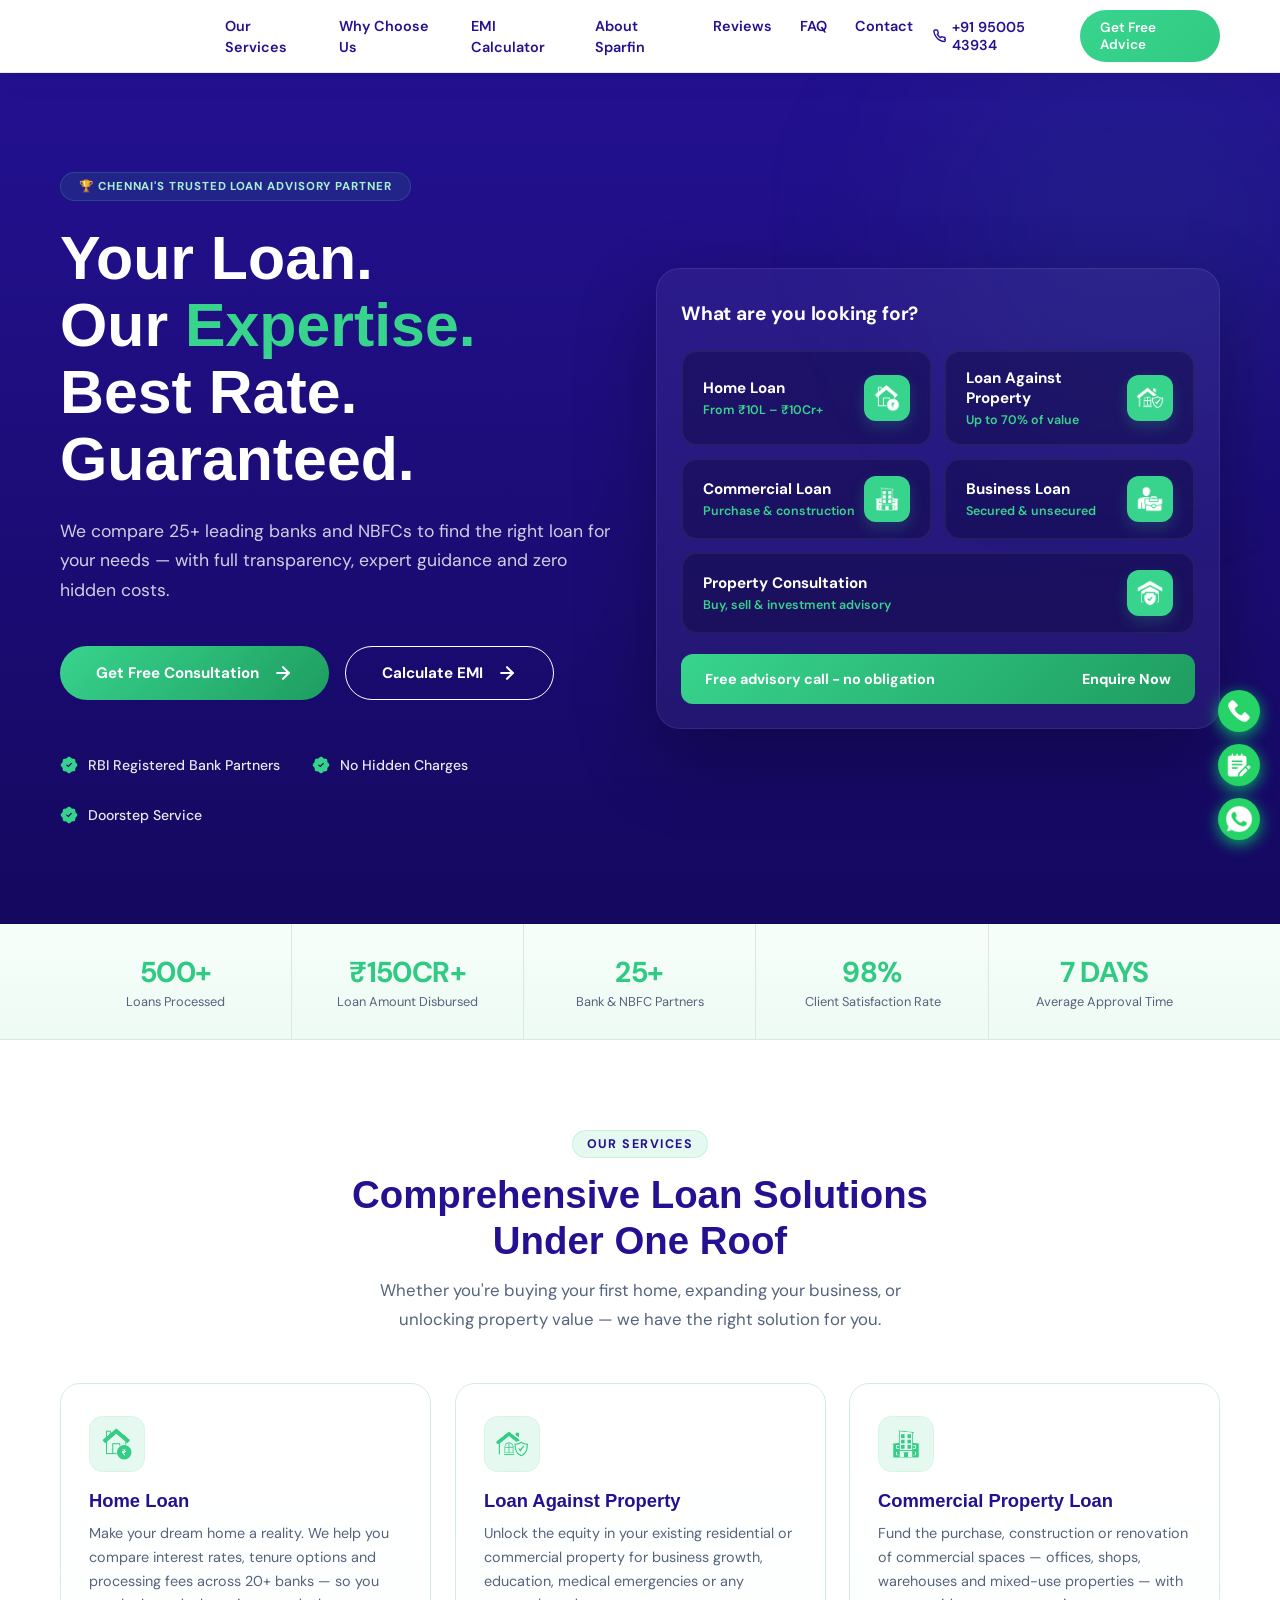
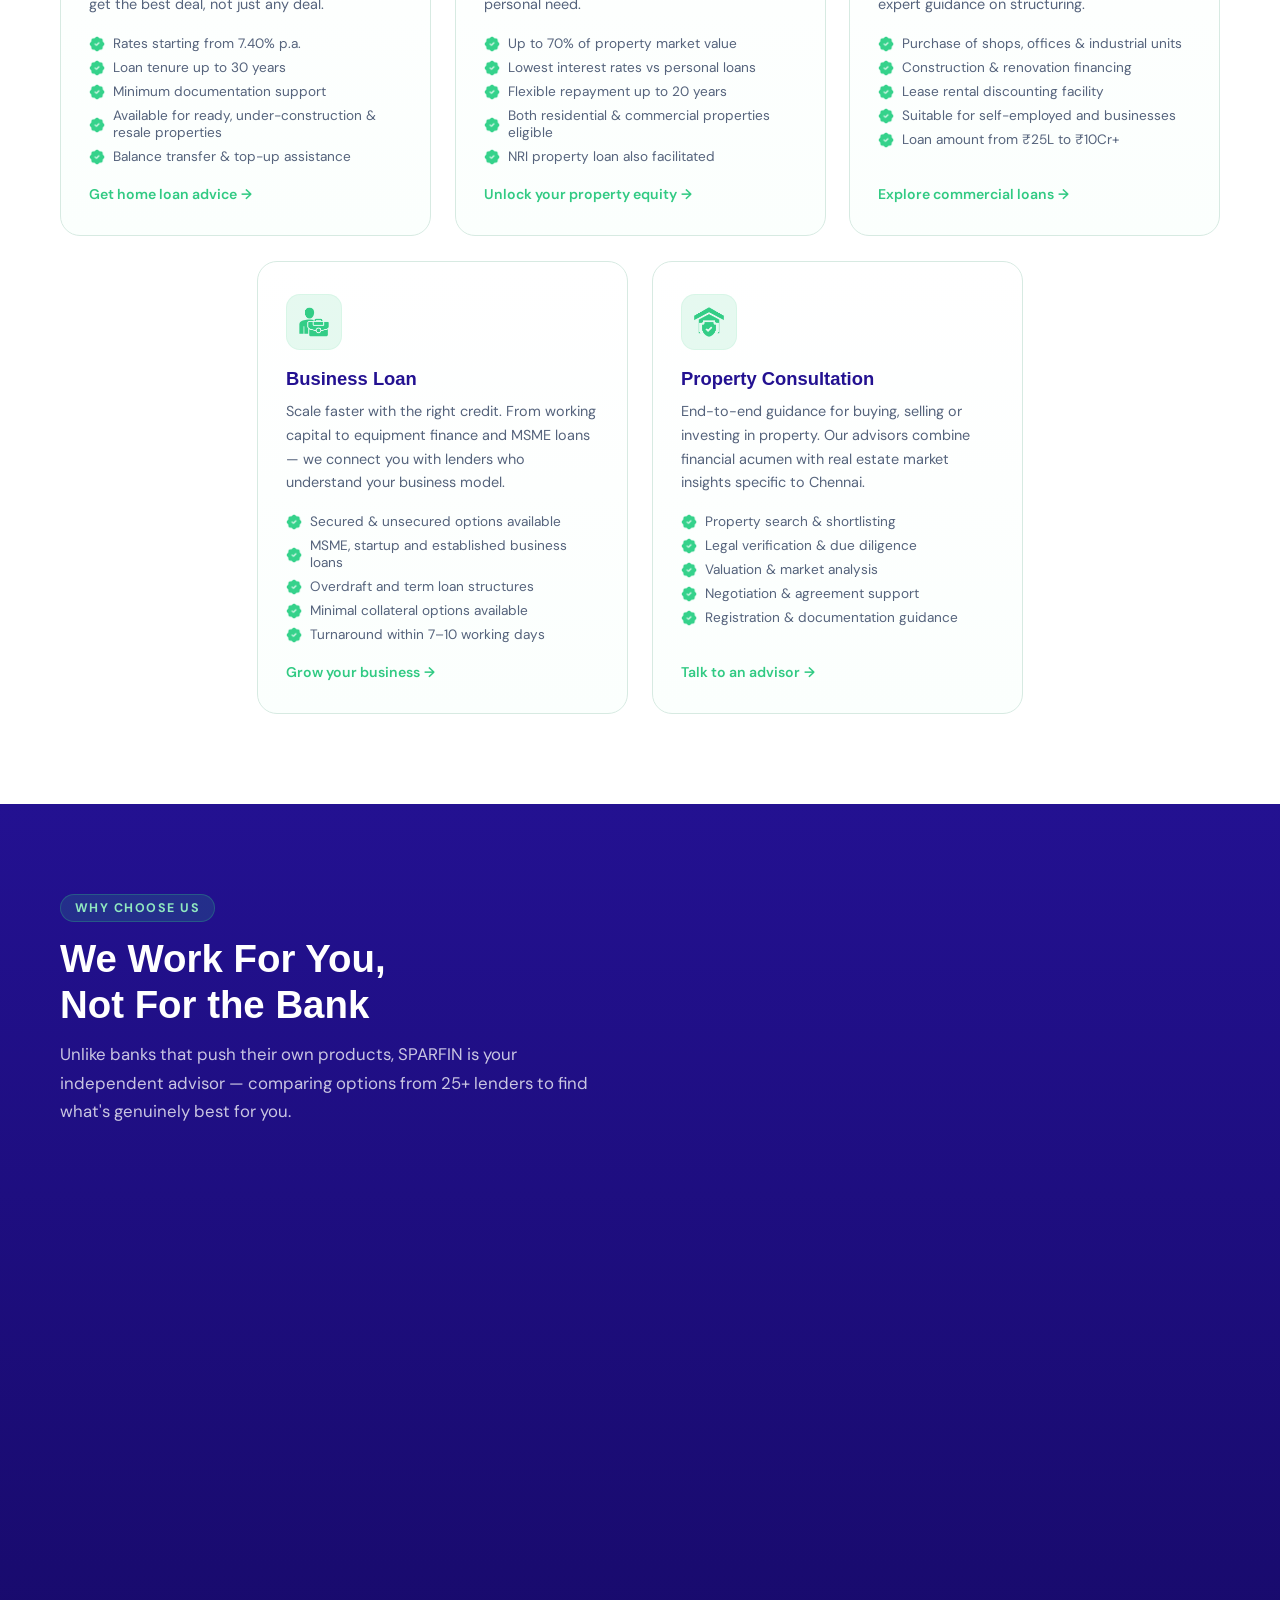
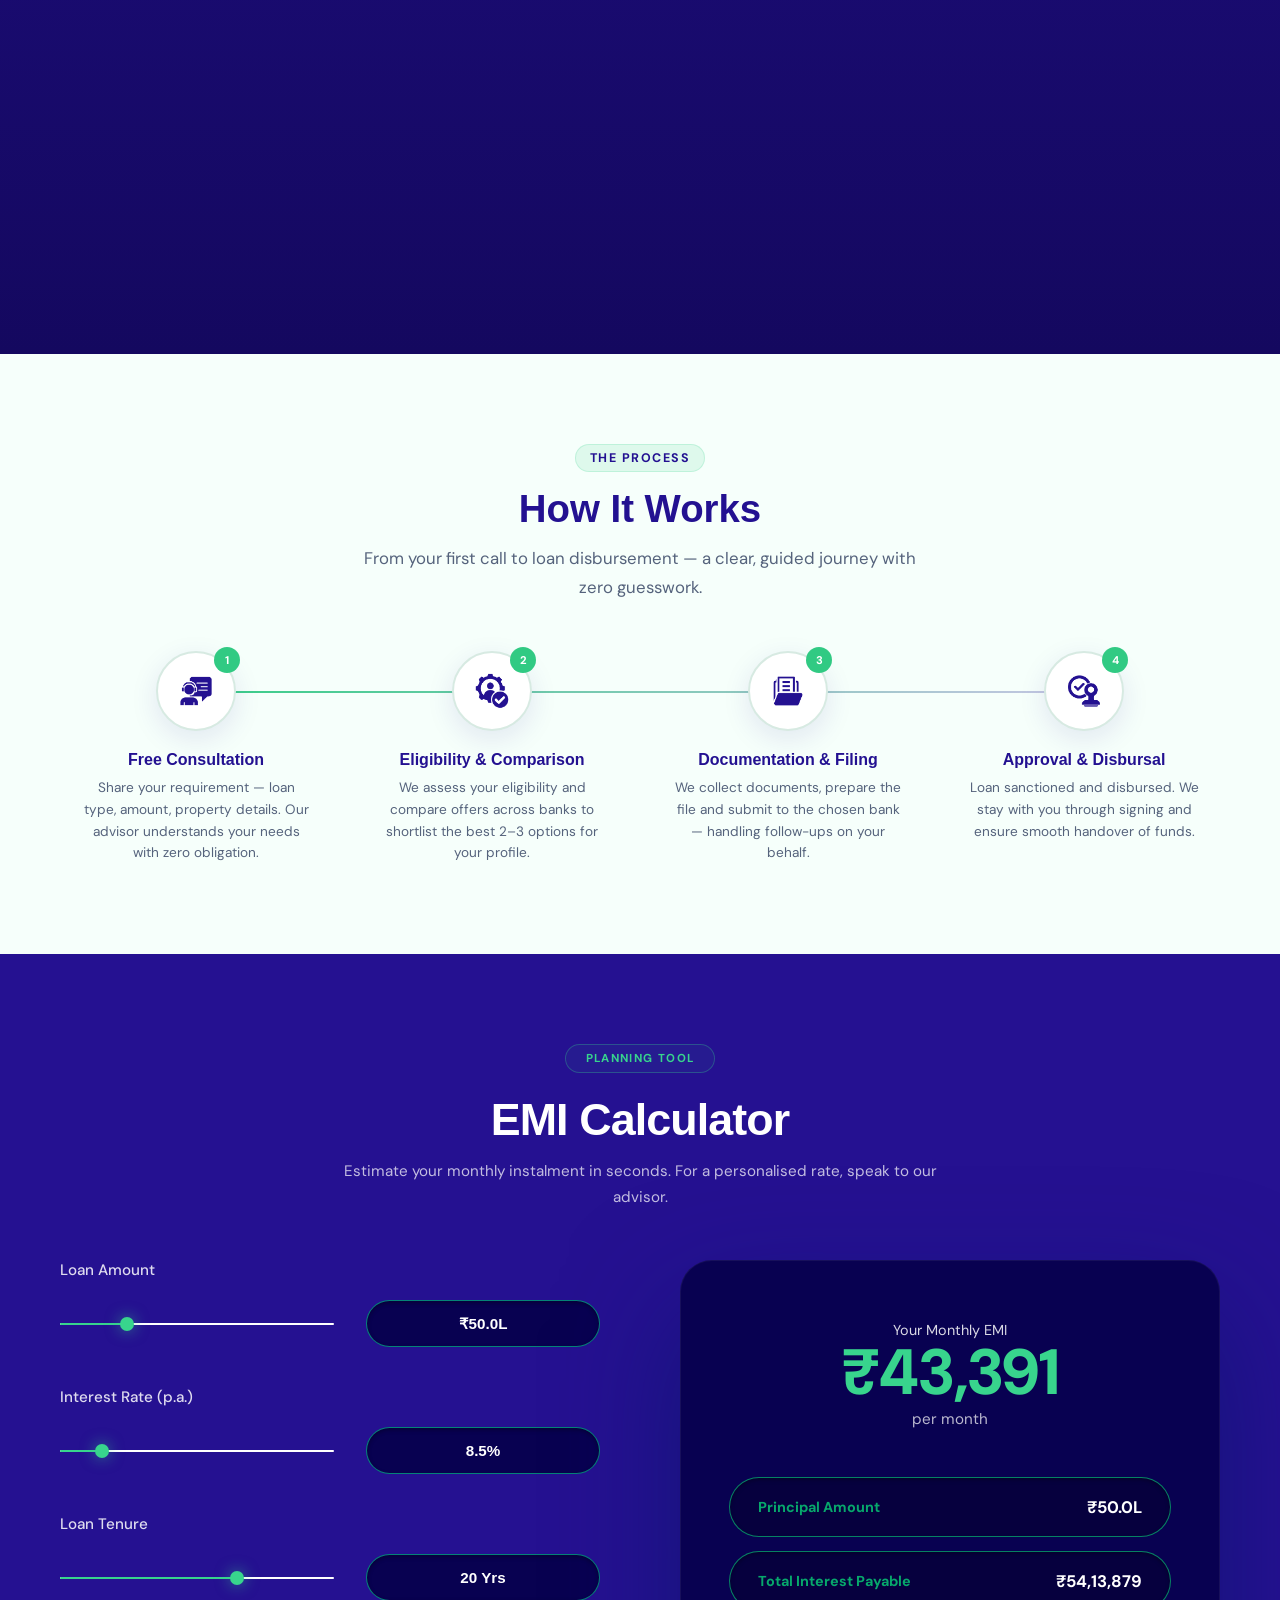
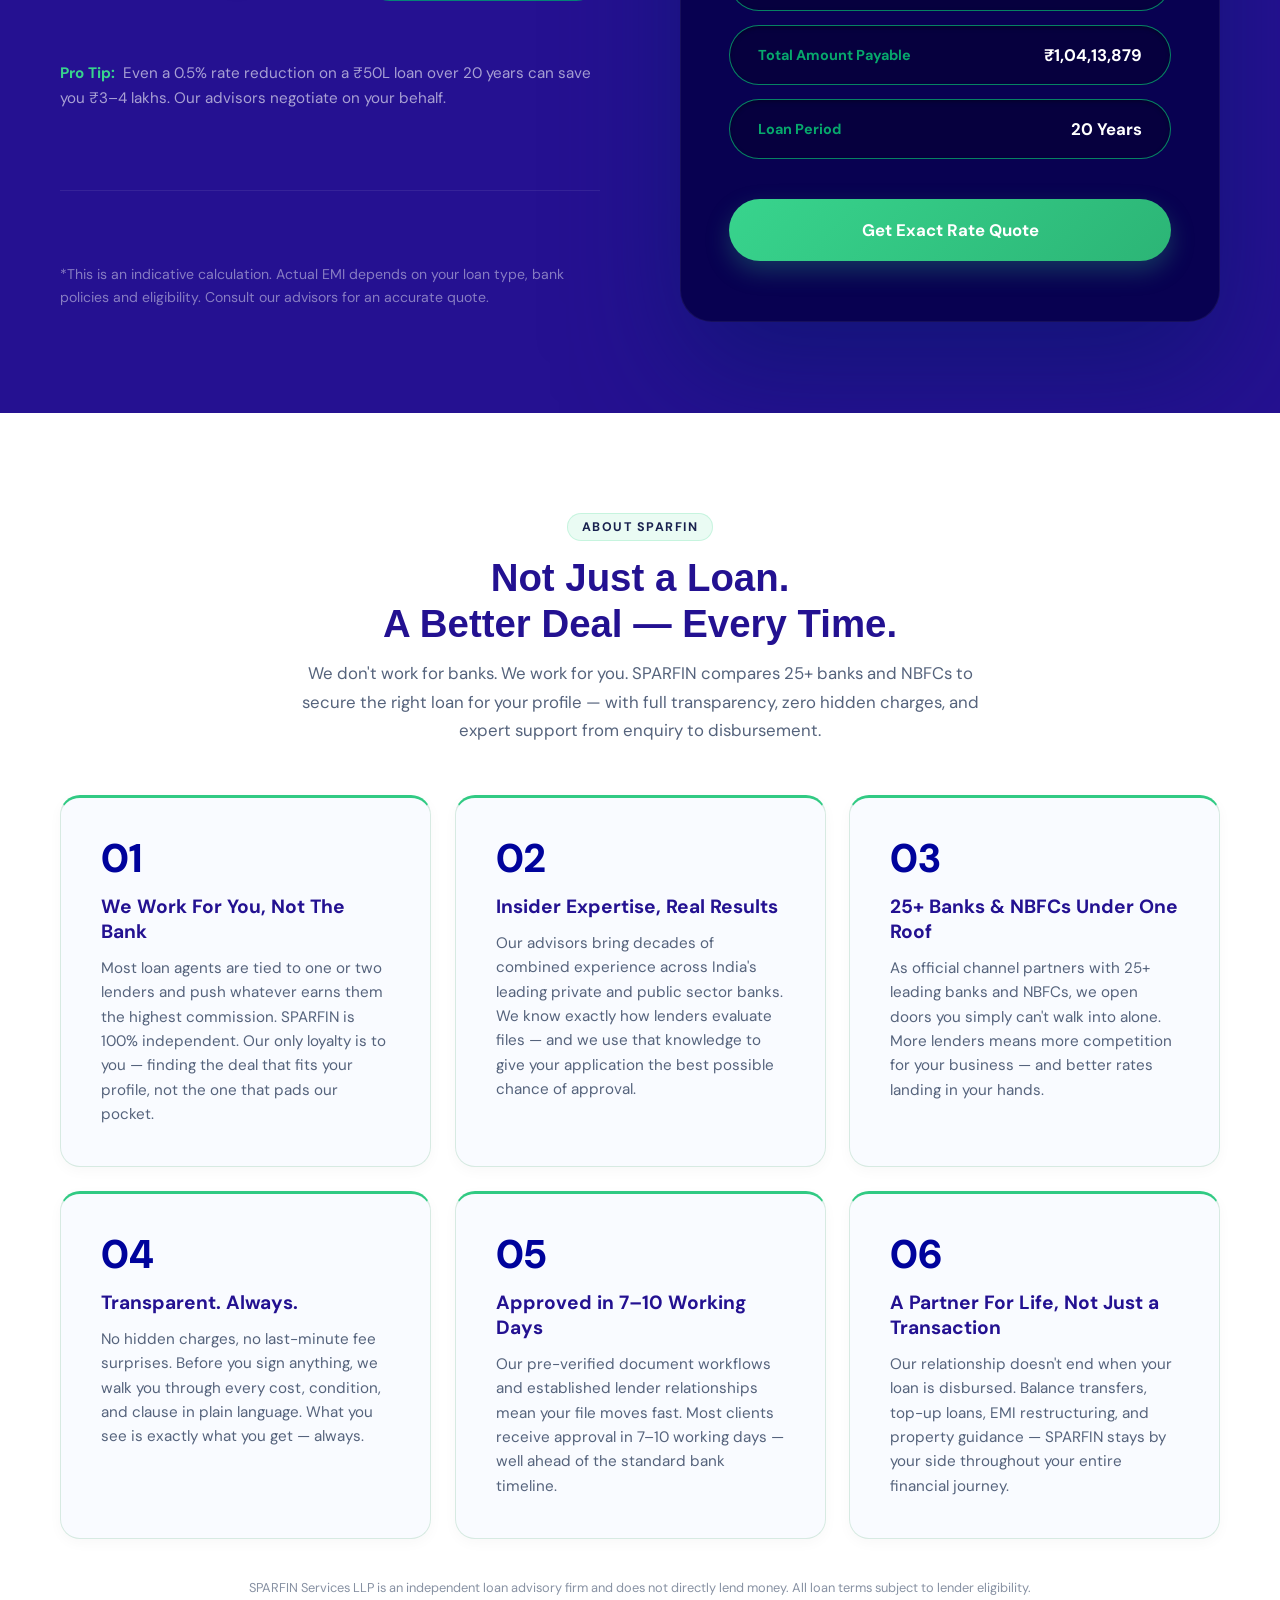
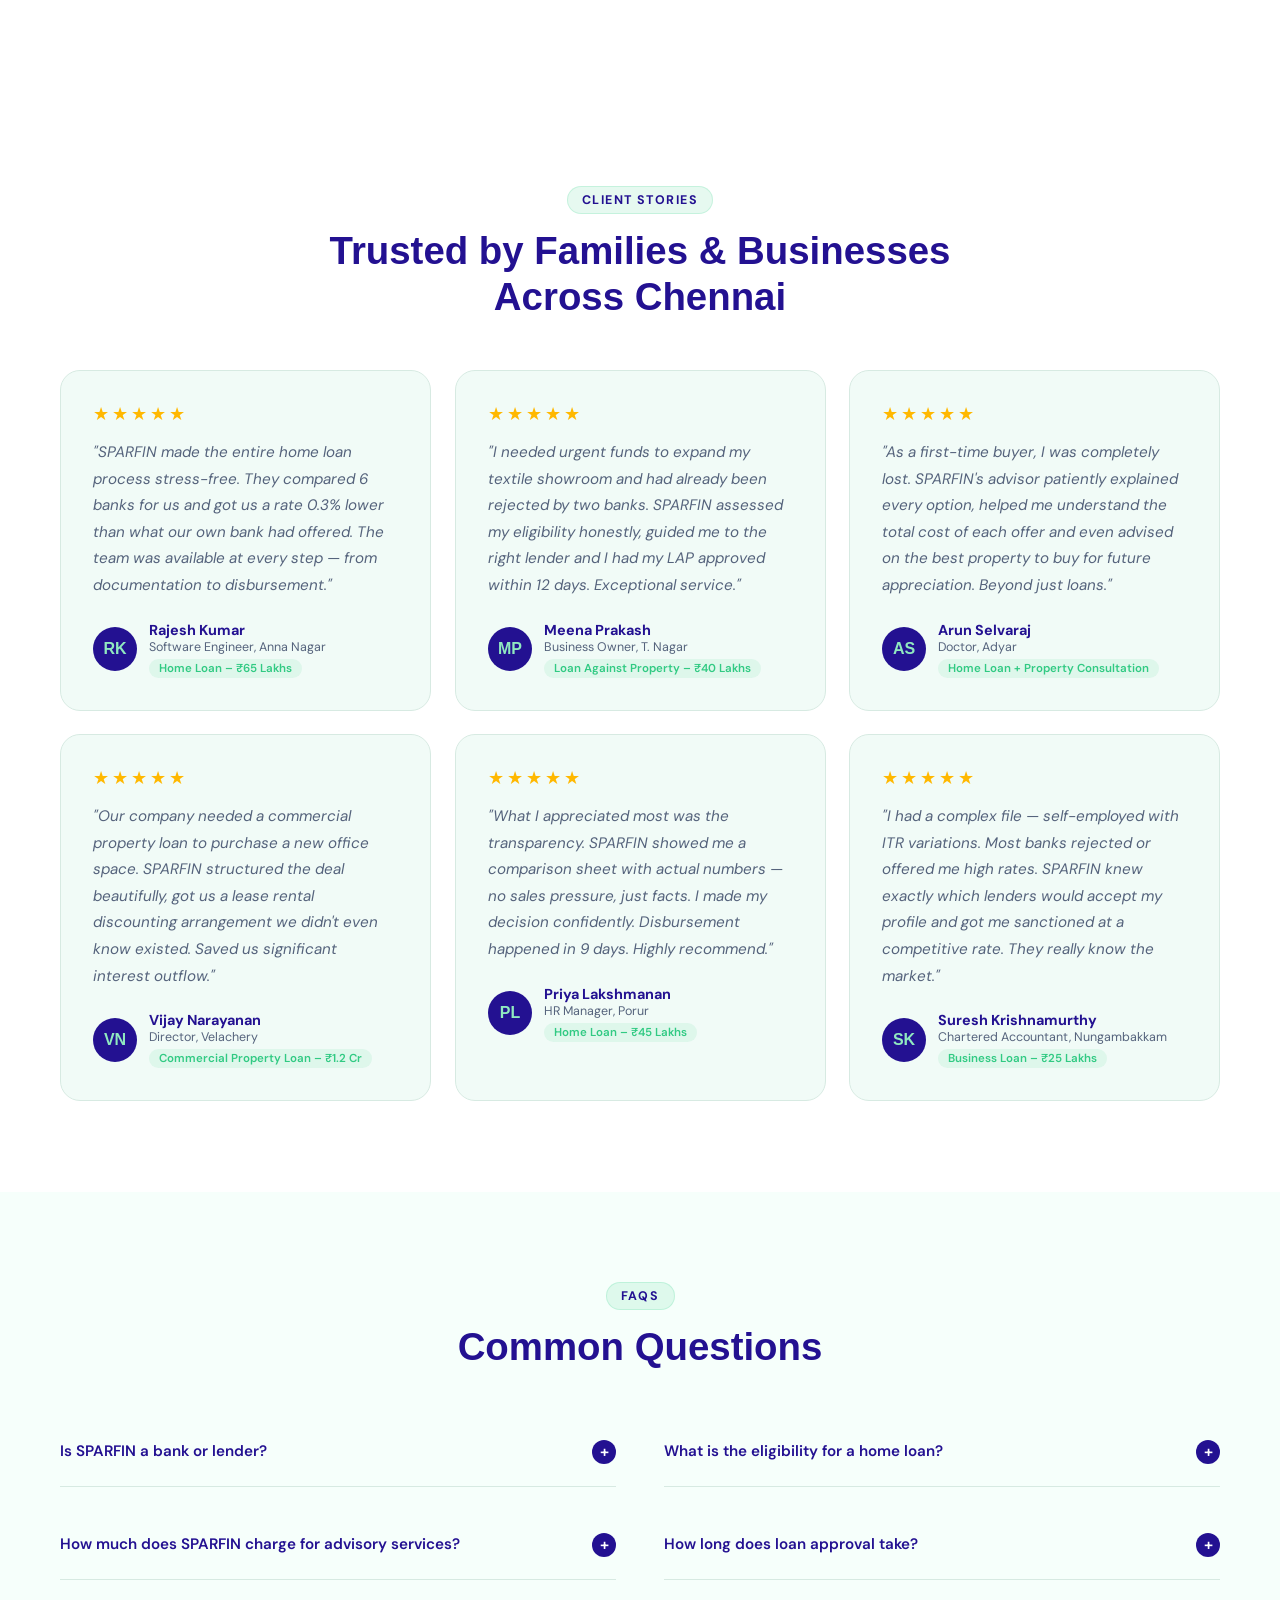
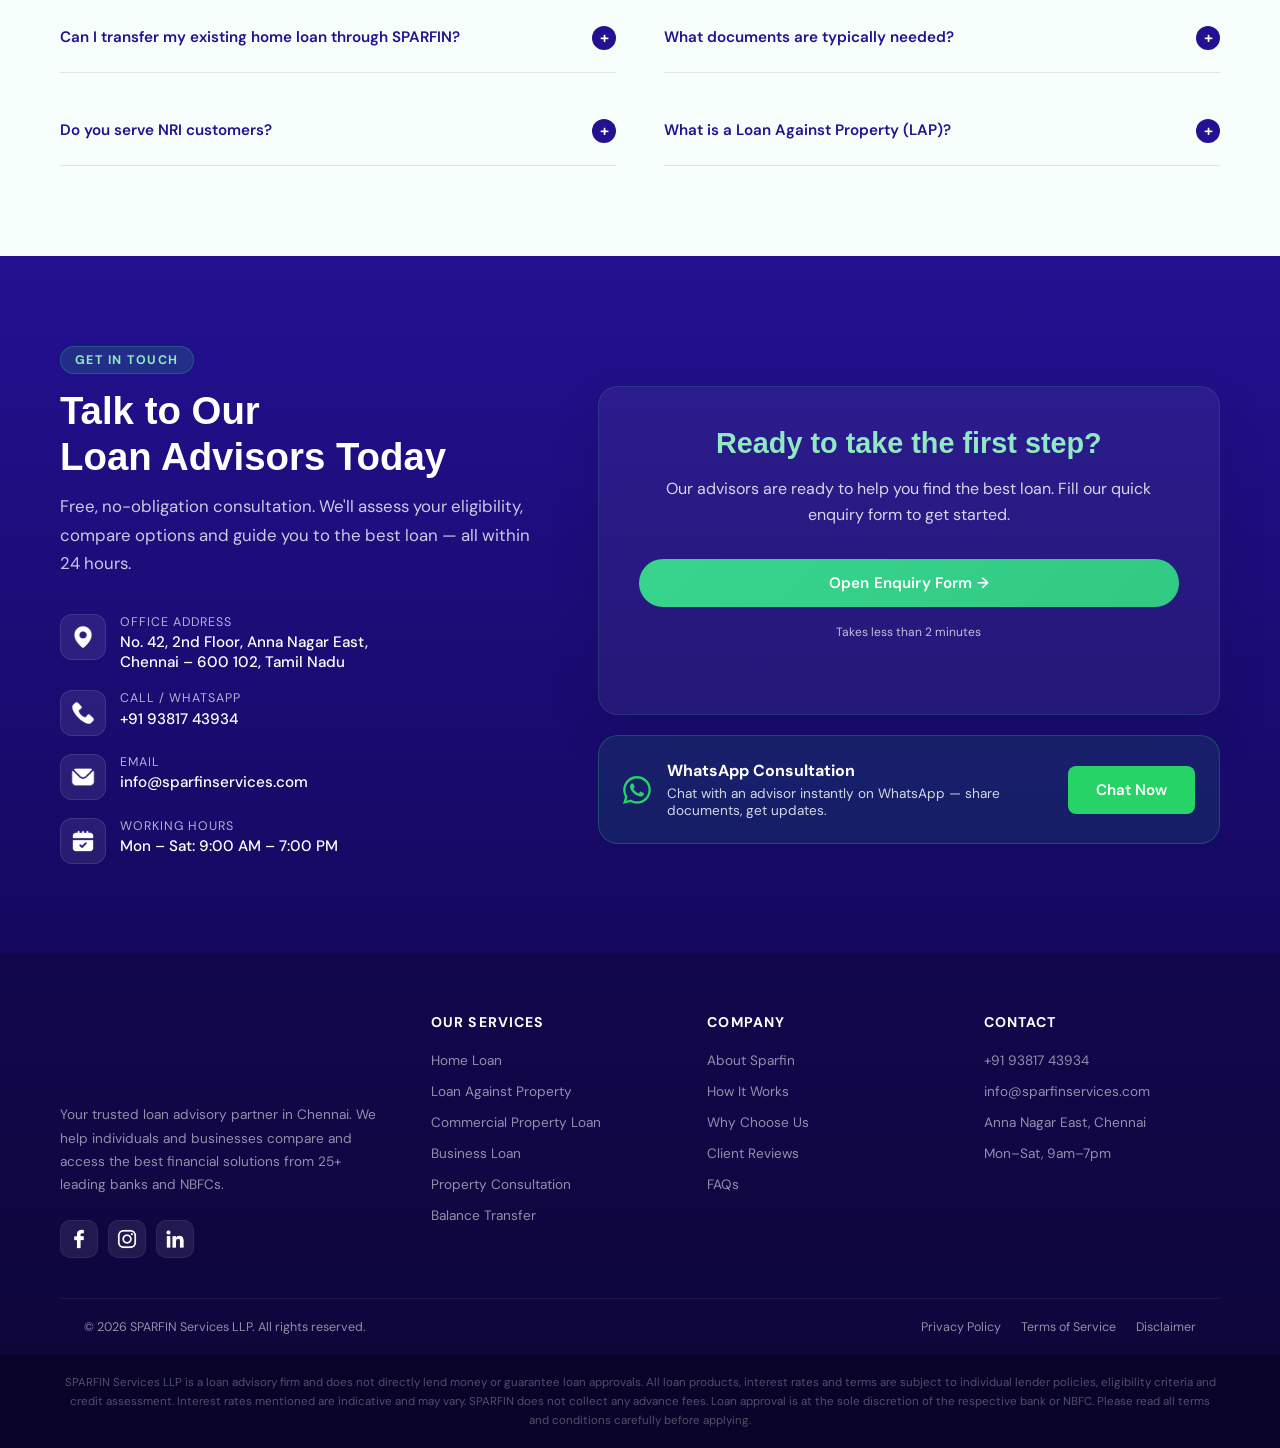
==== commit 9f3c9f21: "Update index.html and add About Us content files" ====
--- a/index.html
+++ b/index.html
@@ -37,9 +37,9 @@
                     <li><a href="#contact">Contact</a></li>
                 </ul>
                 <div class="nav-cta">
-                    <a href="tel:+919381743934" class="nav-phone">
+                    <a href="tel:+919500543934" class="nav-phone">
                         <svg width="14" height="14" viewBox="0 0 24 24" fill="none" stroke="currentColor" stroke-width="2.5"><path d="M22 16.92v3a2 2 0 0 1-2.18 2 19.79 19.79 0 0 1-8.63-3.07A19.5 19.5 0 0 1 4.69 12 19.79 19.79 0 0 1 1.61 3.39 2 2 0 0 1 3.6 1.21h3a2 2 0 0 1 2 1.72c.127.96.36 1.903.7 2.81a2 2 0 0 1-.45 2.11L7.91 8.91a16 16 0 0 0 6 6l.91-.91a2 2 0 0 1 2.11-.45c.907.34 1.85.573 2.81.7A2 2 0 0 1 21.72 17l.2-.08z"/></svg>
-                        +91 93817 43934
+                        +91 95005 43934
                     </a>
                     <a href="javascript:void(0)" class="nav-btn" onclick="openModal()">Get Free Advice</a>
                 </div>
@@ -697,7 +697,7 @@
                             </div>
                             <div>
                                 <div class="c-label">Call / WhatsApp</div>
-                                <a href="tel:+919381743934" class="c-value">+91 93817 43934</a>
+                                <a href="tel:+919500543934" class="c-value">+91 93817 43934</a>
                             </div>
                         </div>
                         <div class="contact-row">
@@ -736,7 +736,7 @@
                             <strong>WhatsApp Consultation</strong>
                             <p>Chat with an advisor instantly on WhatsApp — share documents, get updates.</p>
                         </div>
-                        <a href="https://wa.me/919381743934?text=Hi SPARFIN, I would like to discuss my loan requirement." class="btn-whatsapp" style="white-space:nowrap;flex-shrink:0;">Chat Now</a>
+                        <a href="https://wa.me/919500543934?text=Hi SPARFIN, I would like to discuss my loan requirement." class="btn-whatsapp" style="white-space:nowrap;flex-shrink:0;">Chat Now</a>
                     </div>
                 </div>
 
@@ -791,7 +791,7 @@
                 <div class="footer-col">
                     <h4>Contact</h4>
                     <ul>
-                        <li><a href="tel:+919381743934">+91 93817 43934</a></li>
+                        <li><a href="tel:+919500543934">+91 93817 43934</a></li>
                         <li><a href="mailto:info@sparfinservices.com">info@sparfinservices.com</a></li>
                         <li><a>Anna Nagar East, Chennai</a></li>
                         <li><a>Mon–Sat, 9am–7pm</a></li>
@@ -818,7 +818,7 @@
 
     <!-- ═══ QUICK ACTIONS (DESKTOP) ════════════════════════ -->
     <div class="qa-floating-group">
-        <a href="tel:+919381743934" class="qa-btn qa-btn-call" aria-label="Call Sparfin">
+        <a href="tel:+919500543934" class="qa-btn qa-btn-call" aria-label="Call Sparfin">
             <img src="images/call.png" alt="Call" style="width: 26px; height: 26px;">
             <span class="qa-tooltip">Call Now</span>
         </a>
@@ -826,7 +826,7 @@
             <img src="images/enquiry.png" alt="Enquire" style="width: 26px; height: 26px;">
             <span class="qa-tooltip">Enquire Now</span>
         </a>
-        <a href="https://wa.me/919381743934?text=Hi SPARFIN, I'd like to discuss my loan requirement." class="qa-btn qa-btn-wa" target="_blank" aria-label="Chat on WhatsApp">
+        <a href="https://wa.me/919500543934?text=Hi SPARFIN, I'd like to discuss my loan requirement." class="qa-btn qa-btn-wa" target="_blank" aria-label="Chat on WhatsApp">
             <img src="images/whatsapp.png" alt="WhatsApp" style="width: 28px; height: 28px;">
             <span class="qa-tooltip">Chat on WhatsApp</span>
         </a>
@@ -1208,7 +1208,7 @@
                         <h3 class="pp-section-title">Contact</h3>
                         <table class="pp-contact-table">
                             <tr><td class="pp-contact-label">Email</td><td>info@sparfinservices.com</td></tr>
-                            <tr><td class="pp-contact-label">Phone</td><td>+91 93817 43934</td></tr>
+                            <tr><td class="pp-contact-label">Phone</td><td>+91 95005 43934</td></tr>
                             <tr><td class="pp-contact-label">Address</td><td>SPARFIN Services LLP, No. 42, 2nd Floor, Anna Nagar East, Chennai – 600 102</td></tr>
                         </table>
                     </div>
@@ -1219,11 +1219,11 @@
 
     <!-- ═══ STICKY ACTION BAR (MOBILE) ═════════════════════ -->
     <div class="mobile-action-bar" id="mobileActionBar">
-        <a href="tel:+919381743934" class="ma-item ma-item-call">
+        <a href="tel:+919500543934" class="ma-item ma-item-call">
             <img src="images/callmobile.png" alt="Call" class="ma-icon">
             <span>Call Now</span>
         </a>
-        <a href="https://wa.me/919381743934?text=Hi SPARFIN, I'd like to discuss my loan requirement." class="ma-item ma-item-wa" target="_blank">
+        <a href="https://wa.me/919500543934?text=Hi SPARFIN, I'd like to discuss my loan requirement." class="ma-item ma-item-wa" target="_blank">
             <img src="images/whatsappmobile.png" alt="WhatsApp" class="ma-icon">
             <span>WhatsApp</span>
         </a>
--- a/assets/css/style.css
+++ b/assets/css/style.css
@@ -238,7 +238,7 @@
   transition: all 0.4s cubic-bezier(0.165, 0.84, 0.44, 1);
   display: inline-flex; align-items: center; 
   gap: 14px;
-  border: 1px solid transparent;
+  border: none;
   position: relative; z-index: 1;
 }
 .btn-hero-primary:hover { 
@@ -442,15 +442,16 @@
 
 
 /* ─── ABOUT SPARFIN ─────────────────────────────────────── */
-.about-section { padding: 100px 0; background: #0b073e; position: relative; overflow: hidden; }
-.about-section .section-title { color: #fff !important; }
-.about-section .section-sub { color: rgba(255,255,255,0.76) !important; }
-.about-section .section-tag { color: var(--gold-lt); background: rgba(var(--accent-rgb),0.16); border-color: rgba(var(--accent-rgb),0.28); }
-
-.about-card { background: rgba(255,255,255,0.04); border: 1px solid rgba(255,255,255,0.08); box-shadow: none; transition: all 0.3s; }
-.about-card:hover { background: rgba(var(--accent-rgb),0.08); border-color: rgba(var(--accent-rgb),0.25); transform: translateY(-3px); box-shadow: 0 12px 30px rgba(0,0,0,0.15); }
-.about-card h3 { color: #fff; }
-.about-card p { color: rgba(255,255,255,0.76); }
+.about-section { padding: 100px 0; background: #fff; position: relative; overflow: hidden; }
+.about-section .section-title { color: var(--navy) !important; }
+.about-section .section-sub { color: var(--text2) !important; }
+.about-section .section-tag { color: var(--teal); background: rgba(56, 212, 141, 0.1); border-color: rgba(56, 212, 141, 0.2); }
+
+.about-card { background: #F9FBFF; border: 1px solid var(--gray2); border-top: 3px solid var(--gold); box-shadow: 0 4px 14px rgba(0,0,0,0.03); transition: all 0.3s; padding: 40px; border-radius: 20px; }
+.about-card:hover { background: #fff; border-color: var(--teal); border-top-color: var(--teal); transform: translateY(-5px); box-shadow: 0 12px 30px rgba(0,0,0,0.08); }
+.about-card h3 { color: var(--navy); font-size: 1.2rem; margin-bottom: 12px; }
+.about-card p { color: var(--text2); font-size: 0.95rem; line-height: 1.6; }
+.about-card .why-num { font-size: 2.5rem; font-weight: 800; color: rgb(0, 3, 156); margin-bottom: 16px; line-height: 1; }
 
 /* ─── PROCESS ───────────────────────────────────────────── */
 #process { padding: 90px 0; background: var(--cream); }
@@ -736,15 +737,15 @@
 .form-field label { font-size: 0.8rem; font-weight: 600; color: var(--text); }
 .form-field input,
 .form-field select,
-.form-field textarea { font-family: 'DM Sans', sans-serif; font-size: 16px; padding: 11px 14px; border: 1.5px solid var(--gray2); border-radius: 8px; color: var(--text); background: #fff; transition: border 0.2s; outline: none; width: 100%; }
+.form-field textarea { font-family: 'DM Sans', sans-serif; font-size: 16px; padding: 11px 14px; border: 1.5px solid var(--gray2); border-radius: 12px; color: var(--text); background: #fff; transition: border 0.2s; outline: none; width: 100%; }
 .form-field input:focus,
 .form-field select:focus { border-color: var(--gold); box-shadow: 0 0 0 3px rgba(var(--accent-rgb),0.12); }
 .form-field select { appearance: none; background-image: url("data:image/svg+xml,%3Csvg xmlns='http://www.w3.org/2000/svg' width='12' height='8' viewBox='0 0 12 8'%3E%3Cpath d='M1 1l5 5 5-5' stroke='%239BA3B8' stroke-width='1.5' fill='none'/%3E%3C/svg%3E"); background-repeat: no-repeat; background-position: right 14px center; }
 .form-nav { display: flex; justify-content: space-between; align-items: center; margin-top: 20px; }
 .form-back { color: var(--text2); font-size: 0.88rem; font-weight: 500; background: none; border: none; cursor: pointer; }
-.form-next { background: var(--gold); color: #fff; font-weight: 600; font-size: 0.9rem; padding: 12px 28px; border-radius: 8px; transition: all 0.2s; }
+.form-next { background: var(--gold); color: #fff; font-weight: 600; font-size: 0.9rem; padding: 12px 28px; border-radius: 12px; transition: all 0.2s; }
 .form-next:hover { background: #20b26e; }
-.form-submit { width: 100%; background: var(--navy); color: #fff; font-weight: 700; font-size: 1rem; padding: 15px; border-radius: 8px; transition: all 0.2s; letter-spacing: 0.02em; }
+.form-submit { width: 100%; background: var(--navy); color: #fff; font-weight: 700; font-size: 1rem; padding: 15px; border-radius: 12px; transition: all 0.2s; letter-spacing: 0.02em; }
 .form-submit:hover { background: var(--navy2); }
 .form-privacy { font-size: 0.72rem; color: var(--gray3); margin-top: 10px; text-align: center; line-height: 1.5; }
 .form-privacy a { color: var(--gold); }
@@ -829,7 +830,7 @@
     display: flex;
     align-items: center;
     justify-content: center;
-    box-shadow: 0 4px 15px rgba(0,0,0,0.2);
+    box-shadow: 0 4px 15px rgba(9, 186, 101, 0.919);
     transition: all 0.3s cubic-bezier(0.175, 0.885, 0.32, 1.275);
     position: relative;
     cursor: pointer;
@@ -841,21 +842,20 @@
 
 
 .qa-btn-call {
-    background: #1A0C74;
-    box-shadow: 0 0 0 10px rgba(26, 12, 116, 0.15), 0 4px 15px rgba(0,0,0,0.2);
+    background: #25D366;
+    box-shadow: 0 4px 15px rgba(9, 186, 101, 0.919);
     border: none;
 }
 
 .qa-btn-enquiry {
-    background: #32B87D;
-    box-shadow: 0 0 0 10px rgba(50, 184, 125, 0.15), 0 4px 15px rgba(0,0,0,0.2);
+    background: #25D366;
+    box-shadow: 0 4px 15px rgba(9, 186, 101, 0.919);
     border: none;
 }
 
 .qa-btn-wa {
     background: #25D366;
-    box-shadow: 0 0 0 10px rgba(37, 211, 102, 0.15), 0 4px 15px rgba(0,0,0,0.2);
-    animation: waPulse 3s infinite;
+    box-shadow: 0 4px 15px rgba(9, 186, 101, 0.919);
 }
 
 @keyframes waPulse {
@@ -866,7 +866,7 @@
 
 .qa-btn:hover {
     transform: scale(1.05);
-    box-shadow: 0 0 0 14px rgba(0,0,0,0.05), 0 8px 25px rgba(0,0,0,0.3);
+    box-shadow: 0 0 0 14px rgba(2, 112, 8, 0.05), 0 8px 25px rgba(4, 97, 37, 0.3);
 }
 
 
@@ -938,8 +938,23 @@
     letter-spacing: 0.02em;
 }
 
+@media (max-width: 1440px) {
+    .qa-btn {
+        width: 42px;
+        height: 42px;
+    }
+    .qa-btn img {
+        width: 22px;
+        height: 22px;
+    }
+    .qa-floating-group {
+        gap: 12px;
+        bottom: 60px;
+        right: 20px;
+    }
+}
+
 @media (max-width: 768px) {
-
     .qa-floating-group {
         display: none; /* Hide floating on mobile */
     }
@@ -995,10 +1010,11 @@
   .container { padding: 0 22px; }
   .nav-links, .nav-cta { display: none; }
   .hamburger { display: flex; }
-  .nav-inner { height: 72px; padding: 0 22px; }
+  .nav-inner { height: 72px; padding: 0; }
   .logo-badge { width: 120px; height: 80px; }
   .hero-title { font-size: 2.2rem; }
   .hero-sub { font-size: 1rem; }
+  .about-section, #why, #process, #testimonials, #calculator, #contact, #faq { padding: 50px 0 !important; }
   .why-grid, .grid-3, .grid-4, .process-steps { grid-template-columns: 1fr; }
   .services-grid { grid-template-columns: 1fr; }
   .service-card { flex: 0 1 100%; }
@@ -1077,23 +1093,23 @@
   .hero-cta-bar { padding: 12px 14px; font-size: 0.78rem; border-radius: 10px; }
   .cta-link { font-size: 0.88rem; gap: 4px; }
   .modal-overlay { padding: 10px; }
-  .modal-content { border-radius: 12px; }
+  .modal-content { border-radius: 16px; }
 }
 
 /* ═══ MODAL ══════════════════════════════════════════════ */
-.modal-overlay { position: fixed; top: 0; left: 0; width: 100%; height: 100%; background: rgba(var(--navy2-rgb),0.84); backdrop-filter: blur(8px); display: none; align-items: center; justify-content: center; z-index: 2000; padding: 20px; }
+.modal-overlay { position: fixed; top: 0; left: 0; width: 100%; height: 100%; background: rgba(var(--navy2-rgb),0.84); backdrop-filter: blur(8px); display: none; align-items: center; justify-content: center; z-index: 2000; padding: 20px; overflow: hidden; }
 .modal-overlay.active { display: flex; animation: fadeIn 0.3s ease; }
 @keyframes fadeIn { from { opacity: 0; } to { opacity: 1; } }
 
 .modal-content { 
-  background: #fff; border-radius: 20px; max-width: 600px; width: 100%; position: relative; max-height: 90vh; overflow-y: auto; box-shadow: 0 40px 100px -20px rgba(0,0,0,0.7); border: none; 
+  background: #fff; border-radius: 20px; max-width: 600px; width: 100%; position: relative; max-height: 90vh; overflow-y: auto; overscroll-behavior: contain; box-shadow: 0 40px 100px -20px rgba(0,0,0,0.7); border: none; 
 }
 /* Thinner rounded green scrollbar for lead modal */
-.modal-content::-webkit-scrollbar { width: 6px; }
+.modal-content::-webkit-scrollbar { width: 4px; }
 .modal-content::-webkit-scrollbar-track { background: var(--gray1); }
 .modal-content::-webkit-scrollbar-thumb { 
   background: var(--green); 
-  border-radius: 10px; 
+  border-radius: 20px; 
 }
 .modal-content::-webkit-scrollbar-thumb:hover { background: #1e9d60; }
 
@@ -1154,7 +1170,7 @@
   background: rgba(var(--navy2-rgb), 0.88);
   backdrop-filter: blur(12px);
   display: none; align-items: center; justify-content: center;
-  z-index: 3000; padding: 20px;
+  z-index: 3000; padding: 20px; overflow: hidden;
 }
 .pp-overlay.active {
   display: flex;
@@ -1176,10 +1192,11 @@
 
 .pp-modal {
   background: #fff;
-  border-radius: 20px;
+  border-radius: 0;
   width: 100%;
   max-height: 90vh;
   overflow-y: auto;
+  overscroll-behavior: contain;
   box-shadow: 0 60px 140px -30px rgba(0, 0, 0, 0.7), 0 0 0 1px rgba(255,255,255,0.06);
   position: relative;
   animation: ppSlideUp 0.4s cubic-bezier(0.165, 0.84, 0.44, 1);
@@ -1190,11 +1207,11 @@
 }
 
 /* Thinner rounded green scrollbar for legal modals */
-.pp-modal::-webkit-scrollbar { width: 6px; }
+.pp-modal::-webkit-scrollbar { width: 4px; }
 .pp-modal::-webkit-scrollbar-track { background: var(--gray1); }
 .pp-modal::-webkit-scrollbar-thumb { 
   background: var(--green); 
-  border-radius: 10px;
+  border-radius: 20px;
 }
 .pp-modal::-webkit-scrollbar-thumb:hover { background: #1e9d60; }
 
@@ -1298,7 +1315,7 @@
 .pp-date-item {
   background: var(--gray1);
   border: 1px solid var(--gray2);
-  border-radius: 10px;
+  border-radius: 0;
   padding: 12px 20px;
   font-size: 0.82rem;
   color: var(--text2);
@@ -1371,7 +1388,7 @@
   border-spacing: 0;
   margin-top: 16px;
   border: 1px solid var(--gray2);
-  border-radius: 12px;
+  border-radius: 0;
   overflow: hidden;
 }
 .pp-info-table tr { transition: background 0.2s; }
@@ -1398,7 +1415,7 @@
   border-collapse: separate;
   border-spacing: 0;
   margin-top: 16px;
-  border-radius: 12px;
+  border-radius: 0;
   overflow: hidden;
   border: 1px solid var(--gray2);
 }
@@ -1432,7 +1449,7 @@
   border-spacing: 0;
   margin-top: 16px;
   border: 1px solid var(--gray2);
-  border-radius: 12px;
+  border-radius: 0;
   overflow: hidden;
 }
 .pp-rights-table tr { transition: background 0.2s; }
@@ -1458,7 +1475,7 @@
   border-collapse: separate;
   border-spacing: 0;
   border: 1px solid var(--gray2);
-  border-radius: 12px;
+  border-radius: 0;
   overflow: hidden;
 }
 .pp-contact-table tr { transition: background 0.2s; }
@@ -1482,7 +1499,7 @@
 /* Callout boxes */
 .pp-callout {
   padding: 16px 20px;
-  border-radius: 10px;
+  border-radius: 0;
   font-size: 0.85rem;
   line-height: 1.65;
   margin-top: 16px;
@@ -1505,7 +1522,7 @@
   border-spacing: 0;
   margin-top: 16px;
   border: 1px solid var(--gray2);
-  border-radius: 12px;
+  border-radius: 0;
   overflow: hidden;
 }
 .pp-compare-table thead tr {
@@ -1540,8 +1557,8 @@
   .pp-header { padding: 32px 24px 28px; }
   .pp-header-title { font-size: 1.5rem; }
   .pp-body { padding: 24px 20px 32px; }
-  .pp-modal { border-radius: 16px; }
-  .pp-header { border-radius: 16px 16px 0 0; }
+  .pp-modal { border-radius: 0; max-height: 80vh; overflow-y: auto; overscroll-behavior: contain; }
+  .pp-header { border-radius: 0; }
   .pp-date-bar { flex-direction: column; gap: 10px; }
   .pp-date-item { min-width: unset; }
   .pp-label-cell, .pp-right-label, .pp-contact-label { width: auto; white-space: normal; }
@@ -1559,7 +1576,7 @@
   }
   .pp-wrapper, .modal-wrapper {
     position: relative;
-    margin-top: -80px;
+    margin-top: -20px;
   }
 }
 
